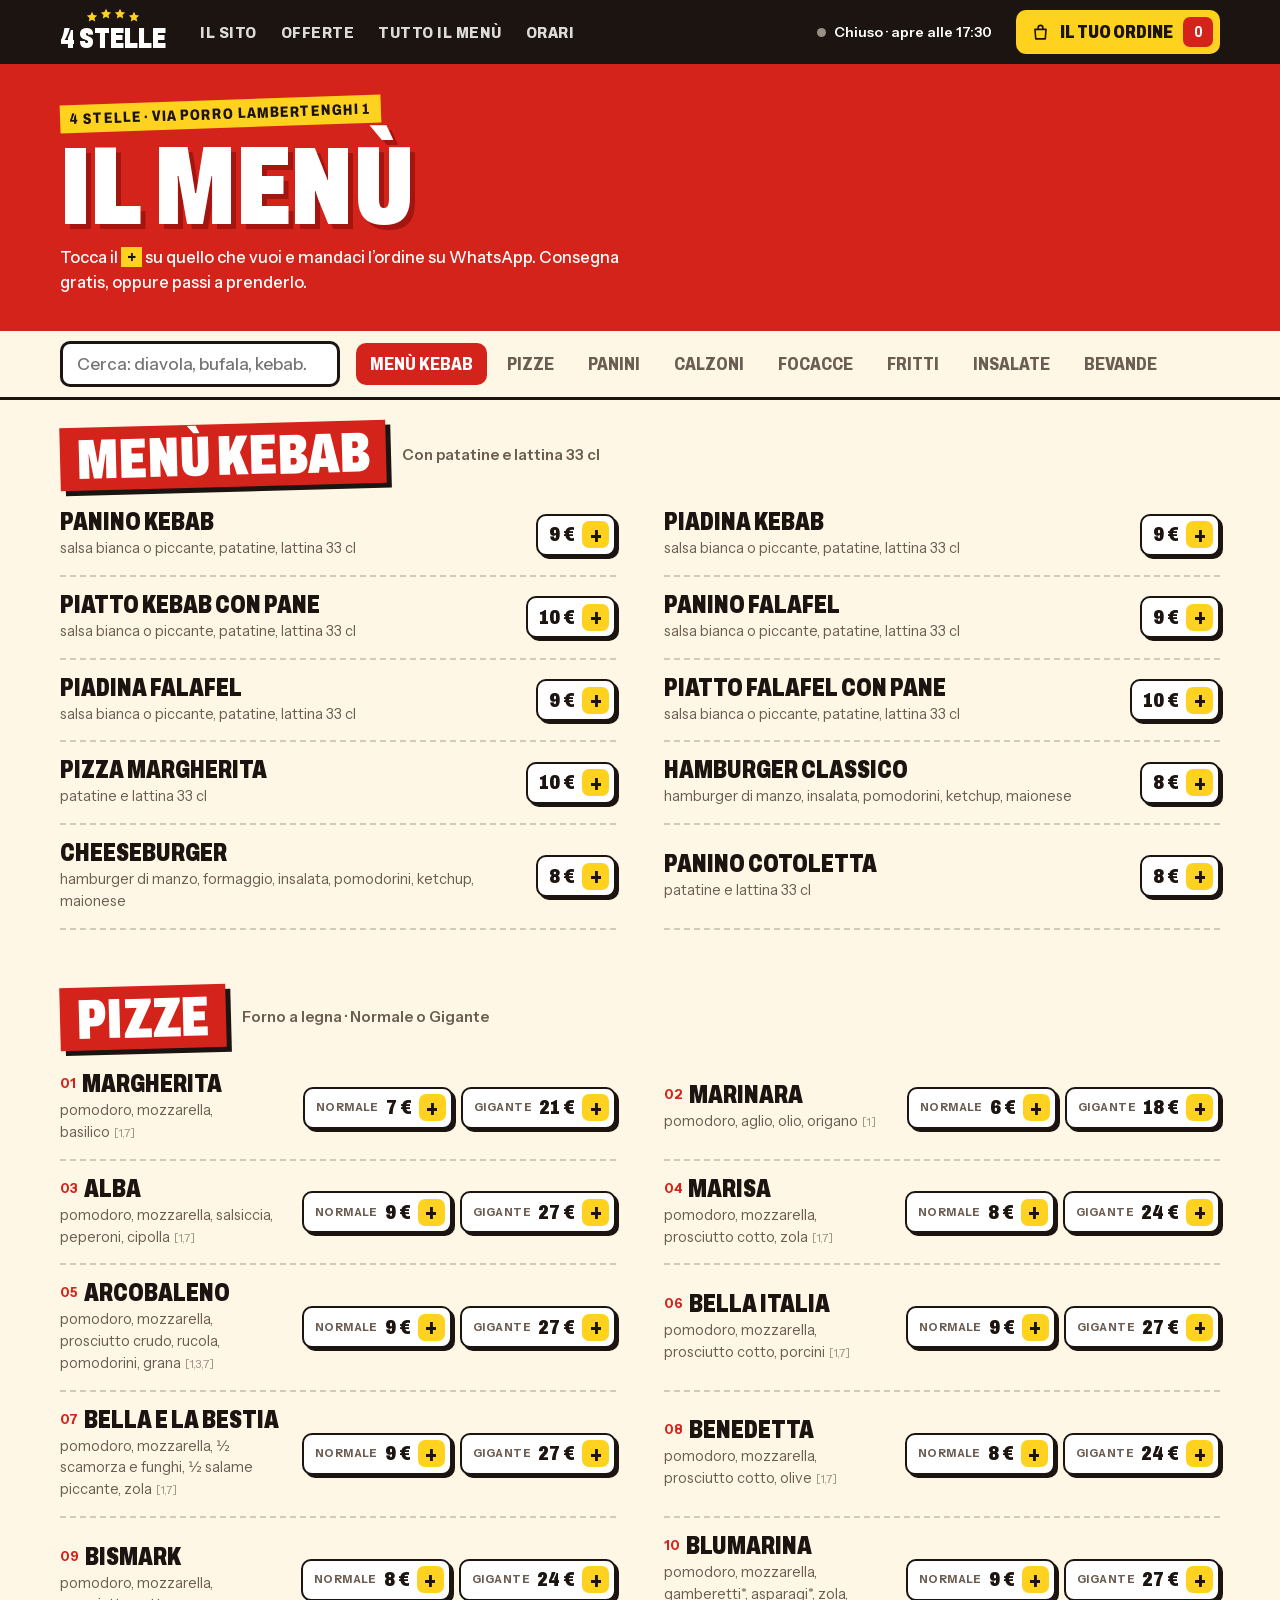
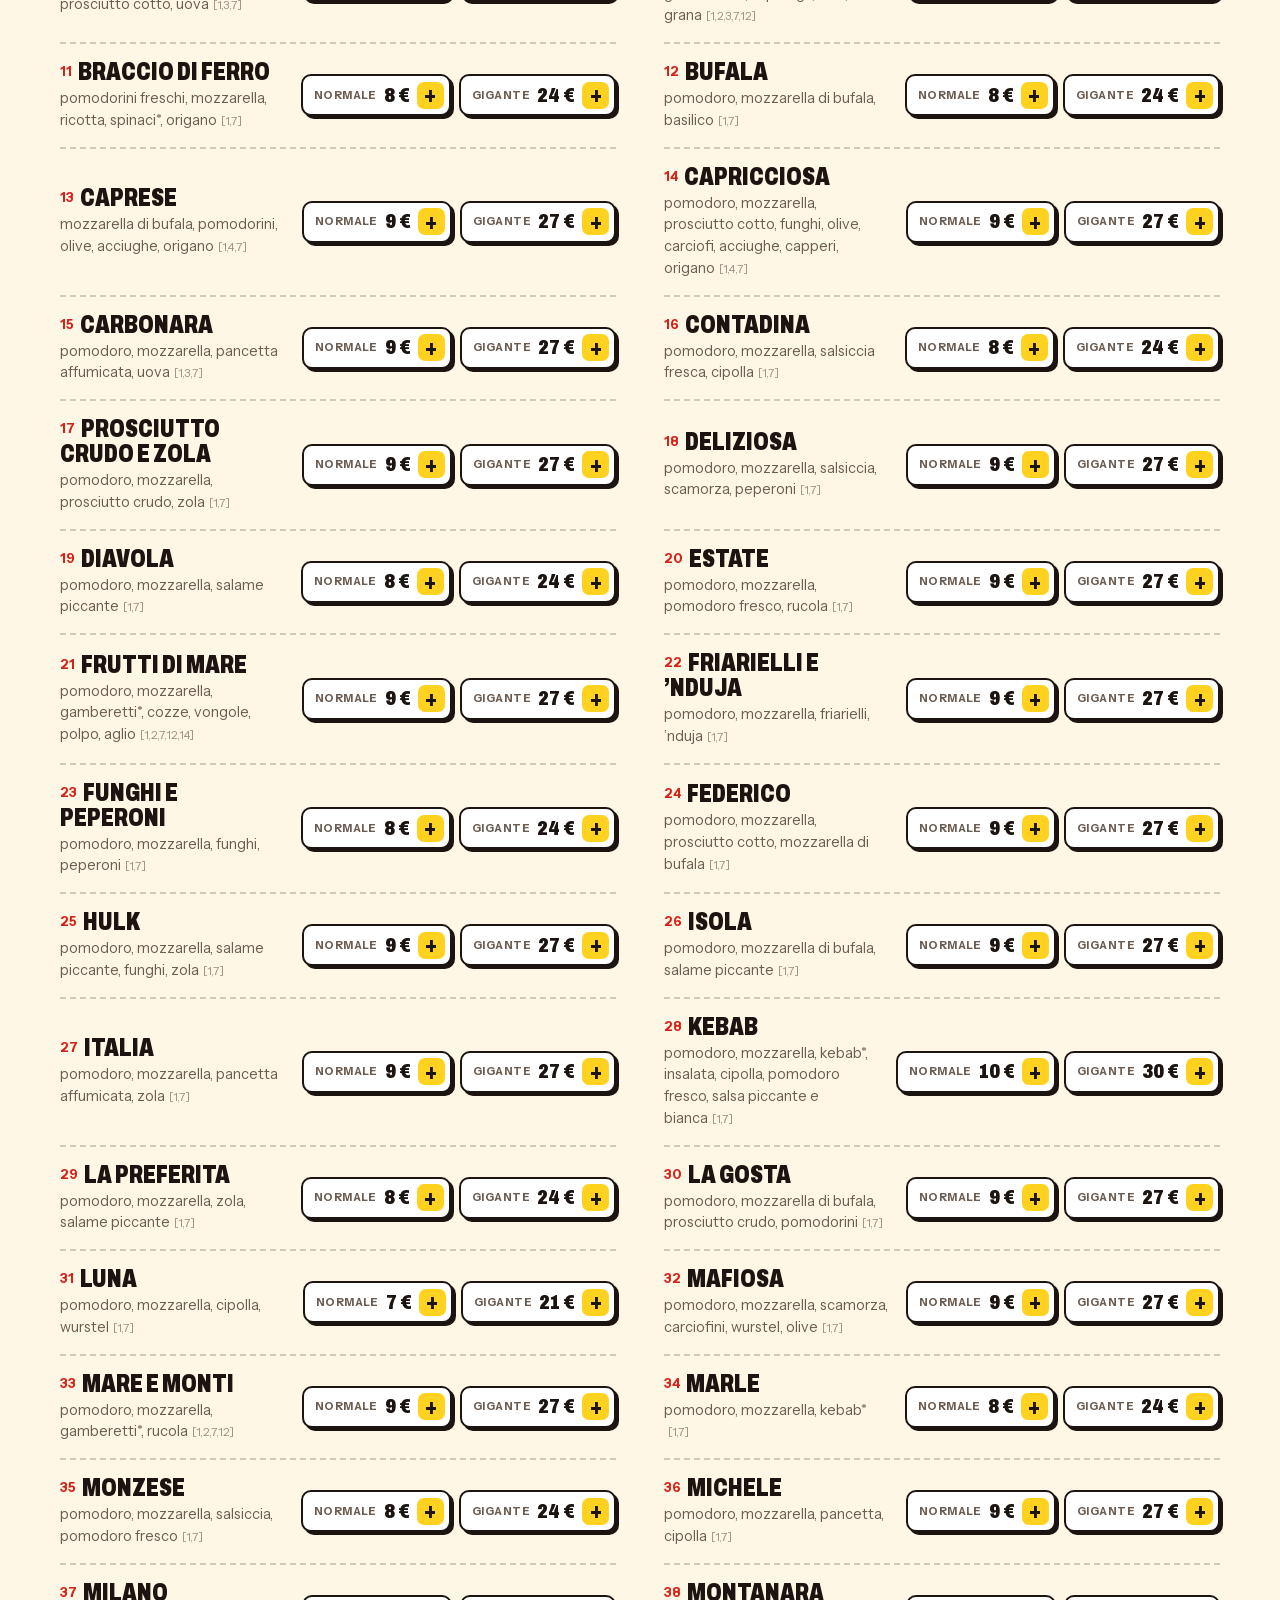
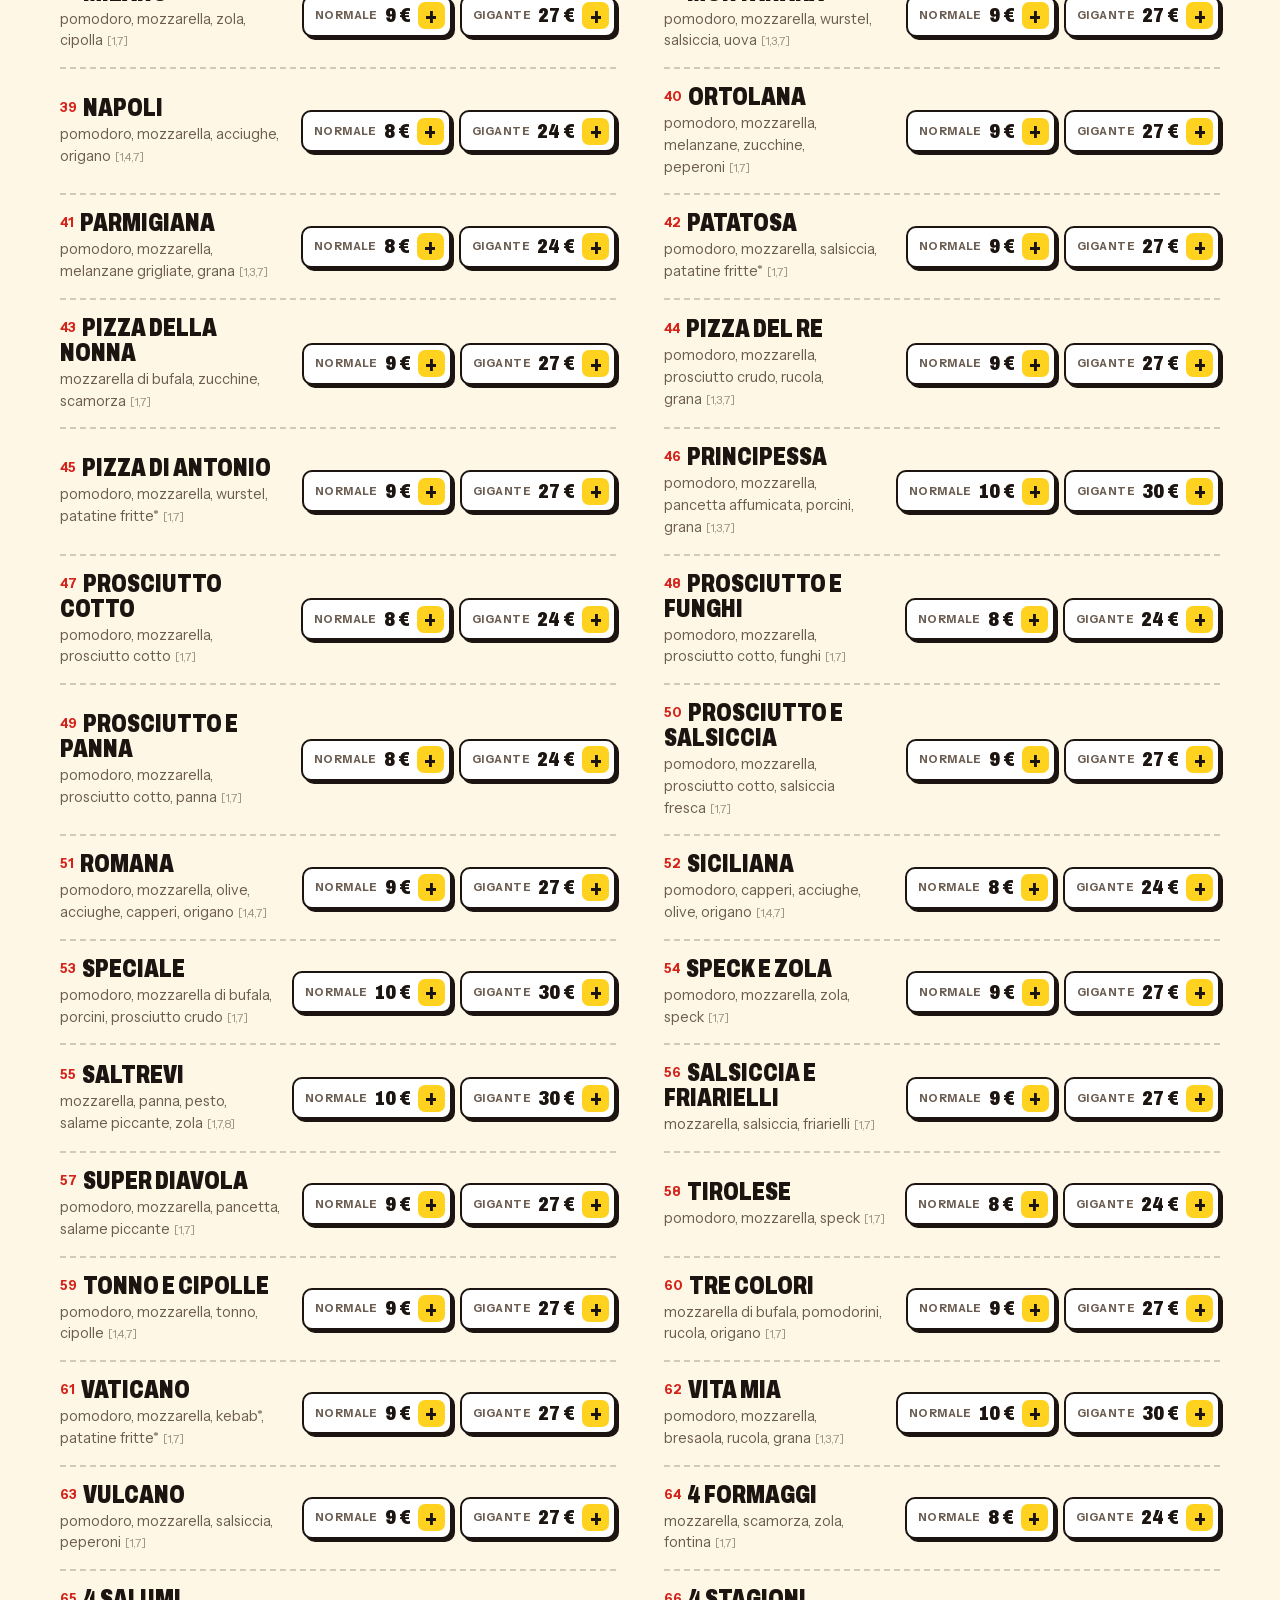
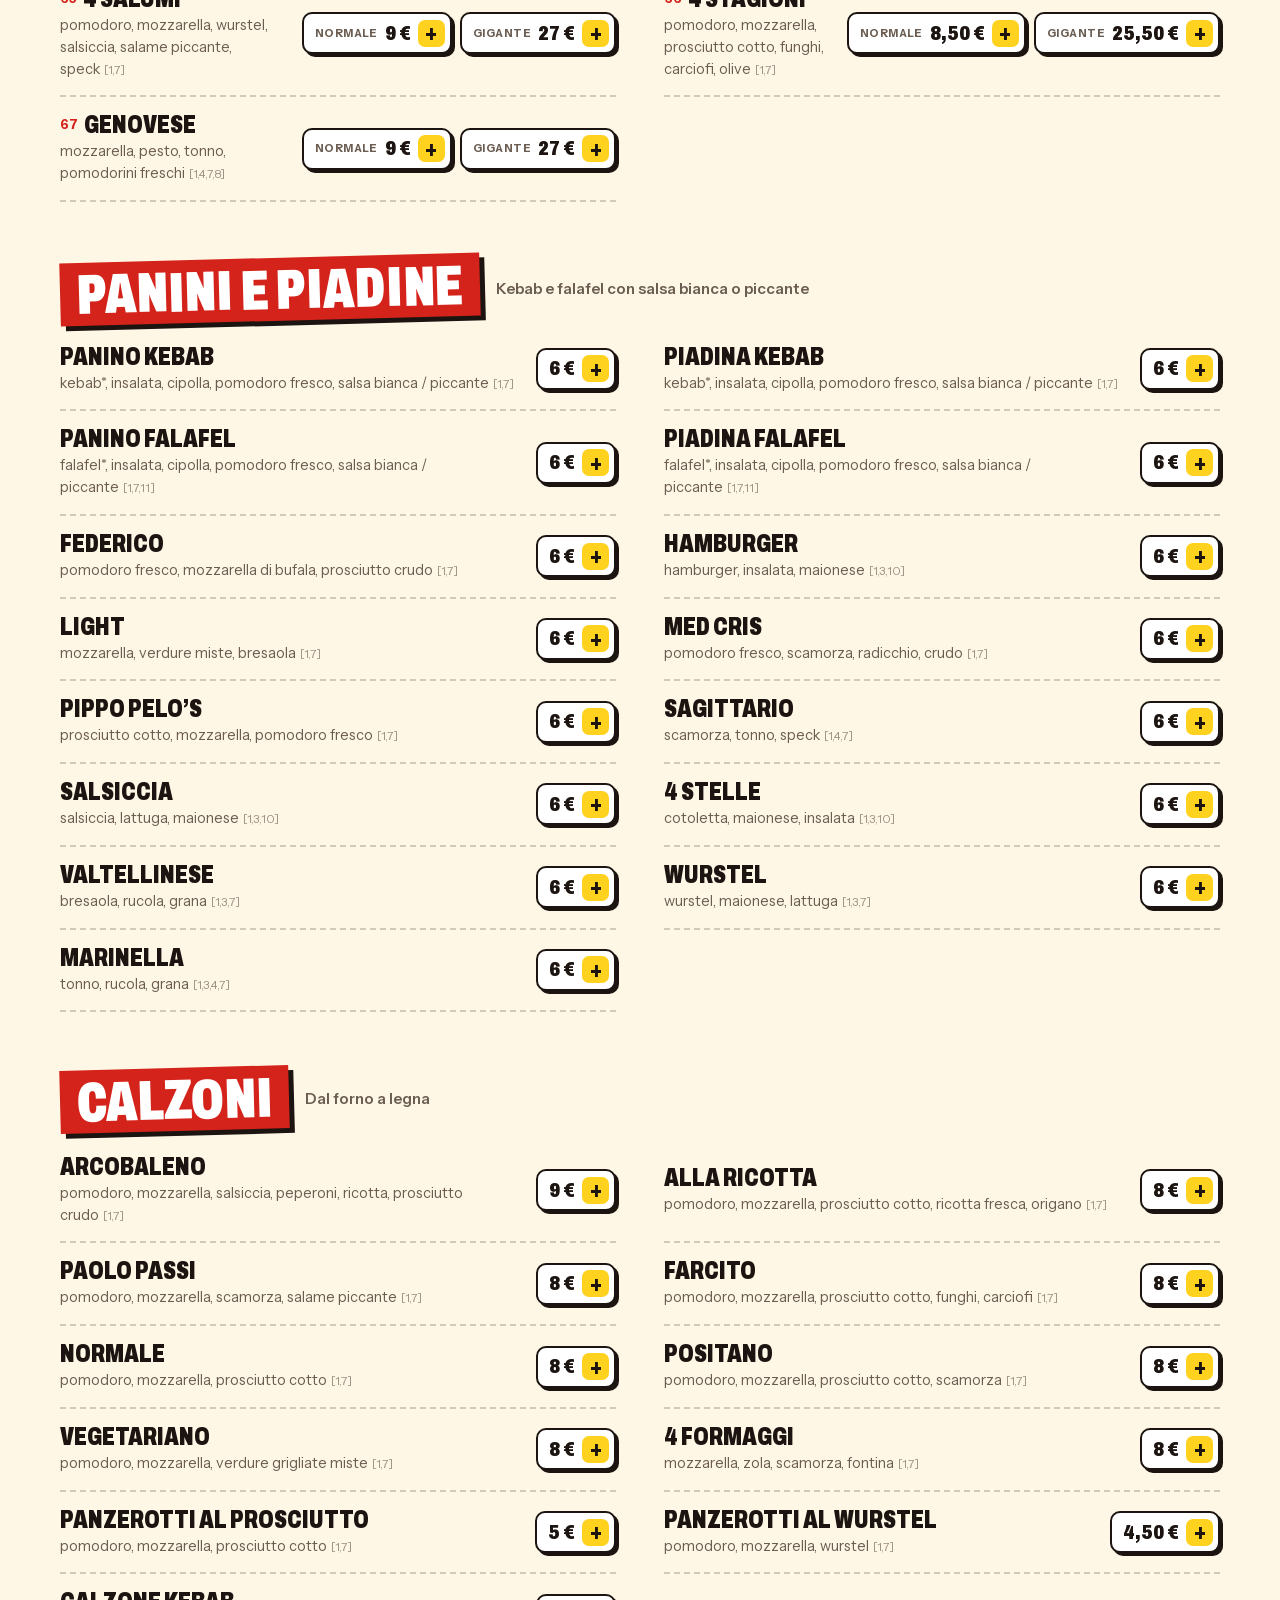
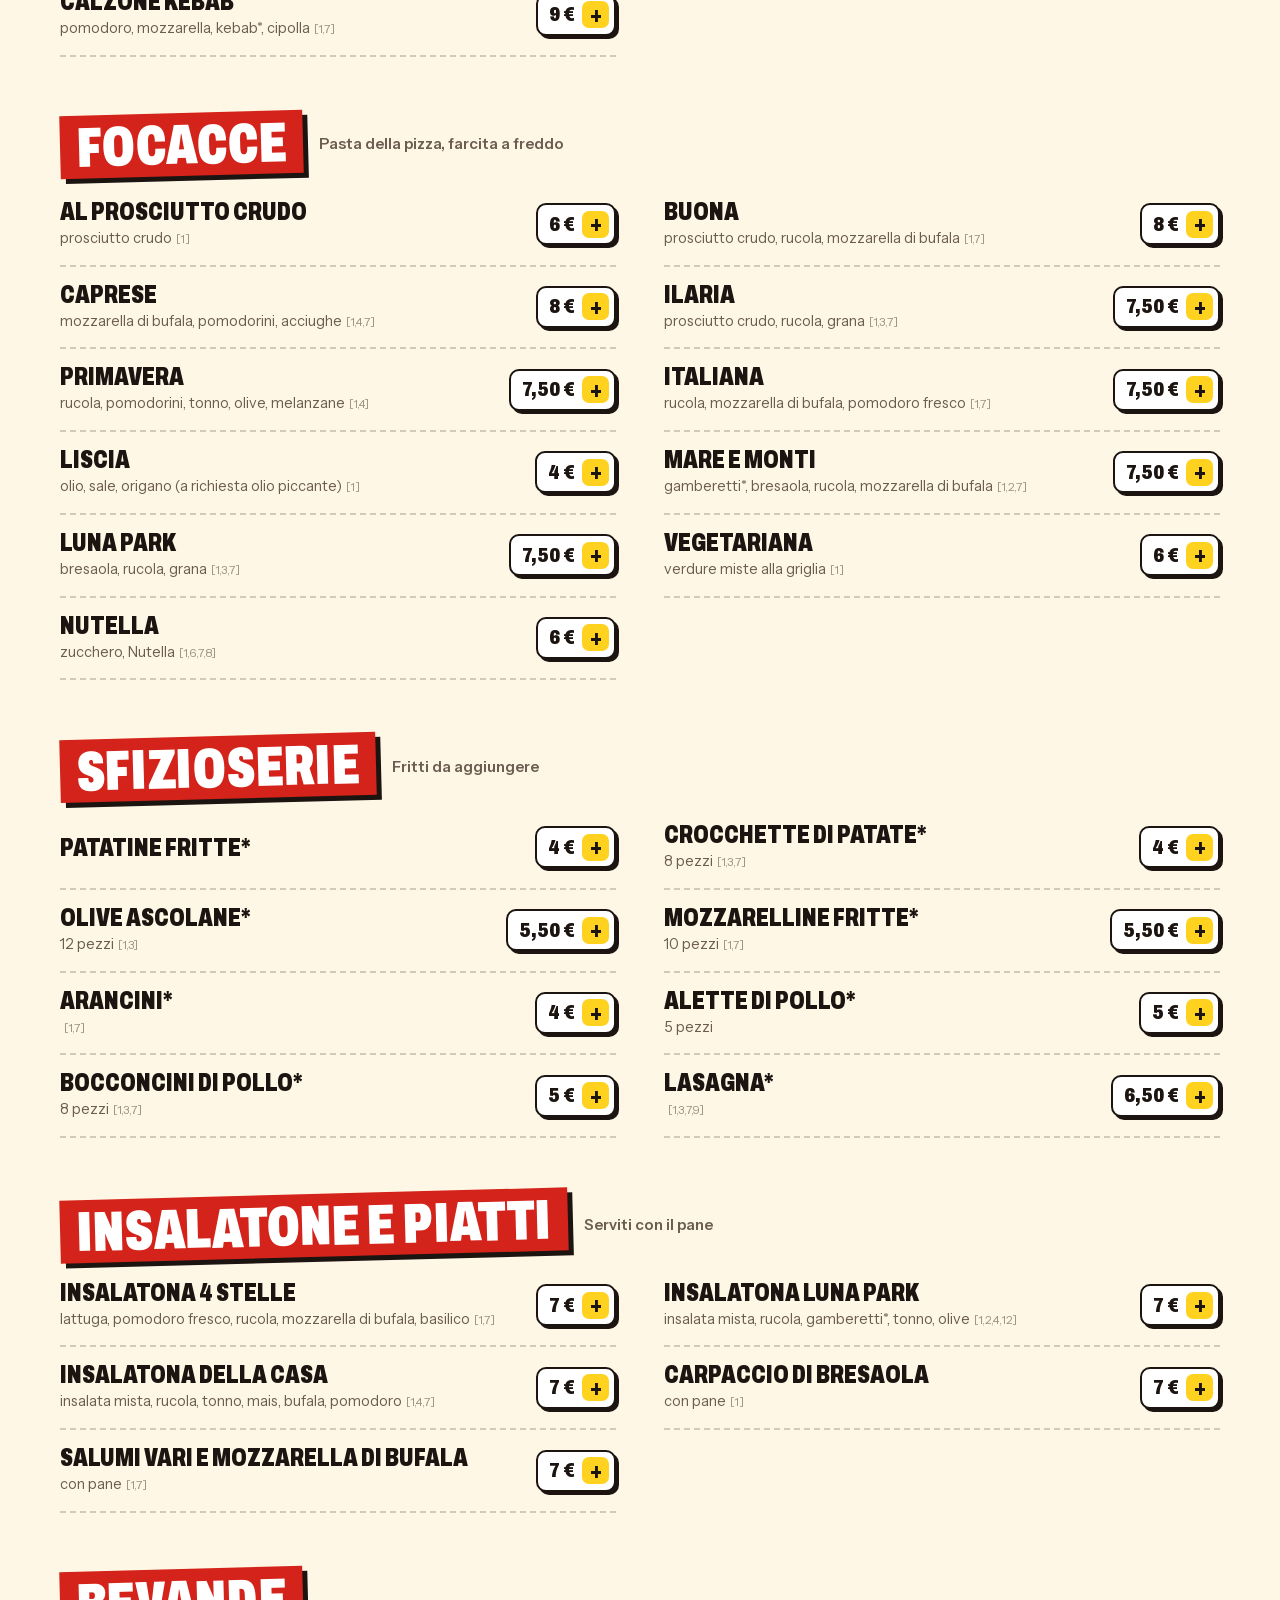
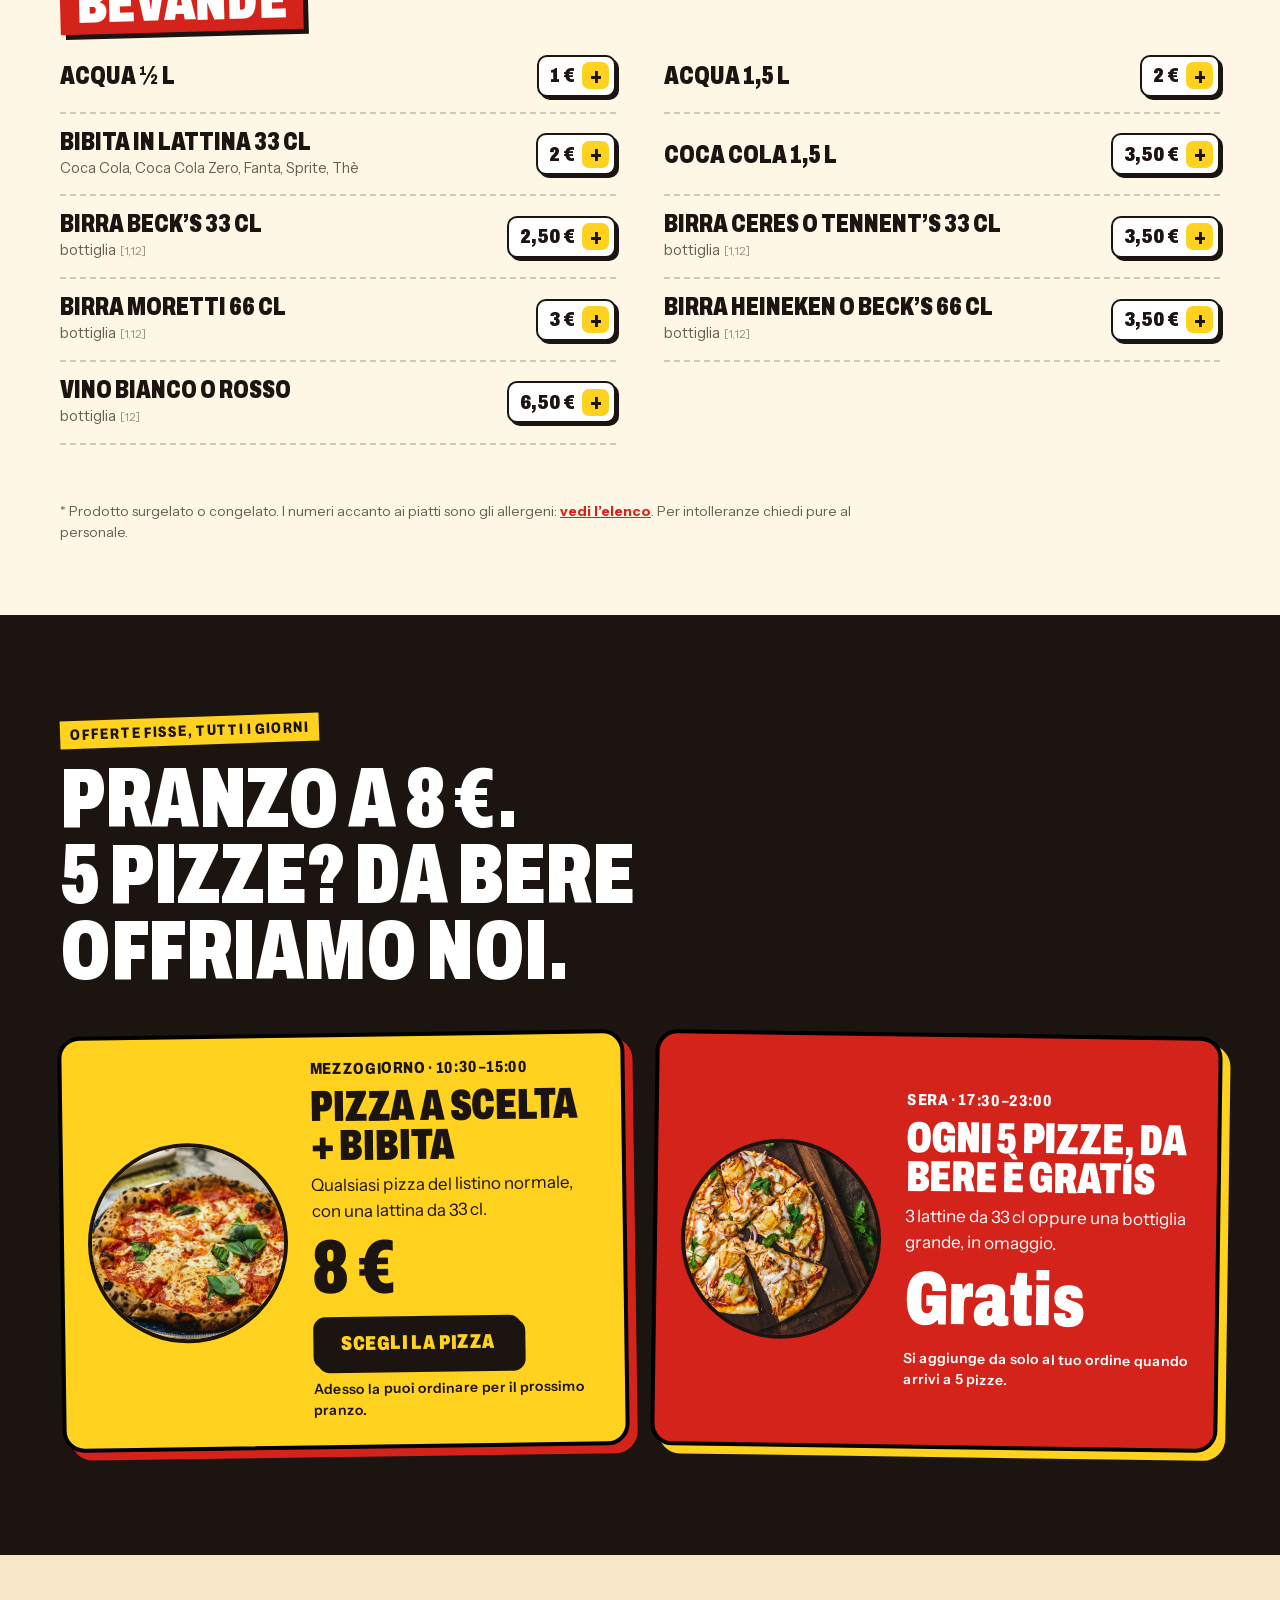
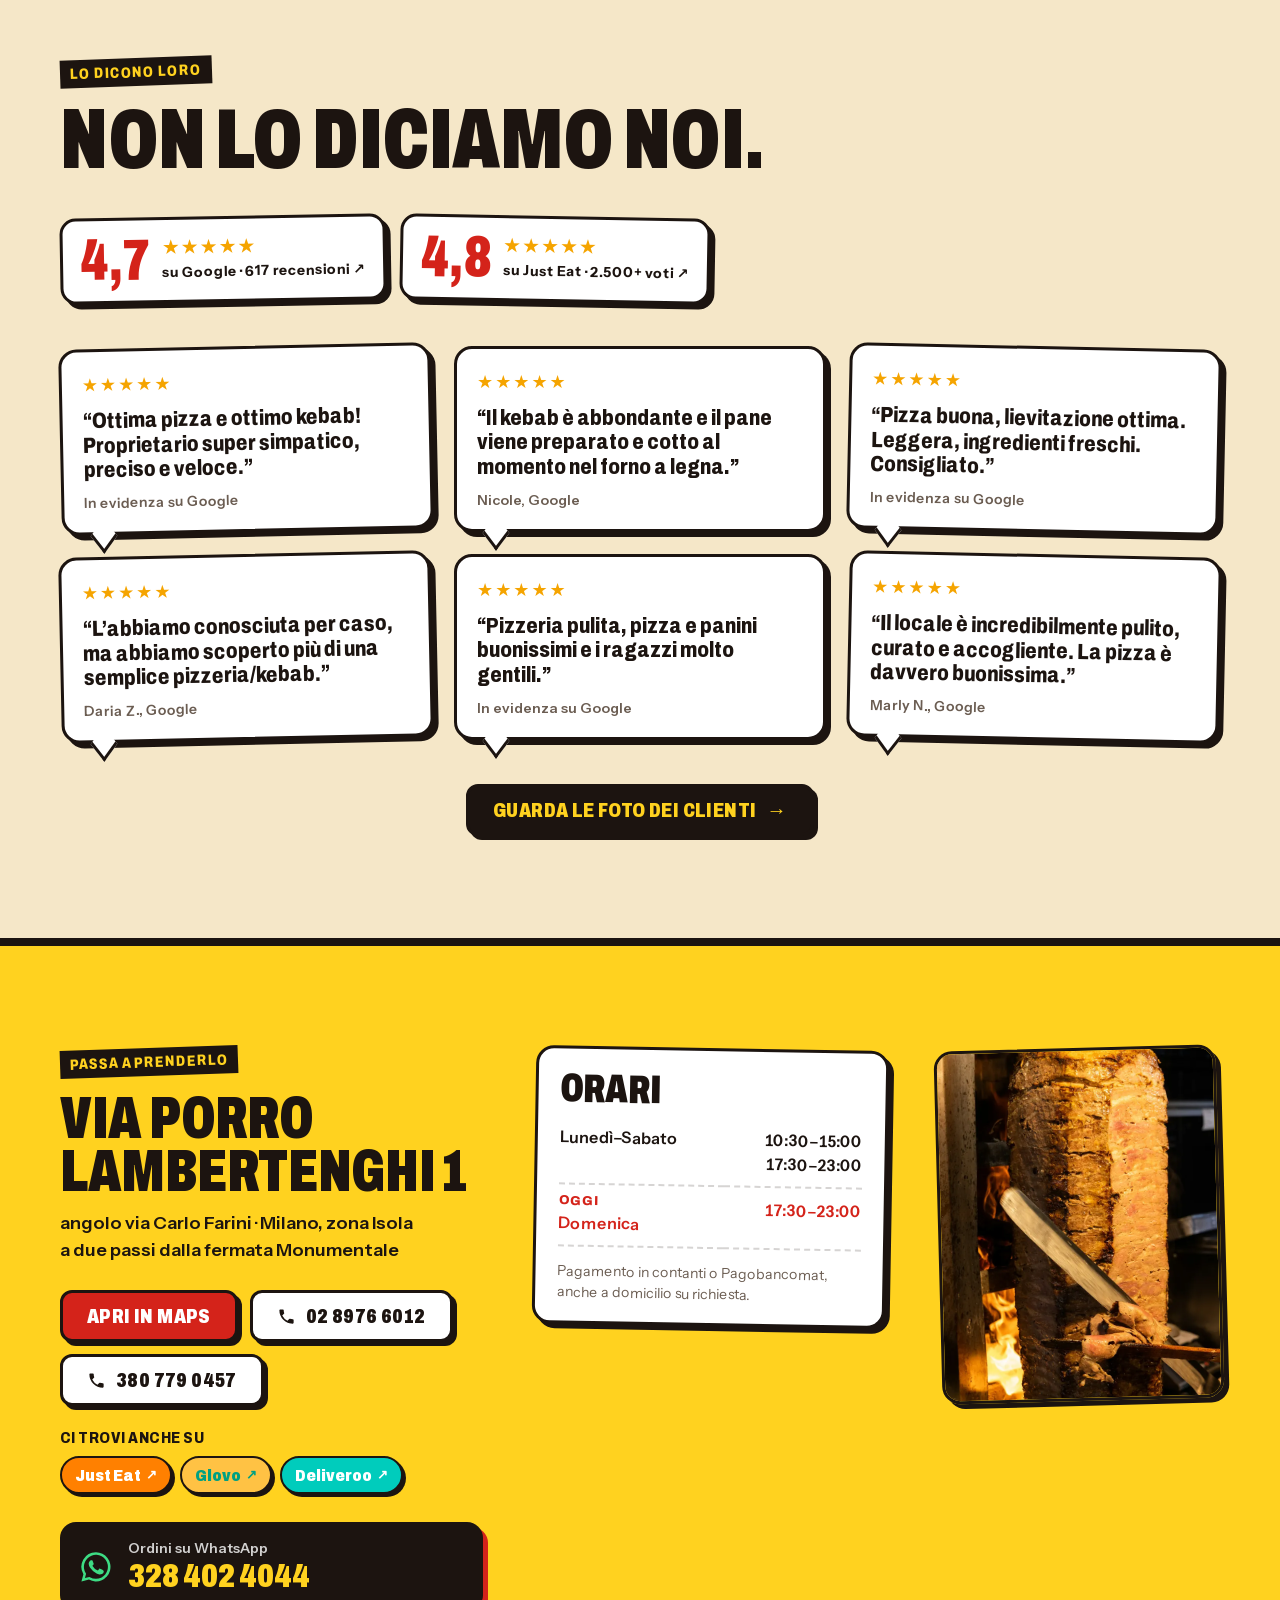
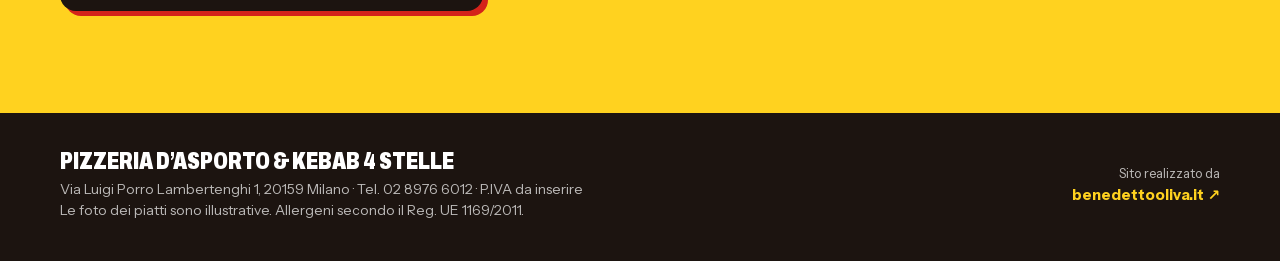
==== menu/index.html @ 099eb0ee "Aggiorna anteprima" ====
<!doctype html> <html lang="it" class="js-off"> <head> <meta charset="utf-8"> <meta name="viewport" content="width=device-width,initial-scale=1,viewport-fit=cover"> <meta name="robots" content="noindex, nofollow"> <title>Menù — 4 Stelle, kebab e pizza a Milano Isola</title> <meta name="description" content="Il menù completo di 4 Stelle: 67 pizze, kebab, falafel, calzoni e focacce con prezzi e allergeni. Ordina su WhatsApp, consegna gratis."> <meta name="theme-color" content="#d4231a"> <link rel="icon" href="../favicon.svg" type="image/svg+xml"> <link rel="apple-touch-icon" href="../apple-touch-icon.png"> <link rel="preload" href="../assets/font/archivo.woff2" as="font" type="font/woff2" crossorigin> <link rel="stylesheet" href="../styles.css"> <script>document.documentElement.classList.replace("js-off","js")</script> <script type="application/ld+json">{"@context":"https://schema.org","@type":"Restaurant","name":"Pizzeria d'asporto & Kebab 4 Stelle","servesCuisine":["Pizza","Kebab"],"telephone":"+39 02 8976 6012","address":{"@type":"PostalAddress","streetAddress":"Via Luigi Porro Lambertenghi 1","postalCode":"20159","addressLocality":"Milano","addressCountry":"IT"},"openingHours":["Mo-Sa 10:30-15:00","Mo-Su 17:30-23:00"],"acceptsReservations":false}</script> </head> <body data-base="../"> <svg width="0" height="0" style="position:absolute" aria-hidden="true"> <symbol id="stella" viewBox="0 0 24 24"><path d="M12 1.6l3.1 6.6 7.2.9-5.3 5 1.4 7.1L12 17.7l-6.4 3.5 1.4-7.1-5.3-5 7.2-.9z"/></symbol> <symbol id="i-wa" viewBox="0 0 24 24"><path d="M12 2.2a9.7 9.7 0 0 0-8.4 14.6L2.3 21.7l5-1.3A9.7 9.7 0 1 0 12 2.2Zm0 17.7a8 8 0 0 1-4.1-1.1l-.3-.2-3 .8.8-2.9-.2-.3A8 8 0 1 1 12 19.9Zm4.4-6c-.2-.1-1.4-.7-1.7-.8-.2-.1-.4-.1-.5.1l-.8.9c-.1.2-.3.2-.5.1a6.5 6.5 0 0 1-3.2-2.8c-.2-.4.2-.4.7-1.3.1-.2 0-.3 0-.4l-.7-1.8c-.2-.5-.4-.4-.5-.4h-.5a.9.9 0 0 0-.7.3 2.8 2.8 0 0 0-.9 2.1 4.9 4.9 0 0 0 1 2.6 11.2 11.2 0 0 0 4.3 3.8c1.6.7 2.2.7 3 .6.5-.1 1.4-.6 1.6-1.2.2-.6.2-1 .1-1.2l-.4-.2Z"/></symbol> <symbol id="i-tel" viewBox="0 0 24 24"><path d="M6.6 10.8a15.1 15.1 0 0 0 6.6 6.6l2.2-2.2a1 1 0 0 1 1-.25 11.4 11.4 0 0 0 3.6.57 1 1 0 0 1 1 1V20a1 1 0 0 1-1 1A17 17 0 0 1 3 4a1 1 0 0 1 1-1h3.5a1 1 0 0 1 1 1c0 1.25.2 2.45.57 3.57a1 1 0 0 1-.25 1z"/></symbol> <symbol id="i-borsa" viewBox="0 0 24 24"><path fill="none" stroke="currentColor" stroke-width="2" stroke-linejoin="round" d="M5 8h14l-1 12H6L5 8Zm4 0V6a3 3 0 0 1 6 0v2"/></symbol> </svg> <header class="testata"> <div class="contenitore testata-riga"> <a class="logo" href="../" aria-label="4 Stelle, vai al sito"> <span class="logo-stelle"><svg><use href="#stella"/></svg><svg><use href="#stella"/></svg><svg><use href="#stella"/></svg><svg><use href="#stella"/></svg></span> <span class="logo-nome">4 Stelle</span> </a> <nav class="nav" aria-label="Sezioni"> <a href="../">Il sito</a> <a href="#offerte">Offerte</a> <a href="#menu">Tutto il menù</a> <a href="#dove">Orari</a> </nav> <span class="stato" data-stato><i></i><span>Orari</span></span> <button class="btn-carrello" type="button" data-apri-carrello aria-label="Apri il tuo ordine"> <svg><use href="#i-borsa"/></svg><span class="btn-carrello-testo">Il tuo ordine</span><b data-conta>0</b> </button> </div> </header> <main id="inizio"> <section class="menu-testa"> <div class="contenitore"> <p class="occhiello">4 Stelle · Via Porro Lambertenghi 1</p> <h1>Il menù</h1> <p>Tocca il <b>+</b> su quello che vuoi e mandaci l’ordine su WhatsApp. Consegna gratis, oppure passi a prenderlo.</p> </div> </section> <section class="sezione listino solo-menu" id="menu"> <div class="contenitore"> <div class="titolo-sezione"> <p class="occhiello">Tutto il menù</p> <h2>67 pizze. Sì, sessantasette.</h2> <p>Più panini, piadine, calzoni, focacce e fritti. Tocca il + e finisce nel tuo ordine.</p> </div> </div> <div class="listino-barra"> <div class="contenitore listino-barra-riga"> <label class="cerca"><span class="vh">Cerca nel menù</span><input type="search" placeholder="Cerca: diavola, bufala, kebab…" data-cerca autocomplete="off"></label> <div class="schede" role="tablist" data-schede></div> </div> </div> <div class="contenitore"> <div class="listino-corpo" data-listino data-tutte></div> <p class="listino-piede">* Prodotto surgelato o congelato. I numeri accanto ai piatti sono gli allergeni: <button type="button" class="link" data-apri-allergeni>vedi l’elenco</button>. Per intolleranze chiedi pure al personale.</p> </div> </section> <section class="sezione offerte" id="offerte"> <div class="contenitore"> <div class="titolo-sezione chiaro"> <p class="occhiello">Offerte fisse, tutti i giorni</p> <h2>Pranzo a 8 €.<br>5 pizze? Da bere offriamo noi.</h2> </div> <div class="offerte-griglia"> <article class="offerta offerta-pranzo" data-offerta="pranzo"> <img src="../assets/foto/pizza-alto-700.webp" srcset="../assets/foto/pizza-alto-700.webp 700w, ../assets/foto/pizza-alto-1200.webp 1200w" sizes="(min-width: 900px) 260px, 40vw" alt="Pizza margherita vista dall’alto" loading="lazy" width="700" height="700"> <div> <p class="offerta-quando">Mezzogiorno · 10:30–15:00</p> <h3>Pizza a scelta + bibita</h3> <p>Qualsiasi pizza del listino normale, con una lattina da 33 cl.</p> <p class="offerta-prezzo">8 €</p> <button class="btn btn-scuro" type="button" data-apri-pranzo>Scegli la pizza</button> <p class="offerta-nota" data-nota-pranzo></p> </div> </article> <article class="offerta offerta-sera"> <img src="../assets/foto/pizze-tavolo-700.webp" srcset="../assets/foto/pizze-tavolo-700.webp 700w, ../assets/foto/pizze-tavolo-1200.webp 1200w" sizes="(min-width: 900px) 260px, 40vw" alt="Pizze sul tagliere" loading="lazy" width="700" height="700"> <div> <p class="offerta-quando">Sera · 17:30–23:00</p> <h3>Ogni 5 pizze, da bere è gratis</h3> <p>3 lattine da 33 cl oppure una bottiglia grande, in omaggio.</p> <p class="offerta-prezzo">Gratis</p> <p class="offerta-nota">Si aggiunge da solo al tuo ordine quando arrivi a 5 pizze.</p> </div> </article> </div> </div> </section> <section class="sezione recensioni" id="recensioni"> <div class="contenitore"> <div class="recensioni-testa"> <div class="titolo-sezione"> <p class="occhiello">Lo dicono loro</p> <h2>Non lo diciamo noi.</h2> </div> <div class="voti" data-voti></div> </div> <div class="recensioni-griglia" data-recensioni></div> <p class="recensioni-altro"><a class="btn btn-scuro" href="../recensioni/">Guarda le foto dei clienti <span aria-hidden="true">→</span></a></p> </div> </section> <section class="sezione dove" id="dove"> <div class="contenitore dove-griglia"> <div> <p class="occhiello">Passa a prenderlo</p> <h2>Via Porro Lambertenghi 1</h2> <p class="dove-angolo">angolo via Carlo Farini · Milano, zona Isola<br>a due passi dalla fermata Monumentale</p> <div class="dove-azioni"> <a class="btn btn-giallo" href="#" data-maps target="_blank" rel="noopener">Apri in Maps</a> <a class="btn btn-linea" href="tel:+390289766012"><svg><use href="#i-tel"/></svg>02 8976 6012</a> <a class="btn btn-linea" href="tel:+393807790457"><svg><use href="#i-tel"/></svg>380 779 0457</a> </div> <div class="dove-app"><span>Ci trovi anche su</span><div data-app></div></div> <div class="dove-wa"> <svg><use href="#i-wa"/></svg> <div><b>Ordini su WhatsApp</b><a href="https://wa.me/393284024044" target="_blank" rel="noopener">328 402 4044</a></div> </div> </div> <div class="orari"> <h3>Orari</h3> <table data-orari></table> <p class="orari-nota">Pagamento in contanti o Pagobancomat, anche a domicilio su richiesta.</p> </div> <figure class="dove-foto"> <img src="../assets/foto/coltello-700.webp" srcset="../assets/foto/coltello-700.webp 700w, ../assets/foto/coltello-1200.webp 1200w" sizes="(min-width: 1000px) 340px, 90vw" alt="Il kebab tagliato dal girarrosto" loading="lazy" width="700" height="875"> </figure> </div> </section> </main> <footer class="piede"> <div class="contenitore piede-riga"> <div> <p class="piede-nome">Pizzeria d’asporto &amp; Kebab 4 Stelle</p> <p>Via Luigi Porro Lambertenghi 1, 20159 Milano · Tel. 02 8976 6012 · P.IVA da inserire</p> <p>Le foto dei piatti sono illustrative. Allergeni secondo il Reg. UE 1169/2011.</p> </div> <a class="firma" href="https://benedettooliva.it" target="_blank" rel="noopener"><span>Sito realizzato da</span><b>benedettooliva.it ↗</b></a> </div> </footer> <div class="barra-tel"> <a href="tel:+390289766012" class="barra-chiama"><svg><use href="#i-tel"/></svg>Chiama</a> <button type="button" class="barra-ordina" data-barra-ordina><svg><use href="#i-borsa"/></svg><span data-barra-testo>Ordina</span></button> </div> <div class="velo" data-velo hidden></div> <aside class="carrello" data-carrello aria-label="Il tuo ordine" aria-hidden="true"> <div class="carrello-testa"> <h2>Il tuo ordine</h2> <button class="chiudi" type="button" data-chiudi aria-label="Chiudi">×</button> </div> <div class="carrello-corpo"> <div class="carrello-vuoto" data-vuoto> <p><b>Ancora vuoto.</b></p> <p>Parti da un kebab? Aggiungi quello che vuoi: alla fine ti apriamo WhatsApp con l’ordine già scritto.</p> <a class="btn btn-scuro" href="#menu" data-chiudi>Guarda il menù</a> </div> <ul class="righe" data-righe></ul> <div class="omaggio" data-omaggio hidden></div> <form class="dati" data-dati hidden> <fieldset class="segmento"> <legend class="vh">Come lo vuoi</legend> <label><input type="radio" name="modo" value="consegna" checked="checked"><span>Consegna gratis</span></label> <label><input type="radio" name="modo" value="ritiro"><span>Ritiro al locale</span></label> </fieldset> <label class="campo"><span>Nome</span><input name="nome" autocomplete="given-name" required></label> <div data-solo-consegna> <label class="campo"><span>Indirizzo</span><input name="indirizzo" autocomplete="street-address" placeholder="Via e numero civico"></label> <label class="campo"><span>Citofono / piano</span><input name="citofono" placeholder="Facoltativo"></label> <p class="campo-nota" data-cap></p> </div> <label class="campo"><span>Quando</span><select name="quando" data-quando></select></label> <fieldset class="segmento piccolo"> <legend>Pagamento</legend> <label><input type="radio" name="paga" value="contanti" checked="checked"><span>Contanti</span></label> <label><input type="radio" name="paga" value="bancomat"><span>Pagobancomat</span></label> </fieldset> <label class="campo"><span>Note</span><textarea name="note" rows="2" placeholder="Allergie, senza cipolla, ben cotta…"></textarea></label> </form> </div> <div class="carrello-piede" data-piede hidden> <p class="totale"><span>Totale</span><b data-totale>0 €</b></p> <p class="avviso" data-avviso></p> <button class="btn btn-wa" type="button" data-invia><svg><use href="#i-wa"/></svg>Invia l’ordine su WhatsApp</button> <p class="carrello-nota">Nessun pagamento online: paghi alla consegna o al ritiro. Ti rispondiamo su WhatsApp per confermare.</p> </div> </aside> <dialog class="scheda" data-scheda aria-label="Scegli e aggiungi"> <button class="chiudi scheda-chiudi" type="button" data-scheda-chiudi aria-label="Chiudi">×</button> <div class="scheda-corpo" data-scheda-corpo></div> <div class="scheda-piede"> <div class="quantita-grande"><button type="button" data-scheda-meno aria-label="Uno in meno">−</button><b data-scheda-q aria-live="polite">1</b><button type="button" data-scheda-piu aria-label="Uno in più">+</button></div> <button class="btn btn-giallo" type="button" data-scheda-ok>Aggiungi</button> </div> </dialog> <dialog class="finestra" data-finestra-allergeni> <form method="dialog" class="finestra-corpo"> <h2>Allergeni</h2> <ol class="allergeni" data-allergeni></ol> <div class="finestra-azioni"><button class="btn btn-scuro" value="ok">Ho capito</button></div> </form> </dialog> <div class="avviso-aggiunto" data-toast role="status" aria-live="polite"></div> <script src="../dati.js"></script> <script src="../app.js"></script> </body> </html>
---- styles.css ----
@keyframes salta{40%{transform:scale(1.12) rotate(-3deg)}}@keyframes raggi{to{transform:rotate(360deg)}}@keyframes brace{0%{opacity:.7;transform:scale(.97)}to{opacity:1;transform:scale(1.03)}}@keyframes coltello{0%,52%{opacity:0;transform:translate(40%,-10%) rotate(14deg)}58%{opacity:1;transform:translate(0,0) rotate(8deg)}80%{opacity:1;transform:translate(-28%,150%) rotate(3deg)}88%,to{opacity:0;transform:translate(-10%,170%) rotate(10deg)}}@keyframes fetta{0%,66%{opacity:0;transform:translate(0,-40%) rotate(-20deg)}68%{opacity:1}84%{opacity:1;transform:translate(-12%,830%) rotate(25deg)}88%,to{opacity:0;transform:translate(-12%,830%) rotate(25deg)}}@keyframes fetta2{0%,72%{opacity:0;transform:translate(0,120%) rotate(30deg)}74%{opacity:1}88%{opacity:1;transform:translate(-30%,860%) rotate(-15deg)}92%,to{opacity:0;transform:translate(-30%,860%) rotate(-15deg)}}@keyframes fetta3{0%,77%{opacity:0;transform:translate(0,300%) rotate(-10deg)}79%{opacity:1}91%{opacity:1;transform:translate(20%,880%) rotate(40deg)}95%,to{opacity:0;transform:translate(20%,880%) rotate(40deg)}}@keyframes entra{to{opacity:1;transform:none}}@keyframes entra-bollino{0%{opacity:0;transform:rotate(-40deg) scale(.2)}to{opacity:1;transform:rotate(12deg) scale(1)}}@keyframes entra-cartellino{0%{opacity:0;scale:.4}to{opacity:1;scale:1}}@keyframes stella{to{opacity:1;transform:none}}@keyframes su{to{transform:none}}@keyframes sipario{to{transform:translateY(-100%);visibility:hidden}}@keyframes scorri{to{transform:translateX(-50%)}}@keyframes scheda-su{0%{opacity:0;transform:translateY(24px) scale(.97)}}@font-face{font-family:"Archivo";src:url(assets/font/archivo.woff2)format("woff2");font-weight:100 900;font-stretch:62% 125%;font-display:swap}@font-face{font-family:"Instrument";src:url(assets/font/instrument.woff2)format("woff2");font-weight:400 700;font-display:swap}:root{--rosso:#d4231a;--rosso-2:#a5150f;--giallo:#ffd21f;--giallo-2:#ffe475;--nero:#1c1410;--carta:#fff7e6;--carta-2:#f5e7c8;--grigio:#6b5d52;--wa:#1fae5b;--titoli:'Archivo', 'Arial Narrow', Impact, sans-serif;--testo:'Instrument', system-ui, -apple-system, 'Segoe UI', sans-serif;--raggio:16px;--ombra:5px 5px 0 var(--nero);--gutter:clamp(16px, 4vw, 40px);--stella:polygon(100% 50%, 90% 59.1%, 95% 71.7%, 82.1% 75.6%, 81.2% 89.1%, 67.8% 86.9%, 61.1% 98.7%, 50% 91%, 38.9% 98.7%, 32.2% 86.9%, 18.8% 89.1%, 17.9% 75.6%, 5% 71.7%, 10% 59.1%, 0% 50%, 10% 40.9%, 5% 28.3%, 17.9% 24.4%, 18.8% 10.9%, 32.2% 13.1%, 38.9% 1.3%, 50% 9%, 61.1% 1.3%, 67.8% 13.1%, 81.2% 10.9%, 82.1% 24.4%, 95% 28.3%, 90% 40.9%);color-scheme:light}*,::after,::before{box-sizing:border-box}[hidden]{display:none!important}body,html{overflow-x:clip}html{scroll-behavior:smooth;scroll-padding-top:76px;-webkit-text-size-adjust:100%}body{background:var(--carta);color:var(--nero);font:400 17px/1.5 var(--testo)}img{display:block;max-width:100%;height:auto}svg{width:1em;height:1em;fill:currentColor;flex:none}a{color:inherit}button,input,select,textarea{font:inherit;color:inherit}h1,h2,h3{font-family:var(--titoli);font-weight:900;font-stretch:68%;line-height:.9;letter-spacing:-.005em;text-transform:uppercase;margin:0}body,p{margin:0}.vh{position:absolute;width:1px;height:1px;overflow:hidden;clip:rect(0 0 0 0);white-space:nowrap}.contenitore{width:100%;max-width:1240px;margin:0 auto;padding:0 var(--gutter)}.occhiello{display:inline-block;font:800 15px/1 var(--titoli);font-stretch:80%;letter-spacing:.06em;text-transform:uppercase;background:var(--nero);color:var(--giallo);padding:7px 10px 6px;transform:rotate(-2deg)}:focus-visible{outline:3px solid var(--giallo);outline-offset:2px}.btn{display:inline-flex;align-items:center;justify-content:center;gap:.5em;min-height:52px;padding:0 24px;border-radius:12px;border:3px solid var(--nero);font:900 20px/1 var(--titoli);font-stretch:75%;text-transform:uppercase;letter-spacing:.02em;text-decoration:none;cursor:pointer;transition:transform .12s ease,box-shadow .12s ease,background-color .12s;white-space:nowrap;box-shadow:4px 4px 0 var(--nero)}.btn:hover{transform:translate(-1px,-1px);box-shadow:5px 5px 0 var(--nero)}.btn:active{transform:translate(3px,3px);box-shadow:1px 1px 0 var(--nero)}.btn svg{font-size:19px}.btn-giallo{background:var(--giallo);color:var(--nero)}.btn-linea{background:#fff;color:var(--nero)}.btn-scuro{background:var(--nero);color:var(--giallo)}.btn-linea-scuro{background:#fff;color:var(--nero)}.btn-wa{background:var(--wa);color:#fff;width:100%;font-size:21px}.btn-wa svg{font-size:24px}.link{background:0 0;border:0;padding:0;text-decoration:underline;cursor:pointer;color:var(--rosso);font-weight:700}.testata{position:sticky;top:0;z-index:30;background:var(--nero);color:#fff}.logo,.testata-riga{display:flex;align-items:center}.testata-riga{gap:24px;height:64px}.logo{flex-direction:column;text-decoration:none;line-height:1;gap:1px}.logo-stelle{display:flex;gap:2px;color:var(--giallo);font-size:12px}.logo-stelle svg:nth-child(2),.logo-stelle svg:nth-child(3){transform:translateY(-3px)}.logo-nome,.nav a{font:900 29px/1 var(--titoli);font-stretch:70%;text-transform:uppercase}.nav{display:flex;gap:24px;margin-left:10px}.nav a{text-decoration:none;font:800 17px/1 var(--titoli);font-stretch:78%;letter-spacing:.03em;opacity:.85}.nav a:hover{opacity:1;color:var(--giallo)}.btn-carrello,.stato{display:inline-flex;align-items:center}.stato{margin-left:auto;gap:8px;font-size:14px;font-weight:600;white-space:nowrap}.stato i{width:9px;height:9px;border-radius:50%;background:#9a8f86}.stato.aperto i{background:#3ddc84;box-shadow:0 0 0 4px rgba(61,220,132,.22)}.btn-carrello{gap:10px;height:44px;padding:0 7px 0 15px;border-radius:10px;border:0;background:var(--giallo);color:var(--nero);font:900 18px/1 var(--titoli);font-stretch:75%;text-transform:uppercase;cursor:pointer}.btn-carrello svg{font-size:19px}.apertura,.btn-carrello b{background:var(--rosso);color:#fff}.btn-carrello b{min-width:30px;height:30px;border-radius:7px;display:grid;place-items:center;font-size:16px;padding:0 6px}.btn-carrello.salta{animation:salta .45s cubic-bezier(.3,1.6,.5,1)}.apertura{padding:clamp(28px,4vw,56px)0 clamp(64px,6vw,88px);position:relative;overflow:hidden}.apertura::before{content:"";position:absolute;width:1600px;height:1600px;right:-520px;top:50%;margin-top:-800px;background:repeating-conic-gradient(rgba(255,210,31,.16)0 7.5deg,transparent 7.5deg 15deg);-webkit-mask:radial-gradient(closest-side,#000 20%,transparent 75%);mask:radial-gradient(closest-side,#000 20%,transparent 75%);animation:raggi 90s linear infinite;pointer-events:none}.apertura-griglia{display:grid;grid-template-columns:1fr auto;gap:clamp(24px,4vw,64px);align-items:center;position:relative}.apertura .occhiello,.apertura-sotto b{background:var(--giallo);color:var(--nero)}.apertura h1{font-size:clamp(70px,10.5vw,158px);margin:22px 0;text-shadow:5px 5px 0 var(--rosso-2)}.apertura h1 em{font-style:normal;color:var(--giallo)}.apertura-sotto{font-size:clamp(17px,1.5vw,20px);max-width:30em;color:#fff;font-weight:500}.apertura-sotto b{padding:0 5px}.apertura-azioni{display:flex;flex-wrap:wrap;gap:14px;margin-top:30px}.apertura-kebab{position:relative;width:clamp(280px,min(34vw,calc((100vh - 150px)/1.55)),470px);margin-right:clamp(0px,3vw,40px);padding-top:4%}.apertura-kebab canvas{position:relative;z-index:2;display:block;width:100%;aspect-ratio:1/1.45;touch-action:pan-y}.apertura-kebab.statico .doner-foto{display:block;position:relative;z-index:2;width:100%;aspect-ratio:4/5;object-fit:cover;border-radius:20px;border:4px solid var(--nero)}.apertura-kebab.statico .bagliore,.apertura-kebab.statico .spiedo,.apertura-kebab.statico .taglio,.apertura-kebab.statico .vaschetta,.apertura-kebab.statico canvas,.doner-foto{display:none}.bagliore{position:absolute;z-index:0;left:-14%;right:-14%;top:4%;bottom:4%;background:radial-gradient(50% 46%at 50% 48%,rgba(255,196,60,.85),rgba(255,110,20,.45) 45%,transparent 72%);animation:brace 2.2s ease-in-out infinite alternate;pointer-events:none}.spiedo,.vaschetta{position:absolute;z-index:1}.spiedo{left:50%;width:2.6%;margin-left:-1.3%;top:-34px;bottom:2%;background:linear-gradient(90deg,#6d6d6d,#f2f2f2 40%,#9a9a9a 60%,#4a4a4a);border-radius:6px}.spiedo::before{content:"";position:absolute;left:50%;top:0;width:34px;height:14px;margin-left:-17px;border-radius:7px;background:linear-gradient(#ddd,#777);border:2px solid var(--nero)}.vaschetta{left:18%;right:18%;bottom:0;height:34px;border-radius:0 0 50% 50%/0 0 100% 100%;background:linear-gradient(#c9c9c9,#6f6f6f);border:3px solid var(--nero)}.taglio{position:absolute;inset:0;z-index:3;pointer-events:none}.coltello,.fetta{position:absolute;opacity:0}.coltello{left:57%;top:9%;width:9%;height:auto;filter:drop-shadow(3px 4px 0 rgba(28,20,16,.35));transform-origin:50% 10%;animation:coltello 7s cubic-bezier(.45,0,.3,1) 2.2s infinite}.fetta{left:52%;top:50%;width:15%;height:4.5%;border-radius:40% 60% 45% 55%/60% 40% 60% 40%;background:url(assets/foto/kebab-texture.webp)30% 40%/900% 900%;box-shadow:inset 0-3px 4px rgba(60,20,0,.45),1px 2px 0 rgba(28,20,16,.3);animation:fetta 7s cubic-bezier(.5,0,.9,.6) 2.2s infinite}.f2{left:58%;width:12%;background-position:60% 20%;animation-name:fetta2}.f3{left:48%;width:10%;background-position:80% 70%;animation-name:fetta3}.bollino{position:absolute;z-index:3;right:-26px;top:14%;width:150px;height:150px;background:var(--giallo);color:var(--nero);clip-path:var(--stella);display:flex;flex-direction:column;align-items:center;justify-content:center;text-decoration:none;text-align:center;transform:rotate(12deg);line-height:1}.bollino span,.cartellino{font:800 13px/1.05 var(--titoli);font-stretch:80%;text-transform:uppercase}.bollino b{font:900 48px/.9 var(--titoli);font-stretch:70%;margin:2px 0}.cartellino{position:absolute;z-index:3;background:#fff;color:var(--nero);border:3px solid var(--nero);box-shadow:4px 4px 0 var(--nero);padding:7px 12px 6px;font:800 17px/1 var(--titoli);font-stretch:78%;white-space:nowrap}.cartellino b{color:var(--rosso);font-size:24px;font-weight:900;margin-left:4px}.cartellino.c1{left:-46px;top:44%;transform:rotate(-7deg)}.cartellino.c2{right:-18px;bottom:15%;transform:rotate(5deg);background:var(--giallo)}.js .entra{opacity:0;transform:translateY(18px);animation:entra .6s cubic-bezier(.2,.8,.2,1) forwards;animation-delay:calc(var(--parti, .1s) + var(--r, 0)*70ms)}.js .entra-kebab{opacity:0;transform:translateY(40px) scale(.9);animation:entra .8s cubic-bezier(.2,.9,.25,1.15) forwards;animation-delay:calc(var(--parti, .1s) + .1s)}.js .bollino{opacity:0;animation:entra-bollino .55s cubic-bezier(.3,1.6,.5,1) forwards;animation-delay:calc(var(--parti, .1s) + .6s)}.js .cartellino{opacity:0;animation:entra-cartellino .45s cubic-bezier(.3,1.6,.5,1) forwards;animation-delay:calc(var(--parti, .1s) + .8s)}.js .cartellino.c2{animation-delay:calc(var(--parti, .1s) + .95s)}.con-intro{--parti:1.45s}.intro{display:none}.con-intro .intro{display:flex;position:fixed;inset:0;z-index:100;background:var(--rosso);color:#fff;flex-direction:column;align-items:center;justify-content:center;gap:8px;animation:sipario .5s cubic-bezier(.7,0,.3,1) 1.2s forwards;cursor:pointer}.intro-stelle{display:flex;gap:10px;color:var(--giallo);font-size:clamp(36px,7vw,60px)}.intro-stelle svg{opacity:0;transform:scale(0) rotate(-90deg);animation:stella .4s cubic-bezier(.3,1.6,.5,1) forwards}.intro-stelle svg:nth-child(1){animation-delay:.08s}.intro-stelle svg:nth-child(2){animation-delay:.18s;margin-top:-14px}.intro-stelle svg:nth-child(3){animation-delay:.28s;margin-top:-14px}.intro-stelle svg:nth-child(4){animation-delay:.38s}.intro-nome,.intro-sotto{overflow:hidden}.intro-nome span,.intro-sotto span{display:block;text-transform:uppercase}.intro-nome span{font:900 clamp(84px,20vw,200px)/.9 var(--titoli);font-stretch:66%;transform:translateY(105%);animation:su .5s cubic-bezier(.2,.8,.2,1) .45s forwards;text-shadow:6px 6px 0 var(--rosso-2)}.intro-sotto span{font:800 clamp(16px,2.6vw,22px)/1.2 var(--titoli);font-stretch:80%;letter-spacing:.12em;color:var(--giallo);transform:translateY(110%);animation:su .45s cubic-bezier(.2,.8,.2,1) .7s forwards}.intro.via{animation:sipario .4s cubic-bezier(.7,0,.3,1) forwards!important}.sezione.solo-menu{padding-top:0}.solo-menu>.contenitore:first-child{display:none}.solo-menu .listino-barra{border-top:0}.solo-menu .listino-corpo{padding-top:24px}.menu-testa{background:var(--rosso);color:#fff;padding:clamp(18px,3vw,36px)0 clamp(20px,3vw,36px)}.menu-testa .occhiello,.titolo-sezione.chiaro .occhiello{background:var(--giallo);color:var(--nero)}.menu-testa h1{font-size:clamp(56px,9vw,110px);margin:10px 0 8px;text-shadow:5px 5px 0 var(--rosso-2)}.menu-testa p:not(.occhiello){font-size:16.5px;max-width:34em;font-weight:500}.menu-testa b,.nastro{background:var(--giallo);color:var(--nero)}.menu-testa b{padding:0 6px}.nastro{overflow:hidden;border-block:4px solid var(--nero);transform:rotate(-1.6deg);margin:-26px -20px 0;position:relative;z-index:5}.nastro-scorre{display:flex;align-items:center;gap:22px;width:max-content;padding:13px 0 11px;animation:scorri 32s linear infinite;font:900 26px/1 var(--titoli);font-stretch:70%;text-transform:uppercase;white-space:nowrap}.nastro-scorre svg{font-size:18px;color:var(--rosso)}.sezione{padding:clamp(64px,8vw,104px)0}.titolo-sezione{max-width:820px;margin-bottom:clamp(28px,4vw,44px)}.titolo-sezione h2{font-size:clamp(48px,6.6vw,92px);margin:16px 0 14px}.titolo-sezione p:not(.occhiello){color:var(--grigio);font-size:18px;max-width:38em;font-weight:500}.aggiungi.fatto small,.titolo-sezione.chiaro h2{color:#fff}.combo-scorre{display:grid;grid-template-columns:repeat(5,1fr);gap:20px;max-width:1240px;margin:0 auto;padding:0 var(--gutter) 8px}.scheda-combo{background:#fff;border:3px solid var(--nero);border-radius:var(--raggio);overflow:hidden;display:flex;flex-direction:column;box-shadow:var(--ombra);transition:transform .15s ease,box-shadow .15s ease}.scheda-combo:hover{transform:translate(-2px,-2px) rotate(-.6deg);box-shadow:7px 7px 0 var(--nero)}.scheda-combo figure{margin:0;aspect-ratio:1;overflow:hidden;background:var(--carta-2);position:relative;border-bottom:3px solid var(--nero)}.scheda-combo img{width:100%;height:100%;object-fit:cover}.scheda-combo .etichetta{position:absolute;left:8px;top:8px;background:var(--rosso);color:#fff;font:800 13px/1 var(--titoli);font-stretch:80%;text-transform:uppercase;padding:6px 8px 5px;transform:rotate(-3deg)}.scheda-combo-testo{padding:12px 14px 14px;display:flex;flex-direction:column;gap:5px;flex:1}.scheda-combo h3{font-size:27px;line-height:.92}.scheda-combo .incluso{font-size:13.5px;color:var(--grigio);line-height:1.35}.scheda-combo-piede{display:flex;align-items:center;justify-content:space-between;margin-top:auto;padding-top:10px;gap:8px}.prezzo{font:900 40px/1 var(--titoli);font-stretch:70%;color:var(--rosso)}.prezzo small{display:block;font:600 12px/1.3 var(--testo);color:var(--grigio)}.piu{width:48px;height:48px;border-radius:12px;border:3px solid var(--nero);background:var(--giallo);color:var(--nero);font:900 30px/1 var(--titoli);display:grid;place-items:center;cursor:pointer;flex:none;box-shadow:3px 3px 0 var(--nero);transition:transform .1s,box-shadow .1s,background-color .1s}.piu:active{transform:translate(2px,2px);box-shadow:1px 1px 0 var(--nero)}.piu.fatto{background:var(--wa);color:#fff}.scheda-combo .solo{font-size:13.5px;border:0;background:0 0;padding:0;color:var(--rosso);text-decoration:underline;cursor:pointer;text-align:left;font-weight:700}.offerte{background:var(--nero);color:#fff}.offerta,.offerte-griglia{display:grid;grid-template-columns:1fr 1fr;gap:26px}.offerta{grid-template-columns:200px 1fr;gap:24px;padding:24px;border-radius:22px;align-items:center;border:4px solid #000}.offerta img{width:100%;aspect-ratio:1;object-fit:cover;border-radius:50%;border:4px solid var(--nero)}.offerta-pranzo{background:var(--giallo);color:var(--nero);box-shadow:8px 8px 0 var(--rosso);transform:rotate(-.8deg)}.offerta-sera{background:var(--rosso);color:#fff;box-shadow:8px 8px 0 var(--giallo);transform:rotate(.8deg)}.offerta-quando{font:800 16px/1 var(--titoli);font-stretch:80%;letter-spacing:.04em;text-transform:uppercase}.offerta h3{font-size:clamp(34px,3.4vw,46px);margin:10px 0 8px}.offerta-prezzo{font:900 76px/.9 var(--titoli);font-stretch:68%;margin:10px 0 14px}.offerta-nota{font-size:14px;margin-top:10px;font-weight:600}.offerta-nota:empty{display:none}.app-consegna{display:flex;flex-wrap:wrap;gap:8px 12px;margin-top:22px}.app-consegna>span,.dove-app>span{font:800 16px/1 var(--titoli);font-stretch:80%;text-transform:uppercase;letter-spacing:.03em}.app-consegna>div,.dove-app>div{display:flex;flex-wrap:wrap;gap:8px}.app,.app-consegna,.dove-app{align-items:center}.app{display:inline-flex;gap:5px;height:38px;padding:0 13px;border-radius:99px;border:2.5px solid var(--nero);font:900 17px/1 var(--titoli);font-stretch:80%;text-decoration:none;box-shadow:3px 3px 0 var(--nero);transition:transform .12s,box-shadow .12s}.app:hover{transform:translate(-1px,-1px);box-shadow:4px 4px 0 var(--nero)}.app:active{transform:translate(2px,2px);box-shadow:1px 1px 0 var(--nero)}.app span{font-size:13px}.app.je{background:#ff8000;color:#fff}.app.gl{background:#ffc244;color:#00a082}.app.de{background:#00ccbc;color:#fff}.dove-app{display:flex;flex-wrap:wrap;gap:10px 12px;margin-top:24px}.campo-nota{font-size:13px;color:var(--grigio);margin-top:-4px}.recensioni{background:var(--carta-2);border-block:4px solid var(--nero)}.recensioni-testa,.voti{display:flex;flex-wrap:wrap}.recensioni-testa{justify-content:space-between;align-items:flex-end;gap:24px;margin-bottom:clamp(28px,4vw,44px)}.recensioni-testa .titolo-sezione{margin-bottom:0}.voti{gap:14px}.voto{display:grid;grid-template-columns:auto 1fr;grid-template-rows:auto auto;column-gap:12px;align-items:center;padding:14px 18px;background:#fff;border:3px solid var(--nero);border-radius:16px;box-shadow:var(--ombra);text-decoration:none;transform:rotate(-1deg)}.voto-je{transform:rotate(1deg)}.voto b{grid-row:1/3;font:900 58px/.9 var(--titoli);font-stretch:68%;color:var(--rosso)}.voto-stelle{color:#f5a400;font-size:20px;letter-spacing:1px;line-height:1}.voto span:last-child{font-size:14px;font-weight:700}.recensioni-griglia{display:grid;grid-template-columns:repeat(3,1fr);gap:22px}.cerca input,.recensione{border:3px solid var(--nero);background:#fff}.recensione{margin:0;border-radius:18px;padding:20px 20px 18px;box-shadow:var(--ombra);transform:rotate(var(--g, 0deg));display:flex;flex-direction:column;gap:10px;position:relative}.recensione::after{content:"";position:absolute;left:28px;bottom:-15px;width:22px;height:22px;background:#fff;border-right:3px solid var(--nero);border-bottom:3px solid var(--nero);transform:rotate(45deg) skew(8deg,8deg)}.recensione-stelle{color:#f5a400;font-size:18px;letter-spacing:2px}.recensione blockquote{margin:0;font:800 22px/1.12 var(--titoli);font-stretch:82%}.recensione figcaption{font-size:14px;font-weight:600;color:var(--grigio);margin-top:auto}.listino{padding-bottom:72px}.listino-barra{position:sticky;top:64px;z-index:20;background:var(--carta);border-block:3px solid var(--nero)}.listino-barra-riga{display:flex;align-items:center;gap:16px;padding-top:10px;padding-bottom:10px}.cerca input{width:280px;height:46px;border-radius:10px;padding:0 14px;outline:0;font-weight:500}.cerca input:focus{background:#fffbe0}.schede{display:flex;flex-wrap:wrap;gap:6px}.aggiungi small,.schede button{text-transform:uppercase;color:var(--grigio)}.schede button{flex:none;height:42px;padding:0 14px;border-radius:10px;border:0;background:0 0;font:800 18px/1 var(--titoli);font-stretch:78%;cursor:pointer;white-space:nowrap}.schede button:hover{color:var(--nero)}.categoria-testa h3,.schede button[aria-selected=true]{background:var(--rosso);color:#fff}.listino-corpo{padding-top:40px}.categoria{margin-bottom:56px;scroll-margin-top:150px}.categoria-testa{display:flex;align-items:center;gap:16px;margin-bottom:8px;flex-wrap:wrap}.categoria-testa h3{font-size:clamp(40px,4.4vw,60px);padding:8px 16px 4px;transform:rotate(-1.5deg);box-shadow:5px 5px 0 var(--nero)}.categoria-testa p{color:var(--grigio);font-size:15px;font-weight:600}.voci{list-style:none;margin:0;padding:0;display:grid;grid-template-columns:1fr 1fr;column-gap:48px}.voce{display:grid;grid-template-columns:1fr auto;gap:6px 16px;padding:15px 0;border-bottom:2px dashed rgba(28,20,16,.2);align-items:center}.voce-nome{font:900 25px/1 var(--titoli);font-stretch:72%;text-transform:uppercase}.voce-nome .n{font:700 13px/1 var(--testo);color:var(--rosso);margin-right:6px;vertical-align:4px}.voce-ingr{font-size:14.5px;color:var(--grigio);margin-top:4px}.voce-all{font-size:11.5px;color:#9c8f84;margin-left:4px;white-space:nowrap}.voce-prezzi{display:flex;flex-wrap:wrap;gap:8px}.voce>div{min-width:0}.aggiungi{display:inline-flex;align-items:center;gap:7px;height:42px;padding:0 5px 0 11px;border-radius:10px;border:2.5px solid var(--nero);background:#fff;cursor:pointer;font:900 21px/1 var(--titoli);font-stretch:75%;color:var(--nero);white-space:nowrap;box-shadow:3px 3px 0 var(--nero);transition:transform .1s,box-shadow .1s,background-color .1s}.aggiungi i{font-style:normal;width:27px;height:27px;border-radius:7px;background:var(--giallo);display:grid;place-items:center;font-size:22px;line-height:1}.aggiungi small{font:700 11px/1 var(--testo);letter-spacing:.04em}.aggiungi:hover{background:var(--giallo-2)}.aggiungi:active{transform:translate(2px,2px);box-shadow:1px 1px 0 var(--nero)}.aggiungi.fatto{background:var(--wa);color:#fff}.altre{display:flex;justify-content:center;padding-top:26px}.altre .btn{min-width:280px}.nessuno{padding:40px 0;color:var(--grigio);font-size:18px}.listino-piede{font-size:14px;color:var(--grigio);max-width:60em}.dove,mark{background:var(--giallo)}mark{color:inherit}.dove{color:var(--nero);border-top:4px solid var(--nero)}.dove-griglia{display:grid;grid-template-columns:1.2fr 1fr .8fr;gap:clamp(28px,4vw,56px);align-items:start}.dove h2{font-size:clamp(46px,4.6vw,66px);margin:16px 0 12px}.dove-angolo,.dove-wa b{font-size:18px;font-weight:600}.dove-azioni{display:flex;flex-wrap:wrap;gap:12px;margin-top:26px}.dove .btn-giallo{background:var(--rosso);color:#fff}.dove-wa{display:flex;gap:14px;align-items:center;margin-top:28px;padding:16px 18px;background:var(--nero);color:#fff;border-radius:var(--raggio);box-shadow:5px 5px 0 var(--rosso)}.dove-wa svg{font-size:36px;color:#3ddc84}.dove-wa b{display:block;font-size:14px;opacity:.8}.dove-wa a{font:900 34px/1 var(--titoli);font-stretch:72%;text-decoration:none;color:var(--giallo)}.orari{background:#fff;border:3px solid var(--nero);box-shadow:var(--ombra);border-radius:18px;padding:22px 22px 18px;transform:rotate(1deg)}.orari h3{font-size:40px;margin-bottom:8px}.orari table{width:100%;border-collapse:collapse;font-size:16px}.orari td{padding:10px 0;border-bottom:2px dashed rgba(28,20,16,.18);vertical-align:top;font-weight:600}.orari td:last-child{text-align:right;font-variant-numeric:tabular-nums}.orari tr.oggi td{color:var(--rosso)}.orari td small{display:block;font:800 13px/1 var(--titoli);text-transform:uppercase;letter-spacing:.06em;margin-bottom:3px}.orari-nota{font-size:14px;color:var(--grigio);margin-top:14px}.dove-foto{margin:0;border-radius:18px;overflow:hidden;aspect-ratio:4/5;border:3px solid var(--nero);box-shadow:var(--ombra);transform:rotate(-1.5deg)}.dove-foto img{width:100%;height:100%;object-fit:cover}.piede{background:var(--nero);color:rgba(255,255,255,.7);padding:36px 0 40px;font-size:14px}.piede-riga{display:flex;justify-content:space-between;align-items:center;gap:24px;flex-wrap:wrap}.piede-nome{color:#fff;font:900 24px/1 var(--titoli);font-stretch:72%;text-transform:uppercase;margin-bottom:6px}.firma{display:flex;flex-direction:column;text-decoration:none;text-align:right;font-size:13px}.firma b{color:var(--giallo);font-size:15px}.barra-tel{display:none}.velo{position:fixed;inset:0;background:rgba(28,20,16,.6);z-index:60;opacity:0;transition:opacity .25s ease}.velo.su{opacity:1}.carrello{position:fixed;top:0;right:0;bottom:0;width:min(440px,100%);background:var(--carta);z-index:70;display:flex;flex-direction:column;transform:translateX(105%);visibility:hidden;transition:transform .35s cubic-bezier(.2,.8,.2,1),visibility 0s .35s;border-left:4px solid var(--nero)}.carrello.su{transform:none;visibility:visible;transition-delay:0s}.carrello-testa{display:flex;align-items:center;justify-content:space-between;padding:16px 20px;background:var(--rosso);color:#fff;border-bottom:4px solid var(--nero)}.carrello-testa h2{font-size:38px}.chiudi{width:44px;height:44px;border-radius:10px;border:3px solid var(--nero);background:#fff;color:var(--nero);font-size:28px;line-height:1;cursor:pointer}.carrello-corpo{flex:1;overflow-y:auto;padding:8px 20px 20px;overscroll-behavior:contain}.carrello-vuoto{padding:36px 0;display:flex;flex-direction:column;gap:12px;align-items:flex-start;color:var(--grigio)}.carrello-vuoto b{color:var(--nero);font:900 34px/1 var(--titoli);font-stretch:72%;text-transform:uppercase}.righe{list-style:none;padding:0;margin:0}.riga{padding:14px 0;border-bottom:2px dashed rgba(28,20,16,.18);display:grid;grid-template-columns:1fr auto;gap:6px 12px}.riga-nome{font-weight:700;line-height:1.25}.riga-nome small{display:block;font-weight:500;color:var(--grigio);font-size:13.5px}.omaggio b,.riga-prezzo{font:900 22px/1 var(--titoli);font-stretch:75%}.riga-prezzo{text-align:right}.quantita,.riga-opzioni{grid-column:1/-1;display:flex}.riga-opzioni{gap:8px;flex-wrap:wrap}.riga-opzioni select{height:38px;padding:0 8px;font-size:14px;font-weight:600}.quantita{align-items:center;gap:4px}.omaggio select,.quantita button,.riga-opzioni select{border-radius:8px;border:2px solid var(--nero);background:#fff}.quantita button{width:36px;height:36px;font-size:20px;font-weight:700;line-height:1;cursor:pointer}.quantita span{min-width:30px;text-align:center;font-weight:800}.omaggio{margin:14px 0 0;padding:14px;border-radius:12px;background:var(--giallo);border:3px solid var(--nero);font-size:15px}.omaggio b{display:block;text-transform:uppercase;margin-bottom:6px}.omaggio select{margin-top:8px;width:100%;height:40px;padding:0 8px;font-weight:600}.campo,.dati{display:flex;flex-direction:column}.dati{margin-top:18px;gap:12px}.campo{gap:5px;font-size:14px;font-weight:700}.campo input,.campo select,.campo textarea{height:48px;border-radius:10px;border:2.5px solid var(--nero);background:#fff;padding:0 12px;font-weight:500;font-size:16px}.campo textarea{height:auto;padding:10px 12px;resize:vertical}.campo input:focus,.campo select:focus,.campo textarea:focus{outline:0;background:#fffbe0}.campo.errore input{border-color:var(--rosso);background:#fff0ee}.segmento{border:0;padding:0;margin:0;display:grid;grid-template-columns:1fr 1fr;gap:8px}.segmento legend{font-size:14px;font-weight:700;padding:0 0 6px;float:left;width:100%}.pillole label,.segmento label,.togli label{position:relative}.segmento input{position:absolute;opacity:0}.segmento span{display:flex;align-items:center;justify-content:center;height:48px;border-radius:10px;border:2.5px solid var(--nero);background:#fff;font:900 19px/1 var(--titoli);font-stretch:75%;text-transform:uppercase;cursor:pointer}.segmento input:checked+span{background:var(--nero);color:var(--giallo)}.segmento input:focus-visible+span{outline:3px solid var(--rosso)}.carrello-piede{padding:14px 20px calc(16px + env(safe-area-inset-bottom));border-top:3px solid var(--nero);background:#fff}.totale{display:flex;justify-content:space-between;align-items:baseline;margin-bottom:10px;font:900 22px/1 var(--titoli);font-stretch:75%;text-transform:uppercase}.avviso,.totale b{font-size:44px;color:var(--rosso)}.avviso{font-size:14px;font-weight:700;margin-bottom:8px}.avviso:empty{display:none}.carrello-nota{font-size:12.5px;color:var(--grigio);margin-top:10px;text-align:center}.finestra{border:4px solid var(--nero);border-radius:18px;padding:0;width:min(440px,calc(100% - 32px));background:var(--carta);color:var(--nero);box-shadow:8px 8px 0 var(--nero)}.finestra::backdrop{background:rgba(28,20,16,.6)}.finestra-corpo,.scheda[open]{display:flex;flex-direction:column}.finestra-corpo{padding:22px;gap:14px}.finestra h2{font-size:40px}.finestra-azioni{display:flex;gap:12px;justify-content:flex-end;margin-top:6px}.allergeni{columns:2;padding-left:22px;margin:0;font-size:15px;line-height:1.6}.scheda{border:4px solid var(--nero);border-radius:20px;padding:0;width:min(500px,calc(100% - 32px));max-height:min(88vh,860px);background:var(--carta);color:var(--nero);box-shadow:8px 8px 0 var(--nero);overflow:hidden}.scheda[open]{animation:scheda-su .28s cubic-bezier(.2,.9,.25,1.1)}.scheda::backdrop{background:rgba(28,20,16,.62)}.scheda-chiudi{position:absolute;top:12px;right:12px;z-index:2;box-shadow:3px 3px 0 var(--nero)}.scheda-corpo{overflow-y:auto;overscroll-behavior:contain;padding:22px 22px 16px;display:flex;flex-direction:column;gap:14px}.scheda-foto{width:calc(100% + 44px);max-width:none;margin:-22px -22px 0;aspect-ratio:16/9;object-fit:cover;border-bottom:4px solid var(--nero)}.scheda h2{font-size:clamp(36px,8vw,48px);padding-right:50px}.scheda-desc{color:var(--grigio);font-size:16px;margin-top:-4px}.scheda-all{font-size:13px;color:#8c7f75;margin-top:-8px}.scheda fieldset{border:0;padding:0;margin:0;min-width:0}.scheda legend{font:900 21px/1 var(--titoli);font-stretch:75%;text-transform:uppercase;padding:0 0 8px}.scheda legend small{font:600 13px/1 var(--testo);text-transform:none;color:var(--grigio);margin-left:6px}.pillole,.togli{display:flex;flex-wrap:wrap;gap:8px}.pillole input,.togli input{position:absolute;opacity:0;pointer-events:none}.pillole span{min-height:42px;font-weight:700;font-size:15px}.pillole span,.togli span{display:inline-flex;align-items:center;gap:6px;padding:0 14px;border-radius:10px;border:2.5px solid var(--nero);background:#fff;cursor:pointer;user-select:none}.pillole input:checked+span{background:var(--nero);color:var(--giallo)}.pillole span b{font:900 19px/1 var(--titoli);font-stretch:75%;color:var(--rosso)}.pillole input:checked+span b{color:#fff}.togli span{min-height:38px;font-weight:600;font-size:14.5px;border-width:2px}.togli input:checked+span{background:#fff0ee;border-color:var(--rosso);color:var(--rosso);text-decoration:line-through}.togli input:checked+span::before{content:"✕";text-decoration:none;font-weight:800}.pillole input:focus-visible+span,.togli input:focus-visible+span{outline:3px solid var(--rosso);outline-offset:2px}.scheda-select{width:100%;height:48px;border-radius:10px;border:2.5px solid var(--nero);background:#fff;padding:0 10px;font-weight:600;font-size:16px}.quantita-grande,.scheda-piede{display:flex;align-items:center;background:#fff}.scheda-piede{gap:12px;padding:14px 22px calc(14px + env(safe-area-inset-bottom));border-top:3px solid var(--nero)}.scheda-piede .btn{flex:1;font-size:22px;min-height:56px}.quantita-grande{border:2.5px solid var(--nero);border-radius:12px;overflow:hidden;flex:none}.quantita-grande button{width:46px;height:52px;border:0;background:#fff;font-size:26px;font-weight:700;cursor:pointer}.quantita-grande button:disabled{opacity:.3;cursor:default}.quantita-grande b{min-width:34px;text-align:center;font:900 26px/1 var(--titoli);font-stretch:75%}.quantita .modifica{margin-left:auto;width:auto;height:auto;border-radius:0;background:0 0;border:0;padding:6px 0;font-weight:700;font-size:14px;color:var(--rosso);text-decoration:underline;cursor:pointer}.avviso-aggiunto{position:fixed;left:50%;bottom:24px;z-index:80;transform:translate(-50%,20px);opacity:0;pointer-events:none;background:var(--nero);color:var(--giallo);padding:12px 18px;border-radius:10px;font-weight:700;font-size:15px;transition:opacity .2s,transform .25s cubic-bezier(.2,.8,.2,1);white-space:nowrap;box-shadow:4px 4px 0 var(--rosso)}.avviso-aggiunto.su{opacity:1;transform:translate(-50%,0)}@media (max-width:1100px){.nav{display:none}.combo-scorre{grid-template-columns:none;grid-auto-flow:column;grid-auto-columns:minmax(230px,30%);overflow-x:auto;scroll-snap-type:x mandatory;scroll-padding:0 var(--gutter);padding-bottom:14px;scrollbar-width:none;max-width:none}.combo-scorre::-webkit-scrollbar{display:none}.scheda-combo{scroll-snap-align:start}.offerte-griglia{grid-template-columns:1fr}.dove-griglia,.recensioni-griglia{grid-template-columns:1fr 1fr}.dove-foto{display:none}.voci{grid-template-columns:1fr}}@media (max-width:760px){body{font-size:16px;padding-bottom:calc(70px + env(safe-area-inset-bottom))}html{scroll-padding-top:60px}.testata-riga{height:56px;gap:12px}.logo-nome{font-size:25px}.btn-carrello{display:none}.stato{font-size:13px}.apertura{padding:18px 0 60px}.apertura::before{right:-1100px;top:30%}.apertura-griglia{grid-template-columns:1fr 47vw;gap:0 4px;align-items:start}.apertura-testo{display:contents}.apertura .occhiello{grid-column:1/-1;justify-self:start}.apertura h1{grid-column:1;grid-row:2;align-self:center;font-size:clamp(48px,15.5vw,96px);margin:10px 0 0;text-shadow:4px 4px 0 var(--rosso-2)}.apertura-kebab{grid-column:2;grid-row:2;width:54vw;justify-self:end;margin:8px -7vw 0 0;padding-top:0}.apertura-sotto{grid-column:1/-1;font-size:16.5px;margin-top:10px}.apertura-azioni,.app-consegna{grid-column:1/-1;margin-top:18px}.recensioni-griglia{grid-template-columns:none;grid-auto-flow:column;grid-auto-columns:82%;overflow-x:auto;scroll-snap-type:x mandatory;margin:0 calc(var(--gutter)*-1);padding:6px var(--gutter) 24px;scrollbar-width:none}.recensione{scroll-snap-align:center}.voto b{font-size:48px}.apertura-azioni .btn{flex:1}.spiedo{top:-14px}.bollino{width:82px;height:82px;right:2vw;top:2%}.bollino b{font-size:27px}.bollino span{font-size:8.5px}.cartellino{display:none}.nastro-scorre{font-size:22px;padding:11px 0 9px}.combo-scorre{grid-auto-columns:64%;gap:14px}.offerta{grid-template-columns:1fr;padding:20px;gap:14px}.offerta img{width:120px;justify-self:start}.offerta-prezzo{font-size:64px}.listino-barra{top:56px}.listino-barra-riga{flex-direction:column;align-items:stretch;gap:8px;padding-top:8px;padding-bottom:8px}.cerca input{width:100%;height:44px}.schede{gap:4px 2px}.schede button{height:34px;padding:0 10px;font-size:17px}.categoria{scroll-margin-top:170px}.voce.doppia,.voci{grid-template-columns:1fr}.voce{padding:13px 0;gap:6px 12px}.dove-griglia{grid-template-columns:1fr}.dove-azioni .btn{flex:1 1 auto}.piede-riga{flex-direction:column;align-items:flex-start}.firma{text-align:left}.barra-tel{display:grid;grid-template-columns:auto 1fr;gap:10px;position:fixed;left:0;right:0;bottom:0;z-index:40;padding:8px 12px calc(8px + env(safe-area-inset-bottom));background:var(--nero)}.barra-tel a,.barra-tel button{height:52px;border-radius:12px;display:flex;align-items:center;justify-content:center;gap:8px;font:900 21px/1 var(--titoli);font-stretch:75%;text-transform:uppercase;text-decoration:none;border:0}.barra-chiama{padding:0 20px;background:#fff;color:var(--nero)}.barra-ordina{background:var(--giallo);color:var(--nero);cursor:pointer}.barra-tel svg{font-size:20px}.avviso-aggiunto{bottom:calc(82px + env(safe-area-inset-bottom))}.carrello{top:auto;width:100%;max-height:92vh;max-height:92dvh;border-radius:20px 20px 0 0;transform:translateY(105%);border-left:0;border-top:4px solid var(--nero)}.carrello-testa{border-radius:16px 16px 0 0;padding:12px 18px}.carrello-corpo{padding:4px 18px 18px}.carrello-piede{padding:12px 18px calc(12px + env(safe-area-inset-bottom))}.scheda{width:100%;max-width:none;max-height:92dvh;margin:auto 0 0;border-radius:20px 20px 0 0;border-width:4px 0 0;box-shadow:none}.scheda[open]{animation:scheda-telefono .3s cubic-bezier(.2,.9,.25,1)}@keyframes scheda-telefono{0%{transform:translateY(100%)}}.scheda-corpo{padding:18px 18px 14px}.scheda-foto{width:calc(100% + 36px);margin:-18px -18px 0;aspect-ratio:2/1}.scheda-piede{padding:12px 18px calc(12px + env(safe-area-inset-bottom))}}@media (min-width:1800px){.combo-scorre,.contenitore{max-width:1560px}.apertura h1{font-size:clamp(150px,9vw,200px)}.apertura-sotto{font-size:23px}.apertura-kebab{width:clamp(470px,min(30vw,calc((100vh - 150px)/1.55)),620px)}.bollino{width:180px;height:180px}.bollino b{font-size:60px}}@media (prefers-reduced-motion:reduce){*,::after,::before{animation-duration:.01ms!important;animation-delay:0s!important;transition-duration:.01ms!important}.con-intro .intro{display:none}.apertura::before,.bagliore,.coltello,.fetta,.nastro-scorre,.scheda[open]{animation:none}}.foto-clienti{margin-top:clamp(48px,6vw,72px)}.foto-clienti-titolo{font:900 clamp(34px,4.4vw,54px)/.95 var(--titoli);font-stretch:68%;text-transform:uppercase;margin:0 0 clamp(20px,3vw,30px)}.foto-clienti-griglia{display:grid;grid-template-columns:repeat(4,minmax(0,1fr));gap:clamp(18px,2.4vw,30px)}.foto-cliente{margin:0;background:#fff;border:3px solid var(--nero);border-radius:6px;padding:10px 10px 12px;box-shadow:var(--ombra);transform:rotate(var(--g, 0deg));position:relative;transition:transform .2s cubic-bezier(.3,1.4,.5,1)}.foto-cliente::before{content:"";position:absolute;top:-12px;left:50%;width:74px;height:24px;margin-left:-37px;background:rgb(255 210 31/.85);border:2px solid rgb(28 20 16/.25);transform:rotate(calc(var(--g, 0deg)*-2))}.foto-cliente img{display:block;width:100%;height:auto;aspect-ratio:4/5;object-fit:cover;border-radius:2px;background:var(--carta-2)}.foto-cliente figcaption{display:grid;gap:2px;padding-top:10px;line-height:1.15}.foto-cliente figcaption b{font:800 19px/1.05 var(--titoli);font-stretch:82%}.foto-cliente figcaption span{font-size:13px;font-weight:600;color:var(--grigio)}@media (hover:hover){.foto-cliente:hover{transform:rotate(0deg) scale(1.04);z-index:1}}@media (max-width:1100px){.foto-clienti-griglia{gap:16px}.foto-cliente{padding:7px 7px 9px}.foto-cliente figcaption b{font-size:16px}}@media (max-width:760px){.foto-clienti-griglia{grid-template-columns:none;grid-auto-flow:column;grid-auto-columns:min(62%,280px);overflow-x:auto;scroll-snap-type:x mandatory;margin:0 calc(var(--gutter)*-1);padding:18px var(--gutter) 24px;scrollbar-width:none}.foto-clienti-griglia::-webkit-scrollbar{display:none}.foto-cliente{scroll-snap-align:center}}.recensioni-altro{margin:clamp(30px,4vw,44px)0 0;text-align:center}@media (max-width:760px){.recensioni-altro{margin-top:8px}.recensioni-altro .btn{width:100%}}.menu-testa+.recensioni{padding-top:clamp(30px,4vw,52px)}.menu-testa+.recensioni .foto-clienti{margin-top:clamp(30px,4vw,48px)}.foto-clienti+.foto-clienti-titolo{margin-top:clamp(48px,6vw,72px)}
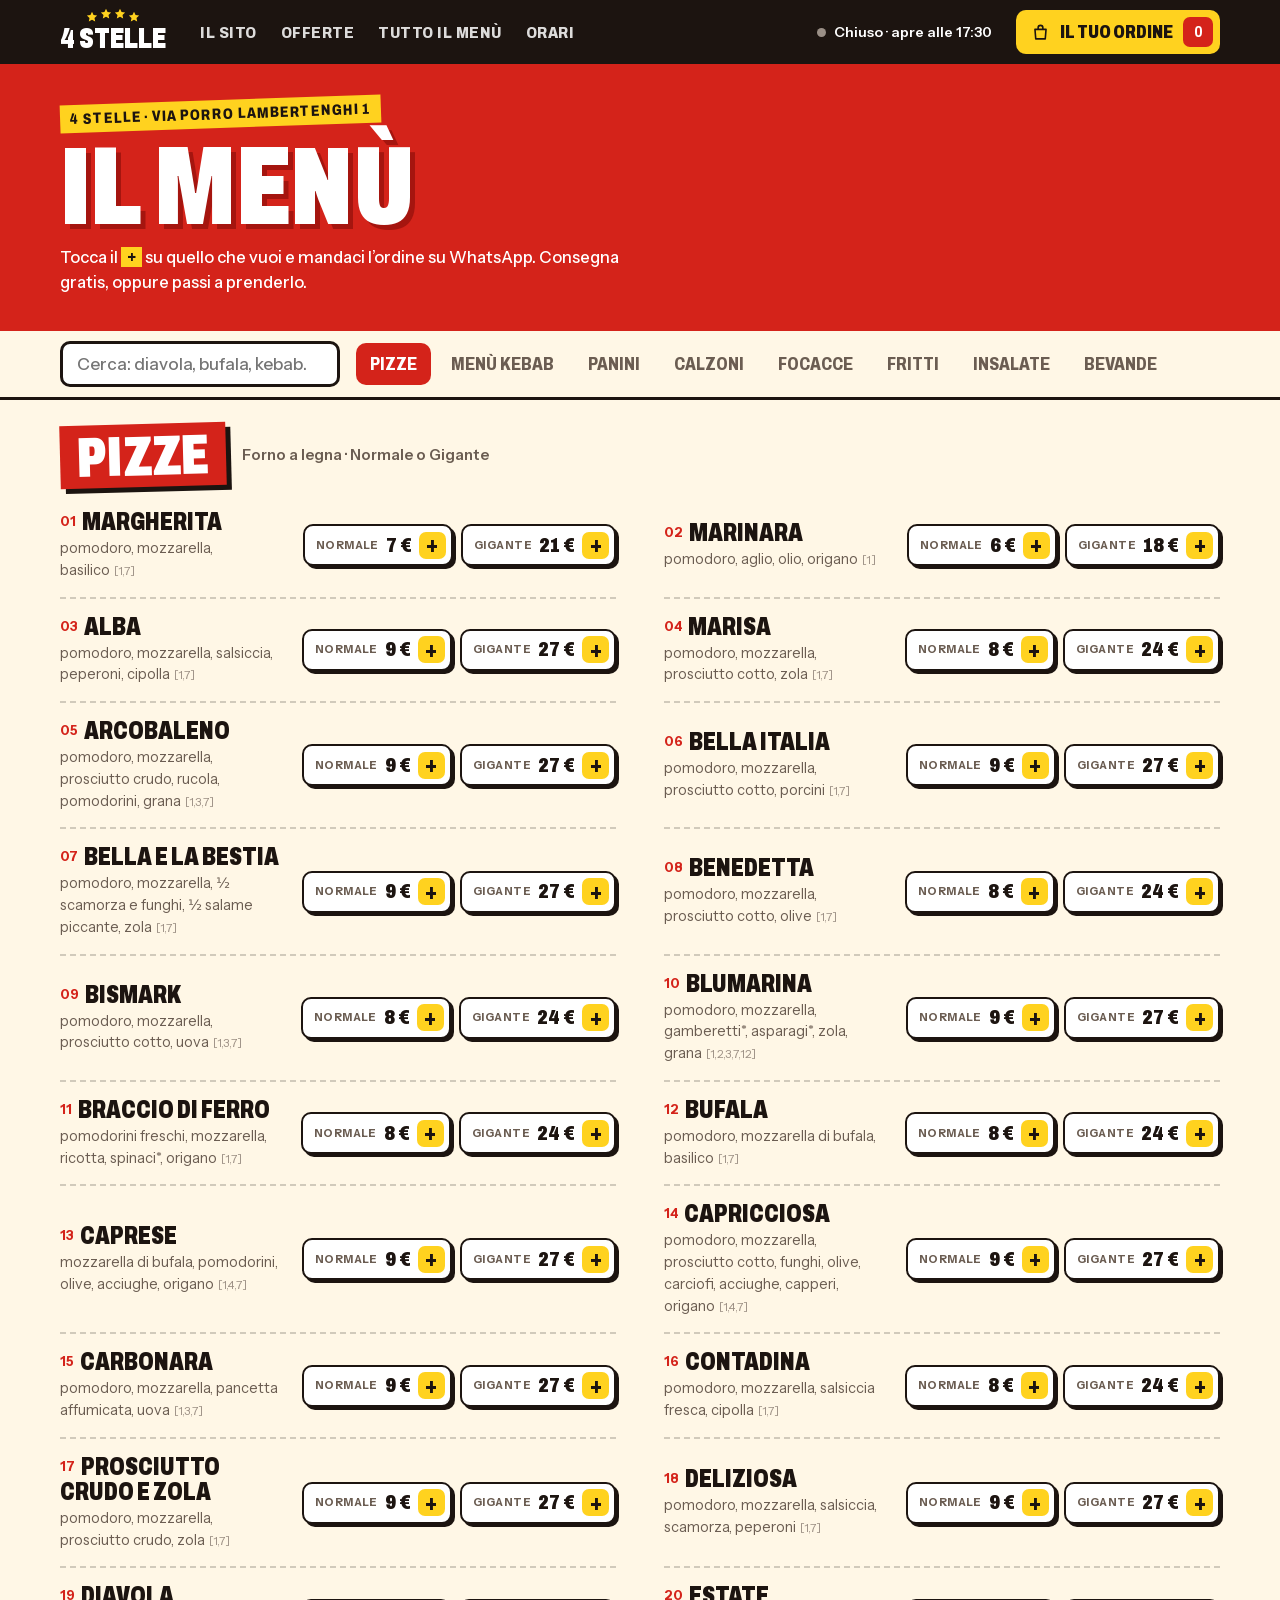
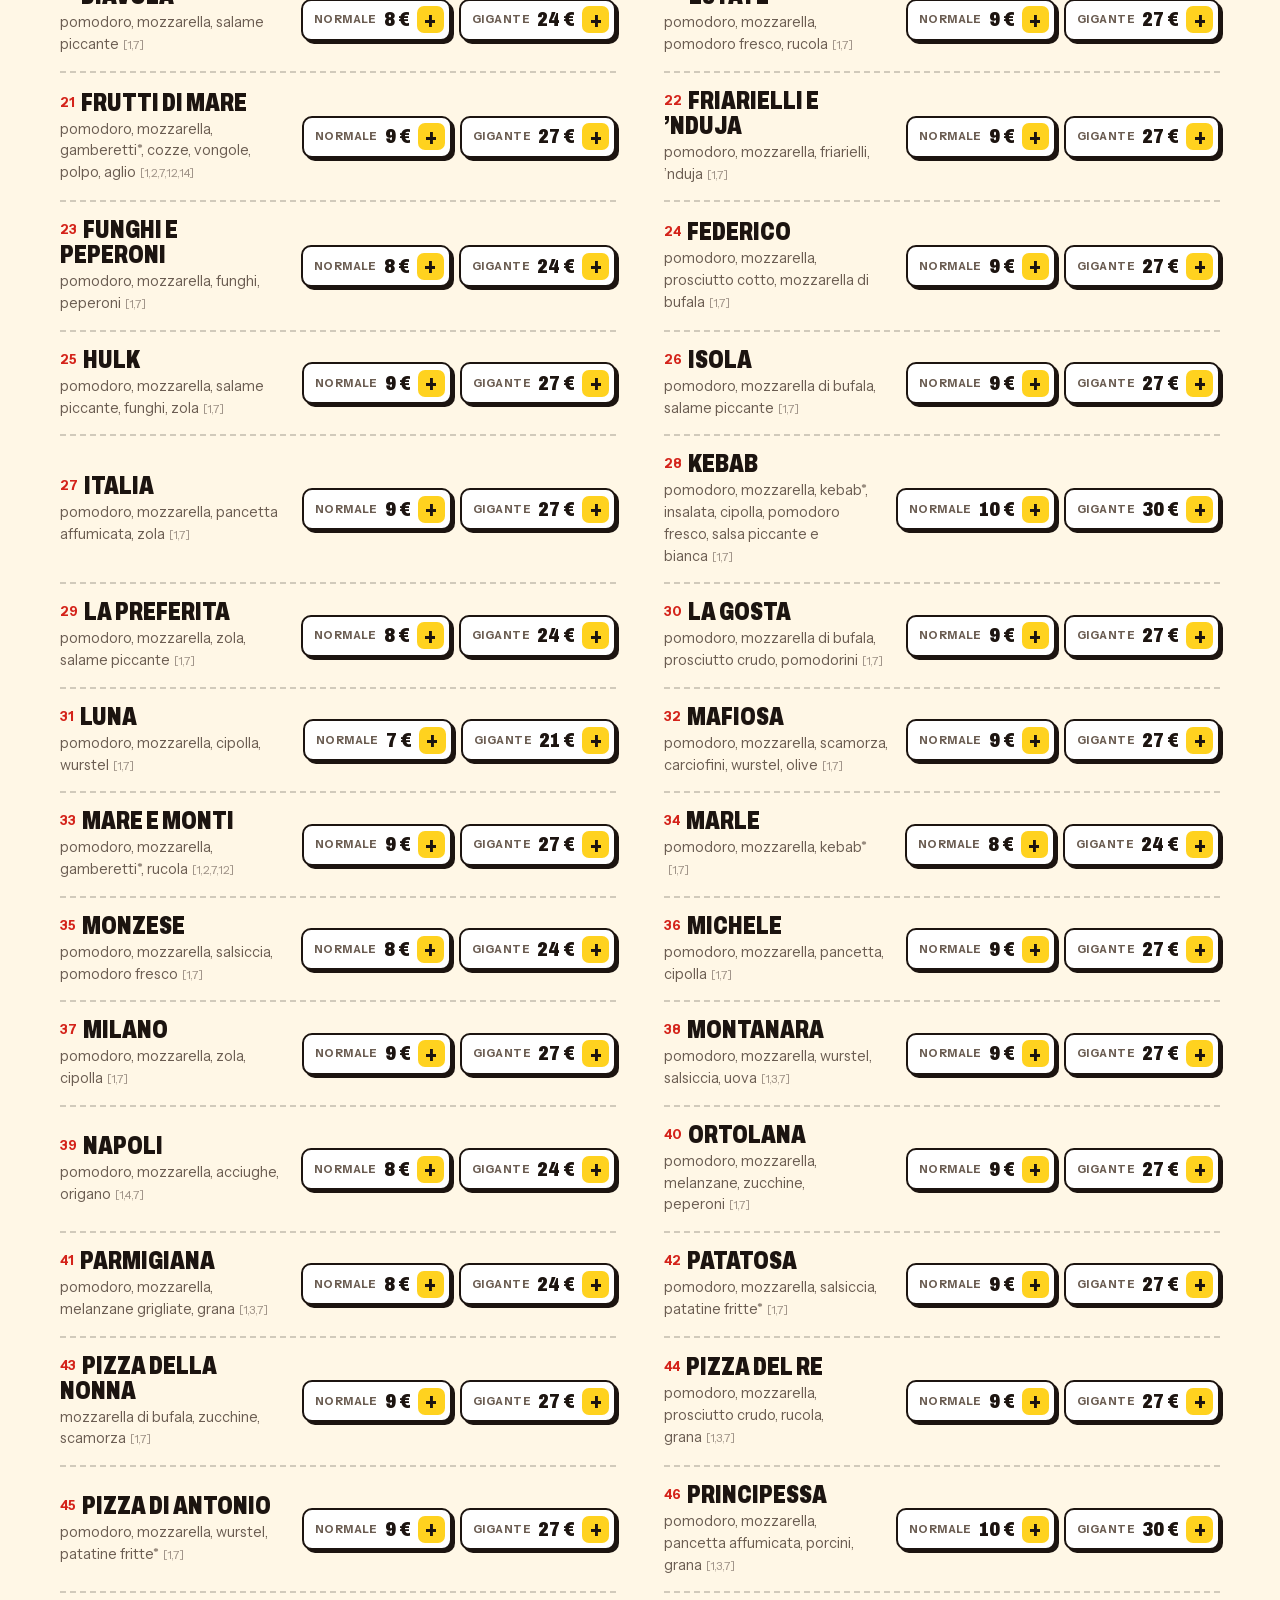
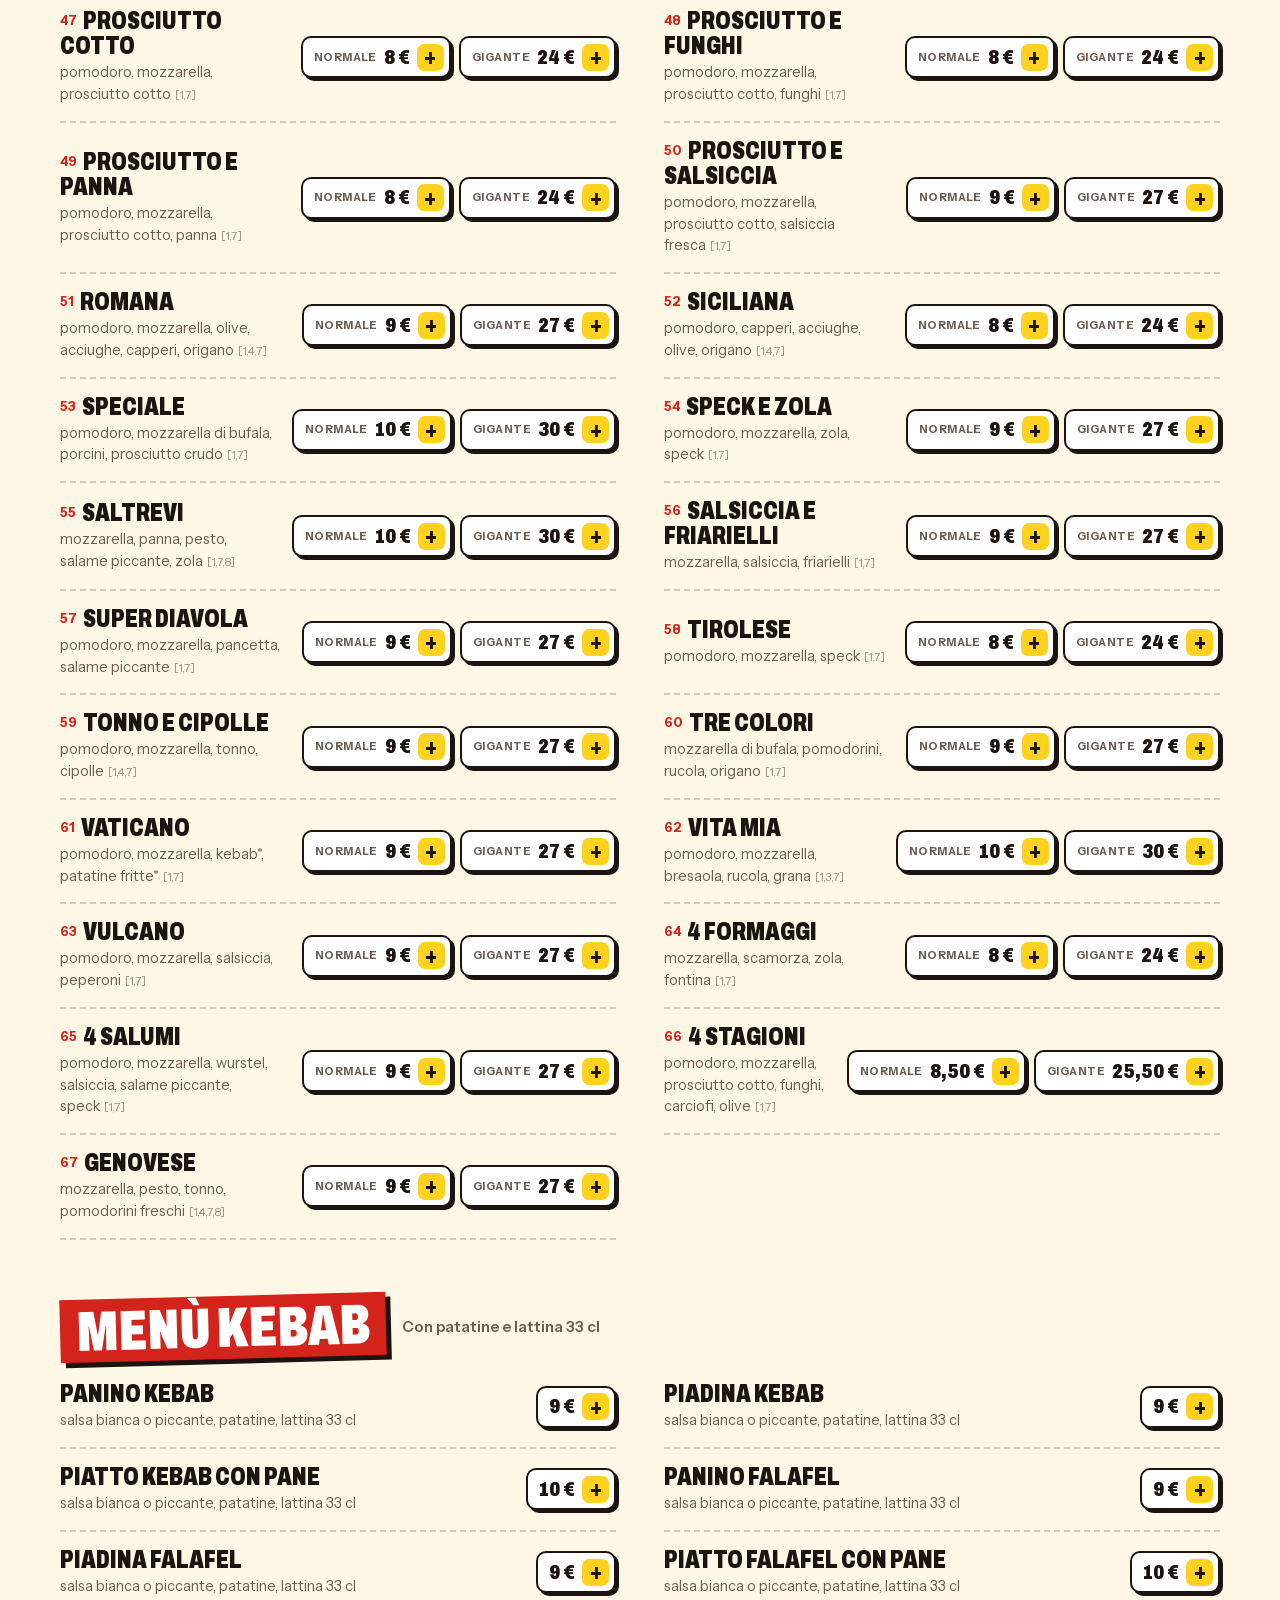
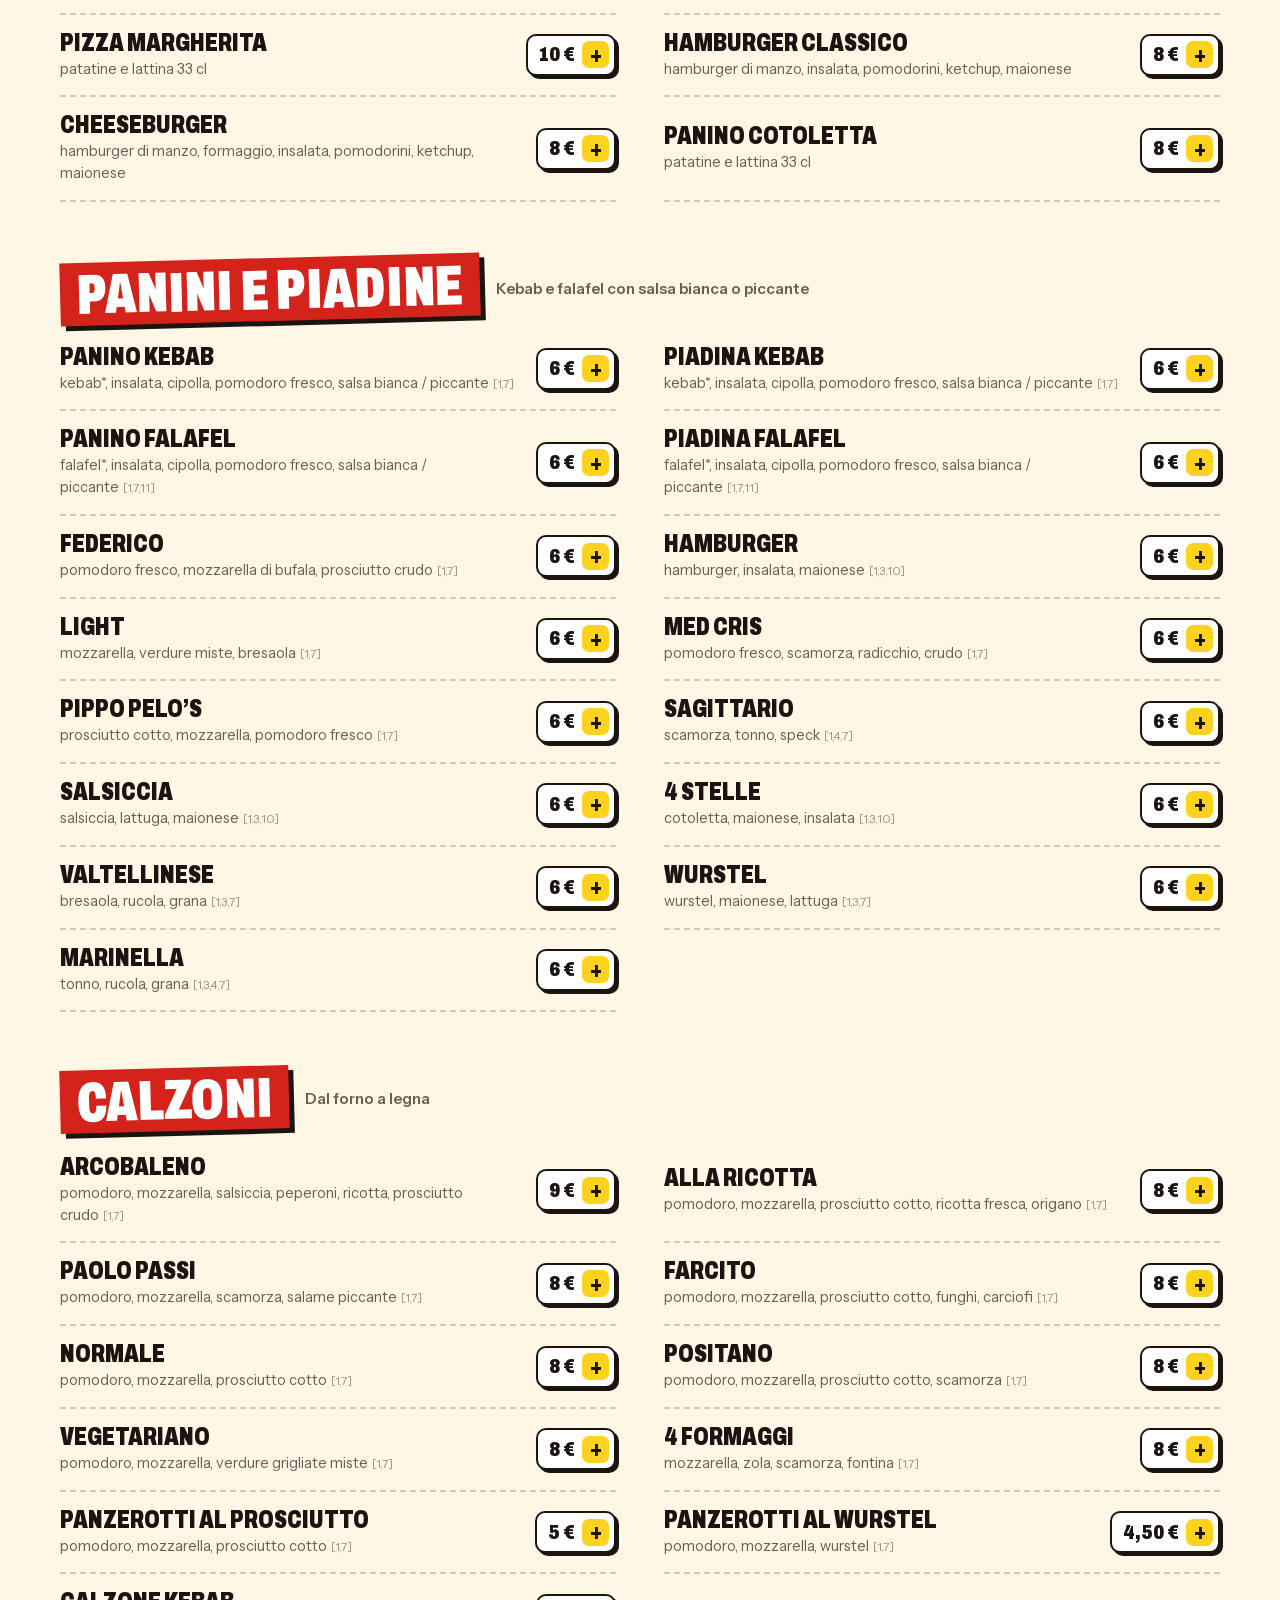
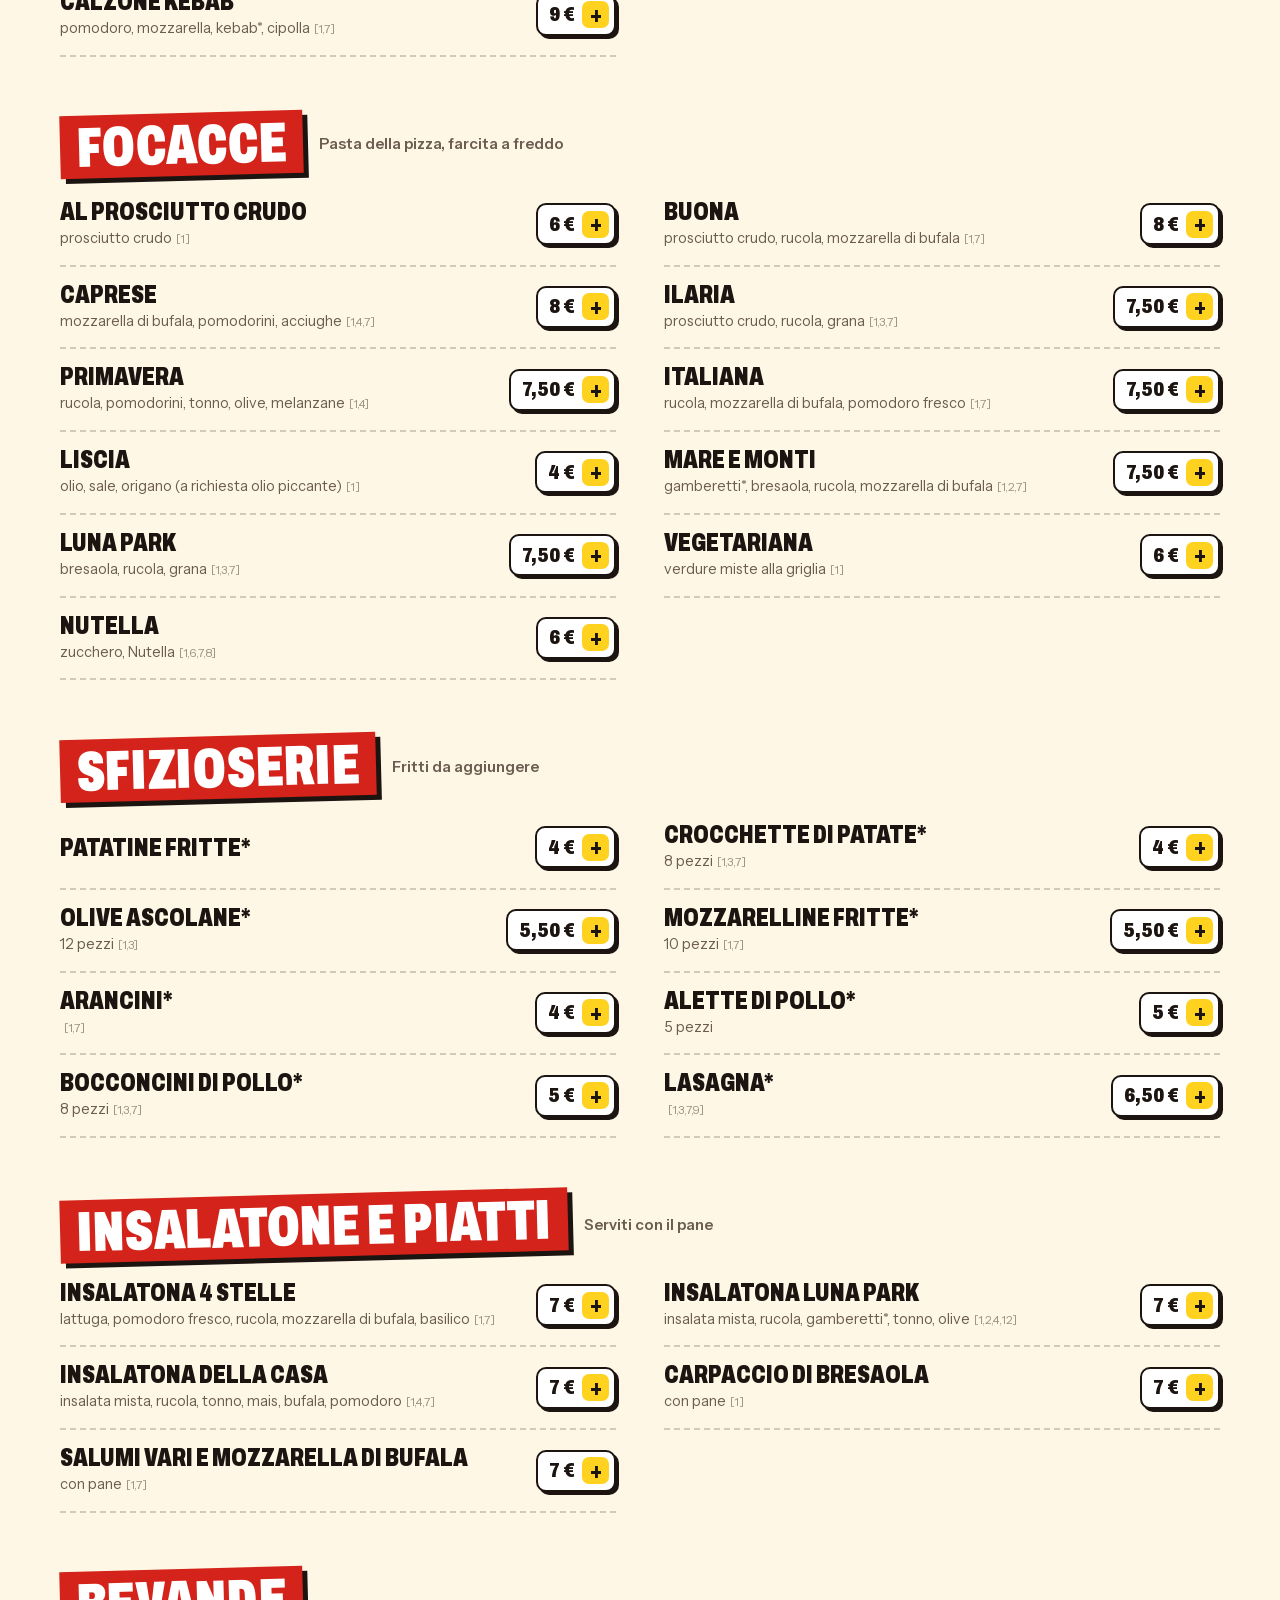
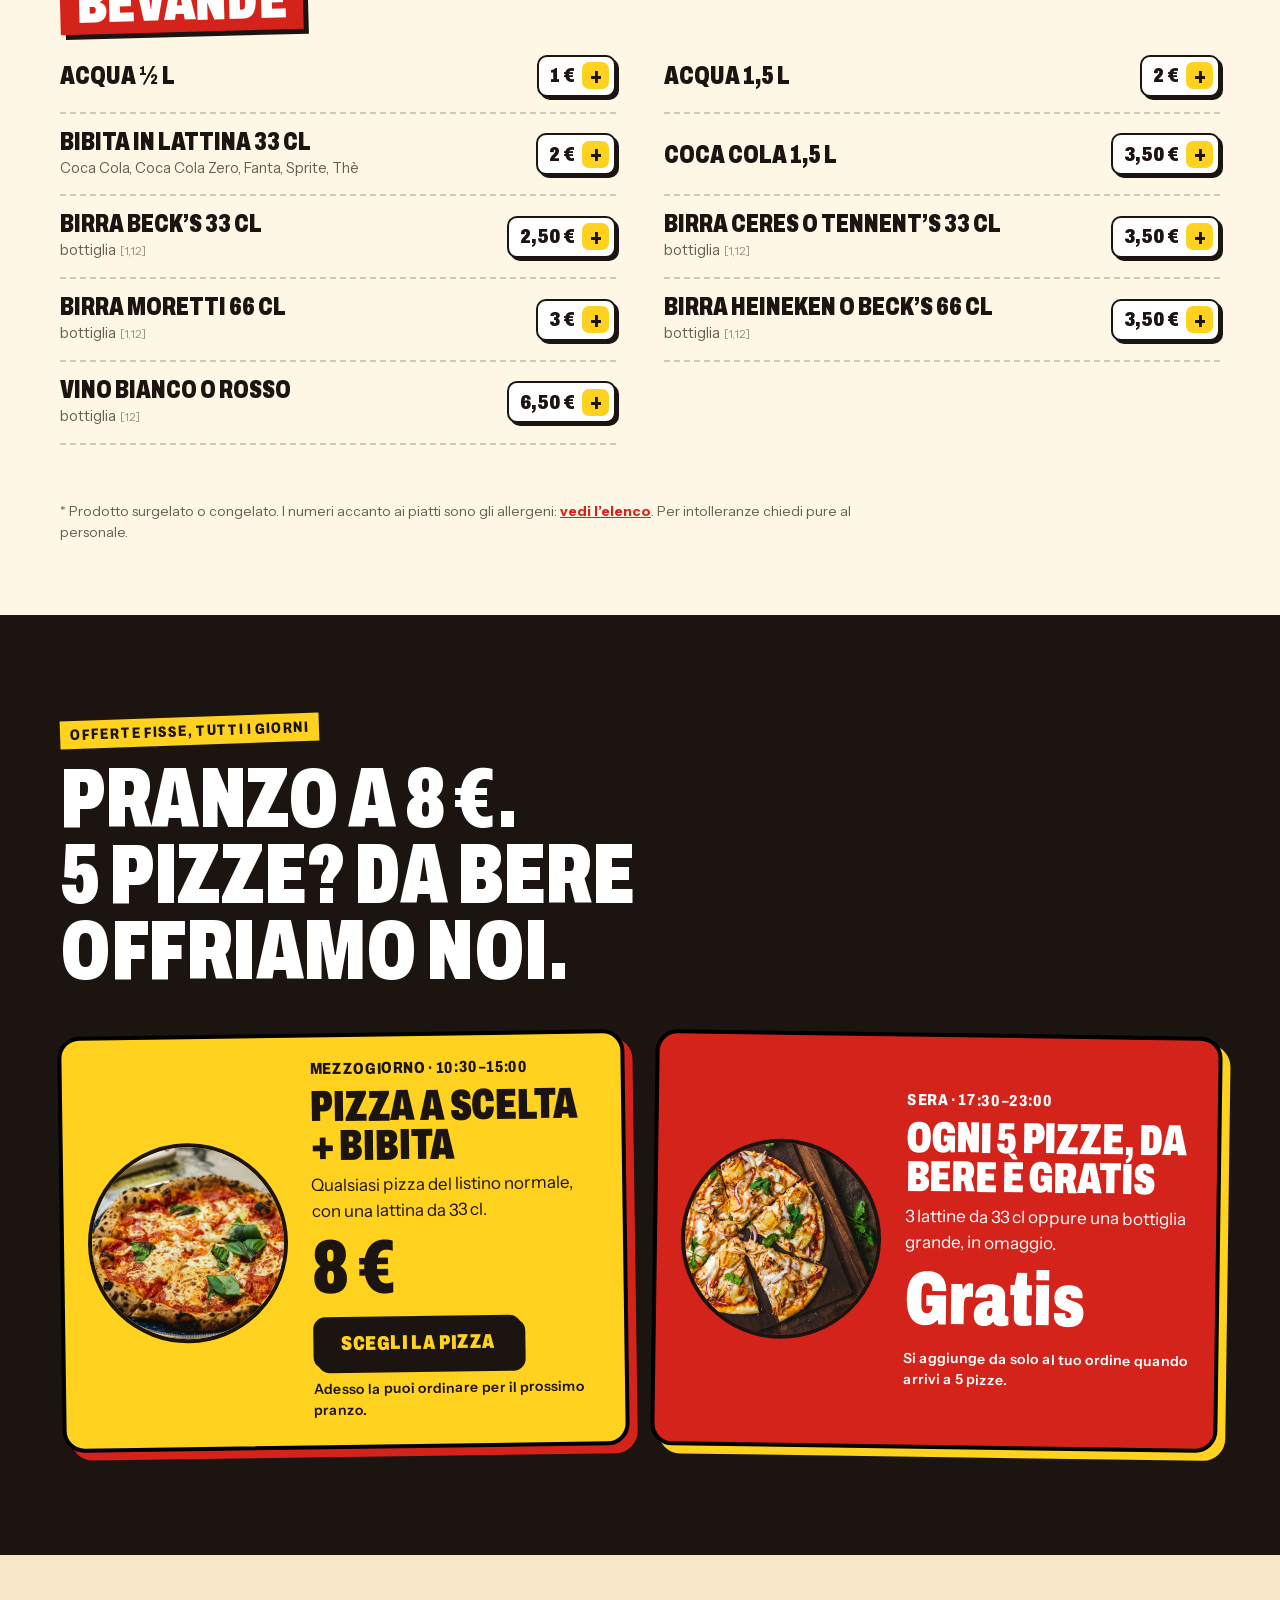
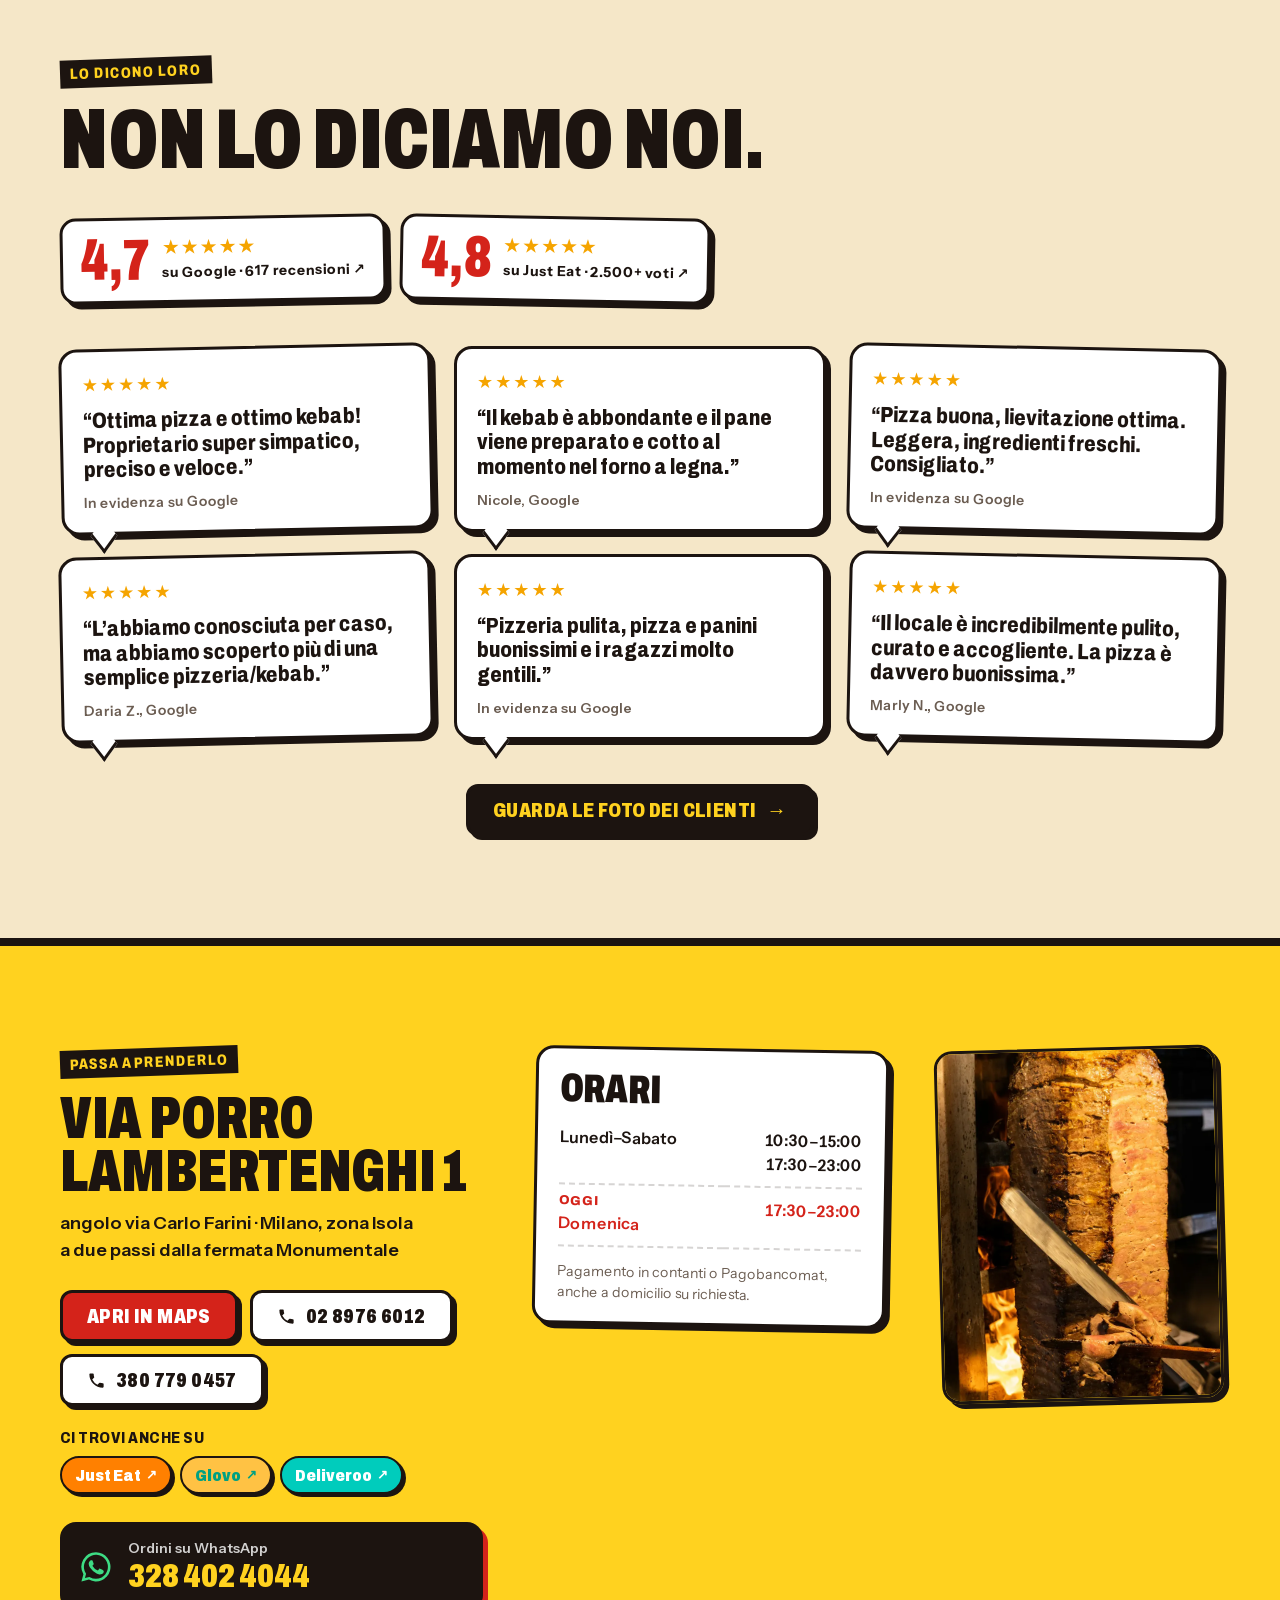
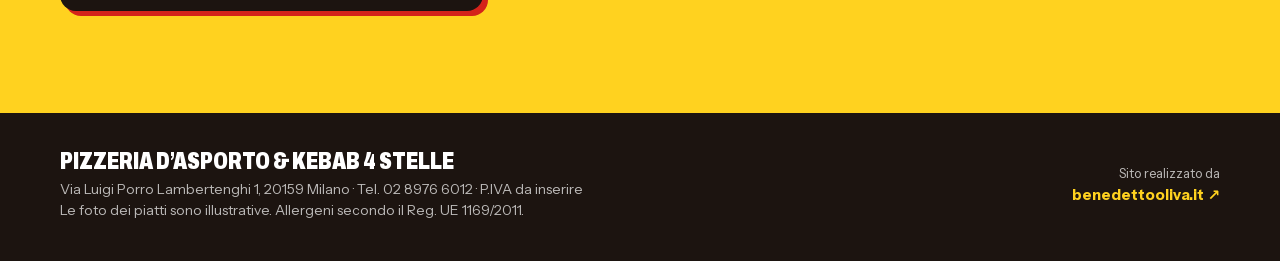
==== commit 4f200c1f: "Aggiorna anteprima" ====
--- a/menu/index.html
+++ b/menu/index.html
@@ -1 +1 @@
-<!doctype html> <html lang="it" class="js-off"> <head> <meta charset="utf-8"> <meta name="viewport" content="width=device-width,initial-scale=1,viewport-fit=cover"> <meta name="robots" content="noindex, nofollow"> <title>Menù — 4 Stelle, kebab e pizza a Milano Isola</title> <meta name="description" content="Il menù completo di 4 Stelle: 67 pizze, kebab, falafel, calzoni e focacce con prezzi e allergeni. Ordina su WhatsApp, consegna gratis."> <meta name="theme-color" content="#d4231a"> <link rel="icon" href="../favicon.svg" type="image/svg+xml"> <link rel="apple-touch-icon" href="../apple-touch-icon.png"> <link rel="preload" href="../assets/font/archivo.woff2" as="font" type="font/woff2" crossorigin> <link rel="stylesheet" href="../styles.css"> <script>document.documentElement.classList.replace("js-off","js")</script> <script type="application/ld+json">{"@context":"https://schema.org","@type":"Restaurant","name":"Pizzeria d'asporto & Kebab 4 Stelle","servesCuisine":["Pizza","Kebab"],"telephone":"+39 02 8976 6012","address":{"@type":"PostalAddress","streetAddress":"Via Luigi Porro Lambertenghi 1","postalCode":"20159","addressLocality":"Milano","addressCountry":"IT"},"openingHours":["Mo-Sa 10:30-15:00","Mo-Su 17:30-23:00"],"acceptsReservations":false}</script> </head> <body data-base="../"> <svg width="0" height="0" style="position:absolute" aria-hidden="true"> <symbol id="stella" viewBox="0 0 24 24"><path d="M12 1.6l3.1 6.6 7.2.9-5.3 5 1.4 7.1L12 17.7l-6.4 3.5 1.4-7.1-5.3-5 7.2-.9z"/></symbol> <symbol id="i-wa" viewBox="0 0 24 24"><path d="M12 2.2a9.7 9.7 0 0 0-8.4 14.6L2.3 21.7l5-1.3A9.7 9.7 0 1 0 12 2.2Zm0 17.7a8 8 0 0 1-4.1-1.1l-.3-.2-3 .8.8-2.9-.2-.3A8 8 0 1 1 12 19.9Zm4.4-6c-.2-.1-1.4-.7-1.7-.8-.2-.1-.4-.1-.5.1l-.8.9c-.1.2-.3.2-.5.1a6.5 6.5 0 0 1-3.2-2.8c-.2-.4.2-.4.7-1.3.1-.2 0-.3 0-.4l-.7-1.8c-.2-.5-.4-.4-.5-.4h-.5a.9.9 0 0 0-.7.3 2.8 2.8 0 0 0-.9 2.1 4.9 4.9 0 0 0 1 2.6 11.2 11.2 0 0 0 4.3 3.8c1.6.7 2.2.7 3 .6.5-.1 1.4-.6 1.6-1.2.2-.6.2-1 .1-1.2l-.4-.2Z"/></symbol> <symbol id="i-tel" viewBox="0 0 24 24"><path d="M6.6 10.8a15.1 15.1 0 0 0 6.6 6.6l2.2-2.2a1 1 0 0 1 1-.25 11.4 11.4 0 0 0 3.6.57 1 1 0 0 1 1 1V20a1 1 0 0 1-1 1A17 17 0 0 1 3 4a1 1 0 0 1 1-1h3.5a1 1 0 0 1 1 1c0 1.25.2 2.45.57 3.57a1 1 0 0 1-.25 1z"/></symbol> <symbol id="i-borsa" viewBox="0 0 24 24"><path fill="none" stroke="currentColor" stroke-width="2" stroke-linejoin="round" d="M5 8h14l-1 12H6L5 8Zm4 0V6a3 3 0 0 1 6 0v2"/></symbol> </svg> <header class="testata"> <div class="contenitore testata-riga"> <a class="logo" href="../" aria-label="4 Stelle, vai al sito"> <span class="logo-stelle"><svg><use href="#stella"/></svg><svg><use href="#stella"/></svg><svg><use href="#stella"/></svg><svg><use href="#stella"/></svg></span> <span class="logo-nome">4 Stelle</span> </a> <nav class="nav" aria-label="Sezioni"> <a href="../">Il sito</a> <a href="#offerte">Offerte</a> <a href="#menu">Tutto il menù</a> <a href="#dove">Orari</a> </nav> <span class="stato" data-stato><i></i><span>Orari</span></span> <button class="btn-carrello" type="button" data-apri-carrello aria-label="Apri il tuo ordine"> <svg><use href="#i-borsa"/></svg><span class="btn-carrello-testo">Il tuo ordine</span><b data-conta>0</b> </button> </div> </header> <main id="inizio"> <section class="menu-testa"> <div class="contenitore"> <p class="occhiello">4 Stelle · Via Porro Lambertenghi 1</p> <h1>Il menù</h1> <p>Tocca il <b>+</b> su quello che vuoi e mandaci l’ordine su WhatsApp. Consegna gratis, oppure passi a prenderlo.</p> </div> </section> <section class="sezione listino solo-menu" id="menu"> <div class="contenitore"> <div class="titolo-sezione"> <p class="occhiello">Tutto il menù</p> <h2>67 pizze. Sì, sessantasette.</h2> <p>Più panini, piadine, calzoni, focacce e fritti. Tocca il + e finisce nel tuo ordine.</p> </div> </div> <div class="listino-barra"> <div class="contenitore listino-barra-riga"> <label class="cerca"><span class="vh">Cerca nel menù</span><input type="search" placeholder="Cerca: diavola, bufala, kebab…" data-cerca autocomplete="off"></label> <div class="schede" role="tablist" data-schede></div> </div> </div> <div class="contenitore"> <div class="listino-corpo" data-listino data-tutte></div> <p class="listino-piede">* Prodotto surgelato o congelato. I numeri accanto ai piatti sono gli allergeni: <button type="button" class="link" data-apri-allergeni>vedi l’elenco</button>. Per intolleranze chiedi pure al personale.</p> </div> </section> <section class="sezione offerte" id="offerte"> <div class="contenitore"> <div class="titolo-sezione chiaro"> <p class="occhiello">Offerte fisse, tutti i giorni</p> <h2>Pranzo a 8 €.<br>5 pizze? Da bere offriamo noi.</h2> </div> <div class="offerte-griglia"> <article class="offerta offerta-pranzo" data-offerta="pranzo"> <img src="../assets/foto/pizza-alto-700.webp" srcset="../assets/foto/pizza-alto-700.webp 700w, ../assets/foto/pizza-alto-1200.webp 1200w" sizes="(min-width: 900px) 260px, 40vw" alt="Pizza margherita vista dall’alto" loading="lazy" width="700" height="700"> <div> <p class="offerta-quando">Mezzogiorno · 10:30–15:00</p> <h3>Pizza a scelta + bibita</h3> <p>Qualsiasi pizza del listino normale, con una lattina da 33 cl.</p> <p class="offerta-prezzo">8 €</p> <button class="btn btn-scuro" type="button" data-apri-pranzo>Scegli la pizza</button> <p class="offerta-nota" data-nota-pranzo></p> </div> </article> <article class="offerta offerta-sera"> <img src="../assets/foto/pizze-tavolo-700.webp" srcset="../assets/foto/pizze-tavolo-700.webp 700w, ../assets/foto/pizze-tavolo-1200.webp 1200w" sizes="(min-width: 900px) 260px, 40vw" alt="Pizze sul tagliere" loading="lazy" width="700" height="700"> <div> <p class="offerta-quando">Sera · 17:30–23:00</p> <h3>Ogni 5 pizze, da bere è gratis</h3> <p>3 lattine da 33 cl oppure una bottiglia grande, in omaggio.</p> <p class="offerta-prezzo">Gratis</p> <p class="offerta-nota">Si aggiunge da solo al tuo ordine quando arrivi a 5 pizze.</p> </div> </article> </div> </div> </section> <section class="sezione recensioni" id="recensioni"> <div class="contenitore"> <div class="recensioni-testa"> <div class="titolo-sezione"> <p class="occhiello">Lo dicono loro</p> <h2>Non lo diciamo noi.</h2> </div> <div class="voti" data-voti></div> </div> <div class="recensioni-griglia" data-recensioni></div> <p class="recensioni-altro"><a class="btn btn-scuro" href="../recensioni/">Guarda le foto dei clienti <span aria-hidden="true">→</span></a></p> </div> </section> <section class="sezione dove" id="dove"> <div class="contenitore dove-griglia"> <div> <p class="occhiello">Passa a prenderlo</p> <h2>Via Porro Lambertenghi 1</h2> <p class="dove-angolo">angolo via Carlo Farini · Milano, zona Isola<br>a due passi dalla fermata Monumentale</p> <div class="dove-azioni"> <a class="btn btn-giallo" href="#" data-maps target="_blank" rel="noopener">Apri in Maps</a> <a class="btn btn-linea" href="tel:+390289766012"><svg><use href="#i-tel"/></svg>02 8976 6012</a> <a class="btn btn-linea" href="tel:+393807790457"><svg><use href="#i-tel"/></svg>380 779 0457</a> </div> <div class="dove-app"><span>Ci trovi anche su</span><div data-app></div></div> <div class="dove-wa"> <svg><use href="#i-wa"/></svg> <div><b>Ordini su WhatsApp</b><a href="https://wa.me/393284024044" target="_blank" rel="noopener">328 402 4044</a></div> </div> </div> <div class="orari"> <h3>Orari</h3> <table data-orari></table> <p class="orari-nota">Pagamento in contanti o Pagobancomat, anche a domicilio su richiesta.</p> </div> <figure class="dove-foto"> <img src="../assets/foto/coltello-700.webp" srcset="../assets/foto/coltello-700.webp 700w, ../assets/foto/coltello-1200.webp 1200w" sizes="(min-width: 1000px) 340px, 90vw" alt="Il kebab tagliato dal girarrosto" loading="lazy" width="700" height="875"> </figure> </div> </section> </main> <footer class="piede"> <div class="contenitore piede-riga"> <div> <p class="piede-nome">Pizzeria d’asporto &amp; Kebab 4 Stelle</p> <p>Via Luigi Porro Lambertenghi 1, 20159 Milano · Tel. 02 8976 6012 · P.IVA da inserire</p> <p>Le foto dei piatti sono illustrative. Allergeni secondo il Reg. UE 1169/2011.</p> </div> <a class="firma" href="https://benedettooliva.it" target="_blank" rel="noopener"><span>Sito realizzato da</span><b>benedettooliva.it ↗</b></a> </div> </footer> <div class="barra-tel"> <a href="tel:+390289766012" class="barra-chiama"><svg><use href="#i-tel"/></svg>Chiama</a> <button type="button" class="barra-ordina" data-barra-ordina><svg><use href="#i-borsa"/></svg><span data-barra-testo>Ordina</span></button> </div> <div class="velo" data-velo hidden></div> <aside class="carrello" data-carrello aria-label="Il tuo ordine" aria-hidden="true"> <div class="carrello-testa"> <h2>Il tuo ordine</h2> <button class="chiudi" type="button" data-chiudi aria-label="Chiudi">×</button> </div> <div class="carrello-corpo"> <div class="carrello-vuoto" data-vuoto> <p><b>Ancora vuoto.</b></p> <p>Parti da un kebab? Aggiungi quello che vuoi: alla fine ti apriamo WhatsApp con l’ordine già scritto.</p> <a class="btn btn-scuro" href="#menu" data-chiudi>Guarda il menù</a> </div> <ul class="righe" data-righe></ul> <div class="omaggio" data-omaggio hidden></div> <form class="dati" data-dati hidden> <fieldset class="segmento"> <legend class="vh">Come lo vuoi</legend> <label><input type="radio" name="modo" value="consegna" checked="checked"><span>Consegna gratis</span></label> <label><input type="radio" name="modo" value="ritiro"><span>Ritiro al locale</span></label> </fieldset> <label class="campo"><span>Nome</span><input name="nome" autocomplete="given-name" required></label> <div data-solo-consegna> <label class="campo"><span>Indirizzo</span><input name="indirizzo" autocomplete="street-address" placeholder="Via e numero civico"></label> <label class="campo"><span>Citofono / piano</span><input name="citofono" placeholder="Facoltativo"></label> <p class="campo-nota" data-cap></p> </div> <label class="campo"><span>Quando</span><select name="quando" data-quando></select></label> <fieldset class="segmento piccolo"> <legend>Pagamento</legend> <label><input type="radio" name="paga" value="contanti" checked="checked"><span>Contanti</span></label> <label><input type="radio" name="paga" value="bancomat"><span>Pagobancomat</span></label> </fieldset> <label class="campo"><span>Note</span><textarea name="note" rows="2" placeholder="Allergie, senza cipolla, ben cotta…"></textarea></label> </form> </div> <div class="carrello-piede" data-piede hidden> <p class="totale"><span>Totale</span><b data-totale>0 €</b></p> <p class="avviso" data-avviso></p> <button class="btn btn-wa" type="button" data-invia><svg><use href="#i-wa"/></svg>Invia l’ordine su WhatsApp</button> <p class="carrello-nota">Nessun pagamento online: paghi alla consegna o al ritiro. Ti rispondiamo su WhatsApp per confermare.</p> </div> </aside> <dialog class="scheda" data-scheda aria-label="Scegli e aggiungi"> <button class="chiudi scheda-chiudi" type="button" data-scheda-chiudi aria-label="Chiudi">×</button> <div class="scheda-corpo" data-scheda-corpo></div> <div class="scheda-piede"> <div class="quantita-grande"><button type="button" data-scheda-meno aria-label="Uno in meno">−</button><b data-scheda-q aria-live="polite">1</b><button type="button" data-scheda-piu aria-label="Uno in più">+</button></div> <button class="btn btn-giallo" type="button" data-scheda-ok>Aggiungi</button> </div> </dialog> <dialog class="finestra" data-finestra-allergeni> <form method="dialog" class="finestra-corpo"> <h2>Allergeni</h2> <ol class="allergeni" data-allergeni></ol> <div class="finestra-azioni"><button class="btn btn-scuro" value="ok">Ho capito</button></div> </form> </dialog> <div class="avviso-aggiunto" data-toast role="status" aria-live="polite"></div> <script src="../dati.js"></script> <script src="../app.js"></script> </body> </html> +<!doctype html> <html lang="it" class="js-off"> <head> <meta charset="utf-8"> <meta name="viewport" content="width=device-width,initial-scale=1,viewport-fit=cover"> <meta name="robots" content="noindex, nofollow"> <title>Menù — 4 Stelle, kebab e pizza a Milano Isola</title> <meta name="description" content="Il menù completo di 4 Stelle: 67 pizze, kebab, falafel, calzoni e focacce con prezzi e allergeni. Ordina su WhatsApp, consegna gratis."> <meta name="theme-color" content="#d4231a"> <link rel="icon" href="../favicon.svg" type="image/svg+xml"> <link rel="apple-touch-icon" href="../apple-touch-icon.png"> <link rel="preload" href="../assets/font/archivo.woff2" as="font" type="font/woff2" crossorigin> <link rel="stylesheet" href="../styles.css"> <script>document.documentElement.classList.replace("js-off","js")</script> <script type="application/ld+json">{"@context":"https://schema.org","@type":"Restaurant","name":"Pizzeria d'asporto & Kebab 4 Stelle","servesCuisine":["Pizza","Kebab"],"telephone":"+39 02 8976 6012","address":{"@type":"PostalAddress","streetAddress":"Via Luigi Porro Lambertenghi 1","postalCode":"20159","addressLocality":"Milano","addressCountry":"IT"},"openingHours":["Mo-Sa 10:30-15:00","Mo-Su 17:30-23:00"],"acceptsReservations":false}</script> </head> <body data-base="../"> <svg width="0" height="0" style="position:absolute" aria-hidden="true"> <symbol id="stella" viewBox="0 0 24 24"><path d="M12 1.6l3.1 6.6 7.2.9-5.3 5 1.4 7.1L12 17.7l-6.4 3.5 1.4-7.1-5.3-5 7.2-.9z"/></symbol> <symbol id="i-wa" viewBox="0 0 24 24"><path d="M12 2.2a9.7 9.7 0 0 0-8.4 14.6L2.3 21.7l5-1.3A9.7 9.7 0 1 0 12 2.2Zm0 17.7a8 8 0 0 1-4.1-1.1l-.3-.2-3 .8.8-2.9-.2-.3A8 8 0 1 1 12 19.9Zm4.4-6c-.2-.1-1.4-.7-1.7-.8-.2-.1-.4-.1-.5.1l-.8.9c-.1.2-.3.2-.5.1a6.5 6.5 0 0 1-3.2-2.8c-.2-.4.2-.4.7-1.3.1-.2 0-.3 0-.4l-.7-1.8c-.2-.5-.4-.4-.5-.4h-.5a.9.9 0 0 0-.7.3 2.8 2.8 0 0 0-.9 2.1 4.9 4.9 0 0 0 1 2.6 11.2 11.2 0 0 0 4.3 3.8c1.6.7 2.2.7 3 .6.5-.1 1.4-.6 1.6-1.2.2-.6.2-1 .1-1.2l-.4-.2Z"/></symbol> <symbol id="i-tel" viewBox="0 0 24 24"><path d="M6.6 10.8a15.1 15.1 0 0 0 6.6 6.6l2.2-2.2a1 1 0 0 1 1-.25 11.4 11.4 0 0 0 3.6.57 1 1 0 0 1 1 1V20a1 1 0 0 1-1 1A17 17 0 0 1 3 4a1 1 0 0 1 1-1h3.5a1 1 0 0 1 1 1c0 1.25.2 2.45.57 3.57a1 1 0 0 1-.25 1z"/></symbol> <symbol id="i-borsa" viewBox="0 0 24 24"><path fill="none" stroke="currentColor" stroke-width="2" stroke-linejoin="round" d="M5 8h14l-1 12H6L5 8Zm4 0V6a3 3 0 0 1 6 0v2"/></symbol> </svg> <header class="testata"> <div class="contenitore testata-riga"> <a class="logo" href="../" aria-label="4 Stelle, vai al sito"> <span class="logo-stelle"><svg><use href="#stella"/></svg><svg><use href="#stella"/></svg><svg><use href="#stella"/></svg><svg><use href="#stella"/></svg></span> <span class="logo-nome">4 Stelle</span> </a> <nav class="nav" aria-label="Sezioni"> <a href="../">Il sito</a> <a href="#offerte">Offerte</a> <a href="#menu">Tutto il menù</a> <a href="#dove">Orari</a> </nav> <span class="stato" data-stato><i></i><span>Orari</span></span> <button class="btn-carrello" type="button" data-apri-carrello aria-label="Apri il tuo ordine"> <svg><use href="#i-borsa"/></svg><span class="btn-carrello-testo">Il tuo ordine</span><b data-conta>0</b> </button> </div> </header> <main id="inizio"> <section class="menu-testa"> <div class="contenitore"> <p class="occhiello">4 Stelle · Via Porro Lambertenghi 1</p> <h1>Il menù</h1> <p>Tocca il <b>+</b> su quello che vuoi e mandaci l’ordine su WhatsApp. Consegna gratis, oppure passi a prenderlo.</p> </div> </section> <section class="sezione listino solo-menu" id="menu"> <div class="contenitore"> <div class="titolo-sezione"> <p class="occhiello">Tutto il menù</p> <h2>67 pizze. Sì, sessantasette.</h2> <p>Più panini, piadine, calzoni, focacce e fritti. Tocca il + e finisce nel tuo ordine.</p> </div> </div> <div class="listino-barra"> <div class="contenitore listino-barra-riga"> <label class="cerca"><span class="vh">Cerca nel menù</span><input type="search" placeholder="Cerca: diavola, bufala, kebab…" data-cerca autocomplete="off"></label> <div class="schede" role="tablist" data-schede></div> </div> </div> <div class="contenitore"> <div class="listino-corpo" data-listino data-tutte></div> <p class="listino-piede">* Prodotto surgelato o congelato. I numeri accanto ai piatti sono gli allergeni: <button type="button" class="link" data-apri-allergeni>vedi l’elenco</button>. Per intolleranze chiedi pure al personale.</p> </div> </section> <section class="sezione offerte" id="offerte"> <div class="contenitore"> <div class="titolo-sezione chiaro"> <p class="occhiello">Offerte fisse, tutti i giorni</p> <h2>Pranzo a 8 €.<br>5 pizze? Da bere offriamo noi.</h2> </div> <div class="offerte-griglia"> <article class="offerta offerta-pranzo" data-offerta="pranzo"> <img src="../assets/foto/pizza-alto-700.webp" srcset="../assets/foto/pizza-alto-700.webp 700w, ../assets/foto/pizza-alto-1200.webp 1200w" sizes="(min-width: 900px) 260px, 40vw" alt="Pizza margherita vista dall’alto" loading="lazy" width="700" height="700"> <div> <p class="offerta-quando">Mezzogiorno · 10:30–15:00</p> <h3>Pizza a scelta + bibita</h3> <p>Qualsiasi pizza del listino normale, con una lattina da 33 cl.</p> <p class="offerta-prezzo">8 €</p> <button class="btn btn-scuro" type="button" data-apri-pranzo>Scegli la pizza</button> <p class="offerta-nota" data-nota-pranzo></p> </div> </article> <article class="offerta offerta-sera"> <img src="../assets/foto/pizze-tavolo-700.webp" srcset="../assets/foto/pizze-tavolo-700.webp 700w, ../assets/foto/pizze-tavolo-1200.webp 1200w" sizes="(min-width: 900px) 260px, 40vw" alt="Pizze sul tagliere" loading="lazy" width="700" height="700"> <div> <p class="offerta-quando">Sera · 17:30–23:00</p> <h3>Ogni 5 pizze, da bere è gratis</h3> <p>3 lattine da 33 cl oppure una bottiglia grande, in omaggio.</p> <p class="offerta-prezzo">Gratis</p> <p class="offerta-nota">Si aggiunge da solo al tuo ordine quando arrivi a 5 pizze.</p> </div> </article> </div> </div> </section> <section class="sezione recensioni" id="recensioni"> <div class="contenitore"> <div class="recensioni-testa"> <div class="titolo-sezione"> <p class="occhiello">Lo dicono loro</p> <h2>Non lo diciamo noi.</h2> </div> <div class="voti" data-voti></div> </div> <div class="recensioni-griglia" data-recensioni></div> <p class="recensioni-altro"><a class="btn btn-scuro" href="../recensioni/">Guarda le foto dei clienti <span aria-hidden="true">→</span></a></p> </div> </section> <section class="sezione dove" id="dove"> <div class="contenitore dove-griglia"> <div> <p class="occhiello">Passa a prenderlo</p> <h2>Via Porro Lambertenghi 1</h2> <p class="dove-angolo">angolo via Carlo Farini · Milano, zona Isola<br>a due passi dalla fermata Monumentale</p> <div class="dove-azioni"> <a class="btn btn-giallo" href="#" data-maps target="_blank" rel="noopener">Apri in Maps</a> <a class="btn btn-linea" href="tel:+390289766012"><svg><use href="#i-tel"/></svg>02 8976 6012</a> <a class="btn btn-linea" href="tel:+393807790457"><svg><use href="#i-tel"/></svg>380 779 0457</a> </div> <div class="dove-app"><span>Ci trovi anche su</span><div data-app></div></div> <div class="dove-wa"> <svg><use href="#i-wa"/></svg> <div><b>Ordini su WhatsApp</b><a href="https://wa.me/393284024044" target="_blank" rel="noopener">328 402 4044</a></div> </div> </div> <div class="orari"> <h3>Orari</h3> <table data-orari></table> <p class="orari-nota">Pagamento in contanti o Pagobancomat, anche a domicilio su richiesta.</p> </div> <figure class="dove-foto"> <img src="../assets/foto/coltello-700.webp" srcset="../assets/foto/coltello-700.webp 700w, ../assets/foto/coltello-1200.webp 1200w" sizes="(min-width: 1000px) 340px, 90vw" alt="Il kebab tagliato dal girarrosto" loading="lazy" width="700" height="875"> </figure> </div> </section> </main> <footer class="piede"> <div class="contenitore piede-riga"> <div> <p class="piede-nome">Pizzeria d’asporto &amp; Kebab 4 Stelle</p> <p>Via Luigi Porro Lambertenghi 1, 20159 Milano · Tel. 02 8976 6012 · P.IVA da inserire</p> <p>Le foto dei piatti sono illustrative. Allergeni secondo il Reg. UE 1169/2011.</p> </div> <a class="firma" href="https://benedettooliva.it/siti-web-tutta-italia/" target="_blank" rel="noopener"><span>Sito realizzato da</span><b>benedettooliva.it ↗</b></a> </div> </footer> <div class="barra-tel"> <a href="tel:+390289766012" class="barra-chiama"><svg><use href="#i-tel"/></svg>Chiama</a> <button type="button" class="barra-ordina" data-barra-ordina><svg><use href="#i-borsa"/></svg><span data-barra-testo>Ordina</span></button> </div> <div class="velo" data-velo hidden></div> <aside class="carrello" data-carrello aria-label="Il tuo ordine" aria-hidden="true"> <div class="carrello-testa"> <h2>Il tuo ordine</h2> <button class="chiudi" type="button" data-chiudi aria-label="Chiudi">×</button> </div> <div class="carrello-corpo"> <div class="carrello-vuoto" data-vuoto> <p><b>Ancora vuoto.</b></p> <p>Parti da un kebab? Aggiungi quello che vuoi: alla fine ti apriamo WhatsApp con l’ordine già scritto.</p> <a class="btn btn-scuro" href="#menu" data-chiudi>Guarda il menù</a> </div> <ul class="righe" data-righe></ul> <div class="omaggio" data-omaggio hidden></div> <form class="dati" data-dati hidden> <fieldset class="segmento"> <legend class="vh">Come lo vuoi</legend> <label><input type="radio" name="modo" value="consegna" checked="checked"><span>Consegna gratis</span></label> <label><input type="radio" name="modo" value="ritiro"><span>Ritiro al locale</span></label> </fieldset> <label class="campo"><span>Nome</span><input name="nome" autocomplete="given-name" required></label> <div data-solo-consegna> <label class="campo"><span>Indirizzo</span><input name="indirizzo" autocomplete="street-address" placeholder="Via e numero civico"></label> <label class="campo"><span>Citofono / piano</span><input name="citofono" placeholder="Facoltativo"></label> <p class="campo-nota" data-cap></p> </div> <label class="campo"><span>Quando</span><select name="quando" data-quando></select></label> <fieldset class="segmento piccolo"> <legend>Pagamento</legend> <label><input type="radio" name="paga" value="contanti" checked="checked"><span>Contanti</span></label> <label><input type="radio" name="paga" value="bancomat"><span>Pagobancomat</span></label> </fieldset> <label class="campo"><span>Note</span><textarea name="note" rows="2" placeholder="Allergie, senza cipolla, ben cotta…"></textarea></label> </form> </div> <div class="carrello-piede" data-piede hidden> <p class="totale"><span>Totale</span><b data-totale>0 €</b></p> <p class="avviso" data-avviso></p> <button class="btn btn-wa" type="button" data-invia><svg><use href="#i-wa"/></svg>Invia l’ordine su WhatsApp</button> <p class="carrello-nota">Nessun pagamento online: paghi alla consegna o al ritiro. Ti rispondiamo su WhatsApp per confermare.</p> </div> </aside> <dialog class="scheda" data-scheda aria-label="Scegli e aggiungi"> <button class="chiudi scheda-chiudi" type="button" data-scheda-chiudi aria-label="Chiudi">×</button> <div class="scheda-corpo" data-scheda-corpo></div> <div class="scheda-piede"> <div class="quantita-grande"><button type="button" data-scheda-meno aria-label="Uno in meno">−</button><b data-scheda-q aria-live="polite">1</b><button type="button" data-scheda-piu aria-label="Uno in più">+</button></div> <button class="btn btn-giallo" type="button" data-scheda-ok>Aggiungi</button> </div> </dialog> <dialog class="finestra" data-finestra-allergeni> <form method="dialog" class="finestra-corpo"> <h2>Allergeni</h2> <ol class="allergeni" data-allergeni></ol> <div class="finestra-azioni"><button class="btn btn-scuro" value="ok">Ho capito</button></div> </form> </dialog> <div class="avviso-aggiunto" data-toast role="status" aria-live="polite"></div> <script src="../dati.js"></script> <script src="../app.js"></script> </body> </html> 
--- a/styles.css
+++ b/styles.css
@@ -1 +1 @@
-@keyframes salta{40%{transform:scale(1.12) rotate(-3deg)}}@keyframes raggi{to{transform:rotate(360deg)}}@keyframes brace{0%{opacity:.7;transform:scale(.97)}to{opacity:1;transform:scale(1.03)}}@keyframes coltello{0%,52%{opacity:0;transform:translate(40%,-10%) rotate(14deg)}58%{opacity:1;transform:translate(0,0) rotate(8deg)}80%{opacity:1;transform:translate(-28%,150%) rotate(3deg)}88%,to{opacity:0;transform:translate(-10%,170%) rotate(10deg)}}@keyframes fetta{0%,66%{opacity:0;transform:translate(0,-40%) rotate(-20deg)}68%{opacity:1}84%{opacity:1;transform:translate(-12%,830%) rotate(25deg)}88%,to{opacity:0;transform:translate(-12%,830%) rotate(25deg)}}@keyframes fetta2{0%,72%{opacity:0;transform:translate(0,120%) rotate(30deg)}74%{opacity:1}88%{opacity:1;transform:translate(-30%,860%) rotate(-15deg)}92%,to{opacity:0;transform:translate(-30%,860%) rotate(-15deg)}}@keyframes fetta3{0%,77%{opacity:0;transform:translate(0,300%) rotate(-10deg)}79%{opacity:1}91%{opacity:1;transform:translate(20%,880%) rotate(40deg)}95%,to{opacity:0;transform:translate(20%,880%) rotate(40deg)}}@keyframes entra{to{opacity:1;transform:none}}@keyframes entra-bollino{0%{opacity:0;transform:rotate(-40deg) scale(.2)}to{opacity:1;transform:rotate(12deg) scale(1)}}@keyframes entra-cartellino{0%{opacity:0;scale:.4}to{opacity:1;scale:1}}@keyframes stella{to{opacity:1;transform:none}}@keyframes su{to{transform:none}}@keyframes sipario{to{transform:translateY(-100%);visibility:hidden}}@keyframes scorri{to{transform:translateX(-50%)}}@keyframes scheda-su{0%{opacity:0;transform:translateY(24px) scale(.97)}}@font-face{font-family:"Archivo";src:url(assets/font/archivo.woff2)format("woff2");font-weight:100 900;font-stretch:62% 125%;font-display:swap}@font-face{font-family:"Instrument";src:url(assets/font/instrument.woff2)format("woff2");font-weight:400 700;font-display:swap}:root{--rosso:#d4231a;--rosso-2:#a5150f;--giallo:#ffd21f;--giallo-2:#ffe475;--nero:#1c1410;--carta:#fff7e6;--carta-2:#f5e7c8;--grigio:#6b5d52;--wa:#1fae5b;--titoli:'Archivo', 'Arial Narrow', Impact, sans-serif;--testo:'Instrument', system-ui, -apple-system, 'Segoe UI', sans-serif;--raggio:16px;--ombra:5px 5px 0 var(--nero);--gutter:clamp(16px, 4vw, 40px);--stella:polygon(100% 50%, 90% 59.1%, 95% 71.7%, 82.1% 75.6%, 81.2% 89.1%, 67.8% 86.9%, 61.1% 98.7%, 50% 91%, 38.9% 98.7%, 32.2% 86.9%, 18.8% 89.1%, 17.9% 75.6%, 5% 71.7%, 10% 59.1%, 0% 50%, 10% 40.9%, 5% 28.3%, 17.9% 24.4%, 18.8% 10.9%, 32.2% 13.1%, 38.9% 1.3%, 50% 9%, 61.1% 1.3%, 67.8% 13.1%, 81.2% 10.9%, 82.1% 24.4%, 95% 28.3%, 90% 40.9%);color-scheme:light}*,::after,::before{box-sizing:border-box}[hidden]{display:none!important}body,html{overflow-x:clip}html{scroll-behavior:smooth;scroll-padding-top:76px;-webkit-text-size-adjust:100%}body{background:var(--carta);color:var(--nero);font:400 17px/1.5 var(--testo)}img{display:block;max-width:100%;height:auto}svg{width:1em;height:1em;fill:currentColor;flex:none}a{color:inherit}button,input,select,textarea{font:inherit;color:inherit}h1,h2,h3{font-family:var(--titoli);font-weight:900;font-stretch:68%;line-height:.9;letter-spacing:-.005em;text-transform:uppercase;margin:0}body,p{margin:0}.vh{position:absolute;width:1px;height:1px;overflow:hidden;clip:rect(0 0 0 0);white-space:nowrap}.contenitore{width:100%;max-width:1240px;margin:0 auto;padding:0 var(--gutter)}.occhiello{display:inline-block;font:800 15px/1 var(--titoli);font-stretch:80%;letter-spacing:.06em;text-transform:uppercase;background:var(--nero);color:var(--giallo);padding:7px 10px 6px;transform:rotate(-2deg)}:focus-visible{outline:3px solid var(--giallo);outline-offset:2px}.btn{display:inline-flex;align-items:center;justify-content:center;gap:.5em;min-height:52px;padding:0 24px;border-radius:12px;border:3px solid var(--nero);font:900 20px/1 var(--titoli);font-stretch:75%;text-transform:uppercase;letter-spacing:.02em;text-decoration:none;cursor:pointer;transition:transform .12s ease,box-shadow .12s ease,background-color .12s;white-space:nowrap;box-shadow:4px 4px 0 var(--nero)}.btn:hover{transform:translate(-1px,-1px);box-shadow:5px 5px 0 var(--nero)}.btn:active{transform:translate(3px,3px);box-shadow:1px 1px 0 var(--nero)}.btn svg{font-size:19px}.btn-giallo{background:var(--giallo);color:var(--nero)}.btn-linea{background:#fff;color:var(--nero)}.btn-scuro{background:var(--nero);color:var(--giallo)}.btn-linea-scuro{background:#fff;color:var(--nero)}.btn-wa{background:var(--wa);color:#fff;width:100%;font-size:21px}.btn-wa svg{font-size:24px}.link{background:0 0;border:0;padding:0;text-decoration:underline;cursor:pointer;color:var(--rosso);font-weight:700}.testata{position:sticky;top:0;z-index:30;background:var(--nero);color:#fff}.logo,.testata-riga{display:flex;align-items:center}.testata-riga{gap:24px;height:64px}.logo{flex-direction:column;text-decoration:none;line-height:1;gap:1px}.logo-stelle{display:flex;gap:2px;color:var(--giallo);font-size:12px}.logo-stelle svg:nth-child(2),.logo-stelle svg:nth-child(3){transform:translateY(-3px)}.logo-nome,.nav a{font:900 29px/1 var(--titoli);font-stretch:70%;text-transform:uppercase}.nav{display:flex;gap:24px;margin-left:10px}.nav a{text-decoration:none;font:800 17px/1 var(--titoli);font-stretch:78%;letter-spacing:.03em;opacity:.85}.nav a:hover{opacity:1;color:var(--giallo)}.btn-carrello,.stato{display:inline-flex;align-items:center}.stato{margin-left:auto;gap:8px;font-size:14px;font-weight:600;white-space:nowrap}.stato i{width:9px;height:9px;border-radius:50%;background:#9a8f86}.stato.aperto i{background:#3ddc84;box-shadow:0 0 0 4px rgba(61,220,132,.22)}.btn-carrello{gap:10px;height:44px;padding:0 7px 0 15px;border-radius:10px;border:0;background:var(--giallo);color:var(--nero);font:900 18px/1 var(--titoli);font-stretch:75%;text-transform:uppercase;cursor:pointer}.btn-carrello svg{font-size:19px}.apertura,.btn-carrello b{background:var(--rosso);color:#fff}.btn-carrello b{min-width:30px;height:30px;border-radius:7px;display:grid;place-items:center;font-size:16px;padding:0 6px}.btn-carrello.salta{animation:salta .45s cubic-bezier(.3,1.6,.5,1)}.apertura{padding:clamp(28px,4vw,56px)0 clamp(64px,6vw,88px);position:relative;overflow:hidden}.apertura::before{content:"";position:absolute;width:1600px;height:1600px;right:-520px;top:50%;margin-top:-800px;background:repeating-conic-gradient(rgba(255,210,31,.16)0 7.5deg,transparent 7.5deg 15deg);-webkit-mask:radial-gradient(closest-side,#000 20%,transparent 75%);mask:radial-gradient(closest-side,#000 20%,transparent 75%);animation:raggi 90s linear infinite;pointer-events:none}.apertura-griglia{display:grid;grid-template-columns:1fr auto;gap:clamp(24px,4vw,64px);align-items:center;position:relative}.apertura .occhiello,.apertura-sotto b{background:var(--giallo);color:var(--nero)}.apertura h1{font-size:clamp(70px,10.5vw,158px);margin:22px 0;text-shadow:5px 5px 0 var(--rosso-2)}.apertura h1 em{font-style:normal;color:var(--giallo)}.apertura-sotto{font-size:clamp(17px,1.5vw,20px);max-width:30em;color:#fff;font-weight:500}.apertura-sotto b{padding:0 5px}.apertura-azioni{display:flex;flex-wrap:wrap;gap:14px;margin-top:30px}.apertura-kebab{position:relative;width:clamp(280px,min(34vw,calc((100vh - 150px)/1.55)),470px);margin-right:clamp(0px,3vw,40px);padding-top:4%}.apertura-kebab canvas{position:relative;z-index:2;display:block;width:100%;aspect-ratio:1/1.45;touch-action:pan-y}.apertura-kebab.statico .doner-foto{display:block;position:relative;z-index:2;width:100%;aspect-ratio:4/5;object-fit:cover;border-radius:20px;border:4px solid var(--nero)}.apertura-kebab.statico .bagliore,.apertura-kebab.statico .spiedo,.apertura-kebab.statico .taglio,.apertura-kebab.statico .vaschetta,.apertura-kebab.statico canvas,.doner-foto{display:none}.bagliore{position:absolute;z-index:0;left:-14%;right:-14%;top:4%;bottom:4%;background:radial-gradient(50% 46%at 50% 48%,rgba(255,196,60,.85),rgba(255,110,20,.45) 45%,transparent 72%);animation:brace 2.2s ease-in-out infinite alternate;pointer-events:none}.spiedo,.vaschetta{position:absolute;z-index:1}.spiedo{left:50%;width:2.6%;margin-left:-1.3%;top:-34px;bottom:2%;background:linear-gradient(90deg,#6d6d6d,#f2f2f2 40%,#9a9a9a 60%,#4a4a4a);border-radius:6px}.spiedo::before{content:"";position:absolute;left:50%;top:0;width:34px;height:14px;margin-left:-17px;border-radius:7px;background:linear-gradient(#ddd,#777);border:2px solid var(--nero)}.vaschetta{left:18%;right:18%;bottom:0;height:34px;border-radius:0 0 50% 50%/0 0 100% 100%;background:linear-gradient(#c9c9c9,#6f6f6f);border:3px solid var(--nero)}.taglio{position:absolute;inset:0;z-index:3;pointer-events:none}.coltello,.fetta{position:absolute;opacity:0}.coltello{left:57%;top:9%;width:9%;height:auto;filter:drop-shadow(3px 4px 0 rgba(28,20,16,.35));transform-origin:50% 10%;animation:coltello 7s cubic-bezier(.45,0,.3,1) 2.2s infinite}.fetta{left:52%;top:50%;width:15%;height:4.5%;border-radius:40% 60% 45% 55%/60% 40% 60% 40%;background:url(assets/foto/kebab-texture.webp)30% 40%/900% 900%;box-shadow:inset 0-3px 4px rgba(60,20,0,.45),1px 2px 0 rgba(28,20,16,.3);animation:fetta 7s cubic-bezier(.5,0,.9,.6) 2.2s infinite}.f2{left:58%;width:12%;background-position:60% 20%;animation-name:fetta2}.f3{left:48%;width:10%;background-position:80% 70%;animation-name:fetta3}.bollino{position:absolute;z-index:3;right:-26px;top:14%;width:150px;height:150px;background:var(--giallo);color:var(--nero);clip-path:var(--stella);display:flex;flex-direction:column;align-items:center;justify-content:center;text-decoration:none;text-align:center;transform:rotate(12deg);line-height:1}.bollino span,.cartellino{font:800 13px/1.05 var(--titoli);font-stretch:80%;text-transform:uppercase}.bollino b{font:900 48px/.9 var(--titoli);font-stretch:70%;margin:2px 0}.cartellino{position:absolute;z-index:3;background:#fff;color:var(--nero);border:3px solid var(--nero);box-shadow:4px 4px 0 var(--nero);padding:7px 12px 6px;font:800 17px/1 var(--titoli);font-stretch:78%;white-space:nowrap}.cartellino b{color:var(--rosso);font-size:24px;font-weight:900;margin-left:4px}.cartellino.c1{left:-46px;top:44%;transform:rotate(-7deg)}.cartellino.c2{right:-18px;bottom:15%;transform:rotate(5deg);background:var(--giallo)}.js .entra{opacity:0;transform:translateY(18px);animation:entra .6s cubic-bezier(.2,.8,.2,1) forwards;animation-delay:calc(var(--parti, .1s) + var(--r, 0)*70ms)}.js .entra-kebab{opacity:0;transform:translateY(40px) scale(.9);animation:entra .8s cubic-bezier(.2,.9,.25,1.15) forwards;animation-delay:calc(var(--parti, .1s) + .1s)}.js .bollino{opacity:0;animation:entra-bollino .55s cubic-bezier(.3,1.6,.5,1) forwards;animation-delay:calc(var(--parti, .1s) + .6s)}.js .cartellino{opacity:0;animation:entra-cartellino .45s cubic-bezier(.3,1.6,.5,1) forwards;animation-delay:calc(var(--parti, .1s) + .8s)}.js .cartellino.c2{animation-delay:calc(var(--parti, .1s) + .95s)}.con-intro{--parti:1.45s}.intro{display:none}.con-intro .intro{display:flex;position:fixed;inset:0;z-index:100;background:var(--rosso);color:#fff;flex-direction:column;align-items:center;justify-content:center;gap:8px;animation:sipario .5s cubic-bezier(.7,0,.3,1) 1.2s forwards;cursor:pointer}.intro-stelle{display:flex;gap:10px;color:var(--giallo);font-size:clamp(36px,7vw,60px)}.intro-stelle svg{opacity:0;transform:scale(0) rotate(-90deg);animation:stella .4s cubic-bezier(.3,1.6,.5,1) forwards}.intro-stelle svg:nth-child(1){animation-delay:.08s}.intro-stelle svg:nth-child(2){animation-delay:.18s;margin-top:-14px}.intro-stelle svg:nth-child(3){animation-delay:.28s;margin-top:-14px}.intro-stelle svg:nth-child(4){animation-delay:.38s}.intro-nome,.intro-sotto{overflow:hidden}.intro-nome span,.intro-sotto span{display:block;text-transform:uppercase}.intro-nome span{font:900 clamp(84px,20vw,200px)/.9 var(--titoli);font-stretch:66%;transform:translateY(105%);animation:su .5s cubic-bezier(.2,.8,.2,1) .45s forwards;text-shadow:6px 6px 0 var(--rosso-2)}.intro-sotto span{font:800 clamp(16px,2.6vw,22px)/1.2 var(--titoli);font-stretch:80%;letter-spacing:.12em;color:var(--giallo);transform:translateY(110%);animation:su .45s cubic-bezier(.2,.8,.2,1) .7s forwards}.intro.via{animation:sipario .4s cubic-bezier(.7,0,.3,1) forwards!important}.sezione.solo-menu{padding-top:0}.solo-menu>.contenitore:first-child{display:none}.solo-menu .listino-barra{border-top:0}.solo-menu .listino-corpo{padding-top:24px}.menu-testa{background:var(--rosso);color:#fff;padding:clamp(18px,3vw,36px)0 clamp(20px,3vw,36px)}.menu-testa .occhiello,.titolo-sezione.chiaro .occhiello{background:var(--giallo);color:var(--nero)}.menu-testa h1{font-size:clamp(56px,9vw,110px);margin:10px 0 8px;text-shadow:5px 5px 0 var(--rosso-2)}.menu-testa p:not(.occhiello){font-size:16.5px;max-width:34em;font-weight:500}.menu-testa b,.nastro{background:var(--giallo);color:var(--nero)}.menu-testa b{padding:0 6px}.nastro{overflow:hidden;border-block:4px solid var(--nero);transform:rotate(-1.6deg);margin:-26px -20px 0;position:relative;z-index:5}.nastro-scorre{display:flex;align-items:center;gap:22px;width:max-content;padding:13px 0 11px;animation:scorri 32s linear infinite;font:900 26px/1 var(--titoli);font-stretch:70%;text-transform:uppercase;white-space:nowrap}.nastro-scorre svg{font-size:18px;color:var(--rosso)}.sezione{padding:clamp(64px,8vw,104px)0}.titolo-sezione{max-width:820px;margin-bottom:clamp(28px,4vw,44px)}.titolo-sezione h2{font-size:clamp(48px,6.6vw,92px);margin:16px 0 14px}.titolo-sezione p:not(.occhiello){color:var(--grigio);font-size:18px;max-width:38em;font-weight:500}.aggiungi.fatto small,.titolo-sezione.chiaro h2{color:#fff}.combo-scorre{display:grid;grid-template-columns:repeat(5,1fr);gap:20px;max-width:1240px;margin:0 auto;padding:0 var(--gutter) 8px}.scheda-combo{background:#fff;border:3px solid var(--nero);border-radius:var(--raggio);overflow:hidden;display:flex;flex-direction:column;box-shadow:var(--ombra);transition:transform .15s ease,box-shadow .15s ease}.scheda-combo:hover{transform:translate(-2px,-2px) rotate(-.6deg);box-shadow:7px 7px 0 var(--nero)}.scheda-combo figure{margin:0;aspect-ratio:1;overflow:hidden;background:var(--carta-2);position:relative;border-bottom:3px solid var(--nero)}.scheda-combo img{width:100%;height:100%;object-fit:cover}.scheda-combo .etichetta{position:absolute;left:8px;top:8px;background:var(--rosso);color:#fff;font:800 13px/1 var(--titoli);font-stretch:80%;text-transform:uppercase;padding:6px 8px 5px;transform:rotate(-3deg)}.scheda-combo-testo{padding:12px 14px 14px;display:flex;flex-direction:column;gap:5px;flex:1}.scheda-combo h3{font-size:27px;line-height:.92}.scheda-combo .incluso{font-size:13.5px;color:var(--grigio);line-height:1.35}.scheda-combo-piede{display:flex;align-items:center;justify-content:space-between;margin-top:auto;padding-top:10px;gap:8px}.prezzo{font:900 40px/1 var(--titoli);font-stretch:70%;color:var(--rosso)}.prezzo small{display:block;font:600 12px/1.3 var(--testo);color:var(--grigio)}.piu{width:48px;height:48px;border-radius:12px;border:3px solid var(--nero);background:var(--giallo);color:var(--nero);font:900 30px/1 var(--titoli);display:grid;place-items:center;cursor:pointer;flex:none;box-shadow:3px 3px 0 var(--nero);transition:transform .1s,box-shadow .1s,background-color .1s}.piu:active{transform:translate(2px,2px);box-shadow:1px 1px 0 var(--nero)}.piu.fatto{background:var(--wa);color:#fff}.scheda-combo .solo{font-size:13.5px;border:0;background:0 0;padding:0;color:var(--rosso);text-decoration:underline;cursor:pointer;text-align:left;font-weight:700}.offerte{background:var(--nero);color:#fff}.offerta,.offerte-griglia{display:grid;grid-template-columns:1fr 1fr;gap:26px}.offerta{grid-template-columns:200px 1fr;gap:24px;padding:24px;border-radius:22px;align-items:center;border:4px solid #000}.offerta img{width:100%;aspect-ratio:1;object-fit:cover;border-radius:50%;border:4px solid var(--nero)}.offerta-pranzo{background:var(--giallo);color:var(--nero);box-shadow:8px 8px 0 var(--rosso);transform:rotate(-.8deg)}.offerta-sera{background:var(--rosso);color:#fff;box-shadow:8px 8px 0 var(--giallo);transform:rotate(.8deg)}.offerta-quando{font:800 16px/1 var(--titoli);font-stretch:80%;letter-spacing:.04em;text-transform:uppercase}.offerta h3{font-size:clamp(34px,3.4vw,46px);margin:10px 0 8px}.offerta-prezzo{font:900 76px/.9 var(--titoli);font-stretch:68%;margin:10px 0 14px}.offerta-nota{font-size:14px;margin-top:10px;font-weight:600}.offerta-nota:empty{display:none}.app-consegna{display:flex;flex-wrap:wrap;gap:8px 12px;margin-top:22px}.app-consegna>span,.dove-app>span{font:800 16px/1 var(--titoli);font-stretch:80%;text-transform:uppercase;letter-spacing:.03em}.app-consegna>div,.dove-app>div{display:flex;flex-wrap:wrap;gap:8px}.app,.app-consegna,.dove-app{align-items:center}.app{display:inline-flex;gap:5px;height:38px;padding:0 13px;border-radius:99px;border:2.5px solid var(--nero);font:900 17px/1 var(--titoli);font-stretch:80%;text-decoration:none;box-shadow:3px 3px 0 var(--nero);transition:transform .12s,box-shadow .12s}.app:hover{transform:translate(-1px,-1px);box-shadow:4px 4px 0 var(--nero)}.app:active{transform:translate(2px,2px);box-shadow:1px 1px 0 var(--nero)}.app span{font-size:13px}.app.je{background:#ff8000;color:#fff}.app.gl{background:#ffc244;color:#00a082}.app.de{background:#00ccbc;color:#fff}.dove-app{display:flex;flex-wrap:wrap;gap:10px 12px;margin-top:24px}.campo-nota{font-size:13px;color:var(--grigio);margin-top:-4px}.recensioni{background:var(--carta-2);border-block:4px solid var(--nero)}.recensioni-testa,.voti{display:flex;flex-wrap:wrap}.recensioni-testa{justify-content:space-between;align-items:flex-end;gap:24px;margin-bottom:clamp(28px,4vw,44px)}.recensioni-testa .titolo-sezione{margin-bottom:0}.voti{gap:14px}.voto{display:grid;grid-template-columns:auto 1fr;grid-template-rows:auto auto;column-gap:12px;align-items:center;padding:14px 18px;background:#fff;border:3px solid var(--nero);border-radius:16px;box-shadow:var(--ombra);text-decoration:none;transform:rotate(-1deg)}.voto-je{transform:rotate(1deg)}.voto b{grid-row:1/3;font:900 58px/.9 var(--titoli);font-stretch:68%;color:var(--rosso)}.voto-stelle{color:#f5a400;font-size:20px;letter-spacing:1px;line-height:1}.voto span:last-child{font-size:14px;font-weight:700}.recensioni-griglia{display:grid;grid-template-columns:repeat(3,1fr);gap:22px}.cerca input,.recensione{border:3px solid var(--nero);background:#fff}.recensione{margin:0;border-radius:18px;padding:20px 20px 18px;box-shadow:var(--ombra);transform:rotate(var(--g, 0deg));display:flex;flex-direction:column;gap:10px;position:relative}.recensione::after{content:"";position:absolute;left:28px;bottom:-15px;width:22px;height:22px;background:#fff;border-right:3px solid var(--nero);border-bottom:3px solid var(--nero);transform:rotate(45deg) skew(8deg,8deg)}.recensione-stelle{color:#f5a400;font-size:18px;letter-spacing:2px}.recensione blockquote{margin:0;font:800 22px/1.12 var(--titoli);font-stretch:82%}.recensione figcaption{font-size:14px;font-weight:600;color:var(--grigio);margin-top:auto}.listino{padding-bottom:72px}.listino-barra{position:sticky;top:64px;z-index:20;background:var(--carta);border-block:3px solid var(--nero)}.listino-barra-riga{display:flex;align-items:center;gap:16px;padding-top:10px;padding-bottom:10px}.cerca input{width:280px;height:46px;border-radius:10px;padding:0 14px;outline:0;font-weight:500}.cerca input:focus{background:#fffbe0}.schede{display:flex;flex-wrap:wrap;gap:6px}.aggiungi small,.schede button{text-transform:uppercase;color:var(--grigio)}.schede button{flex:none;height:42px;padding:0 14px;border-radius:10px;border:0;background:0 0;font:800 18px/1 var(--titoli);font-stretch:78%;cursor:pointer;white-space:nowrap}.schede button:hover{color:var(--nero)}.categoria-testa h3,.schede button[aria-selected=true]{background:var(--rosso);color:#fff}.listino-corpo{padding-top:40px}.categoria{margin-bottom:56px;scroll-margin-top:150px}.categoria-testa{display:flex;align-items:center;gap:16px;margin-bottom:8px;flex-wrap:wrap}.categoria-testa h3{font-size:clamp(40px,4.4vw,60px);padding:8px 16px 4px;transform:rotate(-1.5deg);box-shadow:5px 5px 0 var(--nero)}.categoria-testa p{color:var(--grigio);font-size:15px;font-weight:600}.voci{list-style:none;margin:0;padding:0;display:grid;grid-template-columns:1fr 1fr;column-gap:48px}.voce{display:grid;grid-template-columns:1fr auto;gap:6px 16px;padding:15px 0;border-bottom:2px dashed rgba(28,20,16,.2);align-items:center}.voce-nome{font:900 25px/1 var(--titoli);font-stretch:72%;text-transform:uppercase}.voce-nome .n{font:700 13px/1 var(--testo);color:var(--rosso);margin-right:6px;vertical-align:4px}.voce-ingr{font-size:14.5px;color:var(--grigio);margin-top:4px}.voce-all{font-size:11.5px;color:#9c8f84;margin-left:4px;white-space:nowrap}.voce-prezzi{display:flex;flex-wrap:wrap;gap:8px}.voce>div{min-width:0}.aggiungi{display:inline-flex;align-items:center;gap:7px;height:42px;padding:0 5px 0 11px;border-radius:10px;border:2.5px solid var(--nero);background:#fff;cursor:pointer;font:900 21px/1 var(--titoli);font-stretch:75%;color:var(--nero);white-space:nowrap;box-shadow:3px 3px 0 var(--nero);transition:transform .1s,box-shadow .1s,background-color .1s}.aggiungi i{font-style:normal;width:27px;height:27px;border-radius:7px;background:var(--giallo);display:grid;place-items:center;font-size:22px;line-height:1}.aggiungi small{font:700 11px/1 var(--testo);letter-spacing:.04em}.aggiungi:hover{background:var(--giallo-2)}.aggiungi:active{transform:translate(2px,2px);box-shadow:1px 1px 0 var(--nero)}.aggiungi.fatto{background:var(--wa);color:#fff}.altre{display:flex;justify-content:center;padding-top:26px}.altre .btn{min-width:280px}.nessuno{padding:40px 0;color:var(--grigio);font-size:18px}.listino-piede{font-size:14px;color:var(--grigio);max-width:60em}.dove,mark{background:var(--giallo)}mark{color:inherit}.dove{color:var(--nero);border-top:4px solid var(--nero)}.dove-griglia{display:grid;grid-template-columns:1.2fr 1fr .8fr;gap:clamp(28px,4vw,56px);align-items:start}.dove h2{font-size:clamp(46px,4.6vw,66px);margin:16px 0 12px}.dove-angolo,.dove-wa b{font-size:18px;font-weight:600}.dove-azioni{display:flex;flex-wrap:wrap;gap:12px;margin-top:26px}.dove .btn-giallo{background:var(--rosso);color:#fff}.dove-wa{display:flex;gap:14px;align-items:center;margin-top:28px;padding:16px 18px;background:var(--nero);color:#fff;border-radius:var(--raggio);box-shadow:5px 5px 0 var(--rosso)}.dove-wa svg{font-size:36px;color:#3ddc84}.dove-wa b{display:block;font-size:14px;opacity:.8}.dove-wa a{font:900 34px/1 var(--titoli);font-stretch:72%;text-decoration:none;color:var(--giallo)}.orari{background:#fff;border:3px solid var(--nero);box-shadow:var(--ombra);border-radius:18px;padding:22px 22px 18px;transform:rotate(1deg)}.orari h3{font-size:40px;margin-bottom:8px}.orari table{width:100%;border-collapse:collapse;font-size:16px}.orari td{padding:10px 0;border-bottom:2px dashed rgba(28,20,16,.18);vertical-align:top;font-weight:600}.orari td:last-child{text-align:right;font-variant-numeric:tabular-nums}.orari tr.oggi td{color:var(--rosso)}.orari td small{display:block;font:800 13px/1 var(--titoli);text-transform:uppercase;letter-spacing:.06em;margin-bottom:3px}.orari-nota{font-size:14px;color:var(--grigio);margin-top:14px}.dove-foto{margin:0;border-radius:18px;overflow:hidden;aspect-ratio:4/5;border:3px solid var(--nero);box-shadow:var(--ombra);transform:rotate(-1.5deg)}.dove-foto img{width:100%;height:100%;object-fit:cover}.piede{background:var(--nero);color:rgba(255,255,255,.7);padding:36px 0 40px;font-size:14px}.piede-riga{display:flex;justify-content:space-between;align-items:center;gap:24px;flex-wrap:wrap}.piede-nome{color:#fff;font:900 24px/1 var(--titoli);font-stretch:72%;text-transform:uppercase;margin-bottom:6px}.firma{display:flex;flex-direction:column;text-decoration:none;text-align:right;font-size:13px}.firma b{color:var(--giallo);font-size:15px}.barra-tel{display:none}.velo{position:fixed;inset:0;background:rgba(28,20,16,.6);z-index:60;opacity:0;transition:opacity .25s ease}.velo.su{opacity:1}.carrello{position:fixed;top:0;right:0;bottom:0;width:min(440px,100%);background:var(--carta);z-index:70;display:flex;flex-direction:column;transform:translateX(105%);visibility:hidden;transition:transform .35s cubic-bezier(.2,.8,.2,1),visibility 0s .35s;border-left:4px solid var(--nero)}.carrello.su{transform:none;visibility:visible;transition-delay:0s}.carrello-testa{display:flex;align-items:center;justify-content:space-between;padding:16px 20px;background:var(--rosso);color:#fff;border-bottom:4px solid var(--nero)}.carrello-testa h2{font-size:38px}.chiudi{width:44px;height:44px;border-radius:10px;border:3px solid var(--nero);background:#fff;color:var(--nero);font-size:28px;line-height:1;cursor:pointer}.carrello-corpo{flex:1;overflow-y:auto;padding:8px 20px 20px;overscroll-behavior:contain}.carrello-vuoto{padding:36px 0;display:flex;flex-direction:column;gap:12px;align-items:flex-start;color:var(--grigio)}.carrello-vuoto b{color:var(--nero);font:900 34px/1 var(--titoli);font-stretch:72%;text-transform:uppercase}.righe{list-style:none;padding:0;margin:0}.riga{padding:14px 0;border-bottom:2px dashed rgba(28,20,16,.18);display:grid;grid-template-columns:1fr auto;gap:6px 12px}.riga-nome{font-weight:700;line-height:1.25}.riga-nome small{display:block;font-weight:500;color:var(--grigio);font-size:13.5px}.omaggio b,.riga-prezzo{font:900 22px/1 var(--titoli);font-stretch:75%}.riga-prezzo{text-align:right}.quantita,.riga-opzioni{grid-column:1/-1;display:flex}.riga-opzioni{gap:8px;flex-wrap:wrap}.riga-opzioni select{height:38px;padding:0 8px;font-size:14px;font-weight:600}.quantita{align-items:center;gap:4px}.omaggio select,.quantita button,.riga-opzioni select{border-radius:8px;border:2px solid var(--nero);background:#fff}.quantita button{width:36px;height:36px;font-size:20px;font-weight:700;line-height:1;cursor:pointer}.quantita span{min-width:30px;text-align:center;font-weight:800}.omaggio{margin:14px 0 0;padding:14px;border-radius:12px;background:var(--giallo);border:3px solid var(--nero);font-size:15px}.omaggio b{display:block;text-transform:uppercase;margin-bottom:6px}.omaggio select{margin-top:8px;width:100%;height:40px;padding:0 8px;font-weight:600}.campo,.dati{display:flex;flex-direction:column}.dati{margin-top:18px;gap:12px}.campo{gap:5px;font-size:14px;font-weight:700}.campo input,.campo select,.campo textarea{height:48px;border-radius:10px;border:2.5px solid var(--nero);background:#fff;padding:0 12px;font-weight:500;font-size:16px}.campo textarea{height:auto;padding:10px 12px;resize:vertical}.campo input:focus,.campo select:focus,.campo textarea:focus{outline:0;background:#fffbe0}.campo.errore input{border-color:var(--rosso);background:#fff0ee}.segmento{border:0;padding:0;margin:0;display:grid;grid-template-columns:1fr 1fr;gap:8px}.segmento legend{font-size:14px;font-weight:700;padding:0 0 6px;float:left;width:100%}.pillole label,.segmento label,.togli label{position:relative}.segmento input{position:absolute;opacity:0}.segmento span{display:flex;align-items:center;justify-content:center;height:48px;border-radius:10px;border:2.5px solid var(--nero);background:#fff;font:900 19px/1 var(--titoli);font-stretch:75%;text-transform:uppercase;cursor:pointer}.segmento input:checked+span{background:var(--nero);color:var(--giallo)}.segmento input:focus-visible+span{outline:3px solid var(--rosso)}.carrello-piede{padding:14px 20px calc(16px + env(safe-area-inset-bottom));border-top:3px solid var(--nero);background:#fff}.totale{display:flex;justify-content:space-between;align-items:baseline;margin-bottom:10px;font:900 22px/1 var(--titoli);font-stretch:75%;text-transform:uppercase}.avviso,.totale b{font-size:44px;color:var(--rosso)}.avviso{font-size:14px;font-weight:700;margin-bottom:8px}.avviso:empty{display:none}.carrello-nota{font-size:12.5px;color:var(--grigio);margin-top:10px;text-align:center}.finestra{border:4px solid var(--nero);border-radius:18px;padding:0;width:min(440px,calc(100% - 32px));background:var(--carta);color:var(--nero);box-shadow:8px 8px 0 var(--nero)}.finestra::backdrop{background:rgba(28,20,16,.6)}.finestra-corpo,.scheda[open]{display:flex;flex-direction:column}.finestra-corpo{padding:22px;gap:14px}.finestra h2{font-size:40px}.finestra-azioni{display:flex;gap:12px;justify-content:flex-end;margin-top:6px}.allergeni{columns:2;padding-left:22px;margin:0;font-size:15px;line-height:1.6}.scheda{border:4px solid var(--nero);border-radius:20px;padding:0;width:min(500px,calc(100% - 32px));max-height:min(88vh,860px);background:var(--carta);color:var(--nero);box-shadow:8px 8px 0 var(--nero);overflow:hidden}.scheda[open]{animation:scheda-su .28s cubic-bezier(.2,.9,.25,1.1)}.scheda::backdrop{background:rgba(28,20,16,.62)}.scheda-chiudi{position:absolute;top:12px;right:12px;z-index:2;box-shadow:3px 3px 0 var(--nero)}.scheda-corpo{overflow-y:auto;overscroll-behavior:contain;padding:22px 22px 16px;display:flex;flex-direction:column;gap:14px}.scheda-foto{width:calc(100% + 44px);max-width:none;margin:-22px -22px 0;aspect-ratio:16/9;object-fit:cover;border-bottom:4px solid var(--nero)}.scheda h2{font-size:clamp(36px,8vw,48px);padding-right:50px}.scheda-desc{color:var(--grigio);font-size:16px;margin-top:-4px}.scheda-all{font-size:13px;color:#8c7f75;margin-top:-8px}.scheda fieldset{border:0;padding:0;margin:0;min-width:0}.scheda legend{font:900 21px/1 var(--titoli);font-stretch:75%;text-transform:uppercase;padding:0 0 8px}.scheda legend small{font:600 13px/1 var(--testo);text-transform:none;color:var(--grigio);margin-left:6px}.pillole,.togli{display:flex;flex-wrap:wrap;gap:8px}.pillole input,.togli input{position:absolute;opacity:0;pointer-events:none}.pillole span{min-height:42px;font-weight:700;font-size:15px}.pillole span,.togli span{display:inline-flex;align-items:center;gap:6px;padding:0 14px;border-radius:10px;border:2.5px solid var(--nero);background:#fff;cursor:pointer;user-select:none}.pillole input:checked+span{background:var(--nero);color:var(--giallo)}.pillole span b{font:900 19px/1 var(--titoli);font-stretch:75%;color:var(--rosso)}.pillole input:checked+span b{color:#fff}.togli span{min-height:38px;font-weight:600;font-size:14.5px;border-width:2px}.togli input:checked+span{background:#fff0ee;border-color:var(--rosso);color:var(--rosso);text-decoration:line-through}.togli input:checked+span::before{content:"✕";text-decoration:none;font-weight:800}.pillole input:focus-visible+span,.togli input:focus-visible+span{outline:3px solid var(--rosso);outline-offset:2px}.scheda-select{width:100%;height:48px;border-radius:10px;border:2.5px solid var(--nero);background:#fff;padding:0 10px;font-weight:600;font-size:16px}.quantita-grande,.scheda-piede{display:flex;align-items:center;background:#fff}.scheda-piede{gap:12px;padding:14px 22px calc(14px + env(safe-area-inset-bottom));border-top:3px solid var(--nero)}.scheda-piede .btn{flex:1;font-size:22px;min-height:56px}.quantita-grande{border:2.5px solid var(--nero);border-radius:12px;overflow:hidden;flex:none}.quantita-grande button{width:46px;height:52px;border:0;background:#fff;font-size:26px;font-weight:700;cursor:pointer}.quantita-grande button:disabled{opacity:.3;cursor:default}.quantita-grande b{min-width:34px;text-align:center;font:900 26px/1 var(--titoli);font-stretch:75%}.quantita .modifica{margin-left:auto;width:auto;height:auto;border-radius:0;background:0 0;border:0;padding:6px 0;font-weight:700;font-size:14px;color:var(--rosso);text-decoration:underline;cursor:pointer}.avviso-aggiunto{position:fixed;left:50%;bottom:24px;z-index:80;transform:translate(-50%,20px);opacity:0;pointer-events:none;background:var(--nero);color:var(--giallo);padding:12px 18px;border-radius:10px;font-weight:700;font-size:15px;transition:opacity .2s,transform .25s cubic-bezier(.2,.8,.2,1);white-space:nowrap;box-shadow:4px 4px 0 var(--rosso)}.avviso-aggiunto.su{opacity:1;transform:translate(-50%,0)}@media (max-width:1100px){.nav{display:none}.combo-scorre{grid-template-columns:none;grid-auto-flow:column;grid-auto-columns:minmax(230px,30%);overflow-x:auto;scroll-snap-type:x mandatory;scroll-padding:0 var(--gutter);padding-bottom:14px;scrollbar-width:none;max-width:none}.combo-scorre::-webkit-scrollbar{display:none}.scheda-combo{scroll-snap-align:start}.offerte-griglia{grid-template-columns:1fr}.dove-griglia,.recensioni-griglia{grid-template-columns:1fr 1fr}.dove-foto{display:none}.voci{grid-template-columns:1fr}}@media (max-width:760px){body{font-size:16px;padding-bottom:calc(70px + env(safe-area-inset-bottom))}html{scroll-padding-top:60px}.testata-riga{height:56px;gap:12px}.logo-nome{font-size:25px}.btn-carrello{display:none}.stato{font-size:13px}.apertura{padding:18px 0 60px}.apertura::before{right:-1100px;top:30%}.apertura-griglia{grid-template-columns:1fr 47vw;gap:0 4px;align-items:start}.apertura-testo{display:contents}.apertura .occhiello{grid-column:1/-1;justify-self:start}.apertura h1{grid-column:1;grid-row:2;align-self:center;font-size:clamp(48px,15.5vw,96px);margin:10px 0 0;text-shadow:4px 4px 0 var(--rosso-2)}.apertura-kebab{grid-column:2;grid-row:2;width:54vw;justify-self:end;margin:8px -7vw 0 0;padding-top:0}.apertura-sotto{grid-column:1/-1;font-size:16.5px;margin-top:10px}.apertura-azioni,.app-consegna{grid-column:1/-1;margin-top:18px}.recensioni-griglia{grid-template-columns:none;grid-auto-flow:column;grid-auto-columns:82%;overflow-x:auto;scroll-snap-type:x mandatory;margin:0 calc(var(--gutter)*-1);padding:6px var(--gutter) 24px;scrollbar-width:none}.recensione{scroll-snap-align:center}.voto b{font-size:48px}.apertura-azioni .btn{flex:1}.spiedo{top:-14px}.bollino{width:82px;height:82px;right:2vw;top:2%}.bollino b{font-size:27px}.bollino span{font-size:8.5px}.cartellino{display:none}.nastro-scorre{font-size:22px;padding:11px 0 9px}.combo-scorre{grid-auto-columns:64%;gap:14px}.offerta{grid-template-columns:1fr;padding:20px;gap:14px}.offerta img{width:120px;justify-self:start}.offerta-prezzo{font-size:64px}.listino-barra{top:56px}.listino-barra-riga{flex-direction:column;align-items:stretch;gap:8px;padding-top:8px;padding-bottom:8px}.cerca input{width:100%;height:44px}.schede{gap:4px 2px}.schede button{height:34px;padding:0 10px;font-size:17px}.categoria{scroll-margin-top:170px}.voce.doppia,.voci{grid-template-columns:1fr}.voce{padding:13px 0;gap:6px 12px}.dove-griglia{grid-template-columns:1fr}.dove-azioni .btn{flex:1 1 auto}.piede-riga{flex-direction:column;align-items:flex-start}.firma{text-align:left}.barra-tel{display:grid;grid-template-columns:auto 1fr;gap:10px;position:fixed;left:0;right:0;bottom:0;z-index:40;padding:8px 12px calc(8px + env(safe-area-inset-bottom));background:var(--nero)}.barra-tel a,.barra-tel button{height:52px;border-radius:12px;display:flex;align-items:center;justify-content:center;gap:8px;font:900 21px/1 var(--titoli);font-stretch:75%;text-transform:uppercase;text-decoration:none;border:0}.barra-chiama{padding:0 20px;background:#fff;color:var(--nero)}.barra-ordina{background:var(--giallo);color:var(--nero);cursor:pointer}.barra-tel svg{font-size:20px}.avviso-aggiunto{bottom:calc(82px + env(safe-area-inset-bottom))}.carrello{top:auto;width:100%;max-height:92vh;max-height:92dvh;border-radius:20px 20px 0 0;transform:translateY(105%);border-left:0;border-top:4px solid var(--nero)}.carrello-testa{border-radius:16px 16px 0 0;padding:12px 18px}.carrello-corpo{padding:4px 18px 18px}.carrello-piede{padding:12px 18px calc(12px + env(safe-area-inset-bottom))}.scheda{width:100%;max-width:none;max-height:92dvh;margin:auto 0 0;border-radius:20px 20px 0 0;border-width:4px 0 0;box-shadow:none}.scheda[open]{animation:scheda-telefono .3s cubic-bezier(.2,.9,.25,1)}@keyframes scheda-telefono{0%{transform:translateY(100%)}}.scheda-corpo{padding:18px 18px 14px}.scheda-foto{width:calc(100% + 36px);margin:-18px -18px 0;aspect-ratio:2/1}.scheda-piede{padding:12px 18px calc(12px + env(safe-area-inset-bottom))}}@media (min-width:1800px){.combo-scorre,.contenitore{max-width:1560px}.apertura h1{font-size:clamp(150px,9vw,200px)}.apertura-sotto{font-size:23px}.apertura-kebab{width:clamp(470px,min(30vw,calc((100vh - 150px)/1.55)),620px)}.bollino{width:180px;height:180px}.bollino b{font-size:60px}}@media (prefers-reduced-motion:reduce){*,::after,::before{animation-duration:.01ms!important;animation-delay:0s!important;transition-duration:.01ms!important}.con-intro .intro{display:none}.apertura::before,.bagliore,.coltello,.fetta,.nastro-scorre,.scheda[open]{animation:none}}.foto-clienti{margin-top:clamp(48px,6vw,72px)}.foto-clienti-titolo{font:900 clamp(34px,4.4vw,54px)/.95 var(--titoli);font-stretch:68%;text-transform:uppercase;margin:0 0 clamp(20px,3vw,30px)}.foto-clienti-griglia{display:grid;grid-template-columns:repeat(4,minmax(0,1fr));gap:clamp(18px,2.4vw,30px)}.foto-cliente{margin:0;background:#fff;border:3px solid var(--nero);border-radius:6px;padding:10px 10px 12px;box-shadow:var(--ombra);transform:rotate(var(--g, 0deg));position:relative;transition:transform .2s cubic-bezier(.3,1.4,.5,1)}.foto-cliente::before{content:"";position:absolute;top:-12px;left:50%;width:74px;height:24px;margin-left:-37px;background:rgb(255 210 31/.85);border:2px solid rgb(28 20 16/.25);transform:rotate(calc(var(--g, 0deg)*-2))}.foto-cliente img{display:block;width:100%;height:auto;aspect-ratio:4/5;object-fit:cover;border-radius:2px;background:var(--carta-2)}.foto-cliente figcaption{display:grid;gap:2px;padding-top:10px;line-height:1.15}.foto-cliente figcaption b{font:800 19px/1.05 var(--titoli);font-stretch:82%}.foto-cliente figcaption span{font-size:13px;font-weight:600;color:var(--grigio)}@media (hover:hover){.foto-cliente:hover{transform:rotate(0deg) scale(1.04);z-index:1}}@media (max-width:1100px){.foto-clienti-griglia{gap:16px}.foto-cliente{padding:7px 7px 9px}.foto-cliente figcaption b{font-size:16px}}@media (max-width:760px){.foto-clienti-griglia{grid-template-columns:none;grid-auto-flow:column;grid-auto-columns:min(62%,280px);overflow-x:auto;scroll-snap-type:x mandatory;margin:0 calc(var(--gutter)*-1);padding:18px var(--gutter) 24px;scrollbar-width:none}.foto-clienti-griglia::-webkit-scrollbar{display:none}.foto-cliente{scroll-snap-align:center}}.recensioni-altro{margin:clamp(30px,4vw,44px)0 0;text-align:center}@media (max-width:760px){.recensioni-altro{margin-top:8px}.recensioni-altro .btn{width:100%}}.menu-testa+.recensioni{padding-top:clamp(30px,4vw,52px)}.menu-testa+.recensioni .foto-clienti{margin-top:clamp(30px,4vw,48px)}.foto-clienti+.foto-clienti-titolo{margin-top:clamp(48px,6vw,72px)}+@keyframes salta{40%{transform:scale(1.12) rotate(-3deg)}}@keyframes raggi{to{transform:rotate(360deg)}}@keyframes brace{0%{opacity:.7;transform:scale(.97)}to{opacity:1;transform:scale(1.03)}}@keyframes gira{to{transform:rotate(1turn)}}@keyframes buco{0%,40%,90%,to{opacity:0}46%,82%{opacity:.92}}@keyframes fetta{0%,40%,90%,to{opacity:0;transform:none}40.5%,89.5%{opacity:1;transform:none}56%,74%{opacity:1;transform:translate(-7.4%,10.6%) scale(1.03)}}@keyframes filo{0%,40%{opacity:0;transform:rotate(var(--a)) scaleY(0)}44%{opacity:1}56%{opacity:1;transform:rotate(var(--a)) scaleY(1) scaleX(.7)}66%{opacity:1;transform:rotate(var(--a)) scaleY(1.05) scaleX(.3)}70%,to{opacity:0;transform:rotate(var(--a)) scaleY(1.05) scaleX(.2)}}@keyframes vapore{0%{opacity:0;transform:translateY(20%) scale(.6)}35%{opacity:.55}to{opacity:0;transform:translateY(-70%) scale(1.3,1.5)}}@keyframes entra{to{opacity:1;transform:none}}@keyframes entra-bollino{0%{opacity:0;transform:rotate(-40deg) scale(.2)}to{opacity:1;transform:rotate(12deg) scale(1)}}@keyframes entra-cartellino{0%{opacity:0;scale:.4}to{opacity:1;scale:1}}@keyframes stella{to{opacity:1;transform:none}}@keyframes su{to{transform:none}}@keyframes sipario{to{transform:translateY(-100%);visibility:hidden}}@keyframes scorri{to{transform:translateX(-50%)}}@keyframes scheda-su{0%{opacity:0;transform:translateY(24px) scale(.97)}}@font-face{font-family:"Archivo";src:url(assets/font/archivo.woff2)format("woff2");font-weight:100 900;font-stretch:62% 125%;font-display:swap}@font-face{font-family:"Instrument";src:url(assets/font/instrument.woff2)format("woff2");font-weight:400 700;font-display:swap}:root{--rosso:#d4231a;--rosso-2:#a5150f;--giallo:#ffd21f;--giallo-2:#ffe475;--nero:#1c1410;--carta:#fff7e6;--carta-2:#f5e7c8;--grigio:#6b5d52;--wa:#1fae5b;--titoli:'Archivo', 'Arial Narrow', Impact, sans-serif;--testo:'Instrument', system-ui, -apple-system, 'Segoe UI', sans-serif;--raggio:16px;--ombra:5px 5px 0 var(--nero);--gutter:clamp(16px, 4vw, 40px);--stella:polygon(100% 50%, 90% 59.1%, 95% 71.7%, 82.1% 75.6%, 81.2% 89.1%, 67.8% 86.9%, 61.1% 98.7%, 50% 91%, 38.9% 98.7%, 32.2% 86.9%, 18.8% 89.1%, 17.9% 75.6%, 5% 71.7%, 10% 59.1%, 0% 50%, 10% 40.9%, 5% 28.3%, 17.9% 24.4%, 18.8% 10.9%, 32.2% 13.1%, 38.9% 1.3%, 50% 9%, 61.1% 1.3%, 67.8% 13.1%, 81.2% 10.9%, 82.1% 24.4%, 95% 28.3%, 90% 40.9%);color-scheme:light}*,::after,::before{box-sizing:border-box}[hidden]{display:none!important}body,html{overflow-x:clip}html{scroll-behavior:smooth;scroll-padding-top:76px;-webkit-text-size-adjust:100%}body{background:var(--carta);color:var(--nero);font:400 17px/1.5 var(--testo)}img{display:block;max-width:100%;height:auto}svg{width:1em;height:1em;fill:currentColor;flex:none}a{color:inherit}button,input,select,textarea{font:inherit;color:inherit}h1,h2,h3{font-family:var(--titoli);font-weight:900;font-stretch:68%;line-height:.9;letter-spacing:-.005em;text-transform:uppercase;margin:0}body,p{margin:0}.vh{position:absolute;width:1px;height:1px;overflow:hidden;clip:rect(0 0 0 0);white-space:nowrap}.contenitore{width:100%;max-width:1240px;margin:0 auto;padding:0 var(--gutter)}.occhiello{display:inline-block;font:800 15px/1 var(--titoli);font-stretch:80%;letter-spacing:.06em;text-transform:uppercase;background:var(--nero);color:var(--giallo);padding:7px 10px 6px;transform:rotate(-2deg)}:focus-visible{outline:3px solid var(--giallo);outline-offset:2px}.btn{display:inline-flex;align-items:center;justify-content:center;gap:.5em;min-height:52px;padding:0 24px;border-radius:12px;border:3px solid var(--nero);font:900 20px/1 var(--titoli);font-stretch:75%;text-transform:uppercase;letter-spacing:.02em;text-decoration:none;cursor:pointer;transition:transform .12s ease,box-shadow .12s ease,background-color .12s;white-space:nowrap;box-shadow:4px 4px 0 var(--nero)}.btn:hover{transform:translate(-1px,-1px);box-shadow:5px 5px 0 var(--nero)}.btn:active{transform:translate(3px,3px);box-shadow:1px 1px 0 var(--nero)}.btn svg{font-size:19px}.btn-giallo{background:var(--giallo);color:var(--nero)}.btn-linea{background:#fff;color:var(--nero)}.btn-scuro{background:var(--nero);color:var(--giallo)}.btn-linea-scuro{background:#fff;color:var(--nero)}.btn-wa{background:var(--wa);color:#fff;width:100%;font-size:21px}.btn-wa svg{font-size:24px}.link{background:0 0;border:0;padding:0;text-decoration:underline;cursor:pointer;color:var(--rosso);font-weight:700}.testata{position:sticky;top:0;z-index:30;background:var(--nero);color:#fff}.logo,.testata-riga{display:flex;align-items:center}.testata-riga{gap:24px;height:64px}.logo{flex-direction:column;text-decoration:none;line-height:1;gap:1px}.logo-stelle{display:flex;gap:2px;color:var(--giallo);font-size:12px}.logo-stelle svg:nth-child(2),.logo-stelle svg:nth-child(3){transform:translateY(-3px)}.logo-nome,.nav a{font:900 29px/1 var(--titoli);font-stretch:70%;text-transform:uppercase}.nav{display:flex;gap:24px;margin-left:10px}.nav a{text-decoration:none;font:800 17px/1 var(--titoli);font-stretch:78%;letter-spacing:.03em;opacity:.85}.nav a:hover{opacity:1;color:var(--giallo)}.btn-carrello,.stato{display:inline-flex;align-items:center}.stato{margin-left:auto;gap:8px;font-size:14px;font-weight:600;white-space:nowrap}.stato i{width:9px;height:9px;border-radius:50%;background:#9a8f86}.stato.aperto i{background:#3ddc84;box-shadow:0 0 0 4px rgba(61,220,132,.22)}.btn-carrello{gap:10px;height:44px;padding:0 7px 0 15px;border-radius:10px;border:0;background:var(--giallo);color:var(--nero);font:900 18px/1 var(--titoli);font-stretch:75%;text-transform:uppercase;cursor:pointer}.btn-carrello svg{font-size:19px}.apertura,.btn-carrello b{background:var(--rosso);color:#fff}.btn-carrello b{min-width:30px;height:30px;border-radius:7px;display:grid;place-items:center;font-size:16px;padding:0 6px}.btn-carrello.salta{animation:salta .45s cubic-bezier(.3,1.6,.5,1)}.apertura{padding:clamp(28px,4vw,56px)0 clamp(64px,6vw,88px);position:relative;overflow:hidden}.apertura::before{content:"";position:absolute;width:1600px;height:1600px;right:-520px;top:50%;margin-top:-800px;background:repeating-conic-gradient(rgba(255,210,31,.16)0 7.5deg,transparent 7.5deg 15deg);-webkit-mask:radial-gradient(closest-side,#000 20%,transparent 75%);mask:radial-gradient(closest-side,#000 20%,transparent 75%);animation:raggi 90s linear infinite;pointer-events:none}.apertura-griglia{display:grid;grid-template-columns:1fr auto;gap:clamp(24px,4vw,64px);align-items:center;position:relative}.apertura .occhiello,.apertura-sotto b{background:var(--giallo);color:var(--nero)}.apertura h1{font-size:clamp(70px,10.5vw,158px);margin:22px 0;text-shadow:5px 5px 0 var(--rosso-2)}.apertura h1 em{font-style:normal;color:var(--giallo)}.apertura-sotto{font-size:clamp(17px,1.5vw,20px);max-width:30em;color:#fff;font-weight:500}.apertura-sotto b{padding:0 5px}.apertura-azioni{display:flex;flex-wrap:wrap;gap:14px;margin-top:30px}.apertura-pizza{position:relative;width:clamp(300px,min(40vw,calc(100vh - 200px)),560px);aspect-ratio:1;margin-right:clamp(0px,2vw,30px)}.bagliore{position:absolute;z-index:0;inset:-16%;background:radial-gradient(closest-side,rgba(255,196,60,.85),rgba(255,110,20,.45) 50%,transparent);animation:brace 2.2s ease-in-out infinite alternate;pointer-events:none}.pizza-ombra{position:absolute;z-index:1;inset:4%;border-radius:50%;background:rgb(28 20 16/.4);transform:translate(3%,4%)}.pizza-buco,.pizza-gira,.pizza-gira img{position:absolute;inset:0}.pizza-gira{z-index:2;animation:gira 26s linear infinite}.pizza-gira img{display:block;width:100%;height:100%}.pizza-buco{background:#3a1d10;clip-path:polygon(50% 50%,32.69% 128.1%,-17.47% 92.98%);-webkit-mask:url(assets/foto/pizza-gira-700.webp)center/100% 100%;mask:url(assets/foto/pizza-gira-700.webp)center/100% 100%;opacity:0;animation:buco 6s cubic-bezier(.3,.7,.3,1) 1.8s infinite}.pizza-fetta{z-index:2;inset:0;filter:drop-shadow(0 0 8px rgb(28 20 16/.45));animation:fetta 6s cubic-bezier(.3,.7,.3,1) 1.8s infinite}.pizza-fetta img{clip-path:polygon(50% 50%,32.69% 128.1%,-17.47% 92.98%)}.filo,.pizza-fetta,.vapore i{position:absolute;opacity:0}.filo{z-index:3;left:50%;top:50%;width:1.4%;height:13.5%;margin-left:-.7%;border-radius:50%/8%;background:linear-gradient(90deg,#e8d29a,#fff8e2 50%,#e8d29a);transform-origin:50%0;--a:35deg;animation:filo 6s cubic-bezier(.3,.7,.3,1) 1.8s infinite}.filo.l2{left:51.9%;top:51.2%;--a:31deg;width:1%}.filo.l3{left:48.3%;top:48.8%;--a:39deg;width:.9%}.vapore{position:absolute;z-index:3;inset:0;pointer-events:none}.vapore i{left:34%;top:14%;width:16%;height:34%;border-radius:50%;background:radial-gradient(closest-side,rgb(255 255 255/.7),transparent);filter:blur(10px);animation:vapore 4.5s ease-out infinite}.vapore i:nth-child(2){left:50%;top:20%;animation-delay:1.5s}.vapore i:nth-child(3){left:62%;top:10%;animation-delay:3s}.bollino{position:absolute;z-index:4;right:-26px;top:2%;width:150px;height:150px;background:var(--giallo);color:var(--nero);clip-path:var(--stella);display:flex;flex-direction:column;align-items:center;justify-content:center;text-decoration:none;text-align:center;transform:rotate(12deg);line-height:1}.bollino span,.cartellino{font:800 13px/1.05 var(--titoli);font-stretch:80%;text-transform:uppercase}.bollino b{font:900 48px/.9 var(--titoli);font-stretch:70%;margin:2px 0}.cartellino{position:absolute;z-index:4;background:#fff;color:var(--nero);border:3px solid var(--nero);box-shadow:4px 4px 0 var(--nero);padding:7px 12px 6px;font:800 17px/1 var(--titoli);font-stretch:78%;white-space:nowrap}.cartellino b{color:var(--rosso);font-size:24px;font-weight:900;margin-left:4px}.cartellino.c1{left:-40px;top:60%;transform:rotate(-7deg)}.cartellino.c2{right:-10px;bottom:4%;transform:rotate(5deg);background:var(--giallo)}.js .entra{opacity:0;transform:translateY(18px);animation:entra .6s cubic-bezier(.2,.8,.2,1) forwards;animation-delay:calc(var(--parti, .1s) + var(--r, 0)*70ms)}.js .entra-pizza{opacity:0;transform:scale(.5) rotate(-120deg);animation:entra 1s cubic-bezier(.2,.9,.25,1.1) forwards;animation-delay:calc(var(--parti, .1s) + .1s)}.js .bollino{opacity:0;animation:entra-bollino .55s cubic-bezier(.3,1.6,.5,1) forwards;animation-delay:calc(var(--parti, .1s) + .6s)}.js .cartellino{opacity:0;animation:entra-cartellino .45s cubic-bezier(.3,1.6,.5,1) forwards;animation-delay:calc(var(--parti, .1s) + .8s)}.js .cartellino.c2{animation-delay:calc(var(--parti, .1s) + .95s)}.con-intro{--parti:1.45s}.intro{display:none}.con-intro .intro{display:flex;position:fixed;inset:0;z-index:100;background:var(--rosso);color:#fff;flex-direction:column;align-items:center;justify-content:center;gap:8px;animation:sipario .5s cubic-bezier(.7,0,.3,1) 1.2s forwards;cursor:pointer}.intro-stelle{display:flex;gap:10px;color:var(--giallo);font-size:clamp(36px,7vw,60px)}.intro-stelle svg{opacity:0;transform:scale(0) rotate(-90deg);animation:stella .4s cubic-bezier(.3,1.6,.5,1) forwards}.intro-stelle svg:nth-child(1){animation-delay:.08s}.intro-stelle svg:nth-child(2){animation-delay:.18s;margin-top:-14px}.intro-stelle svg:nth-child(3){animation-delay:.28s;margin-top:-14px}.intro-stelle svg:nth-child(4){animation-delay:.38s}.intro-nome,.intro-sotto{overflow:hidden}.intro-nome span,.intro-sotto span{display:block;text-transform:uppercase}.intro-nome span{font:900 clamp(84px,20vw,200px)/.9 var(--titoli);font-stretch:66%;transform:translateY(105%);animation:su .5s cubic-bezier(.2,.8,.2,1) .45s forwards;text-shadow:6px 6px 0 var(--rosso-2)}.intro-sotto span{font:800 clamp(16px,2.6vw,22px)/1.2 var(--titoli);font-stretch:80%;letter-spacing:.12em;color:var(--giallo);transform:translateY(110%);animation:su .45s cubic-bezier(.2,.8,.2,1) .7s forwards}.intro.via{animation:sipario .4s cubic-bezier(.7,0,.3,1) forwards!important}.sezione.solo-menu{padding-top:0}.solo-menu>.contenitore:first-child{display:none}.solo-menu .listino-barra{border-top:0}.solo-menu .listino-corpo{padding-top:24px}.menu-testa{background:var(--rosso);color:#fff;padding:clamp(18px,3vw,36px)0 clamp(20px,3vw,36px)}.menu-testa .occhiello,.titolo-sezione.chiaro .occhiello{background:var(--giallo);color:var(--nero)}.menu-testa h1{font-size:clamp(56px,9vw,110px);margin:10px 0 8px;text-shadow:5px 5px 0 var(--rosso-2)}.menu-testa p:not(.occhiello){font-size:16.5px;max-width:34em;font-weight:500}.menu-testa b,.nastro{background:var(--giallo);color:var(--nero)}.menu-testa b{padding:0 6px}.nastro{overflow:hidden;border-block:4px solid var(--nero);transform:rotate(-1.6deg);margin:-26px -20px 0;position:relative;z-index:5}.nastro-scorre{display:flex;align-items:center;gap:22px;width:max-content;padding:13px 0 11px;animation:scorri 32s linear infinite;font:900 26px/1 var(--titoli);font-stretch:70%;text-transform:uppercase;white-space:nowrap}.nastro-scorre svg{font-size:18px;color:var(--rosso)}.sezione{padding:clamp(64px,8vw,104px)0}.titolo-sezione{max-width:820px;margin-bottom:clamp(28px,4vw,44px)}.titolo-sezione h2{font-size:clamp(48px,6.6vw,92px);margin:16px 0 14px}.titolo-sezione p:not(.occhiello){color:var(--grigio);font-size:18px;max-width:38em;font-weight:500}.aggiungi.fatto small,.titolo-sezione.chiaro h2{color:#fff}.combo-scorre{display:grid;grid-template-columns:repeat(5,1fr);gap:20px;max-width:1240px;margin:0 auto;padding:0 var(--gutter) 8px}.scheda-combo{background:#fff;border:3px solid var(--nero);border-radius:var(--raggio);overflow:hidden;display:flex;flex-direction:column;box-shadow:var(--ombra);transition:transform .15s ease,box-shadow .15s ease}.scheda-combo:hover{transform:translate(-2px,-2px) rotate(-.6deg);box-shadow:7px 7px 0 var(--nero)}.scheda-combo figure{margin:0;aspect-ratio:1;overflow:hidden;background:var(--carta-2);position:relative;border-bottom:3px solid var(--nero)}.scheda-combo img{width:100%;height:100%;object-fit:cover}.scheda-combo .etichetta{position:absolute;left:8px;top:8px;background:var(--rosso);color:#fff;font:800 13px/1 var(--titoli);font-stretch:80%;text-transform:uppercase;padding:6px 8px 5px;transform:rotate(-3deg)}.scheda-combo-testo{padding:12px 14px 14px;display:flex;flex-direction:column;gap:5px;flex:1}.scheda-combo h3{font-size:27px;line-height:.92}.scheda-combo .incluso{font-size:13.5px;color:var(--grigio);line-height:1.35}.scheda-combo-piede{display:flex;align-items:center;justify-content:space-between;margin-top:auto;padding-top:10px;gap:8px}.prezzo{font:900 40px/1 var(--titoli);font-stretch:70%;color:var(--rosso)}.prezzo small{display:block;font:600 12px/1.3 var(--testo);color:var(--grigio)}.piu{width:48px;height:48px;border-radius:12px;border:3px solid var(--nero);background:var(--giallo);color:var(--nero);font:900 30px/1 var(--titoli);display:grid;place-items:center;cursor:pointer;flex:none;box-shadow:3px 3px 0 var(--nero);transition:transform .1s,box-shadow .1s,background-color .1s}.piu:active{transform:translate(2px,2px);box-shadow:1px 1px 0 var(--nero)}.piu.fatto{background:var(--wa);color:#fff}.scheda-combo .solo{font-size:13.5px;border:0;background:0 0;padding:0;color:var(--rosso);text-decoration:underline;cursor:pointer;text-align:left;font-weight:700}.offerte{background:var(--nero);color:#fff}.offerta,.offerte-griglia{display:grid;grid-template-columns:1fr 1fr;gap:26px}.offerta{grid-template-columns:200px 1fr;gap:24px;padding:24px;border-radius:22px;align-items:center;border:4px solid #000}.offerta img{width:100%;aspect-ratio:1;object-fit:cover;border-radius:50%;border:4px solid var(--nero)}.offerta-pranzo{background:var(--giallo);color:var(--nero);box-shadow:8px 8px 0 var(--rosso);transform:rotate(-.8deg)}.offerta-sera{background:var(--rosso);color:#fff;box-shadow:8px 8px 0 var(--giallo);transform:rotate(.8deg)}.offerta-quando{font:800 16px/1 var(--titoli);font-stretch:80%;letter-spacing:.04em;text-transform:uppercase}.offerta h3{font-size:clamp(34px,3.4vw,46px);margin:10px 0 8px}.offerta-prezzo{font:900 76px/.9 var(--titoli);font-stretch:68%;margin:10px 0 14px}.offerta-nota{font-size:14px;margin-top:10px;font-weight:600}.offerta-nota:empty{display:none}.app-consegna{display:flex;flex-wrap:wrap;gap:8px 12px;margin-top:22px}.app-consegna>span,.dove-app>span{font:800 16px/1 var(--titoli);font-stretch:80%;text-transform:uppercase;letter-spacing:.03em}.app-consegna>div,.dove-app>div{display:flex;flex-wrap:wrap;gap:8px}.app,.app-consegna,.dove-app{align-items:center}.app{display:inline-flex;gap:5px;height:38px;padding:0 13px;border-radius:99px;border:2.5px solid var(--nero);font:900 17px/1 var(--titoli);font-stretch:80%;text-decoration:none;box-shadow:3px 3px 0 var(--nero);transition:transform .12s,box-shadow .12s}.app:hover{transform:translate(-1px,-1px);box-shadow:4px 4px 0 var(--nero)}.app:active{transform:translate(2px,2px);box-shadow:1px 1px 0 var(--nero)}.app span{font-size:13px}.app.je{background:#ff8000;color:#fff}.app.gl{background:#ffc244;color:#00a082}.app.de{background:#00ccbc;color:#fff}.dove-app{display:flex;flex-wrap:wrap;gap:10px 12px;margin-top:24px}.campo-nota{font-size:13px;color:var(--grigio);margin-top:-4px}.recensioni{background:var(--carta-2);border-block:4px solid var(--nero)}.recensioni-testa,.voti{display:flex;flex-wrap:wrap}.recensioni-testa{justify-content:space-between;align-items:flex-end;gap:24px;margin-bottom:clamp(28px,4vw,44px)}.recensioni-testa .titolo-sezione{margin-bottom:0}.voti{gap:14px}.voto{display:grid;grid-template-columns:auto 1fr;grid-template-rows:auto auto;column-gap:12px;align-items:center;padding:14px 18px;background:#fff;border:3px solid var(--nero);border-radius:16px;box-shadow:var(--ombra);text-decoration:none;transform:rotate(-1deg)}.voto-je{transform:rotate(1deg)}.voto b{grid-row:1/3;font:900 58px/.9 var(--titoli);font-stretch:68%;color:var(--rosso)}.voto-stelle{color:#f5a400;font-size:20px;letter-spacing:1px;line-height:1}.voto span:last-child{font-size:14px;font-weight:700}.recensioni-griglia{display:grid;grid-template-columns:repeat(3,1fr);gap:22px}.cerca input,.recensione{border:3px solid var(--nero);background:#fff}.recensione{margin:0;border-radius:18px;padding:20px 20px 18px;box-shadow:var(--ombra);transform:rotate(var(--g, 0deg));display:flex;flex-direction:column;gap:10px;position:relative}.recensione::after{content:"";position:absolute;left:28px;bottom:-15px;width:22px;height:22px;background:#fff;border-right:3px solid var(--nero);border-bottom:3px solid var(--nero);transform:rotate(45deg) skew(8deg,8deg)}.recensione-stelle{color:#f5a400;font-size:18px;letter-spacing:2px}.recensione blockquote{margin:0;font:800 22px/1.12 var(--titoli);font-stretch:82%}.recensione figcaption{font-size:14px;font-weight:600;color:var(--grigio);margin-top:auto}.listino{padding-bottom:72px}.listino-barra{position:sticky;top:64px;z-index:20;background:var(--carta);border-block:3px solid var(--nero)}.listino-barra-riga{display:flex;align-items:center;gap:16px;padding-top:10px;padding-bottom:10px}.cerca input{width:280px;height:46px;border-radius:10px;padding:0 14px;outline:0;font-weight:500}.cerca input:focus{background:#fffbe0}.schede{display:flex;flex-wrap:wrap;gap:6px}.aggiungi small,.schede button{text-transform:uppercase;color:var(--grigio)}.schede button{flex:none;height:42px;padding:0 14px;border-radius:10px;border:0;background:0 0;font:800 18px/1 var(--titoli);font-stretch:78%;cursor:pointer;white-space:nowrap}.schede button:hover{color:var(--nero)}.categoria-testa h3,.schede button[aria-selected=true]{background:var(--rosso);color:#fff}.listino-corpo{padding-top:40px}.categoria{margin-bottom:56px;scroll-margin-top:150px}.categoria-testa{display:flex;align-items:center;gap:16px;margin-bottom:8px;flex-wrap:wrap}.categoria-testa h3{font-size:clamp(40px,4.4vw,60px);padding:8px 16px 4px;transform:rotate(-1.5deg);box-shadow:5px 5px 0 var(--nero)}.categoria-testa p{color:var(--grigio);font-size:15px;font-weight:600}.voci{list-style:none;margin:0;padding:0;display:grid;grid-template-columns:1fr 1fr;column-gap:48px}.voce{display:grid;grid-template-columns:1fr auto;gap:6px 16px;padding:15px 0;border-bottom:2px dashed rgba(28,20,16,.2);align-items:center}.voce-nome{font:900 25px/1 var(--titoli);font-stretch:72%;text-transform:uppercase}.voce-nome .n{font:700 13px/1 var(--testo);color:var(--rosso);margin-right:6px;vertical-align:4px}.voce-ingr{font-size:14.5px;color:var(--grigio);margin-top:4px}.voce-all{font-size:11.5px;color:#9c8f84;margin-left:4px;white-space:nowrap}.voce-prezzi{display:flex;flex-wrap:wrap;gap:8px}.voce>div{min-width:0}.aggiungi{display:inline-flex;align-items:center;gap:7px;height:42px;padding:0 5px 0 11px;border-radius:10px;border:2.5px solid var(--nero);background:#fff;cursor:pointer;font:900 21px/1 var(--titoli);font-stretch:75%;color:var(--nero);white-space:nowrap;box-shadow:3px 3px 0 var(--nero);transition:transform .1s,box-shadow .1s,background-color .1s}.aggiungi i{font-style:normal;width:27px;height:27px;border-radius:7px;background:var(--giallo);display:grid;place-items:center;font-size:22px;line-height:1}.aggiungi small{font:700 11px/1 var(--testo);letter-spacing:.04em}.aggiungi:hover{background:var(--giallo-2)}.aggiungi:active{transform:translate(2px,2px);box-shadow:1px 1px 0 var(--nero)}.aggiungi.fatto{background:var(--wa);color:#fff}.altre{display:flex;justify-content:center;padding-top:26px}.altre .btn{min-width:280px}.nessuno{padding:40px 0;color:var(--grigio);font-size:18px}.listino-piede{font-size:14px;color:var(--grigio);max-width:60em}.dove,mark{background:var(--giallo)}mark{color:inherit}.dove{color:var(--nero);border-top:4px solid var(--nero)}.dove-griglia{display:grid;grid-template-columns:1.2fr 1fr .8fr;gap:clamp(28px,4vw,56px);align-items:start}.dove h2{font-size:clamp(46px,4.6vw,66px);margin:16px 0 12px}.dove-angolo,.dove-wa b{font-size:18px;font-weight:600}.dove-azioni{display:flex;flex-wrap:wrap;gap:12px;margin-top:26px}.dove .btn-giallo{background:var(--rosso);color:#fff}.dove-wa{display:flex;gap:14px;align-items:center;margin-top:28px;padding:16px 18px;background:var(--nero);color:#fff;border-radius:var(--raggio);box-shadow:5px 5px 0 var(--rosso)}.dove-wa svg{font-size:36px;color:#3ddc84}.dove-wa b{display:block;font-size:14px;opacity:.8}.dove-wa a{font:900 34px/1 var(--titoli);font-stretch:72%;text-decoration:none;color:var(--giallo)}.orari{background:#fff;border:3px solid var(--nero);box-shadow:var(--ombra);border-radius:18px;padding:22px 22px 18px;transform:rotate(1deg)}.orari h3{font-size:40px;margin-bottom:8px}.orari table{width:100%;border-collapse:collapse;font-size:16px}.orari td{padding:10px 0;border-bottom:2px dashed rgba(28,20,16,.18);vertical-align:top;font-weight:600}.orari td:last-child{text-align:right;font-variant-numeric:tabular-nums}.orari tr.oggi td{color:var(--rosso)}.orari td small{display:block;font:800 13px/1 var(--titoli);text-transform:uppercase;letter-spacing:.06em;margin-bottom:3px}.orari-nota{font-size:14px;color:var(--grigio);margin-top:14px}.dove-foto{margin:0;border-radius:18px;overflow:hidden;aspect-ratio:4/5;border:3px solid var(--nero);box-shadow:var(--ombra);transform:rotate(-1.5deg)}.dove-foto img{width:100%;height:100%;object-fit:cover}.piede{background:var(--nero);color:rgba(255,255,255,.7);padding:36px 0 40px;font-size:14px}.piede-riga{display:flex;justify-content:space-between;align-items:center;gap:24px;flex-wrap:wrap}.piede-nome{color:#fff;font:900 24px/1 var(--titoli);font-stretch:72%;text-transform:uppercase;margin-bottom:6px}.firma{display:flex;flex-direction:column;text-decoration:none;text-align:right;font-size:13px}.firma b{color:var(--giallo);font-size:15px}.barra-tel{display:none}.velo{position:fixed;inset:0;background:rgba(28,20,16,.6);z-index:60;opacity:0;transition:opacity .25s ease}.velo.su{opacity:1}.carrello{position:fixed;top:0;right:0;bottom:0;width:min(440px,100%);background:var(--carta);z-index:70;display:flex;flex-direction:column;transform:translateX(105%);visibility:hidden;transition:transform .35s cubic-bezier(.2,.8,.2,1),visibility 0s .35s;border-left:4px solid var(--nero)}.carrello.su{transform:none;visibility:visible;transition-delay:0s}.carrello-testa{display:flex;align-items:center;justify-content:space-between;padding:16px 20px;background:var(--rosso);color:#fff;border-bottom:4px solid var(--nero)}.carrello-testa h2{font-size:38px}.chiudi{width:44px;height:44px;border-radius:10px;border:3px solid var(--nero);background:#fff;color:var(--nero);font-size:28px;line-height:1;cursor:pointer}.carrello-corpo{flex:1;overflow-y:auto;padding:8px 20px 20px;overscroll-behavior:contain}.carrello-vuoto{padding:36px 0;display:flex;flex-direction:column;gap:12px;align-items:flex-start;color:var(--grigio)}.carrello-vuoto b{color:var(--nero);font:900 34px/1 var(--titoli);font-stretch:72%;text-transform:uppercase}.righe{list-style:none;padding:0;margin:0}.riga{padding:14px 0;border-bottom:2px dashed rgba(28,20,16,.18);display:grid;grid-template-columns:1fr auto;gap:6px 12px}.riga-nome{font-weight:700;line-height:1.25}.riga-nome small{display:block;font-weight:500;color:var(--grigio);font-size:13.5px}.omaggio b,.riga-prezzo{font:900 22px/1 var(--titoli);font-stretch:75%}.riga-prezzo{text-align:right}.quantita,.riga-opzioni{grid-column:1/-1;display:flex}.riga-opzioni{gap:8px;flex-wrap:wrap}.riga-opzioni select{height:38px;padding:0 8px;font-size:14px;font-weight:600}.quantita{align-items:center;gap:4px}.omaggio select,.quantita button,.riga-opzioni select{border-radius:8px;border:2px solid var(--nero);background:#fff}.quantita button{width:36px;height:36px;font-size:20px;font-weight:700;line-height:1;cursor:pointer}.quantita span{min-width:30px;text-align:center;font-weight:800}.omaggio{margin:14px 0 0;padding:14px;border-radius:12px;background:var(--giallo);border:3px solid var(--nero);font-size:15px}.omaggio b{display:block;text-transform:uppercase;margin-bottom:6px}.omaggio select{margin-top:8px;width:100%;height:40px;padding:0 8px;font-weight:600}.campo,.dati{display:flex;flex-direction:column}.dati{margin-top:18px;gap:12px}.campo{gap:5px;font-size:14px;font-weight:700}.campo input,.campo select,.campo textarea{height:48px;border-radius:10px;border:2.5px solid var(--nero);background:#fff;padding:0 12px;font-weight:500;font-size:16px}.campo textarea{height:auto;padding:10px 12px;resize:vertical}.campo input:focus,.campo select:focus,.campo textarea:focus{outline:0;background:#fffbe0}.campo.errore input{border-color:var(--rosso);background:#fff0ee}.segmento{border:0;padding:0;margin:0;display:grid;grid-template-columns:1fr 1fr;gap:8px}.segmento legend{font-size:14px;font-weight:700;padding:0 0 6px;float:left;width:100%}.pillole label,.segmento label,.togli label{position:relative}.segmento input{position:absolute;opacity:0}.segmento span{display:flex;align-items:center;justify-content:center;height:48px;border-radius:10px;border:2.5px solid var(--nero);background:#fff;font:900 19px/1 var(--titoli);font-stretch:75%;text-transform:uppercase;cursor:pointer}.segmento input:checked+span{background:var(--nero);color:var(--giallo)}.segmento input:focus-visible+span{outline:3px solid var(--rosso)}.carrello-piede{padding:14px 20px calc(16px + env(safe-area-inset-bottom));border-top:3px solid var(--nero);background:#fff}.totale{display:flex;justify-content:space-between;align-items:baseline;margin-bottom:10px;font:900 22px/1 var(--titoli);font-stretch:75%;text-transform:uppercase}.avviso,.totale b{font-size:44px;color:var(--rosso)}.avviso{font-size:14px;font-weight:700;margin-bottom:8px}.avviso:empty{display:none}.carrello-nota{font-size:12.5px;color:var(--grigio);margin-top:10px;text-align:center}.finestra{border:4px solid var(--nero);border-radius:18px;padding:0;width:min(440px,calc(100% - 32px));background:var(--carta);color:var(--nero);box-shadow:8px 8px 0 var(--nero)}.finestra::backdrop{background:rgba(28,20,16,.6)}.finestra-corpo,.scheda[open]{display:flex;flex-direction:column}.finestra-corpo{padding:22px;gap:14px}.finestra h2{font-size:40px}.finestra-azioni{display:flex;gap:12px;justify-content:flex-end;margin-top:6px}.allergeni{columns:2;padding-left:22px;margin:0;font-size:15px;line-height:1.6}.scheda{border:4px solid var(--nero);border-radius:20px;padding:0;width:min(500px,calc(100% - 32px));max-height:min(88vh,860px);background:var(--carta);color:var(--nero);box-shadow:8px 8px 0 var(--nero);overflow:hidden}.scheda[open]{animation:scheda-su .28s cubic-bezier(.2,.9,.25,1.1)}.scheda::backdrop{background:rgba(28,20,16,.62)}.scheda-chiudi{position:absolute;top:12px;right:12px;z-index:2;box-shadow:3px 3px 0 var(--nero)}.scheda-corpo{overflow-y:auto;overscroll-behavior:contain;padding:22px 22px 16px;display:flex;flex-direction:column;gap:14px}.scheda-foto{width:calc(100% + 44px);max-width:none;margin:-22px -22px 0;aspect-ratio:16/9;object-fit:cover;border-bottom:4px solid var(--nero)}.scheda h2{font-size:clamp(36px,8vw,48px);padding-right:50px}.scheda-desc{color:var(--grigio);font-size:16px;margin-top:-4px}.scheda-all{font-size:13px;color:#8c7f75;margin-top:-8px}.scheda fieldset{border:0;padding:0;margin:0;min-width:0}.scheda legend{font:900 21px/1 var(--titoli);font-stretch:75%;text-transform:uppercase;padding:0 0 8px}.scheda legend small{font:600 13px/1 var(--testo);text-transform:none;color:var(--grigio);margin-left:6px}.pillole,.togli{display:flex;flex-wrap:wrap;gap:8px}.pillole input,.togli input{position:absolute;opacity:0;pointer-events:none}.pillole span{min-height:42px;font-weight:700;font-size:15px}.pillole span,.togli span{display:inline-flex;align-items:center;gap:6px;padding:0 14px;border-radius:10px;border:2.5px solid var(--nero);background:#fff;cursor:pointer;user-select:none}.pillole input:checked+span{background:var(--nero);color:var(--giallo)}.pillole span b{font:900 19px/1 var(--titoli);font-stretch:75%;color:var(--rosso)}.pillole input:checked+span b{color:#fff}.togli span{min-height:38px;font-weight:600;font-size:14.5px;border-width:2px}.togli input:checked+span{background:#fff0ee;border-color:var(--rosso);color:var(--rosso);text-decoration:line-through}.togli input:checked+span::before{content:"✕";text-decoration:none;font-weight:800}.pillole input:focus-visible+span,.togli input:focus-visible+span{outline:3px solid var(--rosso);outline-offset:2px}.scheda-select{width:100%;height:48px;border-radius:10px;border:2.5px solid var(--nero);background:#fff;padding:0 10px;font-weight:600;font-size:16px}.quantita-grande,.scheda-piede{display:flex;align-items:center;background:#fff}.scheda-piede{gap:12px;padding:14px 22px calc(14px + env(safe-area-inset-bottom));border-top:3px solid var(--nero)}.scheda-piede .btn{flex:1;font-size:22px;min-height:56px}.quantita-grande{border:2.5px solid var(--nero);border-radius:12px;overflow:hidden;flex:none}.quantita-grande button{width:46px;height:52px;border:0;background:#fff;font-size:26px;font-weight:700;cursor:pointer}.quantita-grande button:disabled{opacity:.3;cursor:default}.quantita-grande b{min-width:34px;text-align:center;font:900 26px/1 var(--titoli);font-stretch:75%}.quantita .modifica{margin-left:auto;width:auto;height:auto;border-radius:0;background:0 0;border:0;padding:6px 0;font-weight:700;font-size:14px;color:var(--rosso);text-decoration:underline;cursor:pointer}.avviso-aggiunto{position:fixed;left:50%;bottom:24px;z-index:80;transform:translate(-50%,20px);opacity:0;pointer-events:none;background:var(--nero);color:var(--giallo);padding:12px 18px;border-radius:10px;font-weight:700;font-size:15px;transition:opacity .2s,transform .25s cubic-bezier(.2,.8,.2,1);white-space:nowrap;box-shadow:4px 4px 0 var(--rosso)}.avviso-aggiunto.su{opacity:1;transform:translate(-50%,0)}@media (max-width:1100px){.apertura-pizza{width:min(46vw,480px)}.nav{display:none}.combo-scorre{grid-template-columns:none;grid-auto-flow:column;grid-auto-columns:minmax(230px,30%);overflow-x:auto;scroll-snap-type:x mandatory;scroll-padding:0 var(--gutter);padding-bottom:14px;scrollbar-width:none;max-width:none}.combo-scorre::-webkit-scrollbar{display:none}.scheda-combo{scroll-snap-align:start}.offerte-griglia{grid-template-columns:1fr}.dove-griglia,.recensioni-griglia{grid-template-columns:1fr 1fr}.dove-foto{display:none}.voci{grid-template-columns:1fr}}@media (max-width:760px){body{font-size:16px;padding-bottom:calc(70px + env(safe-area-inset-bottom))}html{scroll-padding-top:60px}.testata-riga{height:56px;gap:12px}.logo-nome{font-size:25px}.btn-carrello{display:none}.stato{font-size:13px}.apertura{padding:18px 0 60px}.apertura::before{right:-1100px;top:30%}.apertura-griglia{grid-template-columns:1fr 47vw;gap:0 4px;align-items:start}.apertura-testo{display:contents}.apertura .occhiello{grid-column:1/-1;justify-self:start}.apertura h1{grid-column:1;grid-row:2;align-self:center;font-size:clamp(48px,15.5vw,96px);margin:10px 0 0;text-shadow:4px 4px 0 var(--rosso-2)}.apertura-pizza{grid-column:2;grid-row:2;width:60vw;justify-self:end;align-self:center;margin:6px -14vw 0 0}.apertura-sotto{grid-column:1/-1;font-size:16.5px;margin-top:10px}.apertura-azioni,.app-consegna{grid-column:1/-1;margin-top:18px}.recensioni-griglia{grid-template-columns:none;grid-auto-flow:column;grid-auto-columns:82%;overflow-x:auto;scroll-snap-type:x mandatory;margin:0 calc(var(--gutter)*-1);padding:6px var(--gutter) 24px;scrollbar-width:none}.recensione{scroll-snap-align:center}.voto b{font-size:48px}.apertura-azioni .btn{flex:1}.bollino{width:82px;height:82px;right:13vw;top:-4%}.bollino b{font-size:27px}.bollino span{font-size:8.5px}.cartellino{display:none}.nastro-scorre{font-size:22px;padding:11px 0 9px}.combo-scorre{grid-auto-columns:64%;gap:14px}.offerta{grid-template-columns:1fr;padding:20px;gap:14px}.offerta img{width:120px;justify-self:start}.offerta-prezzo{font-size:64px}.listino-barra{top:56px}.listino-barra-riga{flex-direction:column;align-items:stretch;gap:8px;padding-top:8px;padding-bottom:8px}.cerca input{width:100%;height:44px}.schede{gap:4px 2px}.schede button{height:34px;padding:0 10px;font-size:17px}.categoria{scroll-margin-top:170px}.voce.doppia,.voci{grid-template-columns:1fr}.voce{padding:13px 0;gap:6px 12px}.dove-griglia{grid-template-columns:1fr}.dove-azioni .btn{flex:1 1 auto}.piede-riga{flex-direction:column;align-items:flex-start}.firma{text-align:left}.barra-tel{display:grid;grid-template-columns:auto 1fr;gap:10px;position:fixed;left:0;right:0;bottom:0;z-index:40;padding:8px 12px calc(8px + env(safe-area-inset-bottom));background:var(--nero)}.barra-tel a,.barra-tel button{height:52px;border-radius:12px;display:flex;align-items:center;justify-content:center;gap:8px;font:900 21px/1 var(--titoli);font-stretch:75%;text-transform:uppercase;text-decoration:none;border:0}.barra-chiama{padding:0 20px;background:#fff;color:var(--nero)}.barra-ordina{background:var(--giallo);color:var(--nero);cursor:pointer}.barra-tel svg{font-size:20px}.avviso-aggiunto{bottom:calc(82px + env(safe-area-inset-bottom))}.carrello{top:auto;width:100%;max-height:92vh;max-height:92dvh;border-radius:20px 20px 0 0;transform:translateY(105%);border-left:0;border-top:4px solid var(--nero)}.carrello-testa{border-radius:16px 16px 0 0;padding:12px 18px}.carrello-corpo{padding:4px 18px 18px}.carrello-piede{padding:12px 18px calc(12px + env(safe-area-inset-bottom))}.scheda{width:100%;max-width:none;max-height:92dvh;margin:auto 0 0;border-radius:20px 20px 0 0;border-width:4px 0 0;box-shadow:none}.scheda[open]{animation:scheda-telefono .3s cubic-bezier(.2,.9,.25,1)}@keyframes scheda-telefono{0%{transform:translateY(100%)}}.scheda-corpo{padding:18px 18px 14px}.scheda-foto{width:calc(100% + 36px);margin:-18px -18px 0;aspect-ratio:2/1}.scheda-piede{padding:12px 18px calc(12px + env(safe-area-inset-bottom))}}@media (min-width:1800px){.combo-scorre,.contenitore{max-width:1560px}.apertura h1{font-size:clamp(150px,9vw,200px)}.apertura-sotto{font-size:23px}.apertura-pizza{width:clamp(560px,min(32vw,calc(100vh - 200px)),700px)}.bollino{width:180px;height:180px}.bollino b{font-size:60px}}@media (prefers-reduced-motion:reduce){*,::after,::before{animation-duration:.01ms!important;animation-delay:0s!important;transition-duration:.01ms!important}.con-intro .intro{display:none}.apertura::before,.bagliore,.filo,.nastro-scorre,.pizza-buco,.pizza-fetta,.pizza-gira,.scheda[open],.vapore i{animation:none}}.foto-clienti{margin-top:clamp(48px,6vw,72px)}.foto-clienti-titolo{font:900 clamp(34px,4.4vw,54px)/.95 var(--titoli);font-stretch:68%;text-transform:uppercase;margin:0 0 clamp(20px,3vw,30px)}.foto-clienti-griglia{display:grid;grid-template-columns:repeat(4,minmax(0,1fr));gap:clamp(18px,2.4vw,30px)}.foto-cliente{margin:0;background:#fff;border:3px solid var(--nero);border-radius:6px;padding:10px 10px 12px;box-shadow:var(--ombra);transform:rotate(var(--g, 0deg));position:relative;transition:transform .2s cubic-bezier(.3,1.4,.5,1)}.foto-cliente::before{content:"";position:absolute;top:-12px;left:50%;width:74px;height:24px;margin-left:-37px;background:rgb(255 210 31/.85);border:2px solid rgb(28 20 16/.25);transform:rotate(calc(var(--g, 0deg)*-2))}.foto-cliente img{display:block;width:100%;height:auto;aspect-ratio:4/5;object-fit:cover;border-radius:2px;background:var(--carta-2)}.foto-cliente figcaption{display:grid;gap:2px;padding-top:10px;line-height:1.15}.foto-cliente figcaption b{font:800 19px/1.05 var(--titoli);font-stretch:82%}.foto-cliente figcaption span{font-size:13px;font-weight:600;color:var(--grigio)}@media (hover:hover){.foto-cliente:hover{transform:rotate(0deg) scale(1.04);z-index:1}}@media (max-width:1100px){.foto-clienti-griglia{gap:16px}.foto-cliente{padding:7px 7px 9px}.foto-cliente figcaption b{font-size:16px}}@media (max-width:760px){.foto-clienti-griglia{grid-template-columns:none;grid-auto-flow:column;grid-auto-columns:min(62%,280px);overflow-x:auto;scroll-snap-type:x mandatory;margin:0 calc(var(--gutter)*-1);padding:18px var(--gutter) 24px;scrollbar-width:none}.foto-clienti-griglia::-webkit-scrollbar{display:none}.foto-cliente{scroll-snap-align:center}}.recensioni-altro{margin:clamp(30px,4vw,44px)0 0;text-align:center}@media (max-width:760px){.recensioni-altro{margin-top:8px}.recensioni-altro .btn{width:100%}}.menu-testa+.recensioni{padding-top:clamp(30px,4vw,52px)}.menu-testa+.recensioni .foto-clienti{margin-top:clamp(30px,4vw,48px)}.foto-clienti+.foto-clienti-titolo{margin-top:clamp(48px,6vw,72px)}
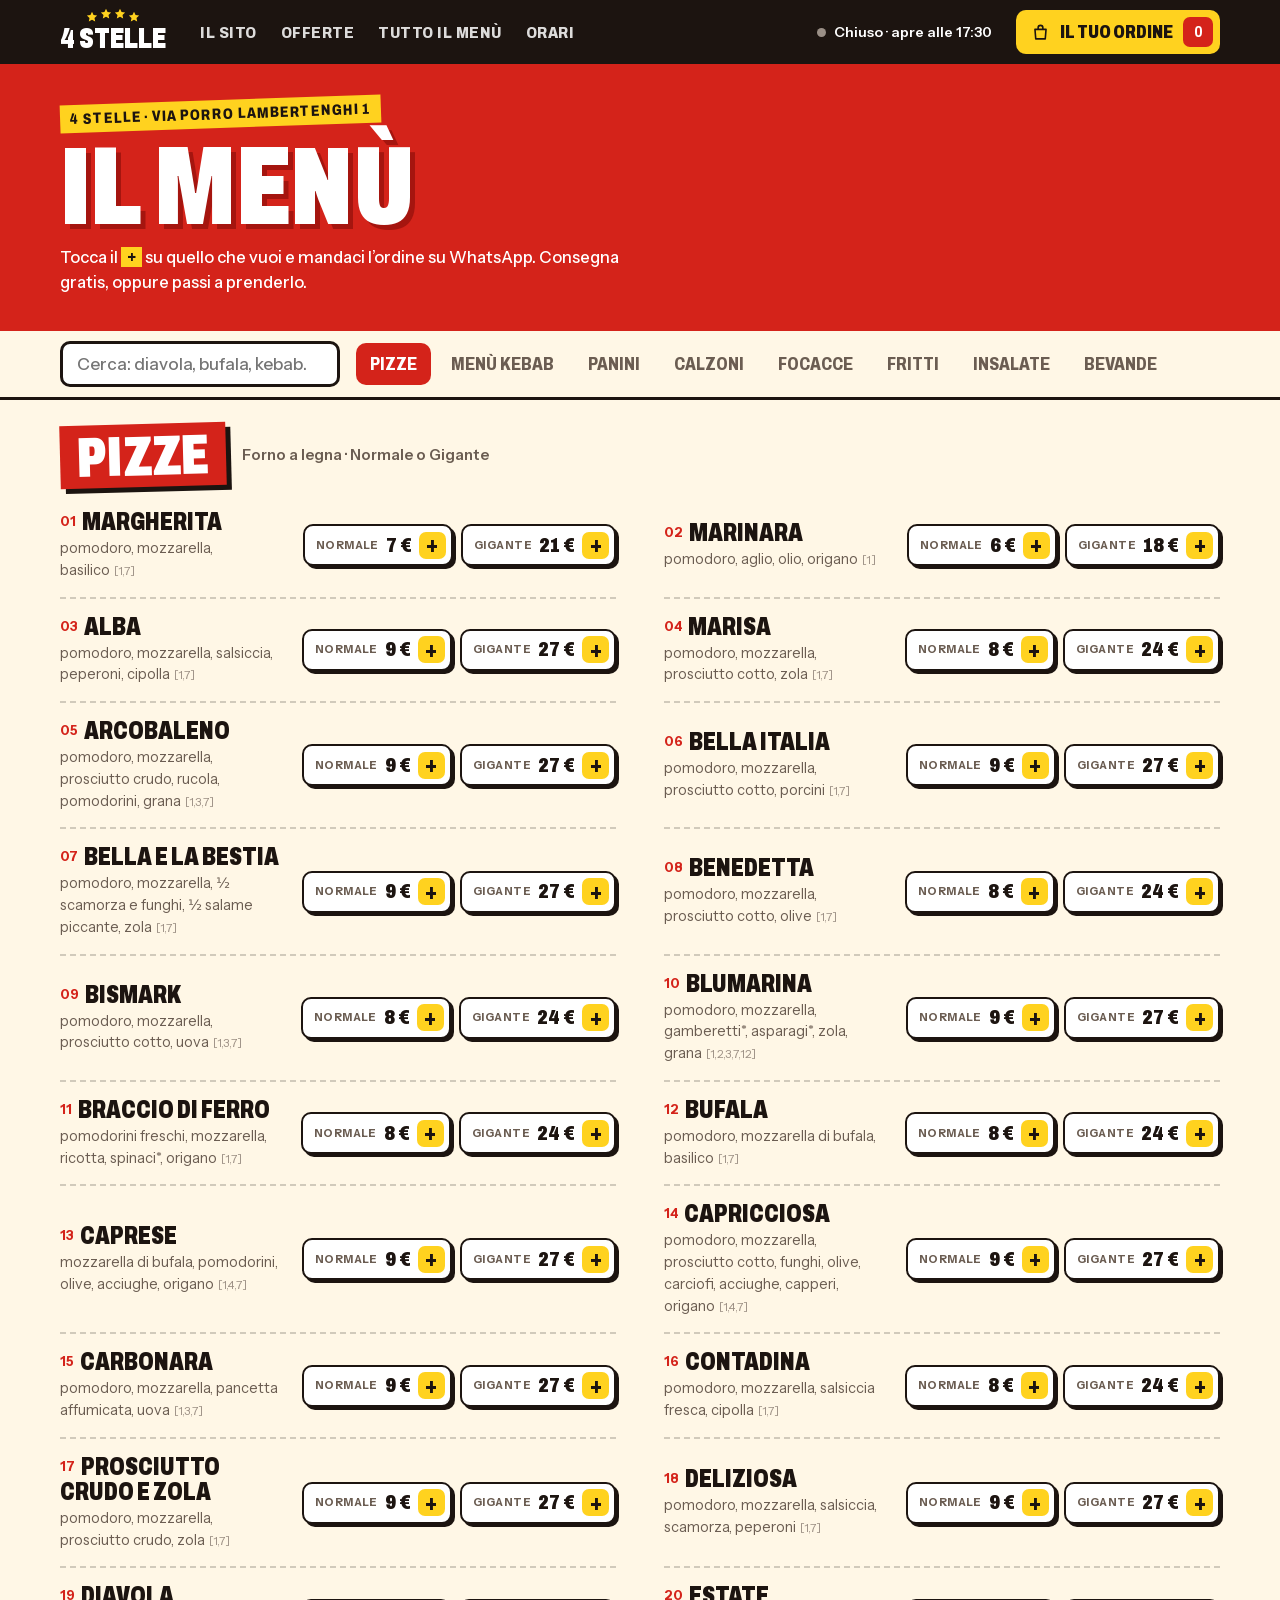
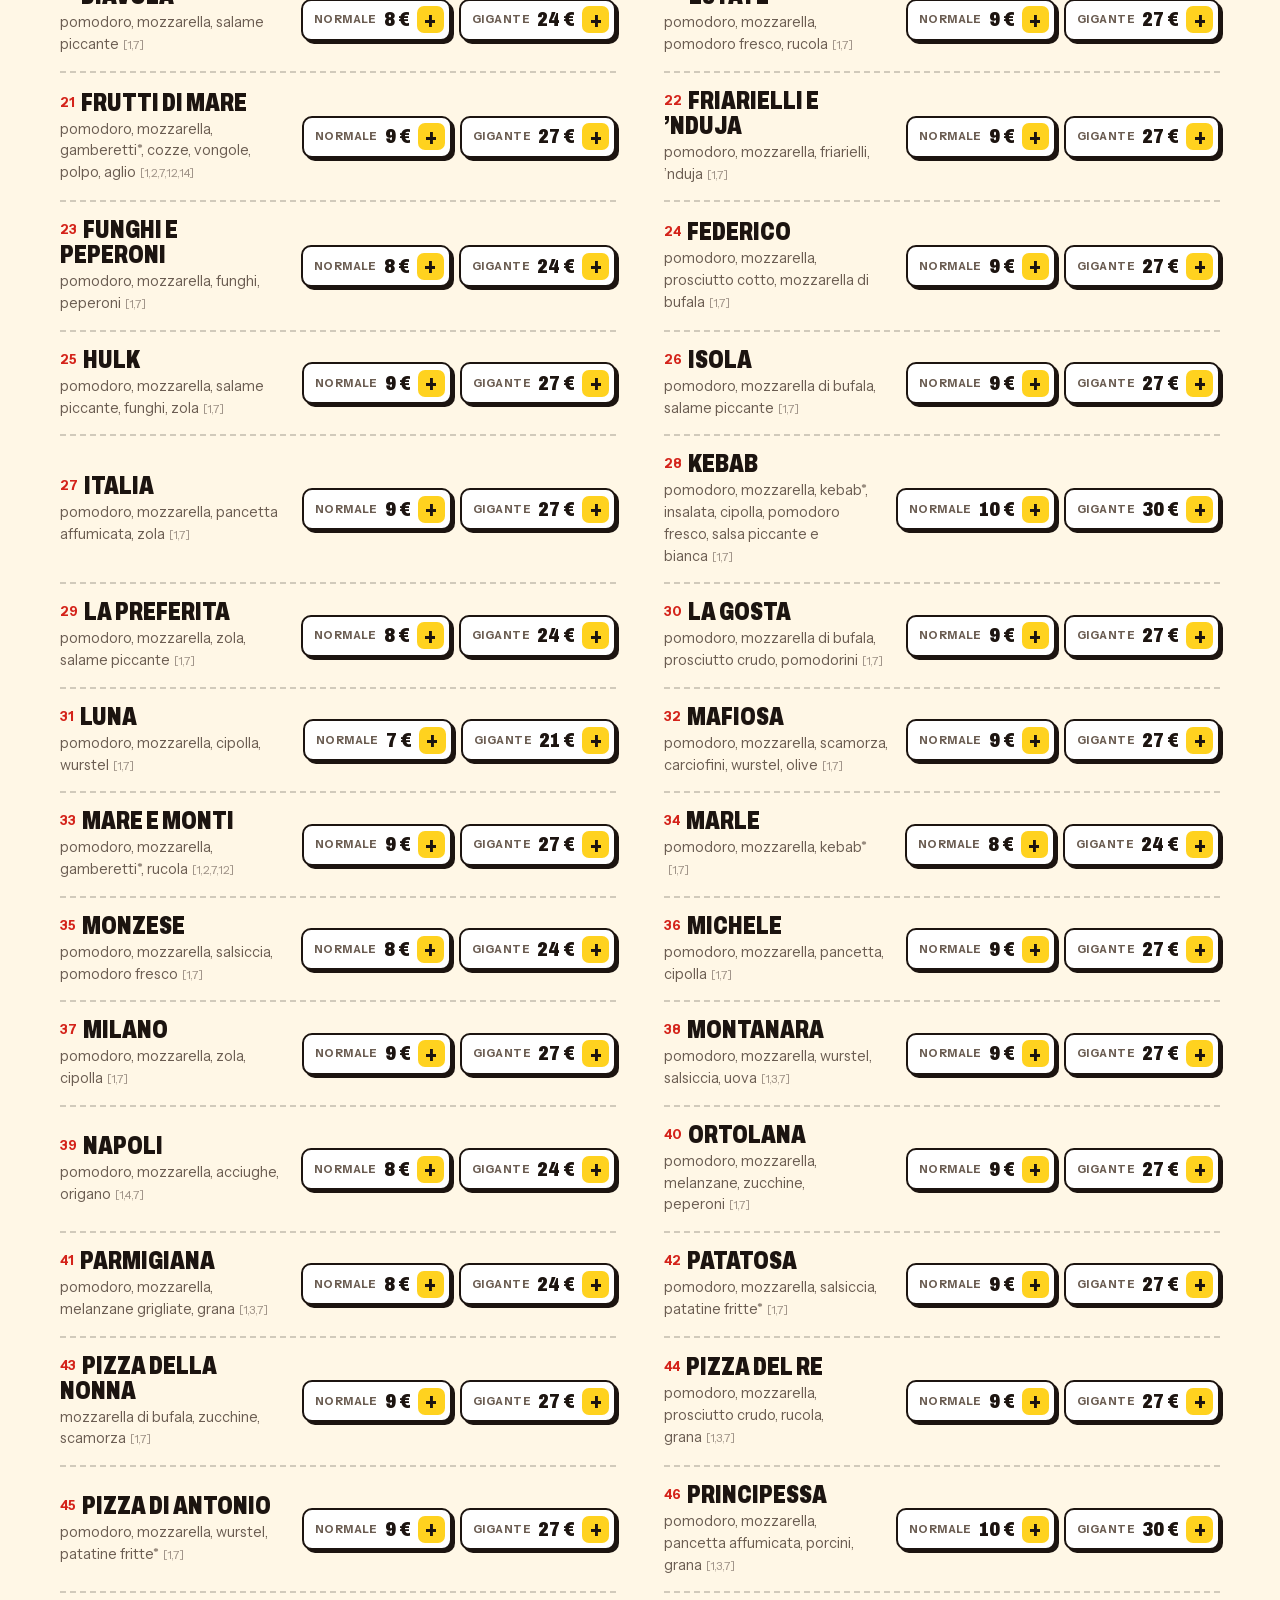
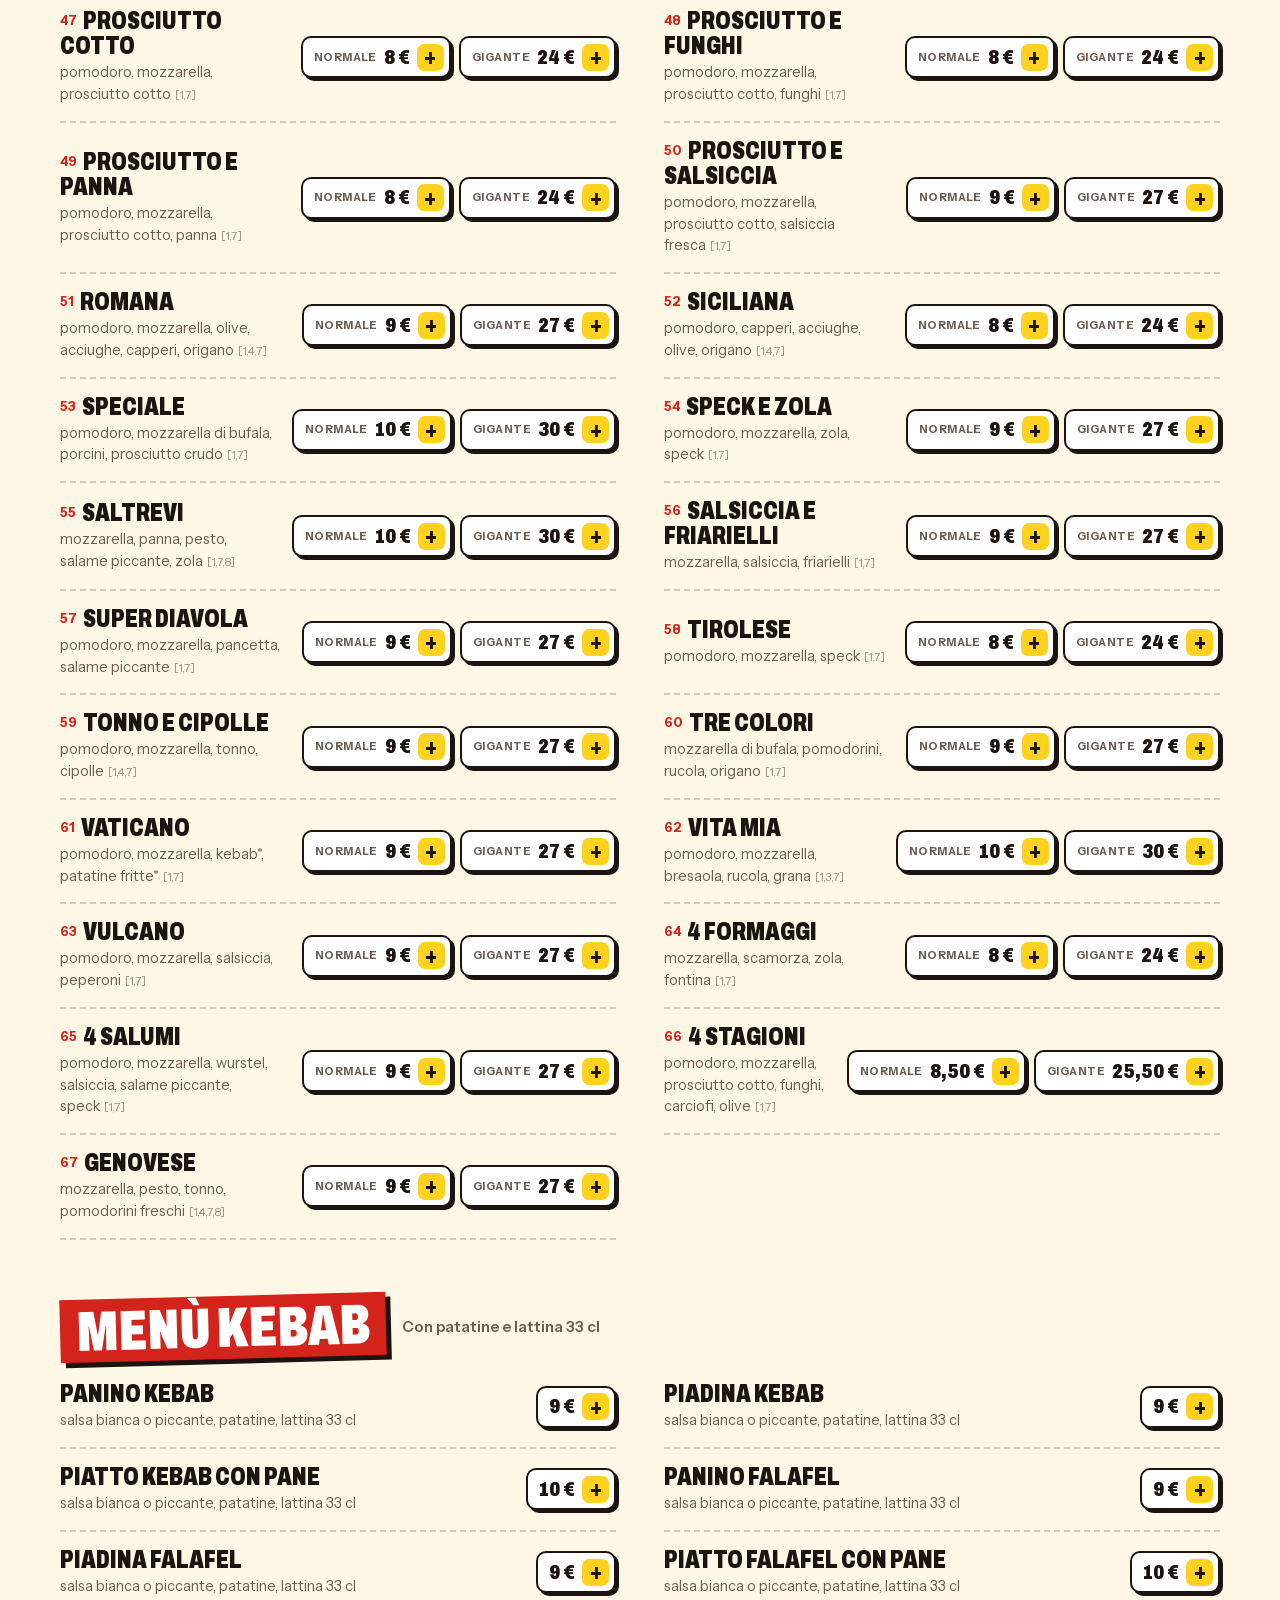
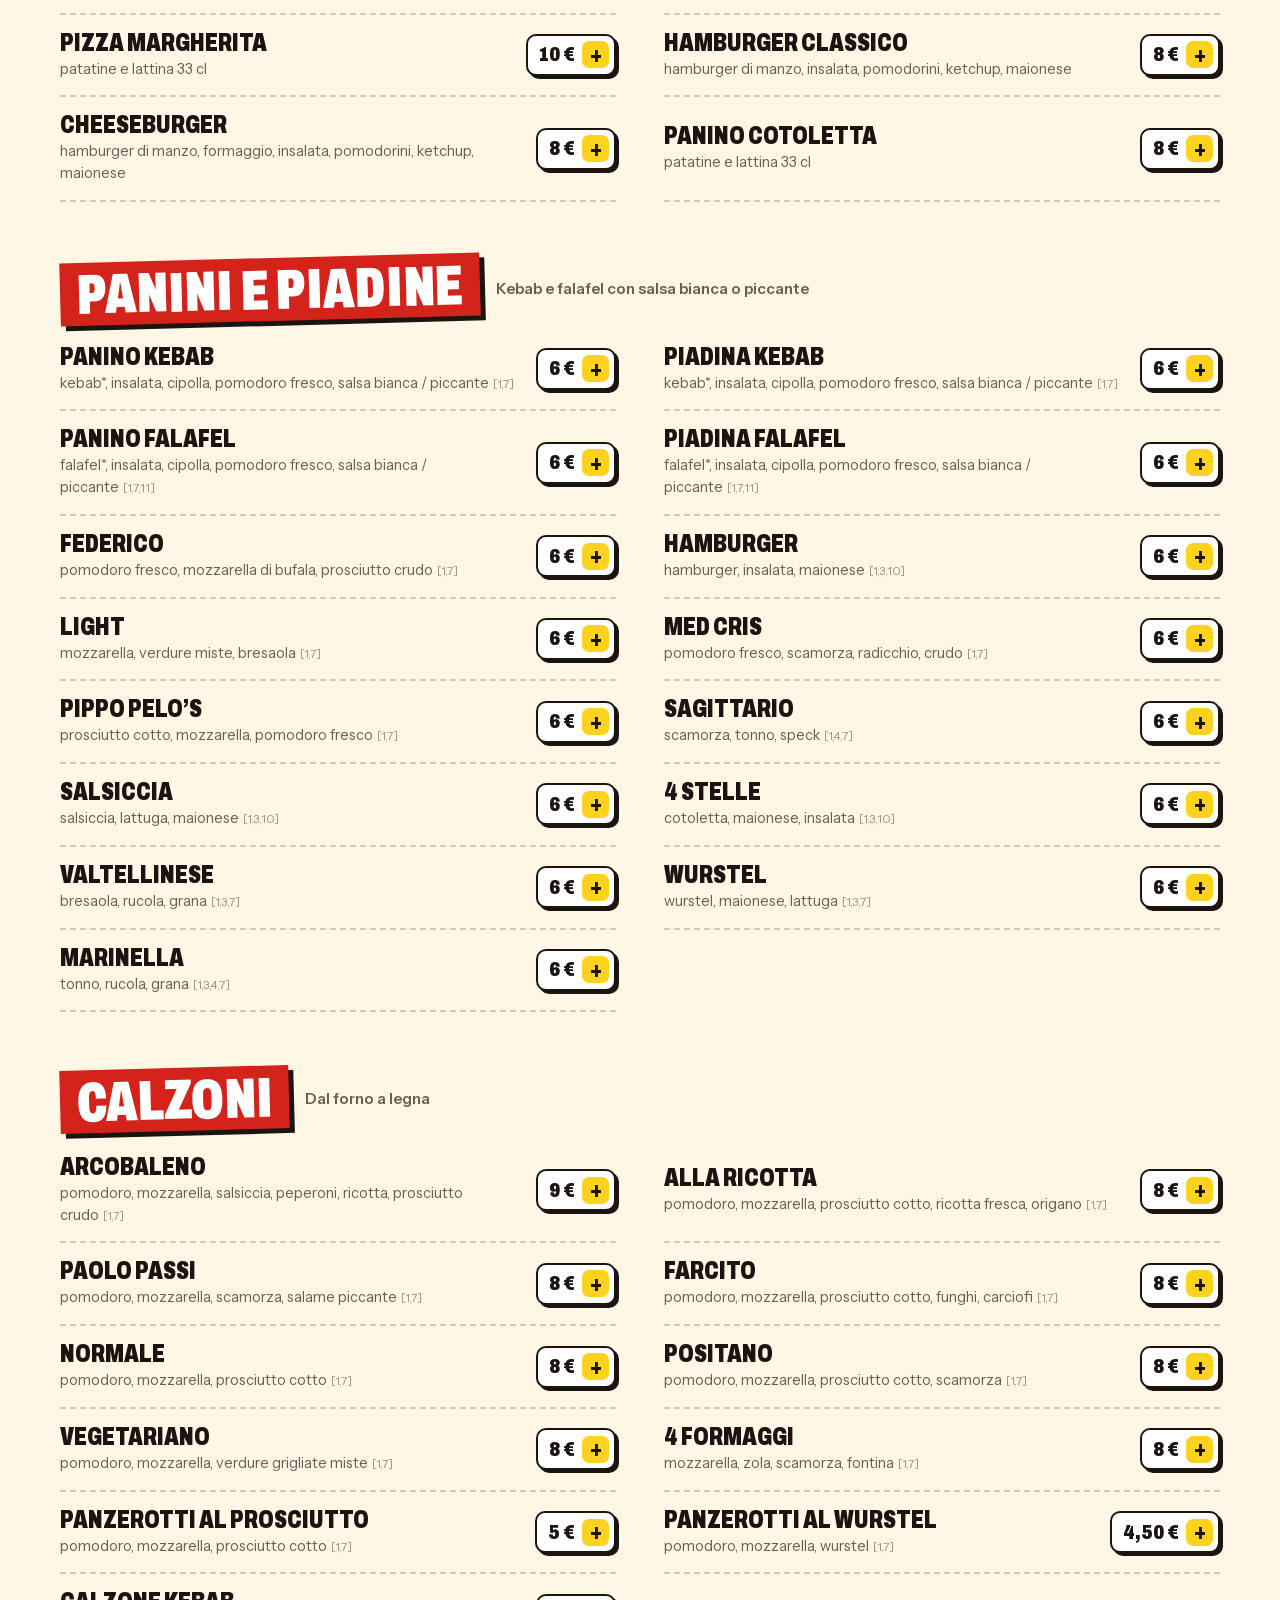
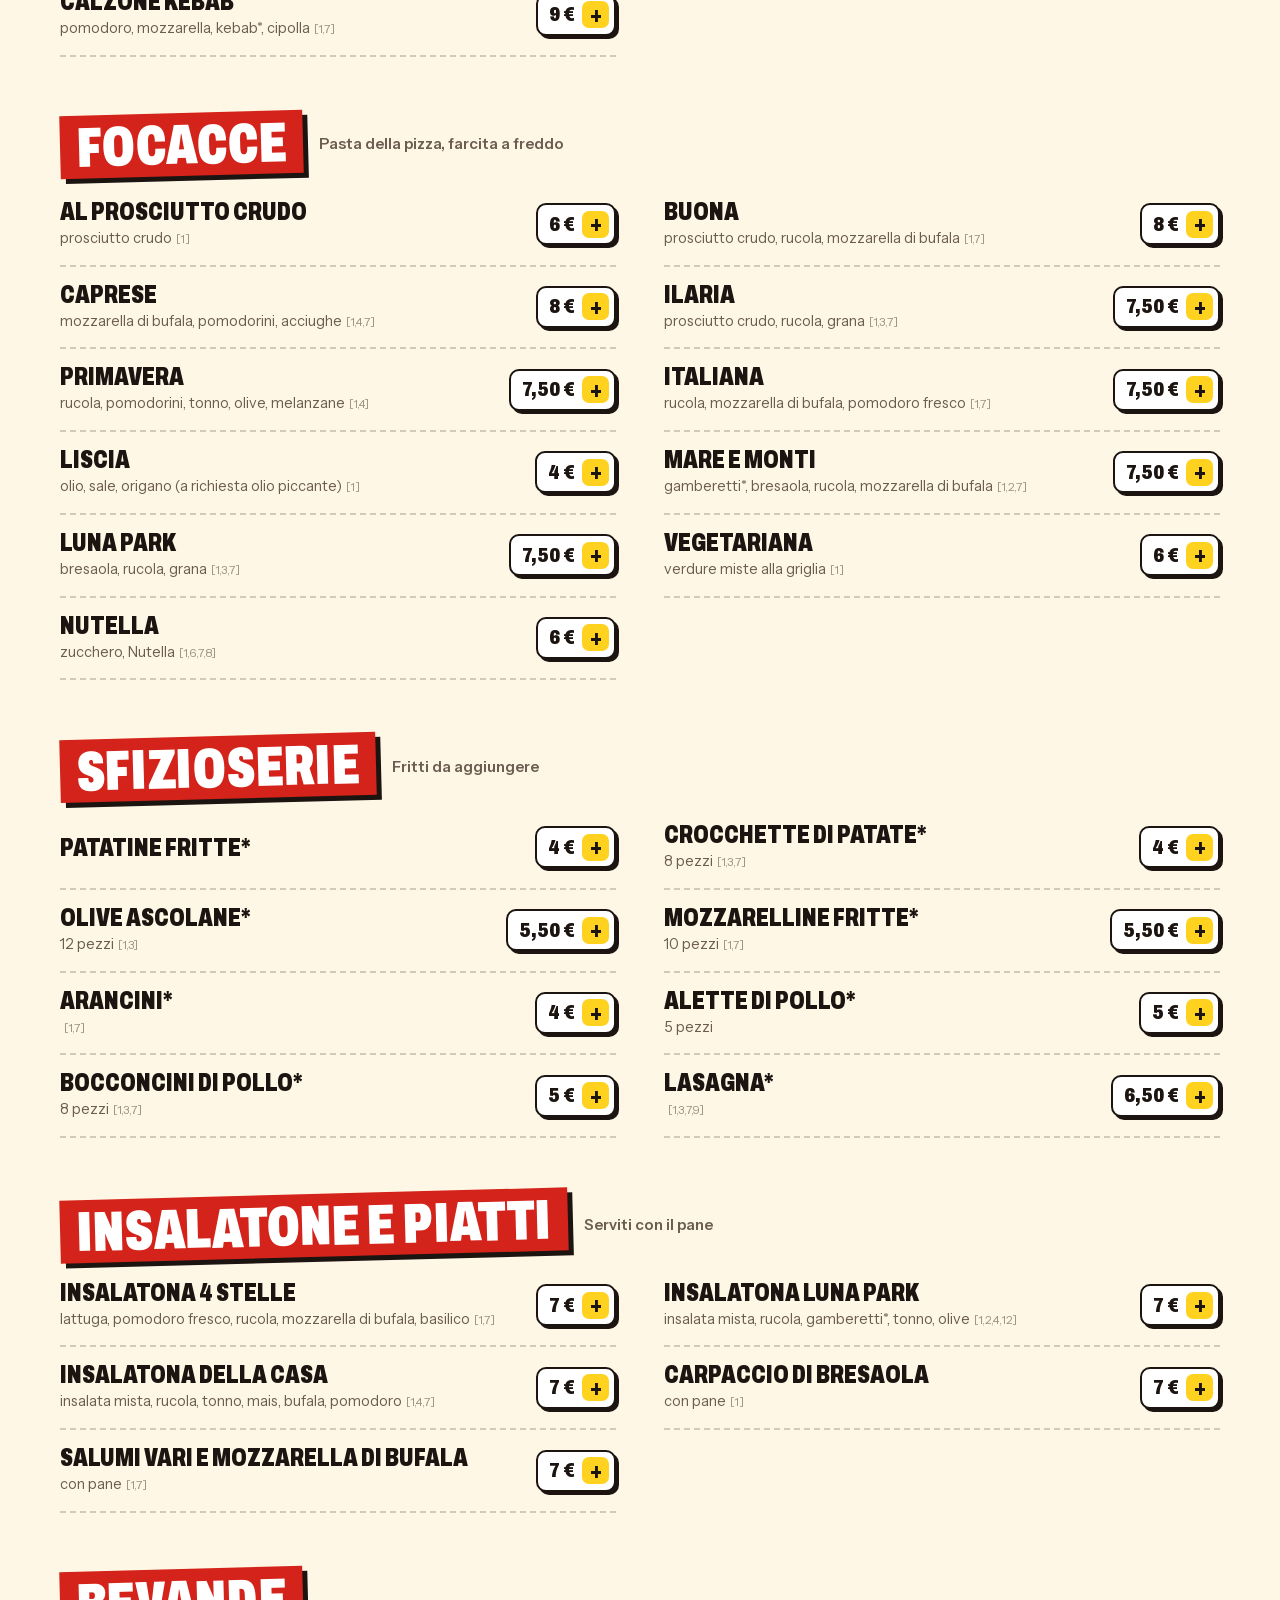
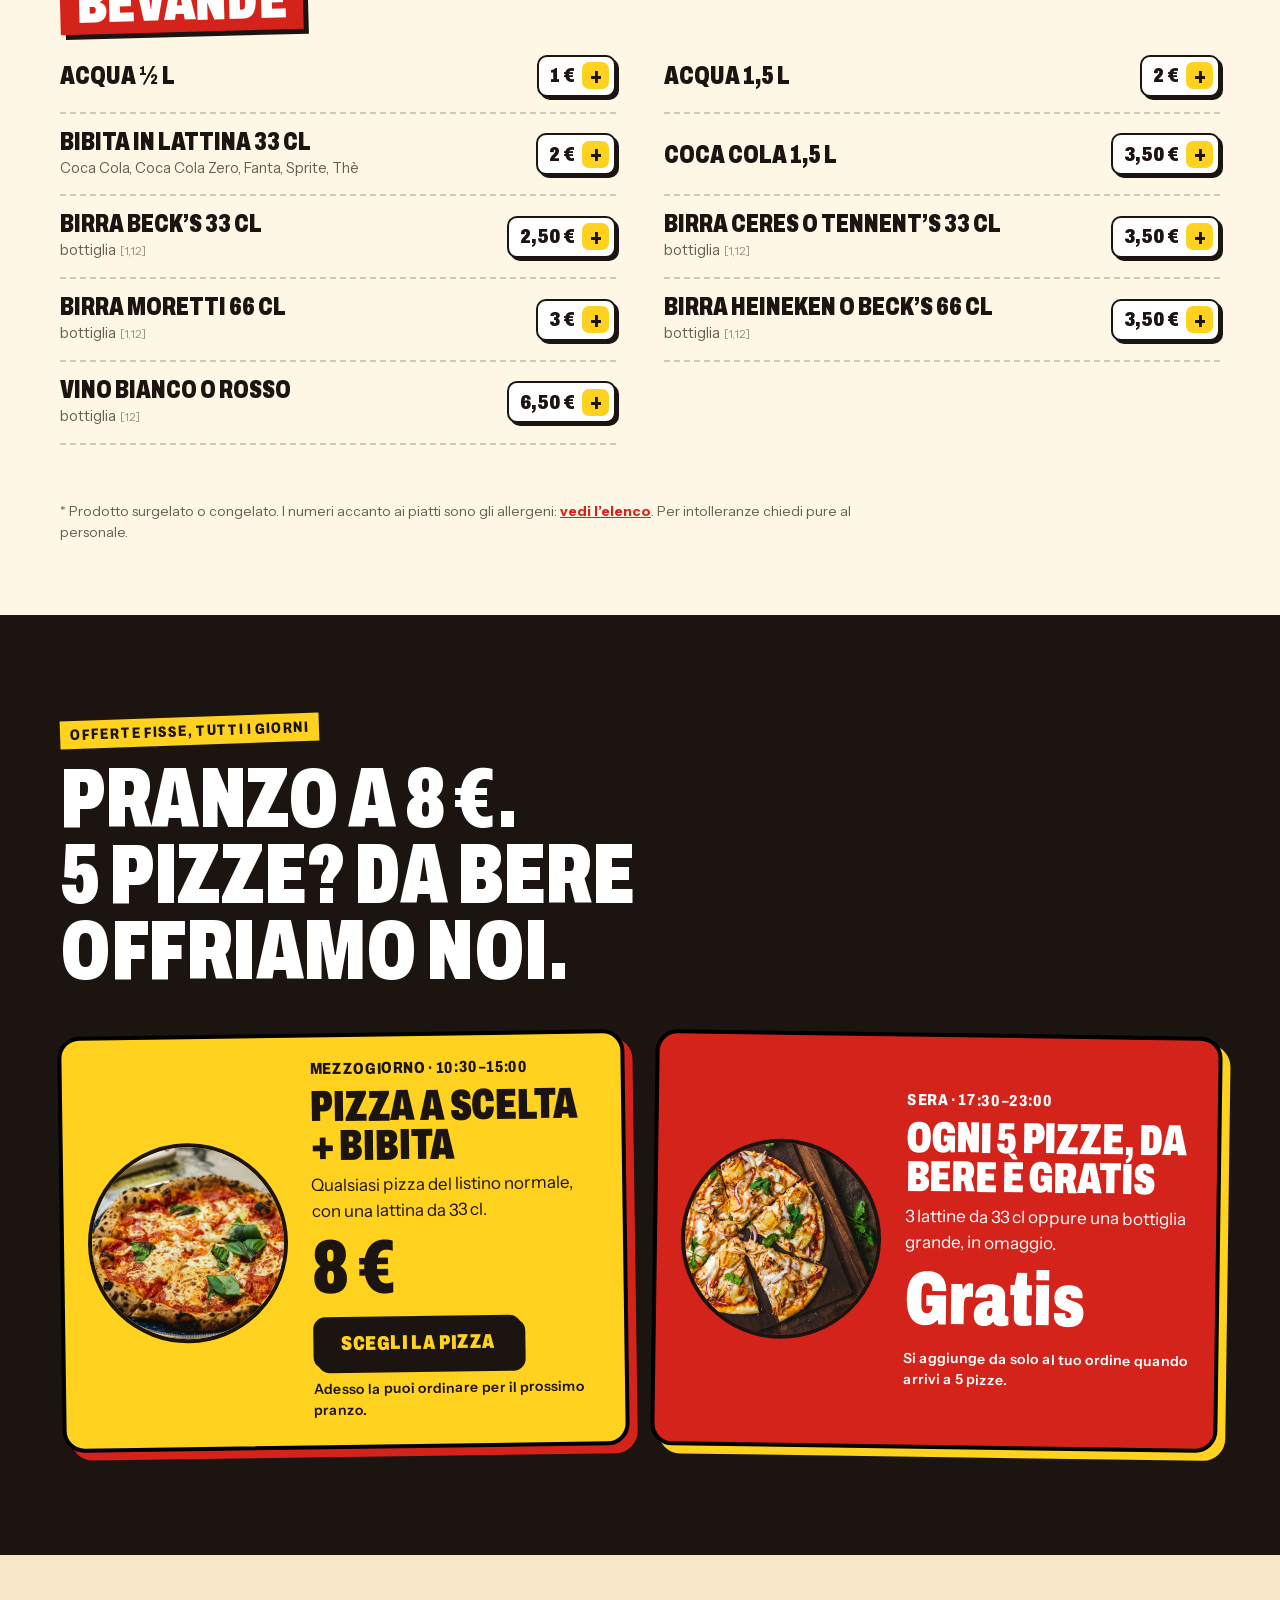
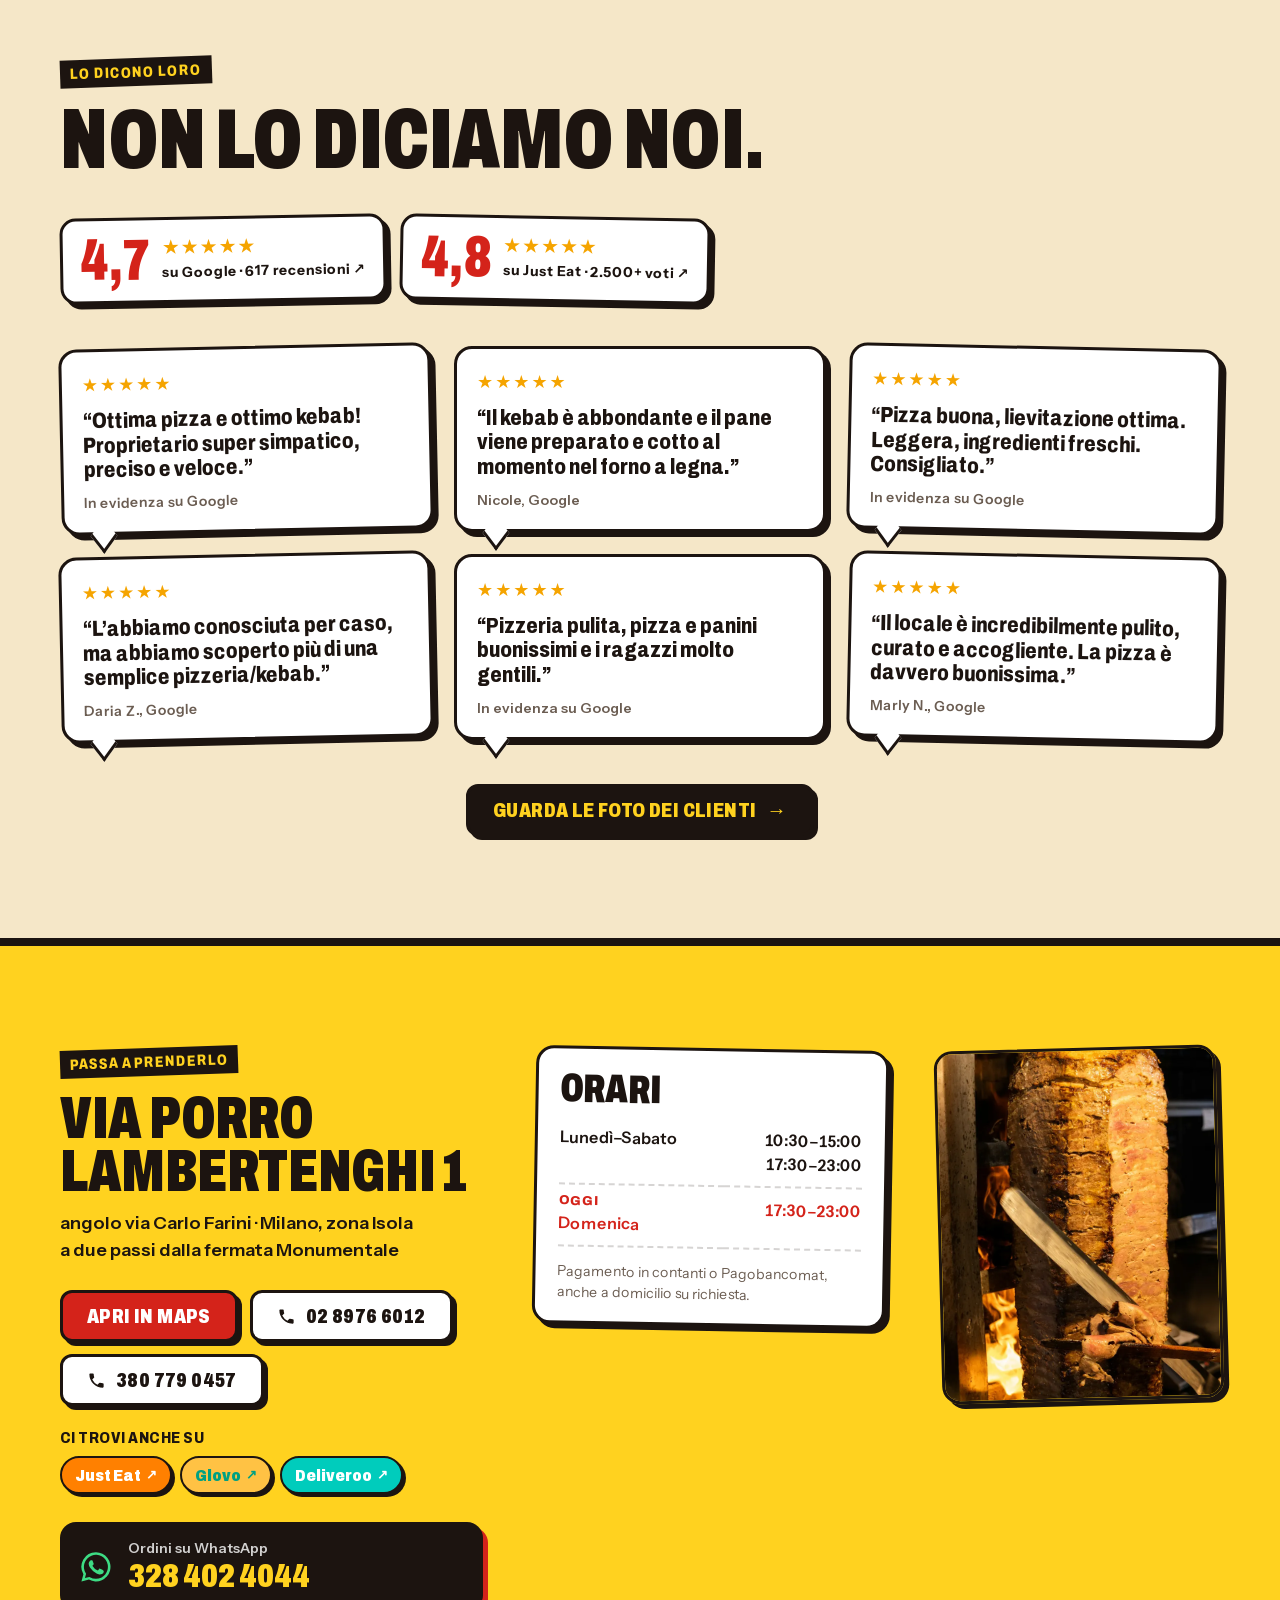
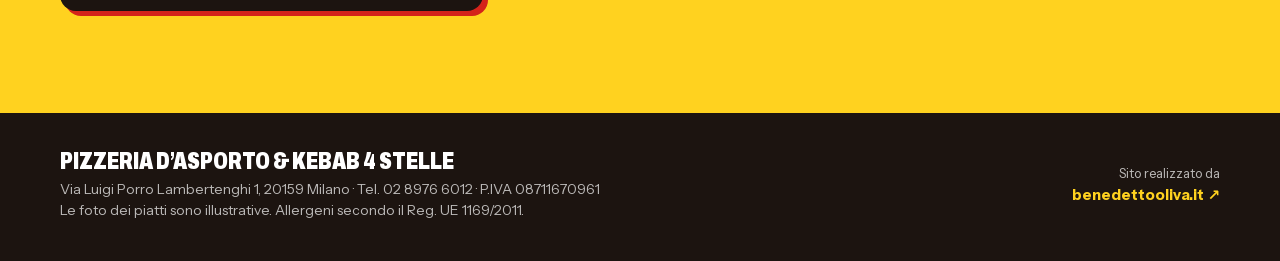
==== commit bfba1407: "Aggiorna anteprima" ====
--- a/menu/index.html
+++ b/menu/index.html
@@ -1 +1 @@
-<!doctype html> <html lang="it" class="js-off"> <head> <meta charset="utf-8"> <meta name="viewport" content="width=device-width,initial-scale=1,viewport-fit=cover"> <meta name="robots" content="noindex, nofollow"> <title>Menù — 4 Stelle, kebab e pizza a Milano Isola</title> <meta name="description" content="Il menù completo di 4 Stelle: 67 pizze, kebab, falafel, calzoni e focacce con prezzi e allergeni. Ordina su WhatsApp, consegna gratis."> <meta name="theme-color" content="#d4231a"> <link rel="icon" href="../favicon.svg" type="image/svg+xml"> <link rel="apple-touch-icon" href="../apple-touch-icon.png"> <link rel="preload" href="../assets/font/archivo.woff2" as="font" type="font/woff2" crossorigin> <link rel="stylesheet" href="../styles.css"> <script>document.documentElement.classList.replace("js-off","js")</script> <script type="application/ld+json">{"@context":"https://schema.org","@type":"Restaurant","name":"Pizzeria d'asporto & Kebab 4 Stelle","servesCuisine":["Pizza","Kebab"],"telephone":"+39 02 8976 6012","address":{"@type":"PostalAddress","streetAddress":"Via Luigi Porro Lambertenghi 1","postalCode":"20159","addressLocality":"Milano","addressCountry":"IT"},"openingHours":["Mo-Sa 10:30-15:00","Mo-Su 17:30-23:00"],"acceptsReservations":false}</script> </head> <body data-base="../"> <svg width="0" height="0" style="position:absolute" aria-hidden="true"> <symbol id="stella" viewBox="0 0 24 24"><path d="M12 1.6l3.1 6.6 7.2.9-5.3 5 1.4 7.1L12 17.7l-6.4 3.5 1.4-7.1-5.3-5 7.2-.9z"/></symbol> <symbol id="i-wa" viewBox="0 0 24 24"><path d="M12 2.2a9.7 9.7 0 0 0-8.4 14.6L2.3 21.7l5-1.3A9.7 9.7 0 1 0 12 2.2Zm0 17.7a8 8 0 0 1-4.1-1.1l-.3-.2-3 .8.8-2.9-.2-.3A8 8 0 1 1 12 19.9Zm4.4-6c-.2-.1-1.4-.7-1.7-.8-.2-.1-.4-.1-.5.1l-.8.9c-.1.2-.3.2-.5.1a6.5 6.5 0 0 1-3.2-2.8c-.2-.4.2-.4.7-1.3.1-.2 0-.3 0-.4l-.7-1.8c-.2-.5-.4-.4-.5-.4h-.5a.9.9 0 0 0-.7.3 2.8 2.8 0 0 0-.9 2.1 4.9 4.9 0 0 0 1 2.6 11.2 11.2 0 0 0 4.3 3.8c1.6.7 2.2.7 3 .6.5-.1 1.4-.6 1.6-1.2.2-.6.2-1 .1-1.2l-.4-.2Z"/></symbol> <symbol id="i-tel" viewBox="0 0 24 24"><path d="M6.6 10.8a15.1 15.1 0 0 0 6.6 6.6l2.2-2.2a1 1 0 0 1 1-.25 11.4 11.4 0 0 0 3.6.57 1 1 0 0 1 1 1V20a1 1 0 0 1-1 1A17 17 0 0 1 3 4a1 1 0 0 1 1-1h3.5a1 1 0 0 1 1 1c0 1.25.2 2.45.57 3.57a1 1 0 0 1-.25 1z"/></symbol> <symbol id="i-borsa" viewBox="0 0 24 24"><path fill="none" stroke="currentColor" stroke-width="2" stroke-linejoin="round" d="M5 8h14l-1 12H6L5 8Zm4 0V6a3 3 0 0 1 6 0v2"/></symbol> </svg> <header class="testata"> <div class="contenitore testata-riga"> <a class="logo" href="../" aria-label="4 Stelle, vai al sito"> <span class="logo-stelle"><svg><use href="#stella"/></svg><svg><use href="#stella"/></svg><svg><use href="#stella"/></svg><svg><use href="#stella"/></svg></span> <span class="logo-nome">4 Stelle</span> </a> <nav class="nav" aria-label="Sezioni"> <a href="../">Il sito</a> <a href="#offerte">Offerte</a> <a href="#menu">Tutto il menù</a> <a href="#dove">Orari</a> </nav> <span class="stato" data-stato><i></i><span>Orari</span></span> <button class="btn-carrello" type="button" data-apri-carrello aria-label="Apri il tuo ordine"> <svg><use href="#i-borsa"/></svg><span class="btn-carrello-testo">Il tuo ordine</span><b data-conta>0</b> </button> </div> </header> <main id="inizio"> <section class="menu-testa"> <div class="contenitore"> <p class="occhiello">4 Stelle · Via Porro Lambertenghi 1</p> <h1>Il menù</h1> <p>Tocca il <b>+</b> su quello che vuoi e mandaci l’ordine su WhatsApp. Consegna gratis, oppure passi a prenderlo.</p> </div> </section> <section class="sezione listino solo-menu" id="menu"> <div class="contenitore"> <div class="titolo-sezione"> <p class="occhiello">Tutto il menù</p> <h2>67 pizze. Sì, sessantasette.</h2> <p>Più panini, piadine, calzoni, focacce e fritti. Tocca il + e finisce nel tuo ordine.</p> </div> </div> <div class="listino-barra"> <div class="contenitore listino-barra-riga"> <label class="cerca"><span class="vh">Cerca nel menù</span><input type="search" placeholder="Cerca: diavola, bufala, kebab…" data-cerca autocomplete="off"></label> <div class="schede" role="tablist" data-schede></div> </div> </div> <div class="contenitore"> <div class="listino-corpo" data-listino data-tutte></div> <p class="listino-piede">* Prodotto surgelato o congelato. I numeri accanto ai piatti sono gli allergeni: <button type="button" class="link" data-apri-allergeni>vedi l’elenco</button>. Per intolleranze chiedi pure al personale.</p> </div> </section> <section class="sezione offerte" id="offerte"> <div class="contenitore"> <div class="titolo-sezione chiaro"> <p class="occhiello">Offerte fisse, tutti i giorni</p> <h2>Pranzo a 8 €.<br>5 pizze? Da bere offriamo noi.</h2> </div> <div class="offerte-griglia"> <article class="offerta offerta-pranzo" data-offerta="pranzo"> <img src="../assets/foto/pizza-alto-700.webp" srcset="../assets/foto/pizza-alto-700.webp 700w, ../assets/foto/pizza-alto-1200.webp 1200w" sizes="(min-width: 900px) 260px, 40vw" alt="Pizza margherita vista dall’alto" loading="lazy" width="700" height="700"> <div> <p class="offerta-quando">Mezzogiorno · 10:30–15:00</p> <h3>Pizza a scelta + bibita</h3> <p>Qualsiasi pizza del listino normale, con una lattina da 33 cl.</p> <p class="offerta-prezzo">8 €</p> <button class="btn btn-scuro" type="button" data-apri-pranzo>Scegli la pizza</button> <p class="offerta-nota" data-nota-pranzo></p> </div> </article> <article class="offerta offerta-sera"> <img src="../assets/foto/pizze-tavolo-700.webp" srcset="../assets/foto/pizze-tavolo-700.webp 700w, ../assets/foto/pizze-tavolo-1200.webp 1200w" sizes="(min-width: 900px) 260px, 40vw" alt="Pizze sul tagliere" loading="lazy" width="700" height="700"> <div> <p class="offerta-quando">Sera · 17:30–23:00</p> <h3>Ogni 5 pizze, da bere è gratis</h3> <p>3 lattine da 33 cl oppure una bottiglia grande, in omaggio.</p> <p class="offerta-prezzo">Gratis</p> <p class="offerta-nota">Si aggiunge da solo al tuo ordine quando arrivi a 5 pizze.</p> </div> </article> </div> </div> </section> <section class="sezione recensioni" id="recensioni"> <div class="contenitore"> <div class="recensioni-testa"> <div class="titolo-sezione"> <p class="occhiello">Lo dicono loro</p> <h2>Non lo diciamo noi.</h2> </div> <div class="voti" data-voti></div> </div> <div class="recensioni-griglia" data-recensioni></div> <p class="recensioni-altro"><a class="btn btn-scuro" href="../recensioni/">Guarda le foto dei clienti <span aria-hidden="true">→</span></a></p> </div> </section> <section class="sezione dove" id="dove"> <div class="contenitore dove-griglia"> <div> <p class="occhiello">Passa a prenderlo</p> <h2>Via Porro Lambertenghi 1</h2> <p class="dove-angolo">angolo via Carlo Farini · Milano, zona Isola<br>a due passi dalla fermata Monumentale</p> <div class="dove-azioni"> <a class="btn btn-giallo" href="#" data-maps target="_blank" rel="noopener">Apri in Maps</a> <a class="btn btn-linea" href="tel:+390289766012"><svg><use href="#i-tel"/></svg>02 8976 6012</a> <a class="btn btn-linea" href="tel:+393807790457"><svg><use href="#i-tel"/></svg>380 779 0457</a> </div> <div class="dove-app"><span>Ci trovi anche su</span><div data-app></div></div> <div class="dove-wa"> <svg><use href="#i-wa"/></svg> <div><b>Ordini su WhatsApp</b><a href="https://wa.me/393284024044" target="_blank" rel="noopener">328 402 4044</a></div> </div> </div> <div class="orari"> <h3>Orari</h3> <table data-orari></table> <p class="orari-nota">Pagamento in contanti o Pagobancomat, anche a domicilio su richiesta.</p> </div> <figure class="dove-foto"> <img src="../assets/foto/coltello-700.webp" srcset="../assets/foto/coltello-700.webp 700w, ../assets/foto/coltello-1200.webp 1200w" sizes="(min-width: 1000px) 340px, 90vw" alt="Il kebab tagliato dal girarrosto" loading="lazy" width="700" height="875"> </figure> </div> </section> </main> <footer class="piede"> <div class="contenitore piede-riga"> <div> <p class="piede-nome">Pizzeria d’asporto &amp; Kebab 4 Stelle</p> <p>Via Luigi Porro Lambertenghi 1, 20159 Milano · Tel. 02 8976 6012 · P.IVA da inserire</p> <p>Le foto dei piatti sono illustrative. Allergeni secondo il Reg. UE 1169/2011.</p> </div> <a class="firma" href="https://benedettooliva.it/siti-web-tutta-italia/" target="_blank" rel="noopener"><span>Sito realizzato da</span><b>benedettooliva.it ↗</b></a> </div> </footer> <div class="barra-tel"> <a href="tel:+390289766012" class="barra-chiama"><svg><use href="#i-tel"/></svg>Chiama</a> <button type="button" class="barra-ordina" data-barra-ordina><svg><use href="#i-borsa"/></svg><span data-barra-testo>Ordina</span></button> </div> <div class="velo" data-velo hidden></div> <aside class="carrello" data-carrello aria-label="Il tuo ordine" aria-hidden="true"> <div class="carrello-testa"> <h2>Il tuo ordine</h2> <button class="chiudi" type="button" data-chiudi aria-label="Chiudi">×</button> </div> <div class="carrello-corpo"> <div class="carrello-vuoto" data-vuoto> <p><b>Ancora vuoto.</b></p> <p>Parti da un kebab? Aggiungi quello che vuoi: alla fine ti apriamo WhatsApp con l’ordine già scritto.</p> <a class="btn btn-scuro" href="#menu" data-chiudi>Guarda il menù</a> </div> <ul class="righe" data-righe></ul> <div class="omaggio" data-omaggio hidden></div> <form class="dati" data-dati hidden> <fieldset class="segmento"> <legend class="vh">Come lo vuoi</legend> <label><input type="radio" name="modo" value="consegna" checked="checked"><span>Consegna gratis</span></label> <label><input type="radio" name="modo" value="ritiro"><span>Ritiro al locale</span></label> </fieldset> <label class="campo"><span>Nome</span><input name="nome" autocomplete="given-name" required></label> <div data-solo-consegna> <label class="campo"><span>Indirizzo</span><input name="indirizzo" autocomplete="street-address" placeholder="Via e numero civico"></label> <label class="campo"><span>Citofono / piano</span><input name="citofono" placeholder="Facoltativo"></label> <p class="campo-nota" data-cap></p> </div> <label class="campo"><span>Quando</span><select name="quando" data-quando></select></label> <fieldset class="segmento piccolo"> <legend>Pagamento</legend> <label><input type="radio" name="paga" value="contanti" checked="checked"><span>Contanti</span></label> <label><input type="radio" name="paga" value="bancomat"><span>Pagobancomat</span></label> </fieldset> <label class="campo"><span>Note</span><textarea name="note" rows="2" placeholder="Allergie, senza cipolla, ben cotta…"></textarea></label> </form> </div> <div class="carrello-piede" data-piede hidden> <p class="totale"><span>Totale</span><b data-totale>0 €</b></p> <p class="avviso" data-avviso></p> <button class="btn btn-wa" type="button" data-invia><svg><use href="#i-wa"/></svg>Invia l’ordine su WhatsApp</button> <p class="carrello-nota">Nessun pagamento online: paghi alla consegna o al ritiro. Ti rispondiamo su WhatsApp per confermare.</p> </div> </aside> <dialog class="scheda" data-scheda aria-label="Scegli e aggiungi"> <button class="chiudi scheda-chiudi" type="button" data-scheda-chiudi aria-label="Chiudi">×</button> <div class="scheda-corpo" data-scheda-corpo></div> <div class="scheda-piede"> <div class="quantita-grande"><button type="button" data-scheda-meno aria-label="Uno in meno">−</button><b data-scheda-q aria-live="polite">1</b><button type="button" data-scheda-piu aria-label="Uno in più">+</button></div> <button class="btn btn-giallo" type="button" data-scheda-ok>Aggiungi</button> </div> </dialog> <dialog class="finestra" data-finestra-allergeni> <form method="dialog" class="finestra-corpo"> <h2>Allergeni</h2> <ol class="allergeni" data-allergeni></ol> <div class="finestra-azioni"><button class="btn btn-scuro" value="ok">Ho capito</button></div> </form> </dialog> <div class="avviso-aggiunto" data-toast role="status" aria-live="polite"></div> <script src="../dati.js"></script> <script src="../app.js"></script> </body> </html> +<!doctype html> <html lang="it" class="js-off"> <head> <meta charset="utf-8"> <meta name="viewport" content="width=device-width,initial-scale=1,viewport-fit=cover"> <meta name="robots" content="noindex, nofollow"> <title>Menù — 4 Stelle, kebab e pizza a Milano Isola</title> <meta name="description" content="Il menù completo di 4 Stelle: 67 pizze, kebab, falafel, calzoni e focacce con prezzi e allergeni. Ordina su WhatsApp, consegna gratis."> <meta name="theme-color" content="#d4231a"> <link rel="icon" href="../favicon.svg" type="image/svg+xml"> <link rel="apple-touch-icon" href="../apple-touch-icon.png"> <link rel="preload" href="../assets/font/archivo.woff2" as="font" type="font/woff2" crossorigin> <link rel="stylesheet" href="../styles.css?v=6fc31e82"> <script>document.documentElement.classList.replace("js-off","js")</script> <script type="application/ld+json">{"@context":"https://schema.org","@type":"Restaurant","name":"Pizzeria d'asporto & Kebab 4 Stelle","servesCuisine":["Pizza","Kebab"],"telephone":"+39 02 8976 6012","address":{"@type":"PostalAddress","streetAddress":"Via Luigi Porro Lambertenghi 1","postalCode":"20159","addressLocality":"Milano","addressCountry":"IT"},"openingHours":["Mo-Sa 10:30-15:00","Mo-Su 17:30-23:00"],"acceptsReservations":false}</script> </head> <body data-base="../"> <svg width="0" height="0" style="position:absolute" aria-hidden="true"> <symbol id="stella" viewBox="0 0 24 24"><path d="M12 1.6l3.1 6.6 7.2.9-5.3 5 1.4 7.1L12 17.7l-6.4 3.5 1.4-7.1-5.3-5 7.2-.9z"/></symbol> <symbol id="i-wa" viewBox="0 0 24 24"><path d="M12 2.2a9.7 9.7 0 0 0-8.4 14.6L2.3 21.7l5-1.3A9.7 9.7 0 1 0 12 2.2Zm0 17.7a8 8 0 0 1-4.1-1.1l-.3-.2-3 .8.8-2.9-.2-.3A8 8 0 1 1 12 19.9Zm4.4-6c-.2-.1-1.4-.7-1.7-.8-.2-.1-.4-.1-.5.1l-.8.9c-.1.2-.3.2-.5.1a6.5 6.5 0 0 1-3.2-2.8c-.2-.4.2-.4.7-1.3.1-.2 0-.3 0-.4l-.7-1.8c-.2-.5-.4-.4-.5-.4h-.5a.9.9 0 0 0-.7.3 2.8 2.8 0 0 0-.9 2.1 4.9 4.9 0 0 0 1 2.6 11.2 11.2 0 0 0 4.3 3.8c1.6.7 2.2.7 3 .6.5-.1 1.4-.6 1.6-1.2.2-.6.2-1 .1-1.2l-.4-.2Z"/></symbol> <symbol id="i-tel" viewBox="0 0 24 24"><path d="M6.6 10.8a15.1 15.1 0 0 0 6.6 6.6l2.2-2.2a1 1 0 0 1 1-.25 11.4 11.4 0 0 0 3.6.57 1 1 0 0 1 1 1V20a1 1 0 0 1-1 1A17 17 0 0 1 3 4a1 1 0 0 1 1-1h3.5a1 1 0 0 1 1 1c0 1.25.2 2.45.57 3.57a1 1 0 0 1-.25 1z"/></symbol> <symbol id="i-borsa" viewBox="0 0 24 24"><path fill="none" stroke="currentColor" stroke-width="2" stroke-linejoin="round" d="M5 8h14l-1 12H6L5 8Zm4 0V6a3 3 0 0 1 6 0v2"/></symbol> </svg> <header class="testata"> <div class="contenitore testata-riga"> <a class="logo" href="../" aria-label="4 Stelle, vai al sito"> <span class="logo-stelle"><svg><use href="#stella"/></svg><svg><use href="#stella"/></svg><svg><use href="#stella"/></svg><svg><use href="#stella"/></svg></span> <span class="logo-nome">4 Stelle</span> </a> <nav class="nav" aria-label="Sezioni"> <a href="../">Il sito</a> <a href="#offerte">Offerte</a> <a href="#menu">Tutto il menù</a> <a href="#dove">Orari</a> </nav> <span class="stato" data-stato><i></i><span>Orari</span></span> <button class="btn-carrello" type="button" data-apri-carrello aria-label="Apri il tuo ordine"> <svg><use href="#i-borsa"/></svg><span class="btn-carrello-testo">Il tuo ordine</span><b data-conta>0</b> </button> </div> </header> <main id="inizio"> <section class="menu-testa"> <div class="contenitore"> <p class="occhiello">4 Stelle · Via Porro Lambertenghi 1</p> <h1>Il menù</h1> <p>Tocca il <b>+</b> su quello che vuoi e mandaci l’ordine su WhatsApp. Consegna gratis, oppure passi a prenderlo.</p> </div> </section> <section class="sezione listino solo-menu" id="menu"> <div class="contenitore"> <div class="titolo-sezione"> <p class="occhiello">Tutto il menù</p> <h2>67 pizze. Sì, sessantasette.</h2> <p>Più panini, piadine, calzoni, focacce e fritti. Tocca il + e finisce nel tuo ordine.</p> </div> </div> <div class="listino-barra"> <div class="contenitore listino-barra-riga"> <label class="cerca"><span class="vh">Cerca nel menù</span><input type="search" placeholder="Cerca: diavola, bufala, kebab…" data-cerca autocomplete="off"></label> <div class="schede" role="tablist" data-schede></div> </div> </div> <div class="contenitore"> <div class="listino-corpo" data-listino data-tutte></div> <p class="listino-piede">* Prodotto surgelato o congelato. I numeri accanto ai piatti sono gli allergeni: <button type="button" class="link" data-apri-allergeni>vedi l’elenco</button>. Per intolleranze chiedi pure al personale.</p> </div> </section> <section class="sezione offerte" id="offerte"> <div class="contenitore"> <div class="titolo-sezione chiaro"> <p class="occhiello">Offerte fisse, tutti i giorni</p> <h2>Pranzo a 8 €.<br>5 pizze? Da bere offriamo noi.</h2> </div> <div class="offerte-griglia"> <article class="offerta offerta-pranzo" data-offerta="pranzo"> <img src="../assets/foto/pizza-alto-700.webp" srcset="../assets/foto/pizza-alto-700.webp 700w, ../assets/foto/pizza-alto-1200.webp 1200w" sizes="(min-width: 900px) 260px, 40vw" alt="Pizza margherita vista dall’alto" loading="lazy" width="700" height="700"> <div> <p class="offerta-quando">Mezzogiorno · 10:30–15:00</p> <h3>Pizza a scelta + bibita</h3> <p>Qualsiasi pizza del listino normale, con una lattina da 33 cl.</p> <p class="offerta-prezzo">8 €</p> <button class="btn btn-scuro" type="button" data-apri-pranzo>Scegli la pizza</button> <p class="offerta-nota" data-nota-pranzo></p> </div> </article> <article class="offerta offerta-sera"> <img src="../assets/foto/pizze-tavolo-700.webp" srcset="../assets/foto/pizze-tavolo-700.webp 700w, ../assets/foto/pizze-tavolo-1200.webp 1200w" sizes="(min-width: 900px) 260px, 40vw" alt="Pizze sul tagliere" loading="lazy" width="700" height="700"> <div> <p class="offerta-quando">Sera · 17:30–23:00</p> <h3>Ogni 5 pizze, da bere è gratis</h3> <p>3 lattine da 33 cl oppure una bottiglia grande, in omaggio.</p> <p class="offerta-prezzo">Gratis</p> <p class="offerta-nota">Si aggiunge da solo al tuo ordine quando arrivi a 5 pizze.</p> </div> </article> </div> </div> </section> <section class="sezione recensioni" id="recensioni"> <div class="contenitore"> <div class="recensioni-testa"> <div class="titolo-sezione"> <p class="occhiello">Lo dicono loro</p> <h2>Non lo diciamo noi.</h2> </div> <div class="voti" data-voti></div> </div> <div class="recensioni-griglia" data-recensioni></div> <p class="recensioni-altro"><a class="btn btn-scuro" href="../recensioni/">Guarda le foto dei clienti <span aria-hidden="true">→</span></a></p> </div> </section> <section class="sezione dove" id="dove"> <div class="contenitore dove-griglia"> <div> <p class="occhiello">Passa a prenderlo</p> <h2>Via Porro Lambertenghi 1</h2> <p class="dove-angolo">angolo via Carlo Farini · Milano, zona Isola<br>a due passi dalla fermata Monumentale</p> <div class="dove-azioni"> <a class="btn btn-giallo" href="#" data-maps target="_blank" rel="noopener">Apri in Maps</a> <a class="btn btn-linea" href="tel:+390289766012"><svg><use href="#i-tel"/></svg>02 8976 6012</a> <a class="btn btn-linea" href="tel:+393807790457"><svg><use href="#i-tel"/></svg>380 779 0457</a> </div> <div class="dove-app"><span>Ci trovi anche su</span><div data-app></div></div> <div class="dove-wa"> <svg><use href="#i-wa"/></svg> <div><b>Ordini su WhatsApp</b><a href="https://wa.me/393284024044" target="_blank" rel="noopener">328 402 4044</a></div> </div> </div> <div class="orari"> <h3>Orari</h3> <table data-orari></table> <p class="orari-nota">Pagamento in contanti o Pagobancomat, anche a domicilio su richiesta.</p> </div> <figure class="dove-foto"> <img src="../assets/foto/coltello-700.webp" srcset="../assets/foto/coltello-700.webp 700w, ../assets/foto/coltello-1200.webp 1200w" sizes="(min-width: 1000px) 340px, 90vw" alt="Il kebab tagliato dal girarrosto" loading="lazy" width="700" height="875"> </figure> </div> </section> </main> <footer class="piede"> <div class="contenitore piede-riga"> <div> <p class="piede-nome">Pizzeria d’asporto &amp; Kebab 4 Stelle</p> <p>Via Luigi Porro Lambertenghi 1, 20159 Milano · Tel. 02 8976 6012 · P.IVA 08711670961</p> <p>Le foto dei piatti sono illustrative. Allergeni secondo il Reg. UE 1169/2011.</p> </div> <a class="firma" href="https://benedettooliva.it/siti-web-tutta-italia/" target="_blank" rel="noopener"><span>Sito realizzato da</span><b>benedettooliva.it ↗</b></a> </div> </footer> <div class="barra-tel"> <a href="tel:+390289766012" class="barra-chiama"><svg><use href="#i-tel"/></svg>Chiama</a> <button type="button" class="barra-ordina" data-barra-ordina><svg><use href="#i-borsa"/></svg><span data-barra-testo>Ordina</span></button> </div> <div class="velo" data-velo hidden></div> <aside class="carrello" data-carrello aria-label="Il tuo ordine" aria-hidden="true"> <div class="carrello-testa"> <h2>Il tuo ordine</h2> <button class="chiudi" type="button" data-chiudi aria-label="Chiudi">×</button> </div> <div class="carrello-corpo"> <div class="carrello-vuoto" data-vuoto> <p><b>Ancora vuoto.</b></p> <p>Parti da un kebab? Aggiungi quello che vuoi: alla fine ti apriamo WhatsApp con l’ordine già scritto.</p> <a class="btn btn-scuro" href="#menu" data-chiudi>Guarda il menù</a> </div> <ul class="righe" data-righe></ul> <div class="omaggio" data-omaggio hidden></div> <form class="dati" data-dati hidden> <fieldset class="segmento"> <legend class="vh">Come lo vuoi</legend> <label><input type="radio" name="modo" value="consegna" checked="checked"><span>Consegna gratis</span></label> <label><input type="radio" name="modo" value="ritiro"><span>Ritiro al locale</span></label> </fieldset> <label class="campo"><span>Nome</span><input name="nome" autocomplete="given-name" required></label> <div data-solo-consegna> <label class="campo"><span>Indirizzo</span><input name="indirizzo" autocomplete="street-address" placeholder="Via e numero civico"></label> <label class="campo"><span>Citofono / piano</span><input name="citofono" placeholder="Facoltativo"></label> <p class="campo-nota" data-cap></p> </div> <label class="campo"><span>Quando</span><select name="quando" data-quando></select></label> <fieldset class="segmento piccolo"> <legend>Pagamento</legend> <label><input type="radio" name="paga" value="contanti" checked="checked"><span>Contanti</span></label> <label><input type="radio" name="paga" value="bancomat"><span>Pagobancomat</span></label> </fieldset> <label class="campo"><span>Note</span><textarea name="note" rows="2" placeholder="Allergie, senza cipolla, ben cotta…"></textarea></label> </form> </div> <div class="carrello-piede" data-piede hidden> <p class="totale"><span>Totale</span><b data-totale>0 €</b></p> <p class="avviso" data-avviso></p> <button class="btn btn-wa" type="button" data-invia><svg><use href="#i-wa"/></svg>Invia l’ordine su WhatsApp</button> <p class="carrello-nota">Nessun pagamento online: paghi alla consegna o al ritiro. Ti rispondiamo su WhatsApp per confermare.</p> </div> </aside> <dialog class="scheda" data-scheda aria-label="Scegli e aggiungi"> <button class="chiudi scheda-chiudi" type="button" data-scheda-chiudi aria-label="Chiudi">×</button> <div class="scheda-corpo" data-scheda-corpo></div> <div class="scheda-piede"> <div class="quantita-grande"><button type="button" data-scheda-meno aria-label="Uno in meno">−</button><b data-scheda-q aria-live="polite">1</b><button type="button" data-scheda-piu aria-label="Uno in più">+</button></div> <button class="btn btn-giallo" type="button" data-scheda-ok>Aggiungi</button> </div> </dialog> <dialog class="finestra" data-finestra-allergeni> <form method="dialog" class="finestra-corpo"> <h2>Allergeni</h2> <ol class="allergeni" data-allergeni></ol> <div class="finestra-azioni"><button class="btn btn-scuro" value="ok">Ho capito</button></div> </form> </dialog> <div class="avviso-aggiunto" data-toast role="status" aria-live="polite"></div> <script src="../dati.js?v=34f1d667"></script> <script src="../app.js?v=7b9d02af"></script> </body> </html> 
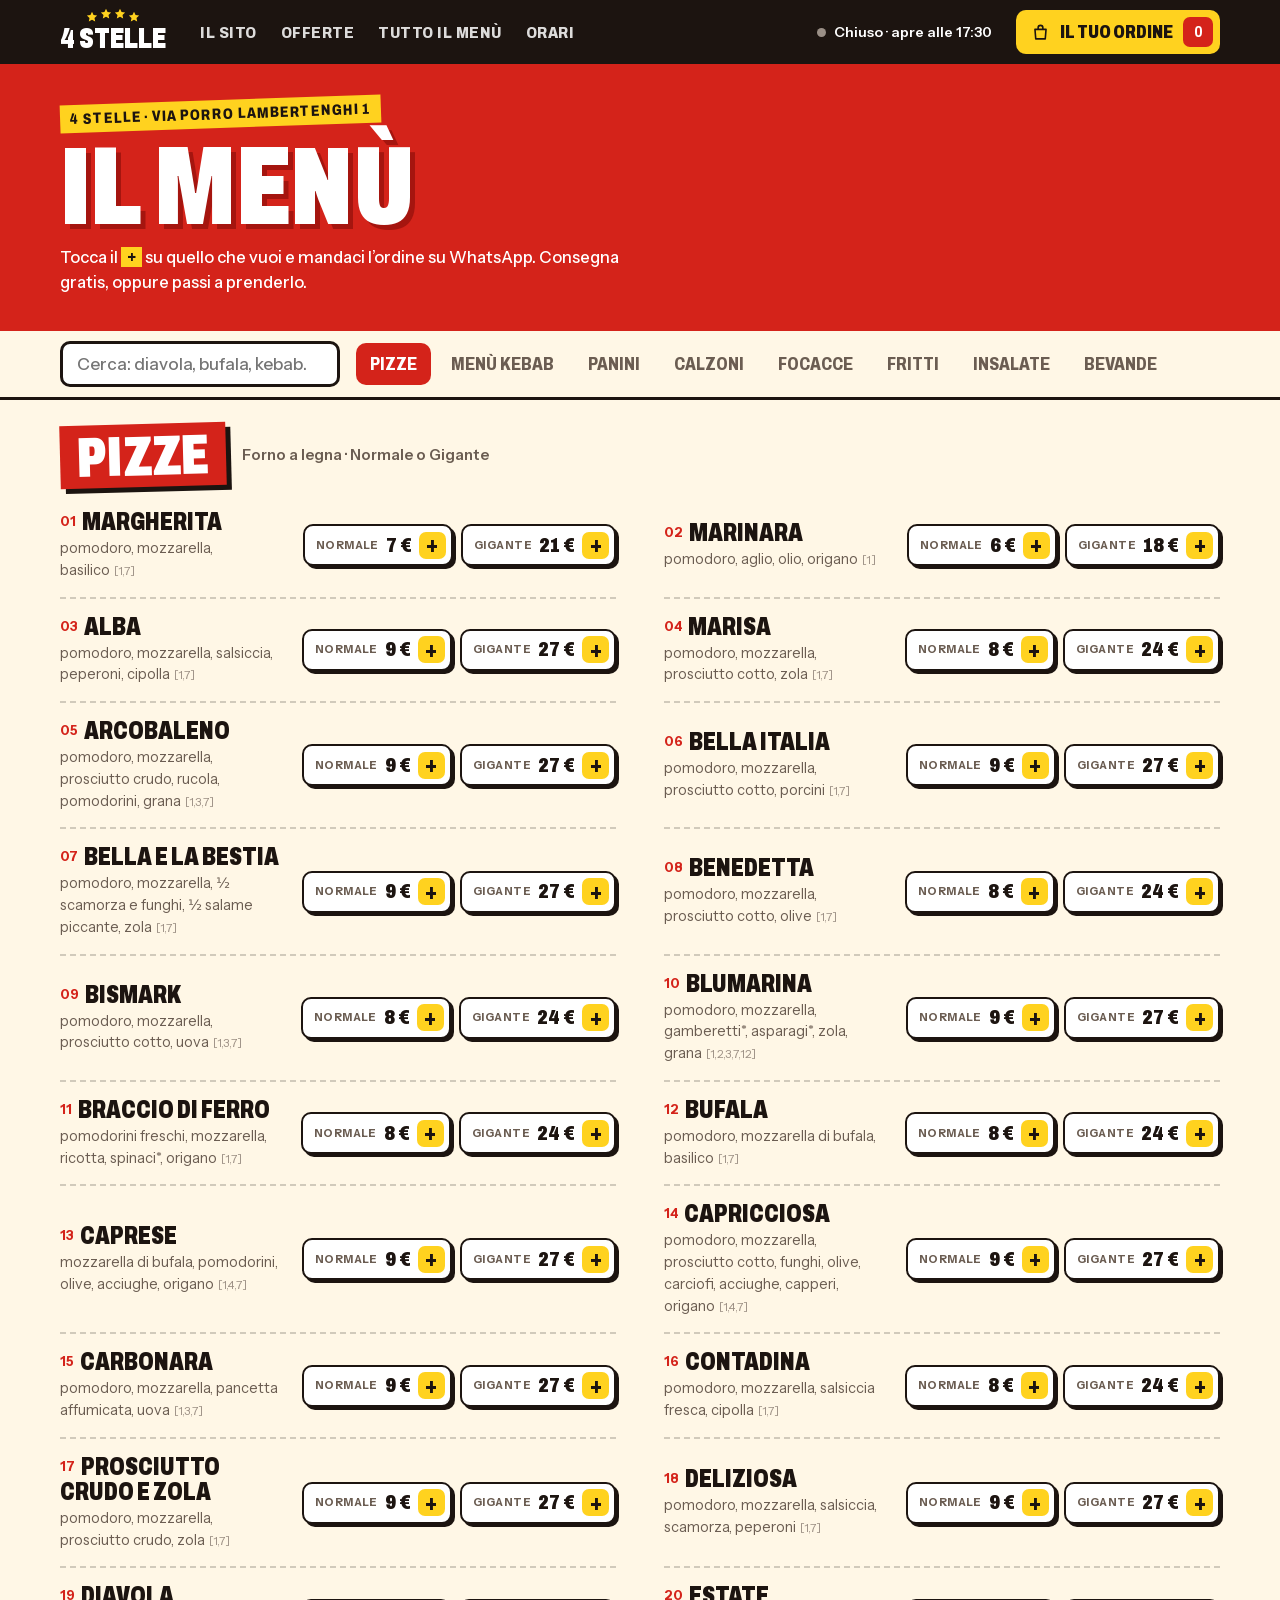
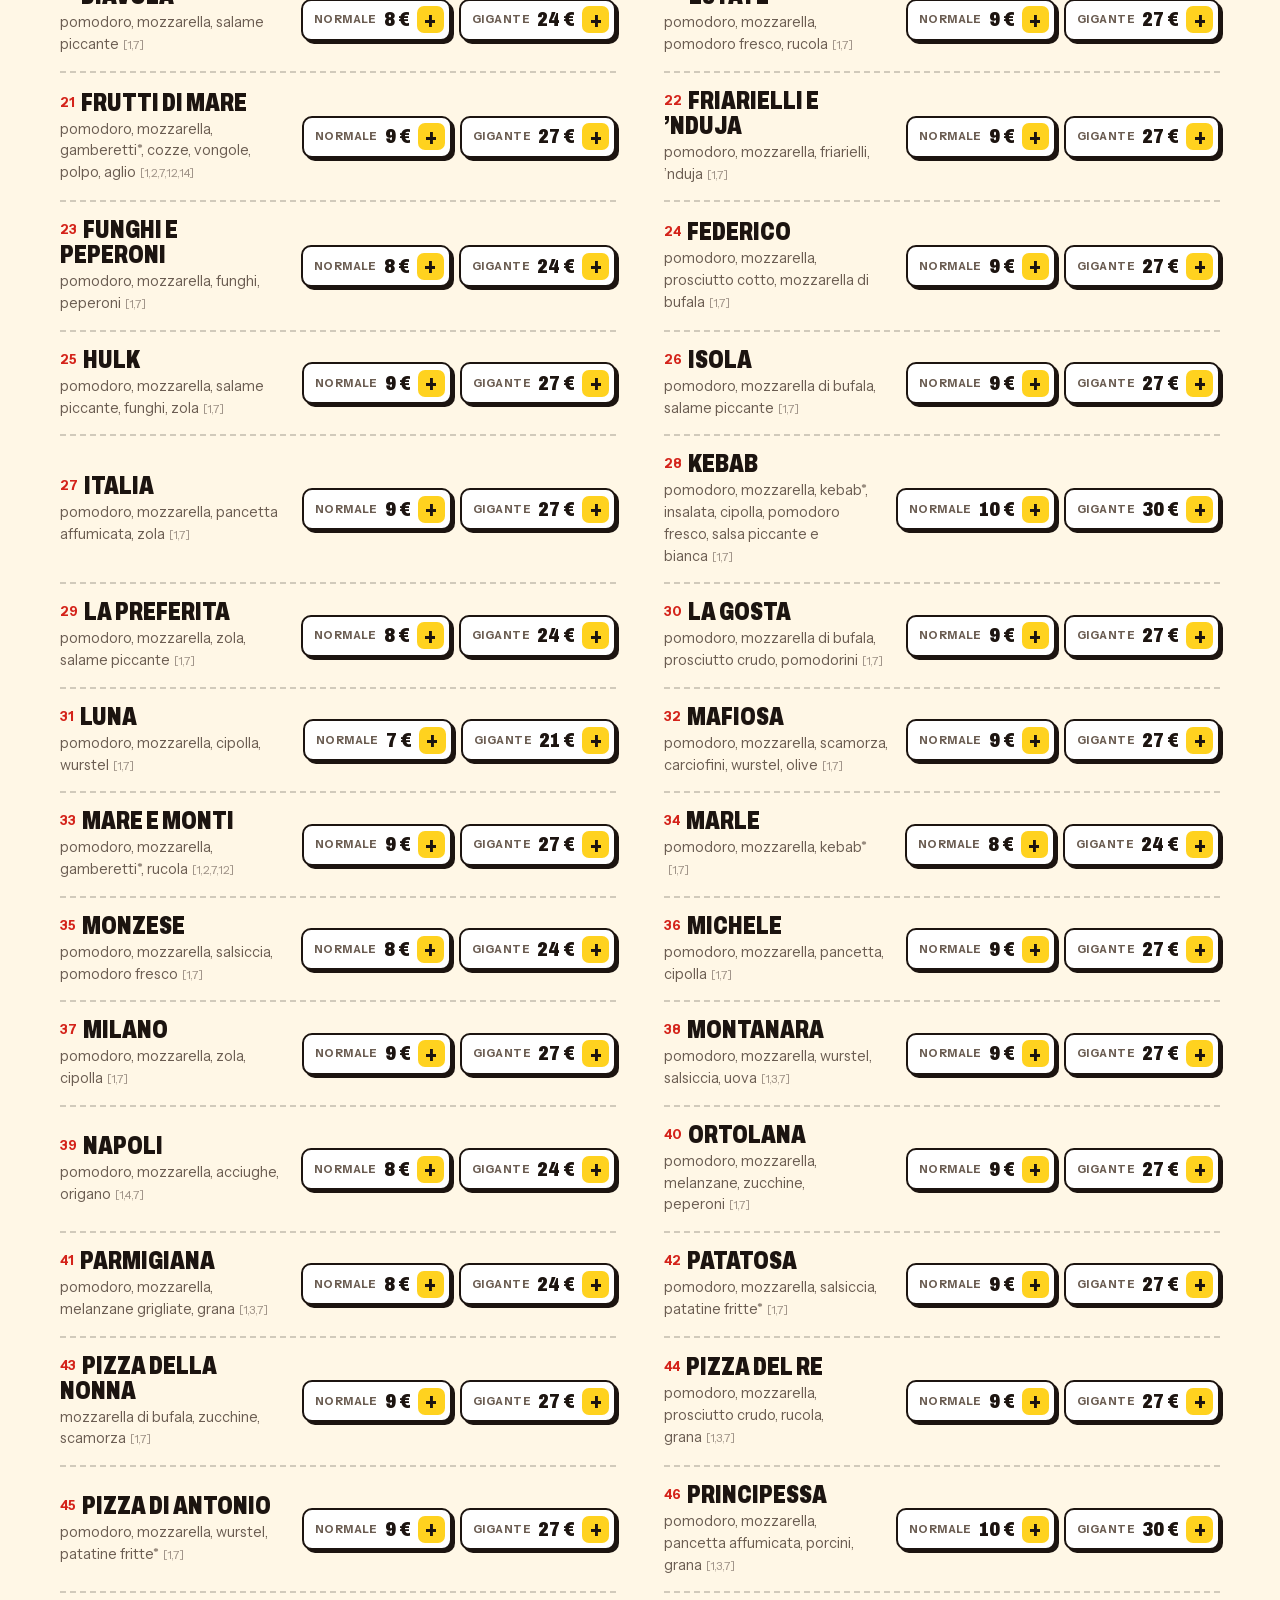
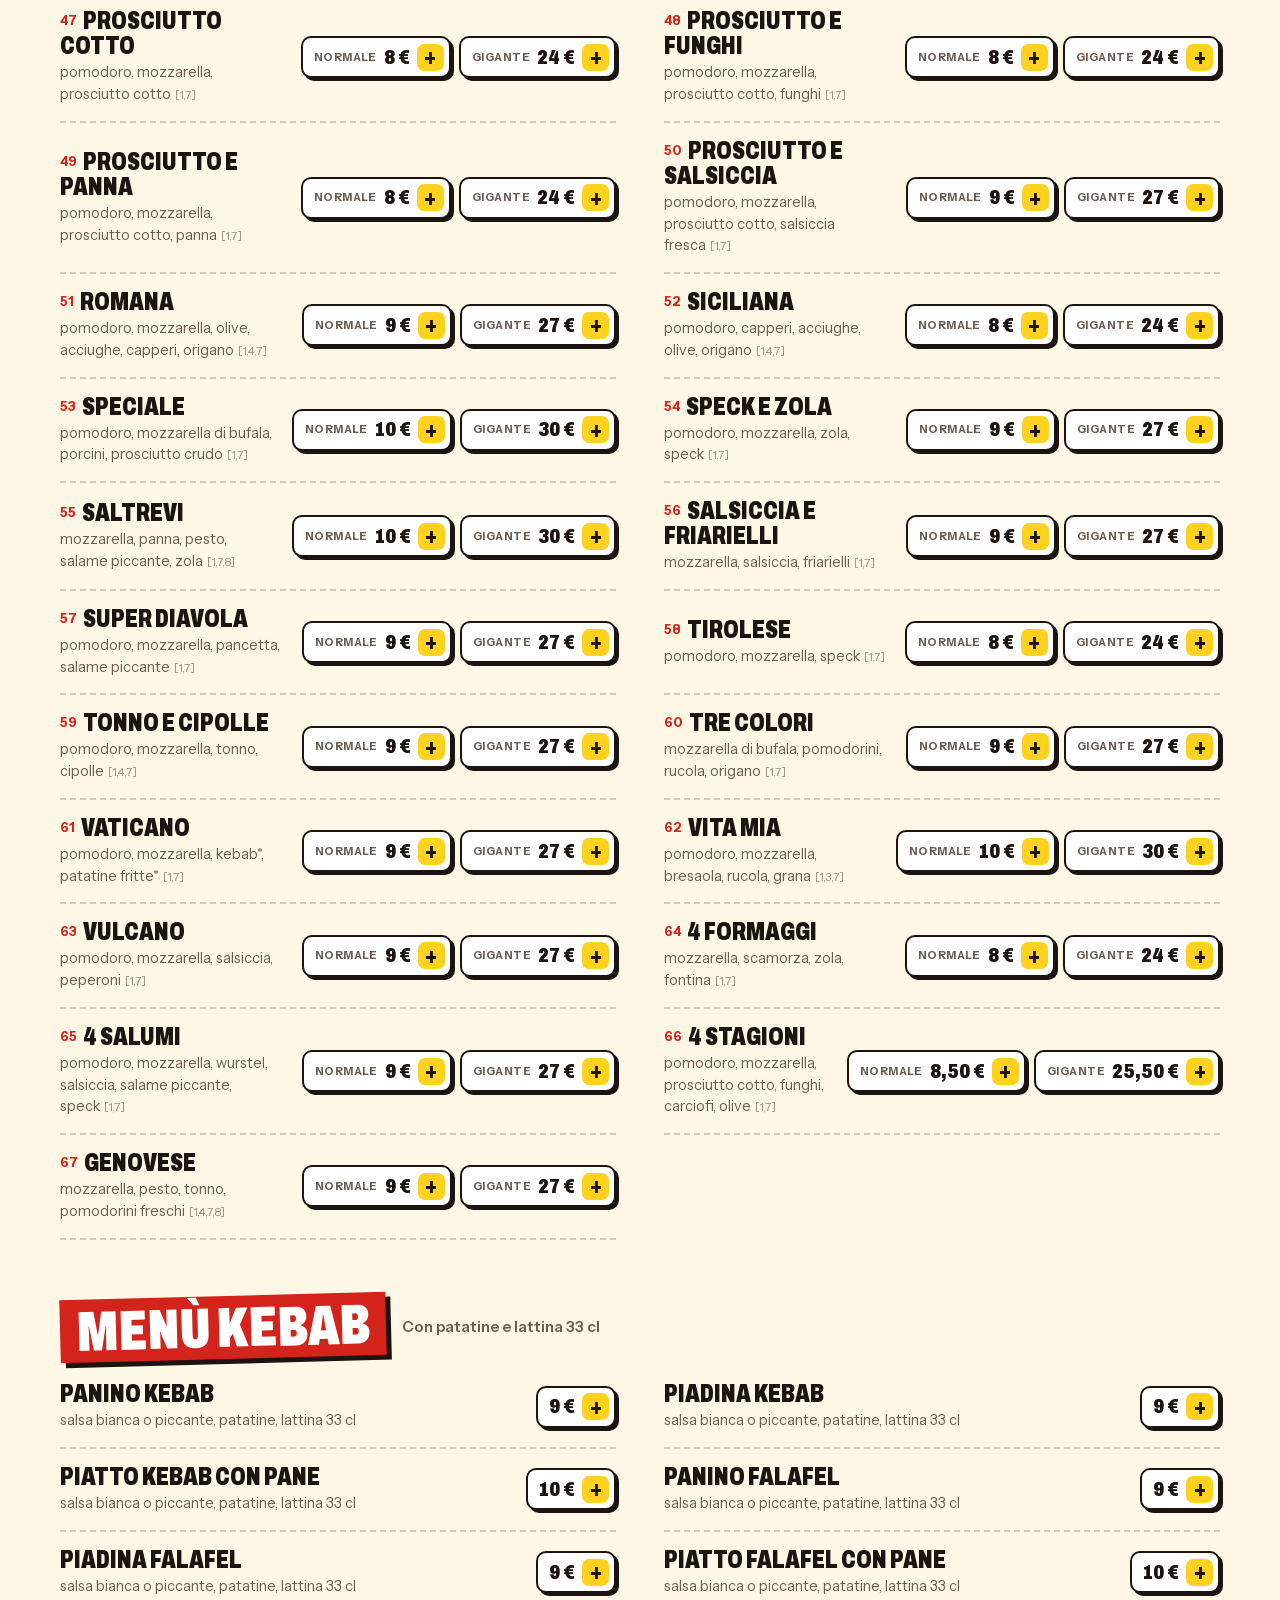
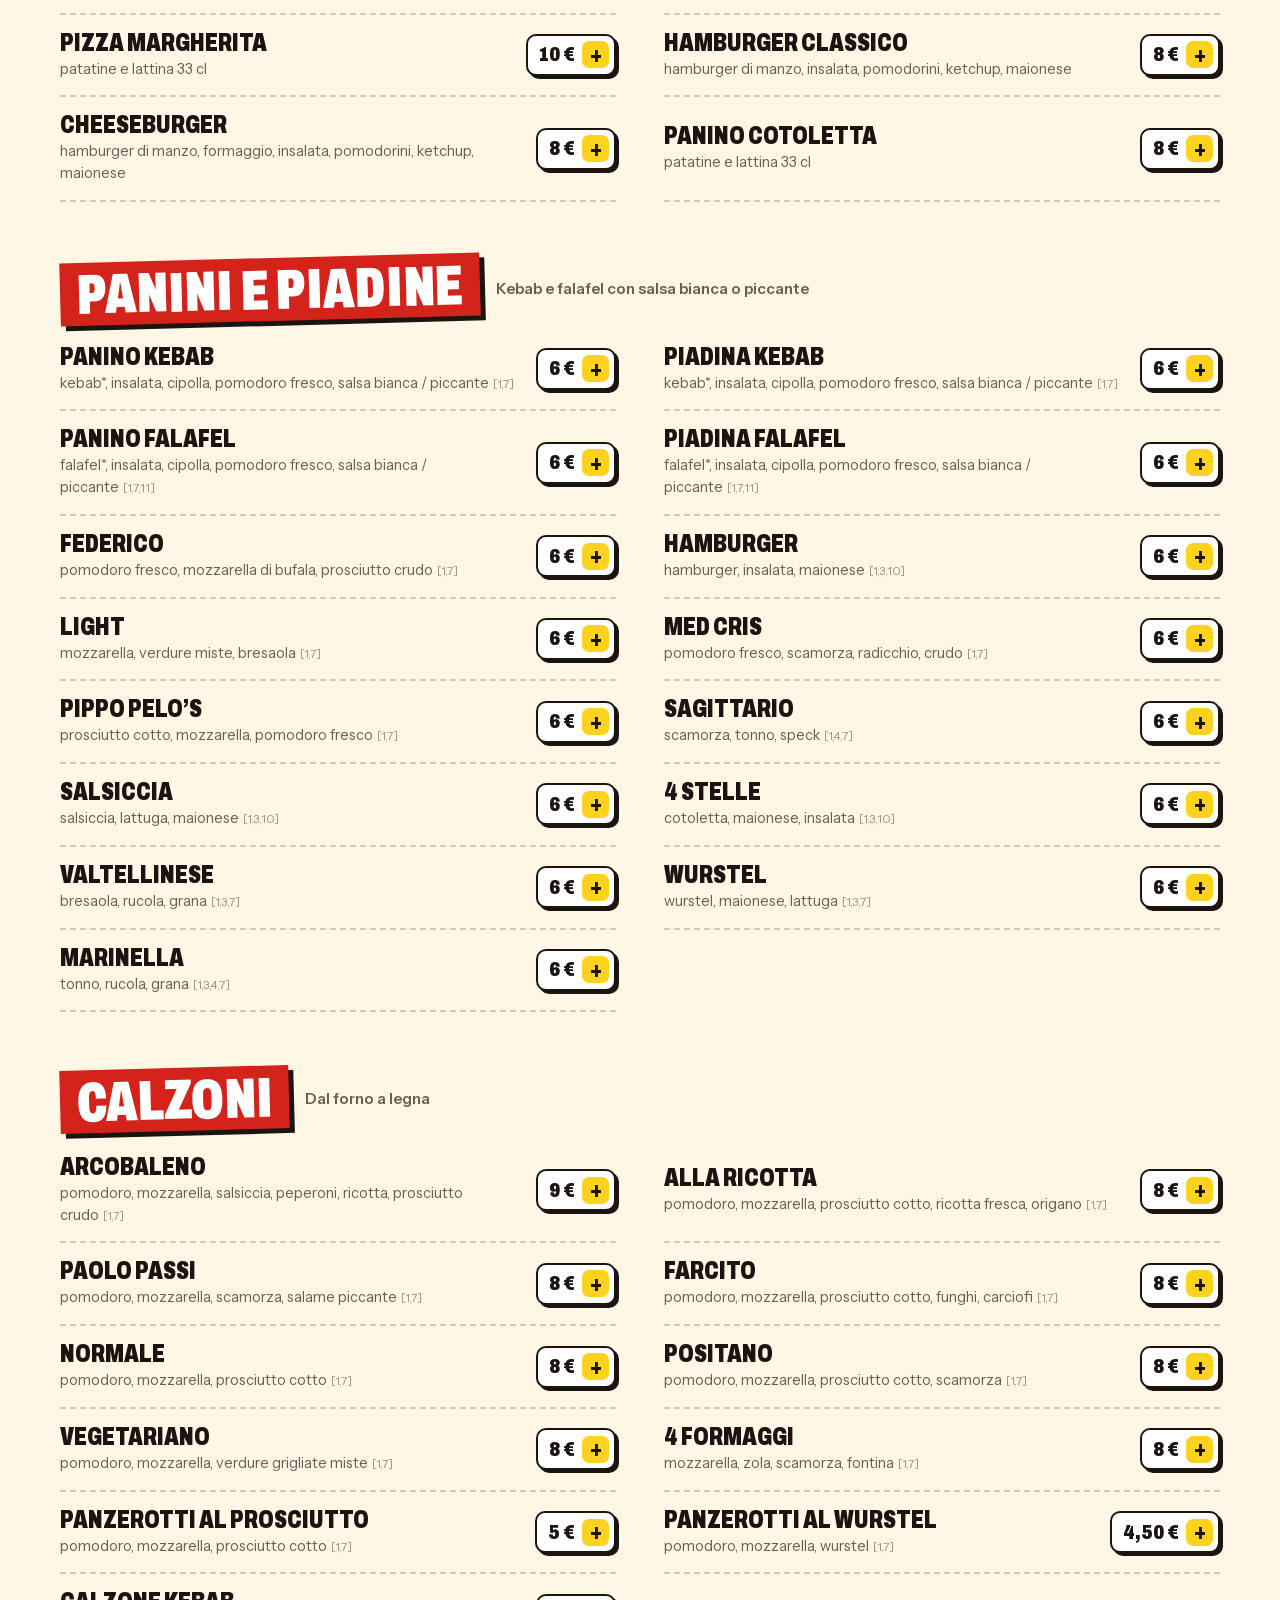
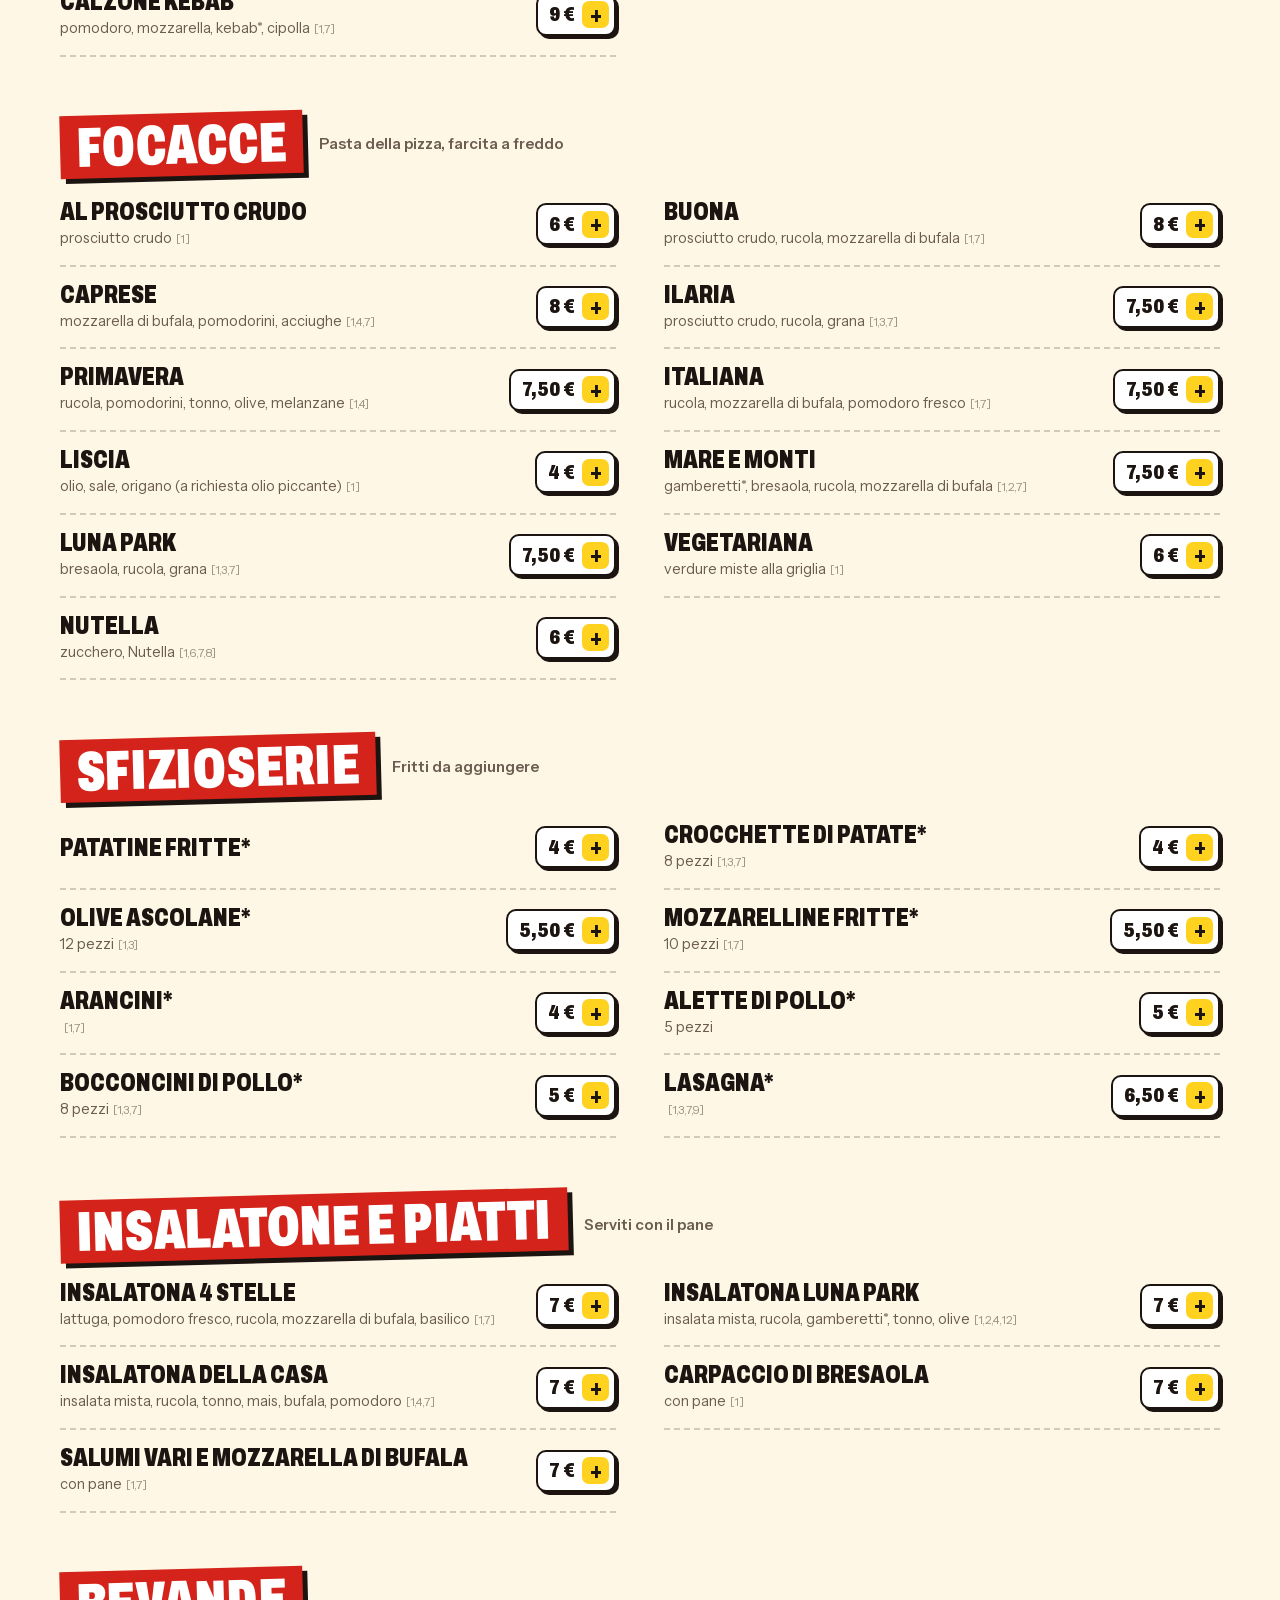
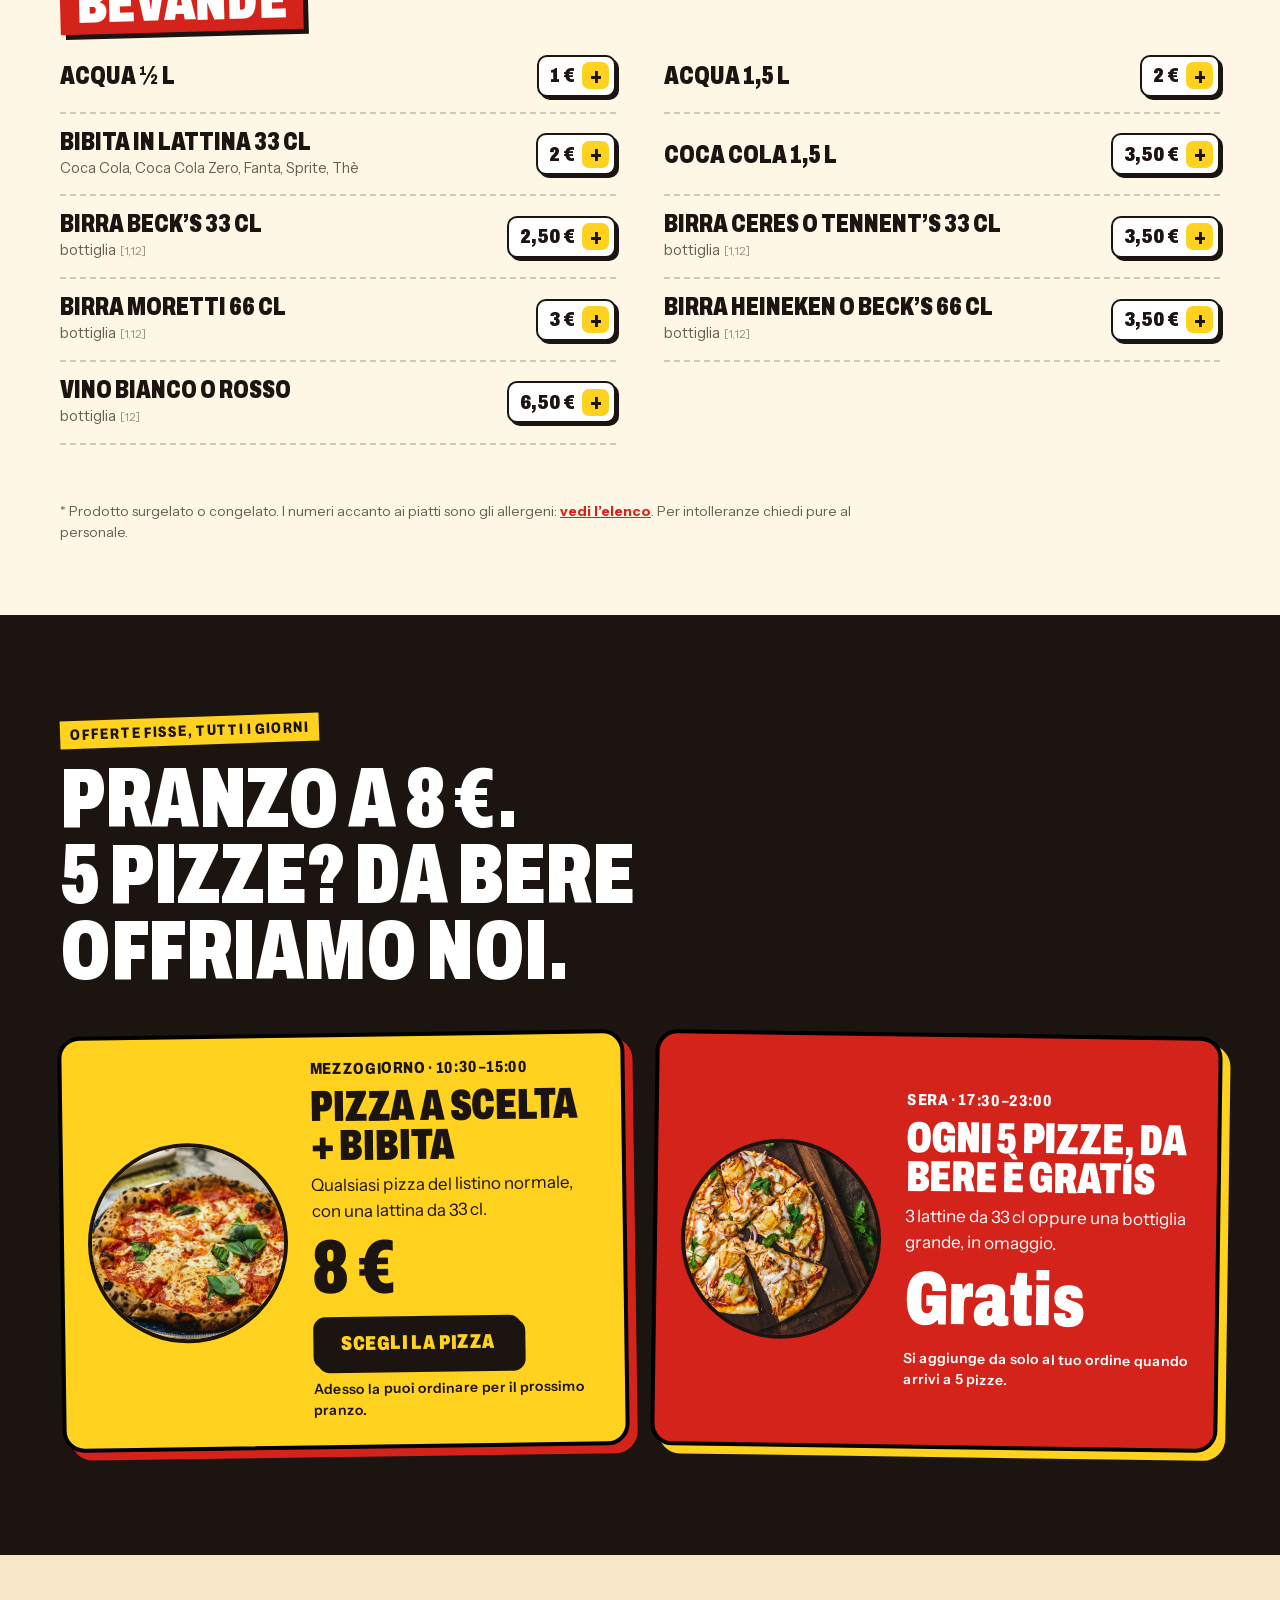
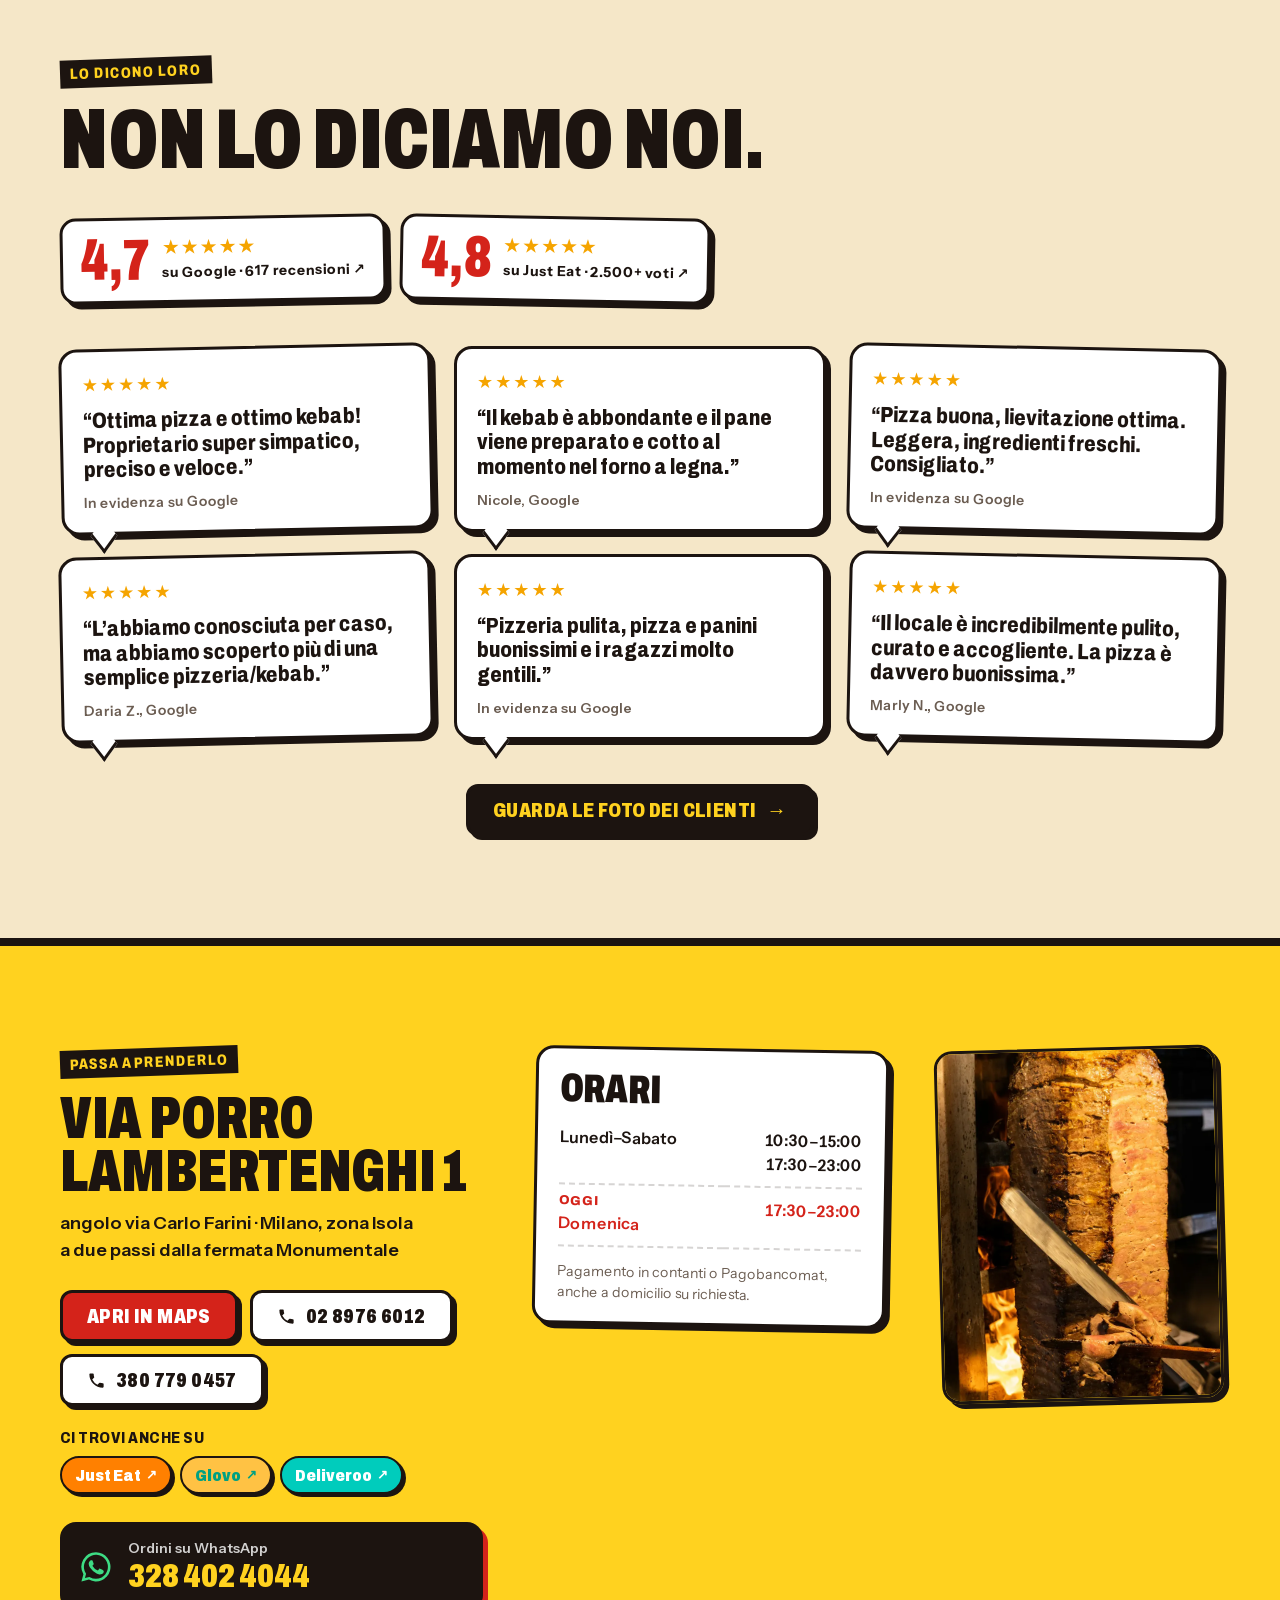
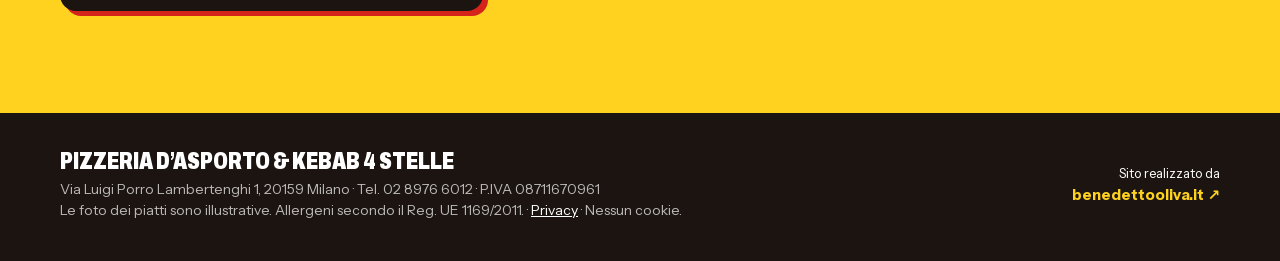
==== commit 849c9bd1: "Aggiorna anteprima" ====
--- a/menu/index.html
+++ b/menu/index.html
@@ -1 +1 @@
-<!doctype html> <html lang="it" class="js-off"> <head> <meta charset="utf-8"> <meta name="viewport" content="width=device-width,initial-scale=1,viewport-fit=cover"> <meta name="robots" content="noindex, nofollow"> <title>Menù — 4 Stelle, kebab e pizza a Milano Isola</title> <meta name="description" content="Il menù completo di 4 Stelle: 67 pizze, kebab, falafel, calzoni e focacce con prezzi e allergeni. Ordina su WhatsApp, consegna gratis."> <meta name="theme-color" content="#d4231a"> <link rel="icon" href="../favicon.svg" type="image/svg+xml"> <link rel="apple-touch-icon" href="../apple-touch-icon.png"> <link rel="preload" href="../assets/font/archivo.woff2" as="font" type="font/woff2" crossorigin> <link rel="stylesheet" href="../styles.css?v=6fc31e82"> <script>document.documentElement.classList.replace("js-off","js")</script> <script type="application/ld+json">{"@context":"https://schema.org","@type":"Restaurant","name":"Pizzeria d'asporto & Kebab 4 Stelle","servesCuisine":["Pizza","Kebab"],"telephone":"+39 02 8976 6012","address":{"@type":"PostalAddress","streetAddress":"Via Luigi Porro Lambertenghi 1","postalCode":"20159","addressLocality":"Milano","addressCountry":"IT"},"openingHours":["Mo-Sa 10:30-15:00","Mo-Su 17:30-23:00"],"acceptsReservations":false}</script> </head> <body data-base="../"> <svg width="0" height="0" style="position:absolute" aria-hidden="true"> <symbol id="stella" viewBox="0 0 24 24"><path d="M12 1.6l3.1 6.6 7.2.9-5.3 5 1.4 7.1L12 17.7l-6.4 3.5 1.4-7.1-5.3-5 7.2-.9z"/></symbol> <symbol id="i-wa" viewBox="0 0 24 24"><path d="M12 2.2a9.7 9.7 0 0 0-8.4 14.6L2.3 21.7l5-1.3A9.7 9.7 0 1 0 12 2.2Zm0 17.7a8 8 0 0 1-4.1-1.1l-.3-.2-3 .8.8-2.9-.2-.3A8 8 0 1 1 12 19.9Zm4.4-6c-.2-.1-1.4-.7-1.7-.8-.2-.1-.4-.1-.5.1l-.8.9c-.1.2-.3.2-.5.1a6.5 6.5 0 0 1-3.2-2.8c-.2-.4.2-.4.7-1.3.1-.2 0-.3 0-.4l-.7-1.8c-.2-.5-.4-.4-.5-.4h-.5a.9.9 0 0 0-.7.3 2.8 2.8 0 0 0-.9 2.1 4.9 4.9 0 0 0 1 2.6 11.2 11.2 0 0 0 4.3 3.8c1.6.7 2.2.7 3 .6.5-.1 1.4-.6 1.6-1.2.2-.6.2-1 .1-1.2l-.4-.2Z"/></symbol> <symbol id="i-tel" viewBox="0 0 24 24"><path d="M6.6 10.8a15.1 15.1 0 0 0 6.6 6.6l2.2-2.2a1 1 0 0 1 1-.25 11.4 11.4 0 0 0 3.6.57 1 1 0 0 1 1 1V20a1 1 0 0 1-1 1A17 17 0 0 1 3 4a1 1 0 0 1 1-1h3.5a1 1 0 0 1 1 1c0 1.25.2 2.45.57 3.57a1 1 0 0 1-.25 1z"/></symbol> <symbol id="i-borsa" viewBox="0 0 24 24"><path fill="none" stroke="currentColor" stroke-width="2" stroke-linejoin="round" d="M5 8h14l-1 12H6L5 8Zm4 0V6a3 3 0 0 1 6 0v2"/></symbol> </svg> <header class="testata"> <div class="contenitore testata-riga"> <a class="logo" href="../" aria-label="4 Stelle, vai al sito"> <span class="logo-stelle"><svg><use href="#stella"/></svg><svg><use href="#stella"/></svg><svg><use href="#stella"/></svg><svg><use href="#stella"/></svg></span> <span class="logo-nome">4 Stelle</span> </a> <nav class="nav" aria-label="Sezioni"> <a href="../">Il sito</a> <a href="#offerte">Offerte</a> <a href="#menu">Tutto il menù</a> <a href="#dove">Orari</a> </nav> <span class="stato" data-stato><i></i><span>Orari</span></span> <button class="btn-carrello" type="button" data-apri-carrello aria-label="Apri il tuo ordine"> <svg><use href="#i-borsa"/></svg><span class="btn-carrello-testo">Il tuo ordine</span><b data-conta>0</b> </button> </div> </header> <main id="inizio"> <section class="menu-testa"> <div class="contenitore"> <p class="occhiello">4 Stelle · Via Porro Lambertenghi 1</p> <h1>Il menù</h1> <p>Tocca il <b>+</b> su quello che vuoi e mandaci l’ordine su WhatsApp. Consegna gratis, oppure passi a prenderlo.</p> </div> </section> <section class="sezione listino solo-menu" id="menu"> <div class="contenitore"> <div class="titolo-sezione"> <p class="occhiello">Tutto il menù</p> <h2>67 pizze. Sì, sessantasette.</h2> <p>Più panini, piadine, calzoni, focacce e fritti. Tocca il + e finisce nel tuo ordine.</p> </div> </div> <div class="listino-barra"> <div class="contenitore listino-barra-riga"> <label class="cerca"><span class="vh">Cerca nel menù</span><input type="search" placeholder="Cerca: diavola, bufala, kebab…" data-cerca autocomplete="off"></label> <div class="schede" role="tablist" data-schede></div> </div> </div> <div class="contenitore"> <div class="listino-corpo" data-listino data-tutte></div> <p class="listino-piede">* Prodotto surgelato o congelato. I numeri accanto ai piatti sono gli allergeni: <button type="button" class="link" data-apri-allergeni>vedi l’elenco</button>. Per intolleranze chiedi pure al personale.</p> </div> </section> <section class="sezione offerte" id="offerte"> <div class="contenitore"> <div class="titolo-sezione chiaro"> <p class="occhiello">Offerte fisse, tutti i giorni</p> <h2>Pranzo a 8 €.<br>5 pizze? Da bere offriamo noi.</h2> </div> <div class="offerte-griglia"> <article class="offerta offerta-pranzo" data-offerta="pranzo"> <img src="../assets/foto/pizza-alto-700.webp" srcset="../assets/foto/pizza-alto-700.webp 700w, ../assets/foto/pizza-alto-1200.webp 1200w" sizes="(min-width: 900px) 260px, 40vw" alt="Pizza margherita vista dall’alto" loading="lazy" width="700" height="700"> <div> <p class="offerta-quando">Mezzogiorno · 10:30–15:00</p> <h3>Pizza a scelta + bibita</h3> <p>Qualsiasi pizza del listino normale, con una lattina da 33 cl.</p> <p class="offerta-prezzo">8 €</p> <button class="btn btn-scuro" type="button" data-apri-pranzo>Scegli la pizza</button> <p class="offerta-nota" data-nota-pranzo></p> </div> </article> <article class="offerta offerta-sera"> <img src="../assets/foto/pizze-tavolo-700.webp" srcset="../assets/foto/pizze-tavolo-700.webp 700w, ../assets/foto/pizze-tavolo-1200.webp 1200w" sizes="(min-width: 900px) 260px, 40vw" alt="Pizze sul tagliere" loading="lazy" width="700" height="700"> <div> <p class="offerta-quando">Sera · 17:30–23:00</p> <h3>Ogni 5 pizze, da bere è gratis</h3> <p>3 lattine da 33 cl oppure una bottiglia grande, in omaggio.</p> <p class="offerta-prezzo">Gratis</p> <p class="offerta-nota">Si aggiunge da solo al tuo ordine quando arrivi a 5 pizze.</p> </div> </article> </div> </div> </section> <section class="sezione recensioni" id="recensioni"> <div class="contenitore"> <div class="recensioni-testa"> <div class="titolo-sezione"> <p class="occhiello">Lo dicono loro</p> <h2>Non lo diciamo noi.</h2> </div> <div class="voti" data-voti></div> </div> <div class="recensioni-griglia" data-recensioni></div> <p class="recensioni-altro"><a class="btn btn-scuro" href="../recensioni/">Guarda le foto dei clienti <span aria-hidden="true">→</span></a></p> </div> </section> <section class="sezione dove" id="dove"> <div class="contenitore dove-griglia"> <div> <p class="occhiello">Passa a prenderlo</p> <h2>Via Porro Lambertenghi 1</h2> <p class="dove-angolo">angolo via Carlo Farini · Milano, zona Isola<br>a due passi dalla fermata Monumentale</p> <div class="dove-azioni"> <a class="btn btn-giallo" href="#" data-maps target="_blank" rel="noopener">Apri in Maps</a> <a class="btn btn-linea" href="tel:+390289766012"><svg><use href="#i-tel"/></svg>02 8976 6012</a> <a class="btn btn-linea" href="tel:+393807790457"><svg><use href="#i-tel"/></svg>380 779 0457</a> </div> <div class="dove-app"><span>Ci trovi anche su</span><div data-app></div></div> <div class="dove-wa"> <svg><use href="#i-wa"/></svg> <div><b>Ordini su WhatsApp</b><a href="https://wa.me/393284024044" target="_blank" rel="noopener">328 402 4044</a></div> </div> </div> <div class="orari"> <h3>Orari</h3> <table data-orari></table> <p class="orari-nota">Pagamento in contanti o Pagobancomat, anche a domicilio su richiesta.</p> </div> <figure class="dove-foto"> <img src="../assets/foto/coltello-700.webp" srcset="../assets/foto/coltello-700.webp 700w, ../assets/foto/coltello-1200.webp 1200w" sizes="(min-width: 1000px) 340px, 90vw" alt="Il kebab tagliato dal girarrosto" loading="lazy" width="700" height="875"> </figure> </div> </section> </main> <footer class="piede"> <div class="contenitore piede-riga"> <div> <p class="piede-nome">Pizzeria d’asporto &amp; Kebab 4 Stelle</p> <p>Via Luigi Porro Lambertenghi 1, 20159 Milano · Tel. 02 8976 6012 · P.IVA 08711670961</p> <p>Le foto dei piatti sono illustrative. Allergeni secondo il Reg. UE 1169/2011.</p> </div> <a class="firma" href="https://benedettooliva.it/siti-web-tutta-italia/" target="_blank" rel="noopener"><span>Sito realizzato da</span><b>benedettooliva.it ↗</b></a> </div> </footer> <div class="barra-tel"> <a href="tel:+390289766012" class="barra-chiama"><svg><use href="#i-tel"/></svg>Chiama</a> <button type="button" class="barra-ordina" data-barra-ordina><svg><use href="#i-borsa"/></svg><span data-barra-testo>Ordina</span></button> </div> <div class="velo" data-velo hidden></div> <aside class="carrello" data-carrello aria-label="Il tuo ordine" aria-hidden="true"> <div class="carrello-testa"> <h2>Il tuo ordine</h2> <button class="chiudi" type="button" data-chiudi aria-label="Chiudi">×</button> </div> <div class="carrello-corpo"> <div class="carrello-vuoto" data-vuoto> <p><b>Ancora vuoto.</b></p> <p>Parti da un kebab? Aggiungi quello che vuoi: alla fine ti apriamo WhatsApp con l’ordine già scritto.</p> <a class="btn btn-scuro" href="#menu" data-chiudi>Guarda il menù</a> </div> <ul class="righe" data-righe></ul> <div class="omaggio" data-omaggio hidden></div> <form class="dati" data-dati hidden> <fieldset class="segmento"> <legend class="vh">Come lo vuoi</legend> <label><input type="radio" name="modo" value="consegna" checked="checked"><span>Consegna gratis</span></label> <label><input type="radio" name="modo" value="ritiro"><span>Ritiro al locale</span></label> </fieldset> <label class="campo"><span>Nome</span><input name="nome" autocomplete="given-name" required></label> <div data-solo-consegna> <label class="campo"><span>Indirizzo</span><input name="indirizzo" autocomplete="street-address" placeholder="Via e numero civico"></label> <label class="campo"><span>Citofono / piano</span><input name="citofono" placeholder="Facoltativo"></label> <p class="campo-nota" data-cap></p> </div> <label class="campo"><span>Quando</span><select name="quando" data-quando></select></label> <fieldset class="segmento piccolo"> <legend>Pagamento</legend> <label><input type="radio" name="paga" value="contanti" checked="checked"><span>Contanti</span></label> <label><input type="radio" name="paga" value="bancomat"><span>Pagobancomat</span></label> </fieldset> <label class="campo"><span>Note</span><textarea name="note" rows="2" placeholder="Allergie, senza cipolla, ben cotta…"></textarea></label> </form> </div> <div class="carrello-piede" data-piede hidden> <p class="totale"><span>Totale</span><b data-totale>0 €</b></p> <p class="avviso" data-avviso></p> <button class="btn btn-wa" type="button" data-invia><svg><use href="#i-wa"/></svg>Invia l’ordine su WhatsApp</button> <p class="carrello-nota">Nessun pagamento online: paghi alla consegna o al ritiro. Ti rispondiamo su WhatsApp per confermare.</p> </div> </aside> <dialog class="scheda" data-scheda aria-label="Scegli e aggiungi"> <button class="chiudi scheda-chiudi" type="button" data-scheda-chiudi aria-label="Chiudi">×</button> <div class="scheda-corpo" data-scheda-corpo></div> <div class="scheda-piede"> <div class="quantita-grande"><button type="button" data-scheda-meno aria-label="Uno in meno">−</button><b data-scheda-q aria-live="polite">1</b><button type="button" data-scheda-piu aria-label="Uno in più">+</button></div> <button class="btn btn-giallo" type="button" data-scheda-ok>Aggiungi</button> </div> </dialog> <dialog class="finestra" data-finestra-allergeni> <form method="dialog" class="finestra-corpo"> <h2>Allergeni</h2> <ol class="allergeni" data-allergeni></ol> <div class="finestra-azioni"><button class="btn btn-scuro" value="ok">Ho capito</button></div> </form> </dialog> <div class="avviso-aggiunto" data-toast role="status" aria-live="polite"></div> <script src="../dati.js?v=34f1d667"></script> <script src="../app.js?v=7b9d02af"></script> </body> </html> +<!doctype html> <html lang="it" class="js-off"> <head> <meta charset="utf-8"> <meta name="viewport" content="width=device-width,initial-scale=1,viewport-fit=cover"> <title>Menù — 4 Stelle, kebab e pizza a Milano Isola</title> <meta name="description" content="Il menù completo di 4 Stelle: 67 pizze, kebab, falafel, calzoni e focacce con prezzi e allergeni. Ordina su WhatsApp, consegna gratis."> <meta name="theme-color" content="#d4231a"> <link rel="canonical" href="https://4stellepizzeria.it/menu/"> <meta property="og:type" content="restaurant"> <meta property="og:locale" content="it_IT"> <meta property="og:site_name" content="4 Stelle"> <meta property="og:url" content="https://4stellepizzeria.it/menu/"> <meta property="og:title" content="4 Stelle — Pizzeria d’asporto e Kebab, Milano Isola"> <meta property="og:description" content="67 pizze nel forno a legna, kebab e piadine. Ordina su WhatsApp: consegna a domicilio gratuita."> <meta property="og:image" content="https://4stellepizzeria.it/assets/condividi.jpg"> <meta property="og:image:width" content="1200"> <meta property="og:image:height" content="630"> <meta name="twitter:card" content="summary_large_image"> <link rel="icon" href="../favicon.svg" type="image/svg+xml"> <link rel="apple-touch-icon" href="../apple-touch-icon.png"> <link rel="preload" href="../assets/font/archivo.woff2" as="font" type="font/woff2" crossorigin> <link rel="stylesheet" href="../styles.css?v=39c36a1d"> <script>document.documentElement.classList.replace("js-off","js")</script> <script type="application/ld+json">{"@context":"https://schema.org","@type":"Restaurant","name":"Pizzeria d'asporto & Kebab 4 Stelle","url":"https://4stellepizzeria.it/","image":"https://4stellepizzeria.it/assets/condividi.jpg","menu":"https://4stellepizzeria.it/menu/","priceRange":"€","hasDeliveryMethod":"http://purl.org/goodrelations/v1#DeliveryModeOwnFleet","servesCuisine":["Pizza","Kebab"],"telephone":"+39 02 8976 6012","address":{"@type":"PostalAddress","streetAddress":"Via Luigi Porro Lambertenghi 1","postalCode":"20159","addressLocality":"Milano","addressCountry":"IT"},"openingHours":["Mo-Sa 10:30-15:00","Mo-Su 17:30-23:00"],"acceptsReservations":false}</script> </head> <body data-base="../"> <svg width="0" height="0" style="position:absolute" aria-hidden="true"> <symbol id="stella" viewBox="0 0 24 24"><path d="M12 1.6l3.1 6.6 7.2.9-5.3 5 1.4 7.1L12 17.7l-6.4 3.5 1.4-7.1-5.3-5 7.2-.9z"/></symbol> <symbol id="i-wa" viewBox="0 0 24 24"><path d="M12 2.2a9.7 9.7 0 0 0-8.4 14.6L2.3 21.7l5-1.3A9.7 9.7 0 1 0 12 2.2Zm0 17.7a8 8 0 0 1-4.1-1.1l-.3-.2-3 .8.8-2.9-.2-.3A8 8 0 1 1 12 19.9Zm4.4-6c-.2-.1-1.4-.7-1.7-.8-.2-.1-.4-.1-.5.1l-.8.9c-.1.2-.3.2-.5.1a6.5 6.5 0 0 1-3.2-2.8c-.2-.4.2-.4.7-1.3.1-.2 0-.3 0-.4l-.7-1.8c-.2-.5-.4-.4-.5-.4h-.5a.9.9 0 0 0-.7.3 2.8 2.8 0 0 0-.9 2.1 4.9 4.9 0 0 0 1 2.6 11.2 11.2 0 0 0 4.3 3.8c1.6.7 2.2.7 3 .6.5-.1 1.4-.6 1.6-1.2.2-.6.2-1 .1-1.2l-.4-.2Z"/></symbol> <symbol id="i-tel" viewBox="0 0 24 24"><path d="M6.6 10.8a15.1 15.1 0 0 0 6.6 6.6l2.2-2.2a1 1 0 0 1 1-.25 11.4 11.4 0 0 0 3.6.57 1 1 0 0 1 1 1V20a1 1 0 0 1-1 1A17 17 0 0 1 3 4a1 1 0 0 1 1-1h3.5a1 1 0 0 1 1 1c0 1.25.2 2.45.57 3.57a1 1 0 0 1-.25 1z"/></symbol> <symbol id="i-borsa" viewBox="0 0 24 24"><path fill="none" stroke="currentColor" stroke-width="2" stroke-linejoin="round" d="M5 8h14l-1 12H6L5 8Zm4 0V6a3 3 0 0 1 6 0v2"/></symbol> </svg> <header class="testata"> <div class="contenitore testata-riga"> <a class="logo" href="../" aria-label="4 Stelle, vai al sito"> <span class="logo-stelle"><svg><use href="#stella"/></svg><svg><use href="#stella"/></svg><svg><use href="#stella"/></svg><svg><use href="#stella"/></svg></span> <span class="logo-nome">4 Stelle</span> </a> <nav class="nav" aria-label="Sezioni"> <a href="../">Il sito</a> <a href="#offerte">Offerte</a> <a href="#menu">Tutto il menù</a> <a href="#dove">Orari</a> </nav> <span class="stato" data-stato><i></i><span>Orari</span></span> <button class="btn-carrello" type="button" data-apri-carrello aria-label="Apri il tuo ordine"> <svg><use href="#i-borsa"/></svg><span class="btn-carrello-testo">Il tuo ordine</span><b data-conta>0</b> </button> </div> </header> <main id="inizio"> <section class="menu-testa"> <div class="contenitore"> <p class="occhiello">4 Stelle · Via Porro Lambertenghi 1</p> <h1>Il menù</h1> <p>Tocca il <b>+</b> su quello che vuoi e mandaci l’ordine su WhatsApp. Consegna gratis, oppure passi a prenderlo.</p> </div> </section> <section class="sezione listino solo-menu" id="menu"> <div class="contenitore"> <div class="titolo-sezione"> <p class="occhiello">Tutto il menù</p> <h2>67 pizze. Sì, sessantasette.</h2> <p>Più panini, piadine, calzoni, focacce e fritti. Tocca il + e finisce nel tuo ordine.</p> </div> </div> <div class="listino-barra"> <div class="contenitore listino-barra-riga"> <label class="cerca"><span class="vh">Cerca nel menù</span><input type="search" placeholder="Cerca: diavola, bufala, kebab…" data-cerca autocomplete="off"></label> <div class="schede" role="tablist" data-schede></div> </div> </div> <div class="contenitore"> <div class="listino-corpo" data-listino data-tutte></div> <p class="listino-piede">* Prodotto surgelato o congelato. I numeri accanto ai piatti sono gli allergeni: <button type="button" class="link" data-apri-allergeni>vedi l’elenco</button>. Per intolleranze chiedi pure al personale.</p> </div> </section> <section class="sezione offerte" id="offerte"> <div class="contenitore"> <div class="titolo-sezione chiaro"> <p class="occhiello">Offerte fisse, tutti i giorni</p> <h2>Pranzo a 8 €.<br>5 pizze? Da bere offriamo noi.</h2> </div> <div class="offerte-griglia"> <article class="offerta offerta-pranzo" data-offerta="pranzo"> <img src="../assets/foto/pizza-alto-700.webp" srcset="../assets/foto/pizza-alto-700.webp 700w, ../assets/foto/pizza-alto-1200.webp 1200w" sizes="(min-width: 900px) 260px, 40vw" alt="Pizza margherita vista dall’alto" loading="lazy" width="700" height="700"> <div> <p class="offerta-quando">Mezzogiorno · 10:30–15:00</p> <h3>Pizza a scelta + bibita</h3> <p>Qualsiasi pizza del listino normale, con una lattina da 33 cl.</p> <p class="offerta-prezzo">8 €</p> <button class="btn btn-scuro" type="button" data-apri-pranzo>Scegli la pizza</button> <p class="offerta-nota" data-nota-pranzo></p> </div> </article> <article class="offerta offerta-sera"> <img src="../assets/foto/pizze-tavolo-700.webp" srcset="../assets/foto/pizze-tavolo-700.webp 700w, ../assets/foto/pizze-tavolo-1200.webp 1200w" sizes="(min-width: 900px) 260px, 40vw" alt="Pizze sul tagliere" loading="lazy" width="700" height="700"> <div> <p class="offerta-quando">Sera · 17:30–23:00</p> <h3>Ogni 5 pizze, da bere è gratis</h3> <p>3 lattine da 33 cl oppure una bottiglia grande, in omaggio.</p> <p class="offerta-prezzo">Gratis</p> <p class="offerta-nota">Si aggiunge da solo al tuo ordine quando arrivi a 5 pizze.</p> </div> </article> </div> </div> </section> <section class="sezione recensioni" id="recensioni"> <div class="contenitore"> <div class="recensioni-testa"> <div class="titolo-sezione"> <p class="occhiello">Lo dicono loro</p> <h2>Non lo diciamo noi.</h2> </div> <div class="voti" data-voti></div> </div> <div class="recensioni-griglia" data-recensioni></div> <p class="recensioni-altro"><a class="btn btn-scuro" href="../recensioni/">Guarda le foto dei clienti <span aria-hidden="true">→</span></a></p> </div> </section> <section class="sezione dove" id="dove"> <div class="contenitore dove-griglia"> <div> <p class="occhiello">Passa a prenderlo</p> <h2>Via Porro Lambertenghi 1</h2> <p class="dove-angolo">angolo via Carlo Farini · Milano, zona Isola<br>a due passi dalla fermata Monumentale</p> <div class="dove-azioni"> <a class="btn btn-giallo" href="#" data-maps target="_blank" rel="noopener">Apri in Maps</a> <a class="btn btn-linea" href="tel:+390289766012"><svg><use href="#i-tel"/></svg>02 8976 6012</a> <a class="btn btn-linea" href="tel:+393807790457"><svg><use href="#i-tel"/></svg>380 779 0457</a> </div> <div class="dove-app"><span>Ci trovi anche su</span><div data-app></div></div> <div class="dove-wa"> <svg><use href="#i-wa"/></svg> <div><b>Ordini su WhatsApp</b><a href="https://wa.me/393284024044" target="_blank" rel="noopener">328 402 4044</a></div> </div> </div> <div class="orari"> <h3>Orari</h3> <table data-orari></table> <p class="orari-nota">Pagamento in contanti o Pagobancomat, anche a domicilio su richiesta.</p> </div> <figure class="dove-foto"> <img src="../assets/foto/coltello-700.webp" srcset="../assets/foto/coltello-700.webp 700w, ../assets/foto/coltello-1200.webp 1200w" sizes="(min-width: 1000px) 340px, 90vw" alt="Il kebab tagliato dal girarrosto" loading="lazy" width="700" height="875"> </figure> </div> </section> </main> <footer class="piede"> <div class="contenitore piede-riga"> <div> <p class="piede-nome">Pizzeria d’asporto &amp; Kebab 4 Stelle</p> <p>Via Luigi Porro Lambertenghi 1, 20159 Milano · Tel. 02 8976 6012 · P.IVA 08711670961</p> <p>Le foto dei piatti sono illustrative. Allergeni secondo il Reg. UE 1169/2011. · <a href="/privacy/">Privacy</a> · Nessun cookie.</p> </div> <a class="firma" href="https://benedettooliva.it/siti-web-tutta-italia/" target="_blank" rel="noopener"><span>Sito realizzato da</span><b>benedettooliva.it ↗</b></a> </div> </footer> <div class="barra-tel"> <a href="tel:+390289766012" class="barra-chiama"><svg><use href="#i-tel"/></svg>Chiama</a> <button type="button" class="barra-ordina" data-barra-ordina><svg><use href="#i-borsa"/></svg><span data-barra-testo>Ordina</span></button> </div> <div class="velo" data-velo hidden></div> <aside class="carrello" data-carrello aria-label="Il tuo ordine" aria-hidden="true"> <div class="carrello-testa"> <h2>Il tuo ordine</h2> <button class="chiudi" type="button" data-chiudi aria-label="Chiudi">×</button> </div> <div class="carrello-corpo"> <div class="carrello-vuoto" data-vuoto> <p><b>Ancora vuoto.</b></p> <p>Parti da un kebab? Aggiungi quello che vuoi: alla fine ti apriamo WhatsApp con l’ordine già scritto.</p> <a class="btn btn-scuro" href="#menu" data-chiudi>Guarda il menù</a> </div> <ul class="righe" data-righe></ul> <div class="omaggio" data-omaggio hidden></div> <form class="dati" data-dati hidden> <fieldset class="segmento"> <legend class="vh">Come lo vuoi</legend> <label><input type="radio" name="modo" value="consegna" checked="checked"><span>Consegna gratis</span></label> <label><input type="radio" name="modo" value="ritiro"><span>Ritiro al locale</span></label> </fieldset> <label class="campo"><span>Nome</span><input name="nome" autocomplete="given-name" required></label> <div data-solo-consegna> <label class="campo"><span>Indirizzo</span><input name="indirizzo" autocomplete="street-address" placeholder="Via e numero civico"></label> <label class="campo"><span>Citofono / piano</span><input name="citofono" placeholder="Facoltativo"></label> <p class="campo-nota" data-cap></p> </div> <label class="campo"><span>Quando</span><select name="quando" data-quando></select></label> <fieldset class="segmento piccolo"> <legend>Pagamento</legend> <label><input type="radio" name="paga" value="contanti" checked="checked"><span>Contanti</span></label> <label><input type="radio" name="paga" value="bancomat"><span>Pagobancomat</span></label> </fieldset> <label class="campo"><span>Note</span><textarea name="note" rows="2" placeholder="Allergie, senza cipolla, ben cotta…"></textarea></label> </form> </div> <div class="carrello-piede" data-piede hidden> <p class="totale"><span>Totale</span><b data-totale>0 €</b></p> <p class="avviso" data-avviso></p> <button class="btn btn-wa" type="button" data-invia><svg><use href="#i-wa"/></svg>Invia l’ordine su WhatsApp</button> <p class="carrello-nota">Nessun pagamento online: paghi alla consegna o al ritiro. Ti rispondiamo su WhatsApp per confermare.</p> </div> </aside> <dialog class="scheda" data-scheda aria-label="Scegli e aggiungi"> <button class="chiudi scheda-chiudi" type="button" data-scheda-chiudi aria-label="Chiudi">×</button> <div class="scheda-corpo" data-scheda-corpo></div> <div class="scheda-piede"> <div class="quantita-grande"><button type="button" data-scheda-meno aria-label="Uno in meno">−</button><b data-scheda-q aria-live="polite">1</b><button type="button" data-scheda-piu aria-label="Uno in più">+</button></div> <button class="btn btn-giallo" type="button" data-scheda-ok>Aggiungi</button> </div> </dialog> <dialog class="finestra" data-finestra-allergeni> <form method="dialog" class="finestra-corpo"> <h2>Allergeni</h2> <ol class="allergeni" data-allergeni></ol> <div class="finestra-azioni"><button class="btn btn-scuro" value="ok">Ho capito</button></div> </form> </dialog> <div class="avviso-aggiunto" data-toast role="status" aria-live="polite"></div> <script src="../dati.js?v=34f1d667"></script> <script src="../app.js?v=7b9d02af"></script> </body> </html> 
--- a/styles.css
+++ b/styles.css
@@ -1 +1 @@
-@keyframes salta{40%{transform:scale(1.12) rotate(-3deg)}}@keyframes raggi{to{transform:rotate(360deg)}}@keyframes brace{0%{opacity:.7;transform:scale(.97)}to{opacity:1;transform:scale(1.03)}}@keyframes gira{to{transform:rotate(1turn)}}@keyframes buco{0%,40%,90%,to{opacity:0}46%,82%{opacity:.92}}@keyframes fetta{0%,40%,90%,to{opacity:0;transform:none}40.5%,89.5%{opacity:1;transform:none}56%,74%{opacity:1;transform:translate(-7.4%,10.6%) scale(1.03)}}@keyframes filo{0%,40%{opacity:0;transform:rotate(var(--a)) scaleY(0)}44%{opacity:1}56%{opacity:1;transform:rotate(var(--a)) scaleY(1) scaleX(.7)}66%{opacity:1;transform:rotate(var(--a)) scaleY(1.05) scaleX(.3)}70%,to{opacity:0;transform:rotate(var(--a)) scaleY(1.05) scaleX(.2)}}@keyframes vapore{0%{opacity:0;transform:translateY(20%) scale(.6)}35%{opacity:.55}to{opacity:0;transform:translateY(-70%) scale(1.3,1.5)}}@keyframes entra{to{opacity:1;transform:none}}@keyframes entra-bollino{0%{opacity:0;transform:rotate(-40deg) scale(.2)}to{opacity:1;transform:rotate(12deg) scale(1)}}@keyframes entra-cartellino{0%{opacity:0;scale:.4}to{opacity:1;scale:1}}@keyframes stella{to{opacity:1;transform:none}}@keyframes su{to{transform:none}}@keyframes sipario{to{transform:translateY(-100%);visibility:hidden}}@keyframes scorri{to{transform:translateX(-50%)}}@keyframes scheda-su{0%{opacity:0;transform:translateY(24px) scale(.97)}}@font-face{font-family:"Archivo";src:url(assets/font/archivo.woff2)format("woff2");font-weight:100 900;font-stretch:62% 125%;font-display:swap}@font-face{font-family:"Instrument";src:url(assets/font/instrument.woff2)format("woff2");font-weight:400 700;font-display:swap}:root{--rosso:#d4231a;--rosso-2:#a5150f;--giallo:#ffd21f;--giallo-2:#ffe475;--nero:#1c1410;--carta:#fff7e6;--carta-2:#f5e7c8;--grigio:#6b5d52;--wa:#1fae5b;--titoli:'Archivo', 'Arial Narrow', Impact, sans-serif;--testo:'Instrument', system-ui, -apple-system, 'Segoe UI', sans-serif;--raggio:16px;--ombra:5px 5px 0 var(--nero);--gutter:clamp(16px, 4vw, 40px);--stella:polygon(100% 50%, 90% 59.1%, 95% 71.7%, 82.1% 75.6%, 81.2% 89.1%, 67.8% 86.9%, 61.1% 98.7%, 50% 91%, 38.9% 98.7%, 32.2% 86.9%, 18.8% 89.1%, 17.9% 75.6%, 5% 71.7%, 10% 59.1%, 0% 50%, 10% 40.9%, 5% 28.3%, 17.9% 24.4%, 18.8% 10.9%, 32.2% 13.1%, 38.9% 1.3%, 50% 9%, 61.1% 1.3%, 67.8% 13.1%, 81.2% 10.9%, 82.1% 24.4%, 95% 28.3%, 90% 40.9%);color-scheme:light}*,::after,::before{box-sizing:border-box}[hidden]{display:none!important}body,html{overflow-x:clip}html{scroll-behavior:smooth;scroll-padding-top:76px;-webkit-text-size-adjust:100%}body{background:var(--carta);color:var(--nero);font:400 17px/1.5 var(--testo)}img{display:block;max-width:100%;height:auto}svg{width:1em;height:1em;fill:currentColor;flex:none}a{color:inherit}button,input,select,textarea{font:inherit;color:inherit}h1,h2,h3{font-family:var(--titoli);font-weight:900;font-stretch:68%;line-height:.9;letter-spacing:-.005em;text-transform:uppercase;margin:0}body,p{margin:0}.vh{position:absolute;width:1px;height:1px;overflow:hidden;clip:rect(0 0 0 0);white-space:nowrap}.contenitore{width:100%;max-width:1240px;margin:0 auto;padding:0 var(--gutter)}.occhiello{display:inline-block;font:800 15px/1 var(--titoli);font-stretch:80%;letter-spacing:.06em;text-transform:uppercase;background:var(--nero);color:var(--giallo);padding:7px 10px 6px;transform:rotate(-2deg)}:focus-visible{outline:3px solid var(--giallo);outline-offset:2px}.btn{display:inline-flex;align-items:center;justify-content:center;gap:.5em;min-height:52px;padding:0 24px;border-radius:12px;border:3px solid var(--nero);font:900 20px/1 var(--titoli);font-stretch:75%;text-transform:uppercase;letter-spacing:.02em;text-decoration:none;cursor:pointer;transition:transform .12s ease,box-shadow .12s ease,background-color .12s;white-space:nowrap;box-shadow:4px 4px 0 var(--nero)}.btn:hover{transform:translate(-1px,-1px);box-shadow:5px 5px 0 var(--nero)}.btn:active{transform:translate(3px,3px);box-shadow:1px 1px 0 var(--nero)}.btn svg{font-size:19px}.btn-giallo{background:var(--giallo);color:var(--nero)}.btn-linea{background:#fff;color:var(--nero)}.btn-scuro{background:var(--nero);color:var(--giallo)}.btn-linea-scuro{background:#fff;color:var(--nero)}.btn-wa{background:var(--wa);color:#fff;width:100%;font-size:21px}.btn-wa svg{font-size:24px}.link{background:0 0;border:0;padding:0;text-decoration:underline;cursor:pointer;color:var(--rosso);font-weight:700}.testata{position:sticky;top:0;z-index:30;background:var(--nero);color:#fff}.logo,.testata-riga{display:flex;align-items:center}.testata-riga{gap:24px;height:64px}.logo{flex-direction:column;text-decoration:none;line-height:1;gap:1px}.logo-stelle{display:flex;gap:2px;color:var(--giallo);font-size:12px}.logo-stelle svg:nth-child(2),.logo-stelle svg:nth-child(3){transform:translateY(-3px)}.logo-nome,.nav a{font:900 29px/1 var(--titoli);font-stretch:70%;text-transform:uppercase}.nav{display:flex;gap:24px;margin-left:10px}.nav a{text-decoration:none;font:800 17px/1 var(--titoli);font-stretch:78%;letter-spacing:.03em;opacity:.85}.nav a:hover{opacity:1;color:var(--giallo)}.btn-carrello,.stato{display:inline-flex;align-items:center}.stato{margin-left:auto;gap:8px;font-size:14px;font-weight:600;white-space:nowrap}.stato i{width:9px;height:9px;border-radius:50%;background:#9a8f86}.stato.aperto i{background:#3ddc84;box-shadow:0 0 0 4px rgba(61,220,132,.22)}.btn-carrello{gap:10px;height:44px;padding:0 7px 0 15px;border-radius:10px;border:0;background:var(--giallo);color:var(--nero);font:900 18px/1 var(--titoli);font-stretch:75%;text-transform:uppercase;cursor:pointer}.btn-carrello svg{font-size:19px}.apertura,.btn-carrello b{background:var(--rosso);color:#fff}.btn-carrello b{min-width:30px;height:30px;border-radius:7px;display:grid;place-items:center;font-size:16px;padding:0 6px}.btn-carrello.salta{animation:salta .45s cubic-bezier(.3,1.6,.5,1)}.apertura{padding:clamp(28px,4vw,56px)0 clamp(64px,6vw,88px);position:relative;overflow:hidden}.apertura::before{content:"";position:absolute;width:1600px;height:1600px;right:-520px;top:50%;margin-top:-800px;background:repeating-conic-gradient(rgba(255,210,31,.16)0 7.5deg,transparent 7.5deg 15deg);-webkit-mask:radial-gradient(closest-side,#000 20%,transparent 75%);mask:radial-gradient(closest-side,#000 20%,transparent 75%);animation:raggi 90s linear infinite;pointer-events:none}.apertura-griglia{display:grid;grid-template-columns:1fr auto;gap:clamp(24px,4vw,64px);align-items:center;position:relative}.apertura .occhiello,.apertura-sotto b{background:var(--giallo);color:var(--nero)}.apertura h1{font-size:clamp(70px,10.5vw,158px);margin:22px 0;text-shadow:5px 5px 0 var(--rosso-2)}.apertura h1 em{font-style:normal;color:var(--giallo)}.apertura-sotto{font-size:clamp(17px,1.5vw,20px);max-width:30em;color:#fff;font-weight:500}.apertura-sotto b{padding:0 5px}.apertura-azioni{display:flex;flex-wrap:wrap;gap:14px;margin-top:30px}.apertura-pizza{position:relative;width:clamp(300px,min(40vw,calc(100vh - 200px)),560px);aspect-ratio:1;margin-right:clamp(0px,2vw,30px)}.bagliore{position:absolute;z-index:0;inset:-16%;background:radial-gradient(closest-side,rgba(255,196,60,.85),rgba(255,110,20,.45) 50%,transparent);animation:brace 2.2s ease-in-out infinite alternate;pointer-events:none}.pizza-ombra{position:absolute;z-index:1;inset:4%;border-radius:50%;background:rgb(28 20 16/.4);transform:translate(3%,4%)}.pizza-buco,.pizza-gira,.pizza-gira img{position:absolute;inset:0}.pizza-gira{z-index:2;animation:gira 26s linear infinite}.pizza-gira img{display:block;width:100%;height:100%}.pizza-buco{background:#3a1d10;clip-path:polygon(50% 50%,32.69% 128.1%,-17.47% 92.98%);-webkit-mask:url(assets/foto/pizza-gira-700.webp)center/100% 100%;mask:url(assets/foto/pizza-gira-700.webp)center/100% 100%;opacity:0;animation:buco 6s cubic-bezier(.3,.7,.3,1) 1.8s infinite}.pizza-fetta{z-index:2;inset:0;filter:drop-shadow(0 0 8px rgb(28 20 16/.45));animation:fetta 6s cubic-bezier(.3,.7,.3,1) 1.8s infinite}.pizza-fetta img{clip-path:polygon(50% 50%,32.69% 128.1%,-17.47% 92.98%)}.filo,.pizza-fetta,.vapore i{position:absolute;opacity:0}.filo{z-index:3;left:50%;top:50%;width:1.4%;height:13.5%;margin-left:-.7%;border-radius:50%/8%;background:linear-gradient(90deg,#e8d29a,#fff8e2 50%,#e8d29a);transform-origin:50%0;--a:35deg;animation:filo 6s cubic-bezier(.3,.7,.3,1) 1.8s infinite}.filo.l2{left:51.9%;top:51.2%;--a:31deg;width:1%}.filo.l3{left:48.3%;top:48.8%;--a:39deg;width:.9%}.vapore{position:absolute;z-index:3;inset:0;pointer-events:none}.vapore i{left:34%;top:14%;width:16%;height:34%;border-radius:50%;background:radial-gradient(closest-side,rgb(255 255 255/.7),transparent);filter:blur(10px);animation:vapore 4.5s ease-out infinite}.vapore i:nth-child(2){left:50%;top:20%;animation-delay:1.5s}.vapore i:nth-child(3){left:62%;top:10%;animation-delay:3s}.bollino{position:absolute;z-index:4;right:-26px;top:2%;width:150px;height:150px;background:var(--giallo);color:var(--nero);clip-path:var(--stella);display:flex;flex-direction:column;align-items:center;justify-content:center;text-decoration:none;text-align:center;transform:rotate(12deg);line-height:1}.bollino span,.cartellino{font:800 13px/1.05 var(--titoli);font-stretch:80%;text-transform:uppercase}.bollino b{font:900 48px/.9 var(--titoli);font-stretch:70%;margin:2px 0}.cartellino{position:absolute;z-index:4;background:#fff;color:var(--nero);border:3px solid var(--nero);box-shadow:4px 4px 0 var(--nero);padding:7px 12px 6px;font:800 17px/1 var(--titoli);font-stretch:78%;white-space:nowrap}.cartellino b{color:var(--rosso);font-size:24px;font-weight:900;margin-left:4px}.cartellino.c1{left:-40px;top:60%;transform:rotate(-7deg)}.cartellino.c2{right:-10px;bottom:4%;transform:rotate(5deg);background:var(--giallo)}.js .entra{opacity:0;transform:translateY(18px);animation:entra .6s cubic-bezier(.2,.8,.2,1) forwards;animation-delay:calc(var(--parti, .1s) + var(--r, 0)*70ms)}.js .entra-pizza{opacity:0;transform:scale(.5) rotate(-120deg);animation:entra 1s cubic-bezier(.2,.9,.25,1.1) forwards;animation-delay:calc(var(--parti, .1s) + .1s)}.js .bollino{opacity:0;animation:entra-bollino .55s cubic-bezier(.3,1.6,.5,1) forwards;animation-delay:calc(var(--parti, .1s) + .6s)}.js .cartellino{opacity:0;animation:entra-cartellino .45s cubic-bezier(.3,1.6,.5,1) forwards;animation-delay:calc(var(--parti, .1s) + .8s)}.js .cartellino.c2{animation-delay:calc(var(--parti, .1s) + .95s)}.con-intro{--parti:1.45s}.intro{display:none}.con-intro .intro{display:flex;position:fixed;inset:0;z-index:100;background:var(--rosso);color:#fff;flex-direction:column;align-items:center;justify-content:center;gap:8px;animation:sipario .5s cubic-bezier(.7,0,.3,1) 1.2s forwards;cursor:pointer}.intro-stelle{display:flex;gap:10px;color:var(--giallo);font-size:clamp(36px,7vw,60px)}.intro-stelle svg{opacity:0;transform:scale(0) rotate(-90deg);animation:stella .4s cubic-bezier(.3,1.6,.5,1) forwards}.intro-stelle svg:nth-child(1){animation-delay:.08s}.intro-stelle svg:nth-child(2){animation-delay:.18s;margin-top:-14px}.intro-stelle svg:nth-child(3){animation-delay:.28s;margin-top:-14px}.intro-stelle svg:nth-child(4){animation-delay:.38s}.intro-nome,.intro-sotto{overflow:hidden}.intro-nome span,.intro-sotto span{display:block;text-transform:uppercase}.intro-nome span{font:900 clamp(84px,20vw,200px)/.9 var(--titoli);font-stretch:66%;transform:translateY(105%);animation:su .5s cubic-bezier(.2,.8,.2,1) .45s forwards;text-shadow:6px 6px 0 var(--rosso-2)}.intro-sotto span{font:800 clamp(16px,2.6vw,22px)/1.2 var(--titoli);font-stretch:80%;letter-spacing:.12em;color:var(--giallo);transform:translateY(110%);animation:su .45s cubic-bezier(.2,.8,.2,1) .7s forwards}.intro.via{animation:sipario .4s cubic-bezier(.7,0,.3,1) forwards!important}.sezione.solo-menu{padding-top:0}.solo-menu>.contenitore:first-child{display:none}.solo-menu .listino-barra{border-top:0}.solo-menu .listino-corpo{padding-top:24px}.menu-testa{background:var(--rosso);color:#fff;padding:clamp(18px,3vw,36px)0 clamp(20px,3vw,36px)}.menu-testa .occhiello,.titolo-sezione.chiaro .occhiello{background:var(--giallo);color:var(--nero)}.menu-testa h1{font-size:clamp(56px,9vw,110px);margin:10px 0 8px;text-shadow:5px 5px 0 var(--rosso-2)}.menu-testa p:not(.occhiello){font-size:16.5px;max-width:34em;font-weight:500}.menu-testa b,.nastro{background:var(--giallo);color:var(--nero)}.menu-testa b{padding:0 6px}.nastro{overflow:hidden;border-block:4px solid var(--nero);transform:rotate(-1.6deg);margin:-26px -20px 0;position:relative;z-index:5}.nastro-scorre{display:flex;align-items:center;gap:22px;width:max-content;padding:13px 0 11px;animation:scorri 32s linear infinite;font:900 26px/1 var(--titoli);font-stretch:70%;text-transform:uppercase;white-space:nowrap}.nastro-scorre svg{font-size:18px;color:var(--rosso)}.sezione{padding:clamp(64px,8vw,104px)0}.titolo-sezione{max-width:820px;margin-bottom:clamp(28px,4vw,44px)}.titolo-sezione h2{font-size:clamp(48px,6.6vw,92px);margin:16px 0 14px}.titolo-sezione p:not(.occhiello){color:var(--grigio);font-size:18px;max-width:38em;font-weight:500}.aggiungi.fatto small,.titolo-sezione.chiaro h2{color:#fff}.combo-scorre{display:grid;grid-template-columns:repeat(5,1fr);gap:20px;max-width:1240px;margin:0 auto;padding:0 var(--gutter) 8px}.scheda-combo{background:#fff;border:3px solid var(--nero);border-radius:var(--raggio);overflow:hidden;display:flex;flex-direction:column;box-shadow:var(--ombra);transition:transform .15s ease,box-shadow .15s ease}.scheda-combo:hover{transform:translate(-2px,-2px) rotate(-.6deg);box-shadow:7px 7px 0 var(--nero)}.scheda-combo figure{margin:0;aspect-ratio:1;overflow:hidden;background:var(--carta-2);position:relative;border-bottom:3px solid var(--nero)}.scheda-combo img{width:100%;height:100%;object-fit:cover}.scheda-combo .etichetta{position:absolute;left:8px;top:8px;background:var(--rosso);color:#fff;font:800 13px/1 var(--titoli);font-stretch:80%;text-transform:uppercase;padding:6px 8px 5px;transform:rotate(-3deg)}.scheda-combo-testo{padding:12px 14px 14px;display:flex;flex-direction:column;gap:5px;flex:1}.scheda-combo h3{font-size:27px;line-height:.92}.scheda-combo .incluso{font-size:13.5px;color:var(--grigio);line-height:1.35}.scheda-combo-piede{display:flex;align-items:center;justify-content:space-between;margin-top:auto;padding-top:10px;gap:8px}.prezzo{font:900 40px/1 var(--titoli);font-stretch:70%;color:var(--rosso)}.prezzo small{display:block;font:600 12px/1.3 var(--testo);color:var(--grigio)}.piu{width:48px;height:48px;border-radius:12px;border:3px solid var(--nero);background:var(--giallo);color:var(--nero);font:900 30px/1 var(--titoli);display:grid;place-items:center;cursor:pointer;flex:none;box-shadow:3px 3px 0 var(--nero);transition:transform .1s,box-shadow .1s,background-color .1s}.piu:active{transform:translate(2px,2px);box-shadow:1px 1px 0 var(--nero)}.piu.fatto{background:var(--wa);color:#fff}.scheda-combo .solo{font-size:13.5px;border:0;background:0 0;padding:0;color:var(--rosso);text-decoration:underline;cursor:pointer;text-align:left;font-weight:700}.offerte{background:var(--nero);color:#fff}.offerta,.offerte-griglia{display:grid;grid-template-columns:1fr 1fr;gap:26px}.offerta{grid-template-columns:200px 1fr;gap:24px;padding:24px;border-radius:22px;align-items:center;border:4px solid #000}.offerta img{width:100%;aspect-ratio:1;object-fit:cover;border-radius:50%;border:4px solid var(--nero)}.offerta-pranzo{background:var(--giallo);color:var(--nero);box-shadow:8px 8px 0 var(--rosso);transform:rotate(-.8deg)}.offerta-sera{background:var(--rosso);color:#fff;box-shadow:8px 8px 0 var(--giallo);transform:rotate(.8deg)}.offerta-quando{font:800 16px/1 var(--titoli);font-stretch:80%;letter-spacing:.04em;text-transform:uppercase}.offerta h3{font-size:clamp(34px,3.4vw,46px);margin:10px 0 8px}.offerta-prezzo{font:900 76px/.9 var(--titoli);font-stretch:68%;margin:10px 0 14px}.offerta-nota{font-size:14px;margin-top:10px;font-weight:600}.offerta-nota:empty{display:none}.app-consegna{display:flex;flex-wrap:wrap;gap:8px 12px;margin-top:22px}.app-consegna>span,.dove-app>span{font:800 16px/1 var(--titoli);font-stretch:80%;text-transform:uppercase;letter-spacing:.03em}.app-consegna>div,.dove-app>div{display:flex;flex-wrap:wrap;gap:8px}.app,.app-consegna,.dove-app{align-items:center}.app{display:inline-flex;gap:5px;height:38px;padding:0 13px;border-radius:99px;border:2.5px solid var(--nero);font:900 17px/1 var(--titoli);font-stretch:80%;text-decoration:none;box-shadow:3px 3px 0 var(--nero);transition:transform .12s,box-shadow .12s}.app:hover{transform:translate(-1px,-1px);box-shadow:4px 4px 0 var(--nero)}.app:active{transform:translate(2px,2px);box-shadow:1px 1px 0 var(--nero)}.app span{font-size:13px}.app.je{background:#ff8000;color:#fff}.app.gl{background:#ffc244;color:#00a082}.app.de{background:#00ccbc;color:#fff}.dove-app{display:flex;flex-wrap:wrap;gap:10px 12px;margin-top:24px}.campo-nota{font-size:13px;color:var(--grigio);margin-top:-4px}.recensioni{background:var(--carta-2);border-block:4px solid var(--nero)}.recensioni-testa,.voti{display:flex;flex-wrap:wrap}.recensioni-testa{justify-content:space-between;align-items:flex-end;gap:24px;margin-bottom:clamp(28px,4vw,44px)}.recensioni-testa .titolo-sezione{margin-bottom:0}.voti{gap:14px}.voto{display:grid;grid-template-columns:auto 1fr;grid-template-rows:auto auto;column-gap:12px;align-items:center;padding:14px 18px;background:#fff;border:3px solid var(--nero);border-radius:16px;box-shadow:var(--ombra);text-decoration:none;transform:rotate(-1deg)}.voto-je{transform:rotate(1deg)}.voto b{grid-row:1/3;font:900 58px/.9 var(--titoli);font-stretch:68%;color:var(--rosso)}.voto-stelle{color:#f5a400;font-size:20px;letter-spacing:1px;line-height:1}.voto span:last-child{font-size:14px;font-weight:700}.recensioni-griglia{display:grid;grid-template-columns:repeat(3,1fr);gap:22px}.cerca input,.recensione{border:3px solid var(--nero);background:#fff}.recensione{margin:0;border-radius:18px;padding:20px 20px 18px;box-shadow:var(--ombra);transform:rotate(var(--g, 0deg));display:flex;flex-direction:column;gap:10px;position:relative}.recensione::after{content:"";position:absolute;left:28px;bottom:-15px;width:22px;height:22px;background:#fff;border-right:3px solid var(--nero);border-bottom:3px solid var(--nero);transform:rotate(45deg) skew(8deg,8deg)}.recensione-stelle{color:#f5a400;font-size:18px;letter-spacing:2px}.recensione blockquote{margin:0;font:800 22px/1.12 var(--titoli);font-stretch:82%}.recensione figcaption{font-size:14px;font-weight:600;color:var(--grigio);margin-top:auto}.listino{padding-bottom:72px}.listino-barra{position:sticky;top:64px;z-index:20;background:var(--carta);border-block:3px solid var(--nero)}.listino-barra-riga{display:flex;align-items:center;gap:16px;padding-top:10px;padding-bottom:10px}.cerca input{width:280px;height:46px;border-radius:10px;padding:0 14px;outline:0;font-weight:500}.cerca input:focus{background:#fffbe0}.schede{display:flex;flex-wrap:wrap;gap:6px}.aggiungi small,.schede button{text-transform:uppercase;color:var(--grigio)}.schede button{flex:none;height:42px;padding:0 14px;border-radius:10px;border:0;background:0 0;font:800 18px/1 var(--titoli);font-stretch:78%;cursor:pointer;white-space:nowrap}.schede button:hover{color:var(--nero)}.categoria-testa h3,.schede button[aria-selected=true]{background:var(--rosso);color:#fff}.listino-corpo{padding-top:40px}.categoria{margin-bottom:56px;scroll-margin-top:150px}.categoria-testa{display:flex;align-items:center;gap:16px;margin-bottom:8px;flex-wrap:wrap}.categoria-testa h3{font-size:clamp(40px,4.4vw,60px);padding:8px 16px 4px;transform:rotate(-1.5deg);box-shadow:5px 5px 0 var(--nero)}.categoria-testa p{color:var(--grigio);font-size:15px;font-weight:600}.voci{list-style:none;margin:0;padding:0;display:grid;grid-template-columns:1fr 1fr;column-gap:48px}.voce{display:grid;grid-template-columns:1fr auto;gap:6px 16px;padding:15px 0;border-bottom:2px dashed rgba(28,20,16,.2);align-items:center}.voce-nome{font:900 25px/1 var(--titoli);font-stretch:72%;text-transform:uppercase}.voce-nome .n{font:700 13px/1 var(--testo);color:var(--rosso);margin-right:6px;vertical-align:4px}.voce-ingr{font-size:14.5px;color:var(--grigio);margin-top:4px}.voce-all{font-size:11.5px;color:#9c8f84;margin-left:4px;white-space:nowrap}.voce-prezzi{display:flex;flex-wrap:wrap;gap:8px}.voce>div{min-width:0}.aggiungi{display:inline-flex;align-items:center;gap:7px;height:42px;padding:0 5px 0 11px;border-radius:10px;border:2.5px solid var(--nero);background:#fff;cursor:pointer;font:900 21px/1 var(--titoli);font-stretch:75%;color:var(--nero);white-space:nowrap;box-shadow:3px 3px 0 var(--nero);transition:transform .1s,box-shadow .1s,background-color .1s}.aggiungi i{font-style:normal;width:27px;height:27px;border-radius:7px;background:var(--giallo);display:grid;place-items:center;font-size:22px;line-height:1}.aggiungi small{font:700 11px/1 var(--testo);letter-spacing:.04em}.aggiungi:hover{background:var(--giallo-2)}.aggiungi:active{transform:translate(2px,2px);box-shadow:1px 1px 0 var(--nero)}.aggiungi.fatto{background:var(--wa);color:#fff}.altre{display:flex;justify-content:center;padding-top:26px}.altre .btn{min-width:280px}.nessuno{padding:40px 0;color:var(--grigio);font-size:18px}.listino-piede{font-size:14px;color:var(--grigio);max-width:60em}.dove,mark{background:var(--giallo)}mark{color:inherit}.dove{color:var(--nero);border-top:4px solid var(--nero)}.dove-griglia{display:grid;grid-template-columns:1.2fr 1fr .8fr;gap:clamp(28px,4vw,56px);align-items:start}.dove h2{font-size:clamp(46px,4.6vw,66px);margin:16px 0 12px}.dove-angolo,.dove-wa b{font-size:18px;font-weight:600}.dove-azioni{display:flex;flex-wrap:wrap;gap:12px;margin-top:26px}.dove .btn-giallo{background:var(--rosso);color:#fff}.dove-wa{display:flex;gap:14px;align-items:center;margin-top:28px;padding:16px 18px;background:var(--nero);color:#fff;border-radius:var(--raggio);box-shadow:5px 5px 0 var(--rosso)}.dove-wa svg{font-size:36px;color:#3ddc84}.dove-wa b{display:block;font-size:14px;opacity:.8}.dove-wa a{font:900 34px/1 var(--titoli);font-stretch:72%;text-decoration:none;color:var(--giallo)}.orari{background:#fff;border:3px solid var(--nero);box-shadow:var(--ombra);border-radius:18px;padding:22px 22px 18px;transform:rotate(1deg)}.orari h3{font-size:40px;margin-bottom:8px}.orari table{width:100%;border-collapse:collapse;font-size:16px}.orari td{padding:10px 0;border-bottom:2px dashed rgba(28,20,16,.18);vertical-align:top;font-weight:600}.orari td:last-child{text-align:right;font-variant-numeric:tabular-nums}.orari tr.oggi td{color:var(--rosso)}.orari td small{display:block;font:800 13px/1 var(--titoli);text-transform:uppercase;letter-spacing:.06em;margin-bottom:3px}.orari-nota{font-size:14px;color:var(--grigio);margin-top:14px}.dove-foto{margin:0;border-radius:18px;overflow:hidden;aspect-ratio:4/5;border:3px solid var(--nero);box-shadow:var(--ombra);transform:rotate(-1.5deg)}.dove-foto img{width:100%;height:100%;object-fit:cover}.piede{background:var(--nero);color:rgba(255,255,255,.7);padding:36px 0 40px;font-size:14px}.piede-riga{display:flex;justify-content:space-between;align-items:center;gap:24px;flex-wrap:wrap}.piede-nome{color:#fff;font:900 24px/1 var(--titoli);font-stretch:72%;text-transform:uppercase;margin-bottom:6px}.firma{display:flex;flex-direction:column;text-decoration:none;text-align:right;font-size:13px}.firma b{color:var(--giallo);font-size:15px}.barra-tel{display:none}.velo{position:fixed;inset:0;background:rgba(28,20,16,.6);z-index:60;opacity:0;transition:opacity .25s ease}.velo.su{opacity:1}.carrello{position:fixed;top:0;right:0;bottom:0;width:min(440px,100%);background:var(--carta);z-index:70;display:flex;flex-direction:column;transform:translateX(105%);visibility:hidden;transition:transform .35s cubic-bezier(.2,.8,.2,1),visibility 0s .35s;border-left:4px solid var(--nero)}.carrello.su{transform:none;visibility:visible;transition-delay:0s}.carrello-testa{display:flex;align-items:center;justify-content:space-between;padding:16px 20px;background:var(--rosso);color:#fff;border-bottom:4px solid var(--nero)}.carrello-testa h2{font-size:38px}.chiudi{width:44px;height:44px;border-radius:10px;border:3px solid var(--nero);background:#fff;color:var(--nero);font-size:28px;line-height:1;cursor:pointer}.carrello-corpo{flex:1;overflow-y:auto;padding:8px 20px 20px;overscroll-behavior:contain}.carrello-vuoto{padding:36px 0;display:flex;flex-direction:column;gap:12px;align-items:flex-start;color:var(--grigio)}.carrello-vuoto b{color:var(--nero);font:900 34px/1 var(--titoli);font-stretch:72%;text-transform:uppercase}.righe{list-style:none;padding:0;margin:0}.riga{padding:14px 0;border-bottom:2px dashed rgba(28,20,16,.18);display:grid;grid-template-columns:1fr auto;gap:6px 12px}.riga-nome{font-weight:700;line-height:1.25}.riga-nome small{display:block;font-weight:500;color:var(--grigio);font-size:13.5px}.omaggio b,.riga-prezzo{font:900 22px/1 var(--titoli);font-stretch:75%}.riga-prezzo{text-align:right}.quantita,.riga-opzioni{grid-column:1/-1;display:flex}.riga-opzioni{gap:8px;flex-wrap:wrap}.riga-opzioni select{height:38px;padding:0 8px;font-size:14px;font-weight:600}.quantita{align-items:center;gap:4px}.omaggio select,.quantita button,.riga-opzioni select{border-radius:8px;border:2px solid var(--nero);background:#fff}.quantita button{width:36px;height:36px;font-size:20px;font-weight:700;line-height:1;cursor:pointer}.quantita span{min-width:30px;text-align:center;font-weight:800}.omaggio{margin:14px 0 0;padding:14px;border-radius:12px;background:var(--giallo);border:3px solid var(--nero);font-size:15px}.omaggio b{display:block;text-transform:uppercase;margin-bottom:6px}.omaggio select{margin-top:8px;width:100%;height:40px;padding:0 8px;font-weight:600}.campo,.dati{display:flex;flex-direction:column}.dati{margin-top:18px;gap:12px}.campo{gap:5px;font-size:14px;font-weight:700}.campo input,.campo select,.campo textarea{height:48px;border-radius:10px;border:2.5px solid var(--nero);background:#fff;padding:0 12px;font-weight:500;font-size:16px}.campo textarea{height:auto;padding:10px 12px;resize:vertical}.campo input:focus,.campo select:focus,.campo textarea:focus{outline:0;background:#fffbe0}.campo.errore input{border-color:var(--rosso);background:#fff0ee}.segmento{border:0;padding:0;margin:0;display:grid;grid-template-columns:1fr 1fr;gap:8px}.segmento legend{font-size:14px;font-weight:700;padding:0 0 6px;float:left;width:100%}.pillole label,.segmento label,.togli label{position:relative}.segmento input{position:absolute;opacity:0}.segmento span{display:flex;align-items:center;justify-content:center;height:48px;border-radius:10px;border:2.5px solid var(--nero);background:#fff;font:900 19px/1 var(--titoli);font-stretch:75%;text-transform:uppercase;cursor:pointer}.segmento input:checked+span{background:var(--nero);color:var(--giallo)}.segmento input:focus-visible+span{outline:3px solid var(--rosso)}.carrello-piede{padding:14px 20px calc(16px + env(safe-area-inset-bottom));border-top:3px solid var(--nero);background:#fff}.totale{display:flex;justify-content:space-between;align-items:baseline;margin-bottom:10px;font:900 22px/1 var(--titoli);font-stretch:75%;text-transform:uppercase}.avviso,.totale b{font-size:44px;color:var(--rosso)}.avviso{font-size:14px;font-weight:700;margin-bottom:8px}.avviso:empty{display:none}.carrello-nota{font-size:12.5px;color:var(--grigio);margin-top:10px;text-align:center}.finestra{border:4px solid var(--nero);border-radius:18px;padding:0;width:min(440px,calc(100% - 32px));background:var(--carta);color:var(--nero);box-shadow:8px 8px 0 var(--nero)}.finestra::backdrop{background:rgba(28,20,16,.6)}.finestra-corpo,.scheda[open]{display:flex;flex-direction:column}.finestra-corpo{padding:22px;gap:14px}.finestra h2{font-size:40px}.finestra-azioni{display:flex;gap:12px;justify-content:flex-end;margin-top:6px}.allergeni{columns:2;padding-left:22px;margin:0;font-size:15px;line-height:1.6}.scheda{border:4px solid var(--nero);border-radius:20px;padding:0;width:min(500px,calc(100% - 32px));max-height:min(88vh,860px);background:var(--carta);color:var(--nero);box-shadow:8px 8px 0 var(--nero);overflow:hidden}.scheda[open]{animation:scheda-su .28s cubic-bezier(.2,.9,.25,1.1)}.scheda::backdrop{background:rgba(28,20,16,.62)}.scheda-chiudi{position:absolute;top:12px;right:12px;z-index:2;box-shadow:3px 3px 0 var(--nero)}.scheda-corpo{overflow-y:auto;overscroll-behavior:contain;padding:22px 22px 16px;display:flex;flex-direction:column;gap:14px}.scheda-foto{width:calc(100% + 44px);max-width:none;margin:-22px -22px 0;aspect-ratio:16/9;object-fit:cover;border-bottom:4px solid var(--nero)}.scheda h2{font-size:clamp(36px,8vw,48px);padding-right:50px}.scheda-desc{color:var(--grigio);font-size:16px;margin-top:-4px}.scheda-all{font-size:13px;color:#8c7f75;margin-top:-8px}.scheda fieldset{border:0;padding:0;margin:0;min-width:0}.scheda legend{font:900 21px/1 var(--titoli);font-stretch:75%;text-transform:uppercase;padding:0 0 8px}.scheda legend small{font:600 13px/1 var(--testo);text-transform:none;color:var(--grigio);margin-left:6px}.pillole,.togli{display:flex;flex-wrap:wrap;gap:8px}.pillole input,.togli input{position:absolute;opacity:0;pointer-events:none}.pillole span{min-height:42px;font-weight:700;font-size:15px}.pillole span,.togli span{display:inline-flex;align-items:center;gap:6px;padding:0 14px;border-radius:10px;border:2.5px solid var(--nero);background:#fff;cursor:pointer;user-select:none}.pillole input:checked+span{background:var(--nero);color:var(--giallo)}.pillole span b{font:900 19px/1 var(--titoli);font-stretch:75%;color:var(--rosso)}.pillole input:checked+span b{color:#fff}.togli span{min-height:38px;font-weight:600;font-size:14.5px;border-width:2px}.togli input:checked+span{background:#fff0ee;border-color:var(--rosso);color:var(--rosso);text-decoration:line-through}.togli input:checked+span::before{content:"✕";text-decoration:none;font-weight:800}.pillole input:focus-visible+span,.togli input:focus-visible+span{outline:3px solid var(--rosso);outline-offset:2px}.scheda-select{width:100%;height:48px;border-radius:10px;border:2.5px solid var(--nero);background:#fff;padding:0 10px;font-weight:600;font-size:16px}.quantita-grande,.scheda-piede{display:flex;align-items:center;background:#fff}.scheda-piede{gap:12px;padding:14px 22px calc(14px + env(safe-area-inset-bottom));border-top:3px solid var(--nero)}.scheda-piede .btn{flex:1;font-size:22px;min-height:56px}.quantita-grande{border:2.5px solid var(--nero);border-radius:12px;overflow:hidden;flex:none}.quantita-grande button{width:46px;height:52px;border:0;background:#fff;font-size:26px;font-weight:700;cursor:pointer}.quantita-grande button:disabled{opacity:.3;cursor:default}.quantita-grande b{min-width:34px;text-align:center;font:900 26px/1 var(--titoli);font-stretch:75%}.quantita .modifica{margin-left:auto;width:auto;height:auto;border-radius:0;background:0 0;border:0;padding:6px 0;font-weight:700;font-size:14px;color:var(--rosso);text-decoration:underline;cursor:pointer}.avviso-aggiunto{position:fixed;left:50%;bottom:24px;z-index:80;transform:translate(-50%,20px);opacity:0;pointer-events:none;background:var(--nero);color:var(--giallo);padding:12px 18px;border-radius:10px;font-weight:700;font-size:15px;transition:opacity .2s,transform .25s cubic-bezier(.2,.8,.2,1);white-space:nowrap;box-shadow:4px 4px 0 var(--rosso)}.avviso-aggiunto.su{opacity:1;transform:translate(-50%,0)}@media (max-width:1100px){.apertura-pizza{width:min(46vw,480px)}.nav{display:none}.combo-scorre{grid-template-columns:none;grid-auto-flow:column;grid-auto-columns:minmax(230px,30%);overflow-x:auto;scroll-snap-type:x mandatory;scroll-padding:0 var(--gutter);padding-bottom:14px;scrollbar-width:none;max-width:none}.combo-scorre::-webkit-scrollbar{display:none}.scheda-combo{scroll-snap-align:start}.offerte-griglia{grid-template-columns:1fr}.dove-griglia,.recensioni-griglia{grid-template-columns:1fr 1fr}.dove-foto{display:none}.voci{grid-template-columns:1fr}}@media (max-width:760px){body{font-size:16px;padding-bottom:calc(70px + env(safe-area-inset-bottom))}html{scroll-padding-top:60px}.testata-riga{height:56px;gap:12px}.logo-nome{font-size:25px}.btn-carrello{display:none}.stato{font-size:13px}.apertura{padding:18px 0 60px}.apertura::before{right:-1100px;top:30%}.apertura-griglia{grid-template-columns:1fr 47vw;gap:0 4px;align-items:start}.apertura-testo{display:contents}.apertura .occhiello{grid-column:1/-1;justify-self:start}.apertura h1{grid-column:1;grid-row:2;align-self:center;font-size:clamp(48px,15.5vw,96px);margin:10px 0 0;text-shadow:4px 4px 0 var(--rosso-2)}.apertura-pizza{grid-column:2;grid-row:2;width:60vw;justify-self:end;align-self:center;margin:6px -14vw 0 0}.apertura-sotto{grid-column:1/-1;font-size:16.5px;margin-top:10px}.apertura-azioni,.app-consegna{grid-column:1/-1;margin-top:18px}.recensioni-griglia{grid-template-columns:none;grid-auto-flow:column;grid-auto-columns:82%;overflow-x:auto;scroll-snap-type:x mandatory;margin:0 calc(var(--gutter)*-1);padding:6px var(--gutter) 24px;scrollbar-width:none}.recensione{scroll-snap-align:center}.voto b{font-size:48px}.apertura-azioni .btn{flex:1}.bollino{width:82px;height:82px;right:13vw;top:-4%}.bollino b{font-size:27px}.bollino span{font-size:8.5px}.cartellino{display:none}.nastro-scorre{font-size:22px;padding:11px 0 9px}.combo-scorre{grid-auto-columns:64%;gap:14px}.offerta{grid-template-columns:1fr;padding:20px;gap:14px}.offerta img{width:120px;justify-self:start}.offerta-prezzo{font-size:64px}.listino-barra{top:56px}.listino-barra-riga{flex-direction:column;align-items:stretch;gap:8px;padding-top:8px;padding-bottom:8px}.cerca input{width:100%;height:44px}.schede{gap:4px 2px}.schede button{height:34px;padding:0 10px;font-size:17px}.categoria{scroll-margin-top:170px}.voce.doppia,.voci{grid-template-columns:1fr}.voce{padding:13px 0;gap:6px 12px}.dove-griglia{grid-template-columns:1fr}.dove-azioni .btn{flex:1 1 auto}.piede-riga{flex-direction:column;align-items:flex-start}.firma{text-align:left}.barra-tel{display:grid;grid-template-columns:auto 1fr;gap:10px;position:fixed;left:0;right:0;bottom:0;z-index:40;padding:8px 12px calc(8px + env(safe-area-inset-bottom));background:var(--nero)}.barra-tel a,.barra-tel button{height:52px;border-radius:12px;display:flex;align-items:center;justify-content:center;gap:8px;font:900 21px/1 var(--titoli);font-stretch:75%;text-transform:uppercase;text-decoration:none;border:0}.barra-chiama{padding:0 20px;background:#fff;color:var(--nero)}.barra-ordina{background:var(--giallo);color:var(--nero);cursor:pointer}.barra-tel svg{font-size:20px}.avviso-aggiunto{bottom:calc(82px + env(safe-area-inset-bottom))}.carrello{top:auto;width:100%;max-height:92vh;max-height:92dvh;border-radius:20px 20px 0 0;transform:translateY(105%);border-left:0;border-top:4px solid var(--nero)}.carrello-testa{border-radius:16px 16px 0 0;padding:12px 18px}.carrello-corpo{padding:4px 18px 18px}.carrello-piede{padding:12px 18px calc(12px + env(safe-area-inset-bottom))}.scheda{width:100%;max-width:none;max-height:92dvh;margin:auto 0 0;border-radius:20px 20px 0 0;border-width:4px 0 0;box-shadow:none}.scheda[open]{animation:scheda-telefono .3s cubic-bezier(.2,.9,.25,1)}@keyframes scheda-telefono{0%{transform:translateY(100%)}}.scheda-corpo{padding:18px 18px 14px}.scheda-foto{width:calc(100% + 36px);margin:-18px -18px 0;aspect-ratio:2/1}.scheda-piede{padding:12px 18px calc(12px + env(safe-area-inset-bottom))}}@media (min-width:1800px){.combo-scorre,.contenitore{max-width:1560px}.apertura h1{font-size:clamp(150px,9vw,200px)}.apertura-sotto{font-size:23px}.apertura-pizza{width:clamp(560px,min(32vw,calc(100vh - 200px)),700px)}.bollino{width:180px;height:180px}.bollino b{font-size:60px}}@media (prefers-reduced-motion:reduce){*,::after,::before{animation-duration:.01ms!important;animation-delay:0s!important;transition-duration:.01ms!important}.con-intro .intro{display:none}.apertura::before,.bagliore,.filo,.nastro-scorre,.pizza-buco,.pizza-fetta,.pizza-gira,.scheda[open],.vapore i{animation:none}}.foto-clienti{margin-top:clamp(48px,6vw,72px)}.foto-clienti-titolo{font:900 clamp(34px,4.4vw,54px)/.95 var(--titoli);font-stretch:68%;text-transform:uppercase;margin:0 0 clamp(20px,3vw,30px)}.foto-clienti-griglia{display:grid;grid-template-columns:repeat(4,minmax(0,1fr));gap:clamp(18px,2.4vw,30px)}.foto-cliente{margin:0;background:#fff;border:3px solid var(--nero);border-radius:6px;padding:10px 10px 12px;box-shadow:var(--ombra);transform:rotate(var(--g, 0deg));position:relative;transition:transform .2s cubic-bezier(.3,1.4,.5,1)}.foto-cliente::before{content:"";position:absolute;top:-12px;left:50%;width:74px;height:24px;margin-left:-37px;background:rgb(255 210 31/.85);border:2px solid rgb(28 20 16/.25);transform:rotate(calc(var(--g, 0deg)*-2))}.foto-cliente img{display:block;width:100%;height:auto;aspect-ratio:4/5;object-fit:cover;border-radius:2px;background:var(--carta-2)}.foto-cliente figcaption{display:grid;gap:2px;padding-top:10px;line-height:1.15}.foto-cliente figcaption b{font:800 19px/1.05 var(--titoli);font-stretch:82%}.foto-cliente figcaption span{font-size:13px;font-weight:600;color:var(--grigio)}@media (hover:hover){.foto-cliente:hover{transform:rotate(0deg) scale(1.04);z-index:1}}@media (max-width:1100px){.foto-clienti-griglia{gap:16px}.foto-cliente{padding:7px 7px 9px}.foto-cliente figcaption b{font-size:16px}}@media (max-width:760px){.foto-clienti-griglia{grid-template-columns:none;grid-auto-flow:column;grid-auto-columns:min(62%,280px);overflow-x:auto;scroll-snap-type:x mandatory;margin:0 calc(var(--gutter)*-1);padding:18px var(--gutter) 24px;scrollbar-width:none}.foto-clienti-griglia::-webkit-scrollbar{display:none}.foto-cliente{scroll-snap-align:center}}.recensioni-altro{margin:clamp(30px,4vw,44px)0 0;text-align:center}@media (max-width:760px){.recensioni-altro{margin-top:8px}.recensioni-altro .btn{width:100%}}.menu-testa+.recensioni{padding-top:clamp(30px,4vw,52px)}.menu-testa+.recensioni .foto-clienti{margin-top:clamp(30px,4vw,48px)}.foto-clienti+.foto-clienti-titolo{margin-top:clamp(48px,6vw,72px)}+@keyframes salta{40%{transform:scale(1.12) rotate(-3deg)}}@keyframes raggi{to{transform:rotate(360deg)}}@keyframes brace{0%{opacity:.7;transform:scale(.97)}to{opacity:1;transform:scale(1.03)}}@keyframes gira{to{transform:rotate(1turn)}}@keyframes buco{0%,40%,90%,to{opacity:0}46%,82%{opacity:.92}}@keyframes fetta{0%,40%,90%,to{opacity:0;transform:none}40.5%,89.5%{opacity:1;transform:none}56%,74%{opacity:1;transform:translate(-7.4%,10.6%) scale(1.03)}}@keyframes filo{0%,40%{opacity:0;transform:rotate(var(--a)) scaleY(0)}44%{opacity:1}56%{opacity:1;transform:rotate(var(--a)) scaleY(1) scaleX(.7)}66%{opacity:1;transform:rotate(var(--a)) scaleY(1.05) scaleX(.3)}70%,to{opacity:0;transform:rotate(var(--a)) scaleY(1.05) scaleX(.2)}}@keyframes vapore{0%{opacity:0;transform:translateY(20%) scale(.6)}35%{opacity:.55}to{opacity:0;transform:translateY(-70%) scale(1.3,1.5)}}@keyframes entra{to{opacity:1;transform:none}}@keyframes entra-bollino{0%{opacity:0;transform:rotate(-40deg) scale(.2)}to{opacity:1;transform:rotate(12deg) scale(1)}}@keyframes entra-cartellino{0%{opacity:0;scale:.4}to{opacity:1;scale:1}}@keyframes stella{to{opacity:1;transform:none}}@keyframes su{to{transform:none}}@keyframes sipario{to{transform:translateY(-100%);visibility:hidden}}@keyframes scorri{to{transform:translateX(-50%)}}@keyframes scheda-su{0%{opacity:0;transform:translateY(24px) scale(.97)}}@font-face{font-family:"Archivo";src:url(assets/font/archivo.woff2)format("woff2");font-weight:100 900;font-stretch:62% 125%;font-display:swap}@font-face{font-family:"Instrument";src:url(assets/font/instrument.woff2)format("woff2");font-weight:400 700;font-display:swap}:root{--rosso:#d4231a;--rosso-2:#a5150f;--giallo:#ffd21f;--giallo-2:#ffe475;--nero:#1c1410;--carta:#fff7e6;--carta-2:#f5e7c8;--grigio:#6b5d52;--wa:#1fae5b;--titoli:'Archivo', 'Arial Narrow', Impact, sans-serif;--testo:'Instrument', system-ui, -apple-system, 'Segoe UI', sans-serif;--raggio:16px;--ombra:5px 5px 0 var(--nero);--gutter:clamp(16px, 4vw, 40px);--stella:polygon(100% 50%, 90% 59.1%, 95% 71.7%, 82.1% 75.6%, 81.2% 89.1%, 67.8% 86.9%, 61.1% 98.7%, 50% 91%, 38.9% 98.7%, 32.2% 86.9%, 18.8% 89.1%, 17.9% 75.6%, 5% 71.7%, 10% 59.1%, 0% 50%, 10% 40.9%, 5% 28.3%, 17.9% 24.4%, 18.8% 10.9%, 32.2% 13.1%, 38.9% 1.3%, 50% 9%, 61.1% 1.3%, 67.8% 13.1%, 81.2% 10.9%, 82.1% 24.4%, 95% 28.3%, 90% 40.9%);color-scheme:light}*,::after,::before{box-sizing:border-box}[hidden]{display:none!important}body,html{overflow-x:clip}html{scroll-behavior:smooth;scroll-padding-top:76px;-webkit-text-size-adjust:100%}body{background:var(--carta);color:var(--nero);font:400 17px/1.5 var(--testo)}img{display:block;max-width:100%;height:auto}svg{width:1em;height:1em;fill:currentColor;flex:none}a{color:inherit}button,input,select,textarea{font:inherit;color:inherit}h1,h2,h3{font-family:var(--titoli);font-weight:900;font-stretch:68%;line-height:.9;letter-spacing:-.005em;text-transform:uppercase;margin:0}body,p{margin:0}.vh{position:absolute;width:1px;height:1px;overflow:hidden;clip:rect(0 0 0 0);white-space:nowrap}.contenitore{width:100%;max-width:1240px;margin:0 auto;padding:0 var(--gutter)}.occhiello{display:inline-block;font:800 15px/1 var(--titoli);font-stretch:80%;letter-spacing:.06em;text-transform:uppercase;background:var(--nero);color:var(--giallo);padding:7px 10px 6px;transform:rotate(-2deg)}:focus-visible{outline:3px solid var(--giallo);outline-offset:2px}.btn{display:inline-flex;align-items:center;justify-content:center;gap:.5em;min-height:52px;padding:0 24px;border-radius:12px;border:3px solid var(--nero);font:900 20px/1 var(--titoli);font-stretch:75%;text-transform:uppercase;letter-spacing:.02em;text-decoration:none;cursor:pointer;transition:transform .12s ease,box-shadow .12s ease,background-color .12s;white-space:nowrap;box-shadow:4px 4px 0 var(--nero)}.btn:hover{transform:translate(-1px,-1px);box-shadow:5px 5px 0 var(--nero)}.btn:active{transform:translate(3px,3px);box-shadow:1px 1px 0 var(--nero)}.btn svg{font-size:19px}.btn-giallo{background:var(--giallo);color:var(--nero)}.btn-linea{background:#fff;color:var(--nero)}.btn-scuro{background:var(--nero);color:var(--giallo)}.btn-linea-scuro{background:#fff;color:var(--nero)}.btn-wa{background:var(--wa);color:#fff;width:100%;font-size:21px}.btn-wa svg{font-size:24px}.link{background:0 0;border:0;padding:0;text-decoration:underline;cursor:pointer;color:var(--rosso);font-weight:700}.testata{position:sticky;top:0;z-index:30;background:var(--nero);color:#fff}.logo,.testata-riga{display:flex;align-items:center}.testata-riga{gap:24px;height:64px}.logo{flex-direction:column;text-decoration:none;line-height:1;gap:1px}.logo-stelle{display:flex;gap:2px;color:var(--giallo);font-size:12px}.logo-stelle svg:nth-child(2),.logo-stelle svg:nth-child(3){transform:translateY(-3px)}.logo-nome,.nav a{font:900 29px/1 var(--titoli);font-stretch:70%;text-transform:uppercase}.nav{display:flex;gap:24px;margin-left:10px}.nav a{text-decoration:none;font:800 17px/1 var(--titoli);font-stretch:78%;letter-spacing:.03em;opacity:.85}.nav a:hover{opacity:1;color:var(--giallo)}.btn-carrello,.stato{display:inline-flex;align-items:center}.stato{margin-left:auto;gap:8px;font-size:14px;font-weight:600;white-space:nowrap}.stato i{width:9px;height:9px;border-radius:50%;background:#9a8f86}.stato.aperto i{background:#3ddc84;box-shadow:0 0 0 4px rgba(61,220,132,.22)}.btn-carrello{gap:10px;height:44px;padding:0 7px 0 15px;border-radius:10px;border:0;background:var(--giallo);color:var(--nero);font:900 18px/1 var(--titoli);font-stretch:75%;text-transform:uppercase;cursor:pointer}.btn-carrello svg{font-size:19px}.apertura,.btn-carrello b{background:var(--rosso);color:#fff}.btn-carrello b{min-width:30px;height:30px;border-radius:7px;display:grid;place-items:center;font-size:16px;padding:0 6px}.btn-carrello.salta{animation:salta .45s cubic-bezier(.3,1.6,.5,1)}.apertura{padding:clamp(28px,4vw,56px)0 clamp(64px,6vw,88px);position:relative;overflow:hidden}.apertura::before{content:"";position:absolute;width:1600px;height:1600px;right:-520px;top:50%;margin-top:-800px;background:repeating-conic-gradient(rgba(255,210,31,.16)0 7.5deg,transparent 7.5deg 15deg);-webkit-mask:radial-gradient(closest-side,#000 20%,transparent 75%);mask:radial-gradient(closest-side,#000 20%,transparent 75%);animation:raggi 90s linear infinite;pointer-events:none}.apertura-griglia{display:grid;grid-template-columns:1fr auto;gap:clamp(24px,4vw,64px);align-items:center;position:relative}.apertura .occhiello,.apertura-sotto b{background:var(--giallo);color:var(--nero)}.apertura h1{font-size:clamp(70px,10.5vw,158px);margin:22px 0;text-shadow:5px 5px 0 var(--rosso-2)}.apertura h1 em{font-style:normal;color:var(--giallo)}.apertura-sotto{font-size:clamp(17px,1.5vw,20px);max-width:30em;color:#fff;font-weight:500}.apertura-sotto b{padding:0 5px}.apertura-azioni{display:flex;flex-wrap:wrap;gap:14px;margin-top:30px}.apertura-pizza{position:relative;width:clamp(300px,min(40vw,calc(100vh - 200px)),560px);aspect-ratio:1;margin-right:clamp(0px,2vw,30px)}.bagliore{position:absolute;z-index:0;inset:-16%;background:radial-gradient(closest-side,rgba(255,196,60,.85),rgba(255,110,20,.45) 50%,transparent);animation:brace 2.2s ease-in-out infinite alternate;pointer-events:none}.pizza-ombra{position:absolute;z-index:1;inset:4%;border-radius:50%;background:rgb(28 20 16/.4);transform:translate(3%,4%)}.pizza-buco,.pizza-gira,.pizza-gira img{position:absolute;inset:0}.pizza-gira{z-index:2;animation:gira 26s linear infinite}.pizza-gira img{display:block;width:100%;height:100%}.pizza-buco{background:#3a1d10;clip-path:polygon(50% 50%,32.69% 128.1%,-17.47% 92.98%);-webkit-mask:url(assets/foto/pizza-gira-700.webp)center/100% 100%;mask:url(assets/foto/pizza-gira-700.webp)center/100% 100%;opacity:0;animation:buco 6s cubic-bezier(.3,.7,.3,1) 1.8s infinite}.pizza-fetta{z-index:2;inset:0;filter:drop-shadow(0 0 8px rgb(28 20 16/.45));animation:fetta 6s cubic-bezier(.3,.7,.3,1) 1.8s infinite}.pizza-fetta img{clip-path:polygon(50% 50%,32.69% 128.1%,-17.47% 92.98%)}.filo,.pizza-fetta,.vapore i{position:absolute;opacity:0}.filo{z-index:3;left:50%;top:50%;width:1.4%;height:13.5%;margin-left:-.7%;border-radius:50%/8%;background:linear-gradient(90deg,#e8d29a,#fff8e2 50%,#e8d29a);transform-origin:50%0;--a:35deg;animation:filo 6s cubic-bezier(.3,.7,.3,1) 1.8s infinite}.filo.l2{left:51.9%;top:51.2%;--a:31deg;width:1%}.filo.l3{left:48.3%;top:48.8%;--a:39deg;width:.9%}.vapore{position:absolute;z-index:3;inset:0;pointer-events:none}.vapore i{left:34%;top:14%;width:16%;height:34%;border-radius:50%;background:radial-gradient(closest-side,rgb(255 255 255/.7),transparent);filter:blur(10px);animation:vapore 4.5s ease-out infinite}.vapore i:nth-child(2){left:50%;top:20%;animation-delay:1.5s}.vapore i:nth-child(3){left:62%;top:10%;animation-delay:3s}.bollino{position:absolute;z-index:4;right:-26px;top:2%;width:150px;height:150px;background:var(--giallo);color:var(--nero);clip-path:var(--stella);display:flex;flex-direction:column;align-items:center;justify-content:center;text-decoration:none;text-align:center;transform:rotate(12deg);line-height:1}.bollino span,.cartellino{font:800 13px/1.05 var(--titoli);font-stretch:80%;text-transform:uppercase}.bollino b{font:900 48px/.9 var(--titoli);font-stretch:70%;margin:2px 0}.cartellino{position:absolute;z-index:4;background:#fff;color:var(--nero);border:3px solid var(--nero);box-shadow:4px 4px 0 var(--nero);padding:7px 12px 6px;font:800 17px/1 var(--titoli);font-stretch:78%;white-space:nowrap}.cartellino b{color:var(--rosso);font-size:24px;font-weight:900;margin-left:4px}.cartellino.c1{left:-40px;top:60%;transform:rotate(-7deg)}.cartellino.c2{right:-10px;bottom:4%;transform:rotate(5deg);background:var(--giallo)}.js .entra{opacity:0;transform:translateY(18px);animation:entra .6s cubic-bezier(.2,.8,.2,1) forwards;animation-delay:calc(var(--parti, .1s) + var(--r, 0)*70ms)}.js .entra-pizza{opacity:0;transform:scale(.5) rotate(-120deg);animation:entra 1s cubic-bezier(.2,.9,.25,1.1) forwards;animation-delay:calc(var(--parti, .1s) + .1s)}.js .bollino{opacity:0;animation:entra-bollino .55s cubic-bezier(.3,1.6,.5,1) forwards;animation-delay:calc(var(--parti, .1s) + .6s)}.js .cartellino{opacity:0;animation:entra-cartellino .45s cubic-bezier(.3,1.6,.5,1) forwards;animation-delay:calc(var(--parti, .1s) + .8s)}.js .cartellino.c2{animation-delay:calc(var(--parti, .1s) + .95s)}.con-intro{--parti:1.45s}.intro{display:none}.con-intro .intro{display:flex;position:fixed;inset:0;z-index:100;background:var(--rosso);color:#fff;flex-direction:column;align-items:center;justify-content:center;gap:8px;animation:sipario .5s cubic-bezier(.7,0,.3,1) 1.2s forwards;cursor:pointer}.intro-stelle{display:flex;gap:10px;color:var(--giallo);font-size:clamp(36px,7vw,60px)}.intro-stelle svg{opacity:0;transform:scale(0) rotate(-90deg);animation:stella .4s cubic-bezier(.3,1.6,.5,1) forwards}.intro-stelle svg:nth-child(1){animation-delay:.08s}.intro-stelle svg:nth-child(2){animation-delay:.18s;margin-top:-14px}.intro-stelle svg:nth-child(3){animation-delay:.28s;margin-top:-14px}.intro-stelle svg:nth-child(4){animation-delay:.38s}.intro-nome,.intro-sotto{overflow:hidden}.intro-nome span,.intro-sotto span{display:block;text-transform:uppercase}.intro-nome span{font:900 clamp(84px,20vw,200px)/.9 var(--titoli);font-stretch:66%;transform:translateY(105%);animation:su .5s cubic-bezier(.2,.8,.2,1) .45s forwards;text-shadow:6px 6px 0 var(--rosso-2)}.intro-sotto span{font:800 clamp(16px,2.6vw,22px)/1.2 var(--titoli);font-stretch:80%;letter-spacing:.12em;color:var(--giallo);transform:translateY(110%);animation:su .45s cubic-bezier(.2,.8,.2,1) .7s forwards}.intro.via{animation:sipario .4s cubic-bezier(.7,0,.3,1) forwards!important}.sezione.solo-menu{padding-top:0}.solo-menu>.contenitore:first-child{display:none}.solo-menu .listino-barra{border-top:0}.solo-menu .listino-corpo{padding-top:24px}.menu-testa{background:var(--rosso);color:#fff;padding:clamp(18px,3vw,36px)0 clamp(20px,3vw,36px)}.menu-testa .occhiello,.titolo-sezione.chiaro .occhiello{background:var(--giallo);color:var(--nero)}.menu-testa h1{font-size:clamp(56px,9vw,110px);margin:10px 0 8px;text-shadow:5px 5px 0 var(--rosso-2)}.menu-testa p:not(.occhiello){font-size:16.5px;max-width:34em;font-weight:500}.menu-testa b,.nastro{background:var(--giallo);color:var(--nero)}.menu-testa b{padding:0 6px}.nastro{overflow:hidden;border-block:4px solid var(--nero);transform:rotate(-1.6deg);margin:-26px -20px 0;position:relative;z-index:5}.nastro-scorre{display:flex;align-items:center;gap:22px;width:max-content;padding:13px 0 11px;animation:scorri 32s linear infinite;font:900 26px/1 var(--titoli);font-stretch:70%;text-transform:uppercase;white-space:nowrap}.nastro-scorre svg{font-size:18px;color:var(--rosso)}.sezione{padding:clamp(64px,8vw,104px)0}.titolo-sezione{max-width:820px;margin-bottom:clamp(28px,4vw,44px)}.titolo-sezione h2{font-size:clamp(48px,6.6vw,92px);margin:16px 0 14px}.titolo-sezione p:not(.occhiello){color:var(--grigio);font-size:18px;max-width:38em;font-weight:500}.aggiungi.fatto small,.titolo-sezione.chiaro h2{color:#fff}.combo-scorre{display:grid;grid-template-columns:repeat(5,1fr);gap:20px;max-width:1240px;margin:0 auto;padding:0 var(--gutter) 8px}.scheda-combo{background:#fff;border:3px solid var(--nero);border-radius:var(--raggio);overflow:hidden;display:flex;flex-direction:column;box-shadow:var(--ombra);transition:transform .15s ease,box-shadow .15s ease}.scheda-combo:hover{transform:translate(-2px,-2px) rotate(-.6deg);box-shadow:7px 7px 0 var(--nero)}.scheda-combo figure{margin:0;aspect-ratio:1;overflow:hidden;background:var(--carta-2);position:relative;border-bottom:3px solid var(--nero)}.scheda-combo img{width:100%;height:100%;object-fit:cover}.scheda-combo .etichetta{position:absolute;left:8px;top:8px;background:var(--rosso);color:#fff;font:800 13px/1 var(--titoli);font-stretch:80%;text-transform:uppercase;padding:6px 8px 5px;transform:rotate(-3deg)}.scheda-combo-testo{padding:12px 14px 14px;display:flex;flex-direction:column;gap:5px;flex:1}.scheda-combo h3{font-size:27px;line-height:.92}.scheda-combo .incluso{font-size:13.5px;color:var(--grigio);line-height:1.35}.scheda-combo-piede{display:flex;align-items:center;justify-content:space-between;margin-top:auto;padding-top:10px;gap:8px}.prezzo{font:900 40px/1 var(--titoli);font-stretch:70%;color:var(--rosso)}.prezzo small{display:block;font:600 12px/1.3 var(--testo);color:var(--grigio)}.piu{width:48px;height:48px;border-radius:12px;border:3px solid var(--nero);background:var(--giallo);color:var(--nero);font:900 30px/1 var(--titoli);display:grid;place-items:center;cursor:pointer;flex:none;box-shadow:3px 3px 0 var(--nero);transition:transform .1s,box-shadow .1s,background-color .1s}.piu:active{transform:translate(2px,2px);box-shadow:1px 1px 0 var(--nero)}.piu.fatto{background:var(--wa);color:#fff}.scheda-combo .solo{font-size:13.5px;border:0;background:0 0;padding:0;color:var(--rosso);text-decoration:underline;cursor:pointer;text-align:left;font-weight:700}.offerte{background:var(--nero);color:#fff}.offerta,.offerte-griglia{display:grid;grid-template-columns:1fr 1fr;gap:26px}.offerta{grid-template-columns:200px 1fr;gap:24px;padding:24px;border-radius:22px;align-items:center;border:4px solid #000}.offerta img{width:100%;aspect-ratio:1;object-fit:cover;border-radius:50%;border:4px solid var(--nero)}.offerta-pranzo{background:var(--giallo);color:var(--nero);box-shadow:8px 8px 0 var(--rosso);transform:rotate(-.8deg)}.offerta-sera{background:var(--rosso);color:#fff;box-shadow:8px 8px 0 var(--giallo);transform:rotate(.8deg)}.offerta-quando{font:800 16px/1 var(--titoli);font-stretch:80%;letter-spacing:.04em;text-transform:uppercase}.offerta h3{font-size:clamp(34px,3.4vw,46px);margin:10px 0 8px}.offerta-prezzo{font:900 76px/.9 var(--titoli);font-stretch:68%;margin:10px 0 14px}.offerta-nota{font-size:14px;margin-top:10px;font-weight:600}.offerta-nota:empty{display:none}.app-consegna{display:flex;flex-wrap:wrap;gap:8px 12px;margin-top:22px}.app-consegna>span,.dove-app>span{font:800 16px/1 var(--titoli);font-stretch:80%;text-transform:uppercase;letter-spacing:.03em}.app-consegna>div,.dove-app>div{display:flex;flex-wrap:wrap;gap:8px}.app,.app-consegna,.dove-app{align-items:center}.app{display:inline-flex;gap:5px;height:38px;padding:0 13px;border-radius:99px;border:2.5px solid var(--nero);font:900 17px/1 var(--titoli);font-stretch:80%;text-decoration:none;box-shadow:3px 3px 0 var(--nero);transition:transform .12s,box-shadow .12s}.app:hover{transform:translate(-1px,-1px);box-shadow:4px 4px 0 var(--nero)}.app:active{transform:translate(2px,2px);box-shadow:1px 1px 0 var(--nero)}.app span{font-size:13px}.app.je{background:#ff8000;color:#fff}.app.gl{background:#ffc244;color:#00a082}.app.de{background:#00ccbc;color:#fff}.dove-app{display:flex;flex-wrap:wrap;gap:10px 12px;margin-top:24px}.campo-nota{font-size:13px;color:var(--grigio);margin-top:-4px}.recensioni{background:var(--carta-2);border-block:4px solid var(--nero)}.recensioni-testa,.voti{display:flex;flex-wrap:wrap}.recensioni-testa{justify-content:space-between;align-items:flex-end;gap:24px;margin-bottom:clamp(28px,4vw,44px)}.recensioni-testa .titolo-sezione{margin-bottom:0}.voti{gap:14px}.voto{display:grid;grid-template-columns:auto 1fr;grid-template-rows:auto auto;column-gap:12px;align-items:center;padding:14px 18px;background:#fff;border:3px solid var(--nero);border-radius:16px;box-shadow:var(--ombra);text-decoration:none;transform:rotate(-1deg)}.voto-je{transform:rotate(1deg)}.voto b{grid-row:1/3;font:900 58px/.9 var(--titoli);font-stretch:68%;color:var(--rosso)}.voto-stelle{color:#f5a400;font-size:20px;letter-spacing:1px;line-height:1}.voto span:last-child{font-size:14px;font-weight:700}.recensioni-griglia{display:grid;grid-template-columns:repeat(3,1fr);gap:22px}.cerca input,.recensione{border:3px solid var(--nero);background:#fff}.recensione{margin:0;border-radius:18px;padding:20px 20px 18px;box-shadow:var(--ombra);transform:rotate(var(--g, 0deg));display:flex;flex-direction:column;gap:10px;position:relative}.recensione::after{content:"";position:absolute;left:28px;bottom:-15px;width:22px;height:22px;background:#fff;border-right:3px solid var(--nero);border-bottom:3px solid var(--nero);transform:rotate(45deg) skew(8deg,8deg)}.recensione-stelle{color:#f5a400;font-size:18px;letter-spacing:2px}.recensione blockquote{margin:0;font:800 22px/1.12 var(--titoli);font-stretch:82%}.recensione figcaption{font-size:14px;font-weight:600;color:var(--grigio);margin-top:auto}.listino{padding-bottom:72px}.listino-barra{position:sticky;top:64px;z-index:20;background:var(--carta);border-block:3px solid var(--nero)}.listino-barra-riga{display:flex;align-items:center;gap:16px;padding-top:10px;padding-bottom:10px}.cerca input{width:280px;height:46px;border-radius:10px;padding:0 14px;outline:0;font-weight:500}.cerca input:focus{background:#fffbe0}.schede{display:flex;flex-wrap:wrap;gap:6px}.aggiungi small,.schede button{text-transform:uppercase;color:var(--grigio)}.schede button{flex:none;height:42px;padding:0 14px;border-radius:10px;border:0;background:0 0;font:800 18px/1 var(--titoli);font-stretch:78%;cursor:pointer;white-space:nowrap}.schede button:hover{color:var(--nero)}.categoria-testa h3,.schede button[aria-selected=true]{background:var(--rosso);color:#fff}.listino-corpo{padding-top:40px}.categoria{margin-bottom:56px;scroll-margin-top:150px}.categoria-testa{display:flex;align-items:center;gap:16px;margin-bottom:8px;flex-wrap:wrap}.categoria-testa h3{font-size:clamp(40px,4.4vw,60px);padding:8px 16px 4px;transform:rotate(-1.5deg);box-shadow:5px 5px 0 var(--nero)}.categoria-testa p{color:var(--grigio);font-size:15px;font-weight:600}.voci{list-style:none;margin:0;padding:0;display:grid;grid-template-columns:1fr 1fr;column-gap:48px}.voce{display:grid;grid-template-columns:1fr auto;gap:6px 16px;padding:15px 0;border-bottom:2px dashed rgba(28,20,16,.2);align-items:center}.voce-nome{font:900 25px/1 var(--titoli);font-stretch:72%;text-transform:uppercase}.voce-nome .n{font:700 13px/1 var(--testo);color:var(--rosso);margin-right:6px;vertical-align:4px}.voce-ingr{font-size:14.5px;color:var(--grigio);margin-top:4px}.voce-all{font-size:11.5px;color:#9c8f84;margin-left:4px;white-space:nowrap}.voce-prezzi{display:flex;flex-wrap:wrap;gap:8px}.voce>div{min-width:0}.aggiungi{display:inline-flex;align-items:center;gap:7px;height:42px;padding:0 5px 0 11px;border-radius:10px;border:2.5px solid var(--nero);background:#fff;cursor:pointer;font:900 21px/1 var(--titoli);font-stretch:75%;color:var(--nero);white-space:nowrap;box-shadow:3px 3px 0 var(--nero);transition:transform .1s,box-shadow .1s,background-color .1s}.aggiungi i{font-style:normal;width:27px;height:27px;border-radius:7px;background:var(--giallo);display:grid;place-items:center;font-size:22px;line-height:1}.aggiungi small{font:700 11px/1 var(--testo);letter-spacing:.04em}.aggiungi:hover{background:var(--giallo-2)}.aggiungi:active{transform:translate(2px,2px);box-shadow:1px 1px 0 var(--nero)}.aggiungi.fatto{background:var(--wa);color:#fff}.altre{display:flex;justify-content:center;padding-top:26px}.altre .btn{min-width:280px}.nessuno{padding:40px 0;color:var(--grigio);font-size:18px}.listino-piede{font-size:14px;color:var(--grigio);max-width:60em}.dove,mark{background:var(--giallo)}mark{color:inherit}.dove{color:var(--nero);border-top:4px solid var(--nero)}.dove-griglia{display:grid;grid-template-columns:1.2fr 1fr .8fr;gap:clamp(28px,4vw,56px);align-items:start}.dove h2{font-size:clamp(46px,4.6vw,66px);margin:16px 0 12px}.dove-angolo,.dove-wa b{font-size:18px;font-weight:600}.dove-azioni{display:flex;flex-wrap:wrap;gap:12px;margin-top:26px}.dove .btn-giallo{background:var(--rosso);color:#fff}.dove-wa{display:flex;gap:14px;align-items:center;margin-top:28px;padding:16px 18px;background:var(--nero);color:#fff;border-radius:var(--raggio);box-shadow:5px 5px 0 var(--rosso)}.dove-wa svg{font-size:36px;color:#3ddc84}.dove-wa b{display:block;font-size:14px;opacity:.8}.dove-wa a{font:900 34px/1 var(--titoli);font-stretch:72%;text-decoration:none;color:var(--giallo)}.orari{background:#fff;border:3px solid var(--nero);box-shadow:var(--ombra);border-radius:18px;padding:22px 22px 18px;transform:rotate(1deg)}.orari h3{font-size:40px;margin-bottom:8px}.orari table{width:100%;border-collapse:collapse;font-size:16px}.orari td{padding:10px 0;border-bottom:2px dashed rgba(28,20,16,.18);vertical-align:top;font-weight:600}.orari td:last-child{text-align:right;font-variant-numeric:tabular-nums}.orari tr.oggi td{color:var(--rosso)}.orari td small{display:block;font:800 13px/1 var(--titoli);text-transform:uppercase;letter-spacing:.06em;margin-bottom:3px}.orari-nota{font-size:14px;color:var(--grigio);margin-top:14px}.dove-foto{margin:0;border-radius:18px;overflow:hidden;aspect-ratio:4/5;border:3px solid var(--nero);box-shadow:var(--ombra);transform:rotate(-1.5deg)}.dove-foto img{width:100%;height:100%;object-fit:cover}.piede{background:var(--nero);color:rgba(255,255,255,.7);padding:36px 0 40px;font-size:14px}.piede-riga{display:flex;justify-content:space-between;align-items:center;gap:24px;flex-wrap:wrap}.piede a{color:#fff}.legale-testo{max-width:760px}.legale-testo h2{font:900 clamp(28px,4vw,38px)/1 var(--titoli);font-stretch:75%;text-transform:uppercase;margin:36px 0 10px}.legale-testo h2:first-child{margin-top:0}.legale-testo p{margin:0 0 12px}.legale-testo a{color:var(--rosso);font-weight:700}.legale-data{margin-top:32px!important;font-size:14px;opacity:.7}.piede-nome{color:#fff;font:900 24px/1 var(--titoli);font-stretch:72%;text-transform:uppercase;margin-bottom:6px}.firma{display:flex;flex-direction:column;text-decoration:none;text-align:right;font-size:13px}.firma b{color:var(--giallo);font-size:15px}.barra-tel{display:none}.velo{position:fixed;inset:0;background:rgba(28,20,16,.6);z-index:60;opacity:0;transition:opacity .25s ease}.velo.su{opacity:1}.carrello{position:fixed;top:0;right:0;bottom:0;width:min(440px,100%);background:var(--carta);z-index:70;display:flex;flex-direction:column;transform:translateX(105%);visibility:hidden;transition:transform .35s cubic-bezier(.2,.8,.2,1),visibility 0s .35s;border-left:4px solid var(--nero)}.carrello.su{transform:none;visibility:visible;transition-delay:0s}.carrello-testa{display:flex;align-items:center;justify-content:space-between;padding:16px 20px;background:var(--rosso);color:#fff;border-bottom:4px solid var(--nero)}.carrello-testa h2{font-size:38px}.chiudi{width:44px;height:44px;border-radius:10px;border:3px solid var(--nero);background:#fff;color:var(--nero);font-size:28px;line-height:1;cursor:pointer}.carrello-corpo{flex:1;overflow-y:auto;padding:8px 20px 20px;overscroll-behavior:contain}.carrello-vuoto{padding:36px 0;display:flex;flex-direction:column;gap:12px;align-items:flex-start;color:var(--grigio)}.carrello-vuoto b{color:var(--nero);font:900 34px/1 var(--titoli);font-stretch:72%;text-transform:uppercase}.righe{list-style:none;padding:0;margin:0}.riga{padding:14px 0;border-bottom:2px dashed rgba(28,20,16,.18);display:grid;grid-template-columns:1fr auto;gap:6px 12px}.riga-nome{font-weight:700;line-height:1.25}.riga-nome small{display:block;font-weight:500;color:var(--grigio);font-size:13.5px}.omaggio b,.riga-prezzo{font:900 22px/1 var(--titoli);font-stretch:75%}.riga-prezzo{text-align:right}.quantita,.riga-opzioni{grid-column:1/-1;display:flex}.riga-opzioni{gap:8px;flex-wrap:wrap}.riga-opzioni select{height:38px;padding:0 8px;font-size:14px;font-weight:600}.quantita{align-items:center;gap:4px}.omaggio select,.quantita button,.riga-opzioni select{border-radius:8px;border:2px solid var(--nero);background:#fff}.quantita button{width:36px;height:36px;font-size:20px;font-weight:700;line-height:1;cursor:pointer}.quantita span{min-width:30px;text-align:center;font-weight:800}.omaggio{margin:14px 0 0;padding:14px;border-radius:12px;background:var(--giallo);border:3px solid var(--nero);font-size:15px}.omaggio b{display:block;text-transform:uppercase;margin-bottom:6px}.omaggio select{margin-top:8px;width:100%;height:40px;padding:0 8px;font-weight:600}.campo,.dati{display:flex;flex-direction:column}.dati{margin-top:18px;gap:12px}.campo{gap:5px;font-size:14px;font-weight:700}.campo input,.campo select,.campo textarea{height:48px;border-radius:10px;border:2.5px solid var(--nero);background:#fff;padding:0 12px;font-weight:500;font-size:16px}.campo textarea{height:auto;padding:10px 12px;resize:vertical}.campo input:focus,.campo select:focus,.campo textarea:focus{outline:0;background:#fffbe0}.campo.errore input{border-color:var(--rosso);background:#fff0ee}.segmento{border:0;padding:0;margin:0;display:grid;grid-template-columns:1fr 1fr;gap:8px}.segmento legend{font-size:14px;font-weight:700;padding:0 0 6px;float:left;width:100%}.pillole label,.segmento label,.togli label{position:relative}.segmento input{position:absolute;opacity:0}.segmento span{display:flex;align-items:center;justify-content:center;height:48px;border-radius:10px;border:2.5px solid var(--nero);background:#fff;font:900 19px/1 var(--titoli);font-stretch:75%;text-transform:uppercase;cursor:pointer}.segmento input:checked+span{background:var(--nero);color:var(--giallo)}.segmento input:focus-visible+span{outline:3px solid var(--rosso)}.carrello-piede{padding:14px 20px calc(16px + env(safe-area-inset-bottom));border-top:3px solid var(--nero);background:#fff}.totale{display:flex;justify-content:space-between;align-items:baseline;margin-bottom:10px;font:900 22px/1 var(--titoli);font-stretch:75%;text-transform:uppercase}.avviso,.totale b{font-size:44px;color:var(--rosso)}.avviso{font-size:14px;font-weight:700;margin-bottom:8px}.avviso:empty{display:none}.carrello-nota{font-size:12.5px;color:var(--grigio);margin-top:10px;text-align:center}.finestra{border:4px solid var(--nero);border-radius:18px;padding:0;width:min(440px,calc(100% - 32px));background:var(--carta);color:var(--nero);box-shadow:8px 8px 0 var(--nero)}.finestra::backdrop{background:rgba(28,20,16,.6)}.finestra-corpo,.scheda[open]{display:flex;flex-direction:column}.finestra-corpo{padding:22px;gap:14px}.finestra h2{font-size:40px}.finestra-azioni{display:flex;gap:12px;justify-content:flex-end;margin-top:6px}.allergeni{columns:2;padding-left:22px;margin:0;font-size:15px;line-height:1.6}.scheda{border:4px solid var(--nero);border-radius:20px;padding:0;width:min(500px,calc(100% - 32px));max-height:min(88vh,860px);background:var(--carta);color:var(--nero);box-shadow:8px 8px 0 var(--nero);overflow:hidden}.scheda[open]{animation:scheda-su .28s cubic-bezier(.2,.9,.25,1.1)}.scheda::backdrop{background:rgba(28,20,16,.62)}.scheda-chiudi{position:absolute;top:12px;right:12px;z-index:2;box-shadow:3px 3px 0 var(--nero)}.scheda-corpo{overflow-y:auto;overscroll-behavior:contain;padding:22px 22px 16px;display:flex;flex-direction:column;gap:14px}.scheda-foto{width:calc(100% + 44px);max-width:none;margin:-22px -22px 0;aspect-ratio:16/9;object-fit:cover;border-bottom:4px solid var(--nero)}.scheda h2{font-size:clamp(36px,8vw,48px);padding-right:50px}.scheda-desc{color:var(--grigio);font-size:16px;margin-top:-4px}.scheda-all{font-size:13px;color:#8c7f75;margin-top:-8px}.scheda fieldset{border:0;padding:0;margin:0;min-width:0}.scheda legend{font:900 21px/1 var(--titoli);font-stretch:75%;text-transform:uppercase;padding:0 0 8px}.scheda legend small{font:600 13px/1 var(--testo);text-transform:none;color:var(--grigio);margin-left:6px}.pillole,.togli{display:flex;flex-wrap:wrap;gap:8px}.pillole input,.togli input{position:absolute;opacity:0;pointer-events:none}.pillole span{min-height:42px;font-weight:700;font-size:15px}.pillole span,.togli span{display:inline-flex;align-items:center;gap:6px;padding:0 14px;border-radius:10px;border:2.5px solid var(--nero);background:#fff;cursor:pointer;user-select:none}.pillole input:checked+span{background:var(--nero);color:var(--giallo)}.pillole span b{font:900 19px/1 var(--titoli);font-stretch:75%;color:var(--rosso)}.pillole input:checked+span b{color:#fff}.togli span{min-height:38px;font-weight:600;font-size:14.5px;border-width:2px}.togli input:checked+span{background:#fff0ee;border-color:var(--rosso);color:var(--rosso);text-decoration:line-through}.togli input:checked+span::before{content:"✕";text-decoration:none;font-weight:800}.pillole input:focus-visible+span,.togli input:focus-visible+span{outline:3px solid var(--rosso);outline-offset:2px}.scheda-select{width:100%;height:48px;border-radius:10px;border:2.5px solid var(--nero);background:#fff;padding:0 10px;font-weight:600;font-size:16px}.quantita-grande,.scheda-piede{display:flex;align-items:center;background:#fff}.scheda-piede{gap:12px;padding:14px 22px calc(14px + env(safe-area-inset-bottom));border-top:3px solid var(--nero)}.scheda-piede .btn{flex:1;font-size:22px;min-height:56px}.quantita-grande{border:2.5px solid var(--nero);border-radius:12px;overflow:hidden;flex:none}.quantita-grande button{width:46px;height:52px;border:0;background:#fff;font-size:26px;font-weight:700;cursor:pointer}.quantita-grande button:disabled{opacity:.3;cursor:default}.quantita-grande b{min-width:34px;text-align:center;font:900 26px/1 var(--titoli);font-stretch:75%}.quantita .modifica{margin-left:auto;width:auto;height:auto;border-radius:0;background:0 0;border:0;padding:6px 0;font-weight:700;font-size:14px;color:var(--rosso);text-decoration:underline;cursor:pointer}.avviso-aggiunto{position:fixed;left:50%;bottom:24px;z-index:80;transform:translate(-50%,20px);opacity:0;pointer-events:none;background:var(--nero);color:var(--giallo);padding:12px 18px;border-radius:10px;font-weight:700;font-size:15px;transition:opacity .2s,transform .25s cubic-bezier(.2,.8,.2,1);white-space:nowrap;box-shadow:4px 4px 0 var(--rosso)}.avviso-aggiunto.su{opacity:1;transform:translate(-50%,0)}@media (max-width:1100px){.apertura-pizza{width:min(46vw,480px)}.nav{display:none}.combo-scorre{grid-template-columns:none;grid-auto-flow:column;grid-auto-columns:minmax(230px,30%);overflow-x:auto;scroll-snap-type:x mandatory;scroll-padding:0 var(--gutter);padding-bottom:14px;scrollbar-width:none;max-width:none}.combo-scorre::-webkit-scrollbar{display:none}.scheda-combo{scroll-snap-align:start}.offerte-griglia{grid-template-columns:1fr}.dove-griglia,.recensioni-griglia{grid-template-columns:1fr 1fr}.dove-foto{display:none}.voci{grid-template-columns:1fr}}@media (max-width:760px){body{font-size:16px;padding-bottom:calc(70px + env(safe-area-inset-bottom))}html{scroll-padding-top:60px}.testata-riga{height:56px;gap:12px}.logo-nome{font-size:25px}.btn-carrello{display:none}.stato{font-size:13px}.apertura{padding:18px 0 60px}.apertura::before{right:-1100px;top:30%}.apertura-griglia{grid-template-columns:1fr 47vw;gap:0 4px;align-items:start}.apertura-testo{display:contents}.apertura .occhiello{grid-column:1/-1;justify-self:start}.apertura h1{grid-column:1;grid-row:2;align-self:center;font-size:clamp(48px,15.5vw,96px);margin:10px 0 0;text-shadow:4px 4px 0 var(--rosso-2)}.apertura-pizza{grid-column:2;grid-row:2;width:60vw;justify-self:end;align-self:center;margin:6px -14vw 0 0}.apertura-sotto{grid-column:1/-1;font-size:16.5px;margin-top:10px}.apertura-azioni,.app-consegna{grid-column:1/-1;margin-top:18px}.recensioni-griglia{grid-template-columns:none;grid-auto-flow:column;grid-auto-columns:82%;overflow-x:auto;scroll-snap-type:x mandatory;margin:0 calc(var(--gutter)*-1);padding:6px var(--gutter) 24px;scrollbar-width:none}.recensione{scroll-snap-align:center}.voto b{font-size:48px}.apertura-azioni .btn{flex:1}.bollino{width:82px;height:82px;right:13vw;top:-4%}.bollino b{font-size:27px}.bollino span{font-size:8.5px}.cartellino{display:none}.nastro-scorre{font-size:22px;padding:11px 0 9px}.combo-scorre{grid-auto-columns:64%;gap:14px}.offerta{grid-template-columns:1fr;padding:20px;gap:14px}.offerta img{width:120px;justify-self:start}.offerta-prezzo{font-size:64px}.listino-barra{top:56px}.listino-barra-riga{flex-direction:column;align-items:stretch;gap:8px;padding-top:8px;padding-bottom:8px}.cerca input{width:100%;height:44px}.schede{gap:4px 2px}.schede button{height:34px;padding:0 10px;font-size:17px}.categoria{scroll-margin-top:170px}.voce.doppia,.voci{grid-template-columns:1fr}.voce{padding:13px 0;gap:6px 12px}.dove-griglia{grid-template-columns:1fr}.dove-azioni .btn{flex:1 1 auto}.piede-riga{flex-direction:column;align-items:flex-start}.firma{text-align:left}.barra-tel{display:grid;grid-template-columns:auto 1fr;gap:10px;position:fixed;left:0;right:0;bottom:0;z-index:40;padding:8px 12px calc(8px + env(safe-area-inset-bottom));background:var(--nero)}.barra-tel a,.barra-tel button{height:52px;border-radius:12px;display:flex;align-items:center;justify-content:center;gap:8px;font:900 21px/1 var(--titoli);font-stretch:75%;text-transform:uppercase;text-decoration:none;border:0}.barra-chiama{padding:0 20px;background:#fff;color:var(--nero)}.barra-ordina{background:var(--giallo);color:var(--nero);cursor:pointer}.barra-tel svg{font-size:20px}.avviso-aggiunto{bottom:calc(82px + env(safe-area-inset-bottom))}.carrello{top:auto;width:100%;max-height:92vh;max-height:92dvh;border-radius:20px 20px 0 0;transform:translateY(105%);border-left:0;border-top:4px solid var(--nero)}.carrello-testa{border-radius:16px 16px 0 0;padding:12px 18px}.carrello-corpo{padding:4px 18px 18px}.carrello-piede{padding:12px 18px calc(12px + env(safe-area-inset-bottom))}.scheda{width:100%;max-width:none;max-height:92dvh;margin:auto 0 0;border-radius:20px 20px 0 0;border-width:4px 0 0;box-shadow:none}.scheda[open]{animation:scheda-telefono .3s cubic-bezier(.2,.9,.25,1)}@keyframes scheda-telefono{0%{transform:translateY(100%)}}.scheda-corpo{padding:18px 18px 14px}.scheda-foto{width:calc(100% + 36px);margin:-18px -18px 0;aspect-ratio:2/1}.scheda-piede{padding:12px 18px calc(12px + env(safe-area-inset-bottom))}}@media (min-width:1800px){.combo-scorre,.contenitore{max-width:1560px}.apertura h1{font-size:clamp(150px,9vw,200px)}.apertura-sotto{font-size:23px}.apertura-pizza{width:clamp(560px,min(32vw,calc(100vh - 200px)),700px)}.bollino{width:180px;height:180px}.bollino b{font-size:60px}}@media (prefers-reduced-motion:reduce){*,::after,::before{animation-duration:.01ms!important;animation-delay:0s!important;transition-duration:.01ms!important}.con-intro .intro{display:none}.apertura::before,.bagliore,.filo,.nastro-scorre,.pizza-buco,.pizza-fetta,.pizza-gira,.scheda[open],.vapore i{animation:none}}.foto-clienti{margin-top:clamp(48px,6vw,72px)}.foto-clienti-titolo{font:900 clamp(34px,4.4vw,54px)/.95 var(--titoli);font-stretch:68%;text-transform:uppercase;margin:0 0 clamp(20px,3vw,30px)}.foto-clienti-griglia{display:grid;grid-template-columns:repeat(4,minmax(0,1fr));gap:clamp(18px,2.4vw,30px)}.foto-cliente{margin:0;background:#fff;border:3px solid var(--nero);border-radius:6px;padding:10px 10px 12px;box-shadow:var(--ombra);transform:rotate(var(--g, 0deg));position:relative;transition:transform .2s cubic-bezier(.3,1.4,.5,1)}.foto-cliente::before{content:"";position:absolute;top:-12px;left:50%;width:74px;height:24px;margin-left:-37px;background:rgb(255 210 31/.85);border:2px solid rgb(28 20 16/.25);transform:rotate(calc(var(--g, 0deg)*-2))}.foto-cliente img{display:block;width:100%;height:auto;aspect-ratio:4/5;object-fit:cover;border-radius:2px;background:var(--carta-2)}.foto-cliente figcaption{display:grid;gap:2px;padding-top:10px;line-height:1.15}.foto-cliente figcaption b{font:800 19px/1.05 var(--titoli);font-stretch:82%}.foto-cliente figcaption span{font-size:13px;font-weight:600;color:var(--grigio)}@media (hover:hover){.foto-cliente:hover{transform:rotate(0deg) scale(1.04);z-index:1}}@media (max-width:1100px){.foto-clienti-griglia{gap:16px}.foto-cliente{padding:7px 7px 9px}.foto-cliente figcaption b{font-size:16px}}@media (max-width:760px){.foto-clienti-griglia{grid-template-columns:none;grid-auto-flow:column;grid-auto-columns:min(62%,280px);overflow-x:auto;scroll-snap-type:x mandatory;margin:0 calc(var(--gutter)*-1);padding:18px var(--gutter) 24px;scrollbar-width:none}.foto-clienti-griglia::-webkit-scrollbar{display:none}.foto-cliente{scroll-snap-align:center}}.recensioni-altro{margin:clamp(30px,4vw,44px)0 0;text-align:center}@media (max-width:760px){.recensioni-altro{margin-top:8px}.recensioni-altro .btn{width:100%}}.menu-testa+.recensioni{padding-top:clamp(30px,4vw,52px)}.menu-testa+.recensioni .foto-clienti{margin-top:clamp(30px,4vw,48px)}.foto-clienti+.foto-clienti-titolo{margin-top:clamp(48px,6vw,72px)}
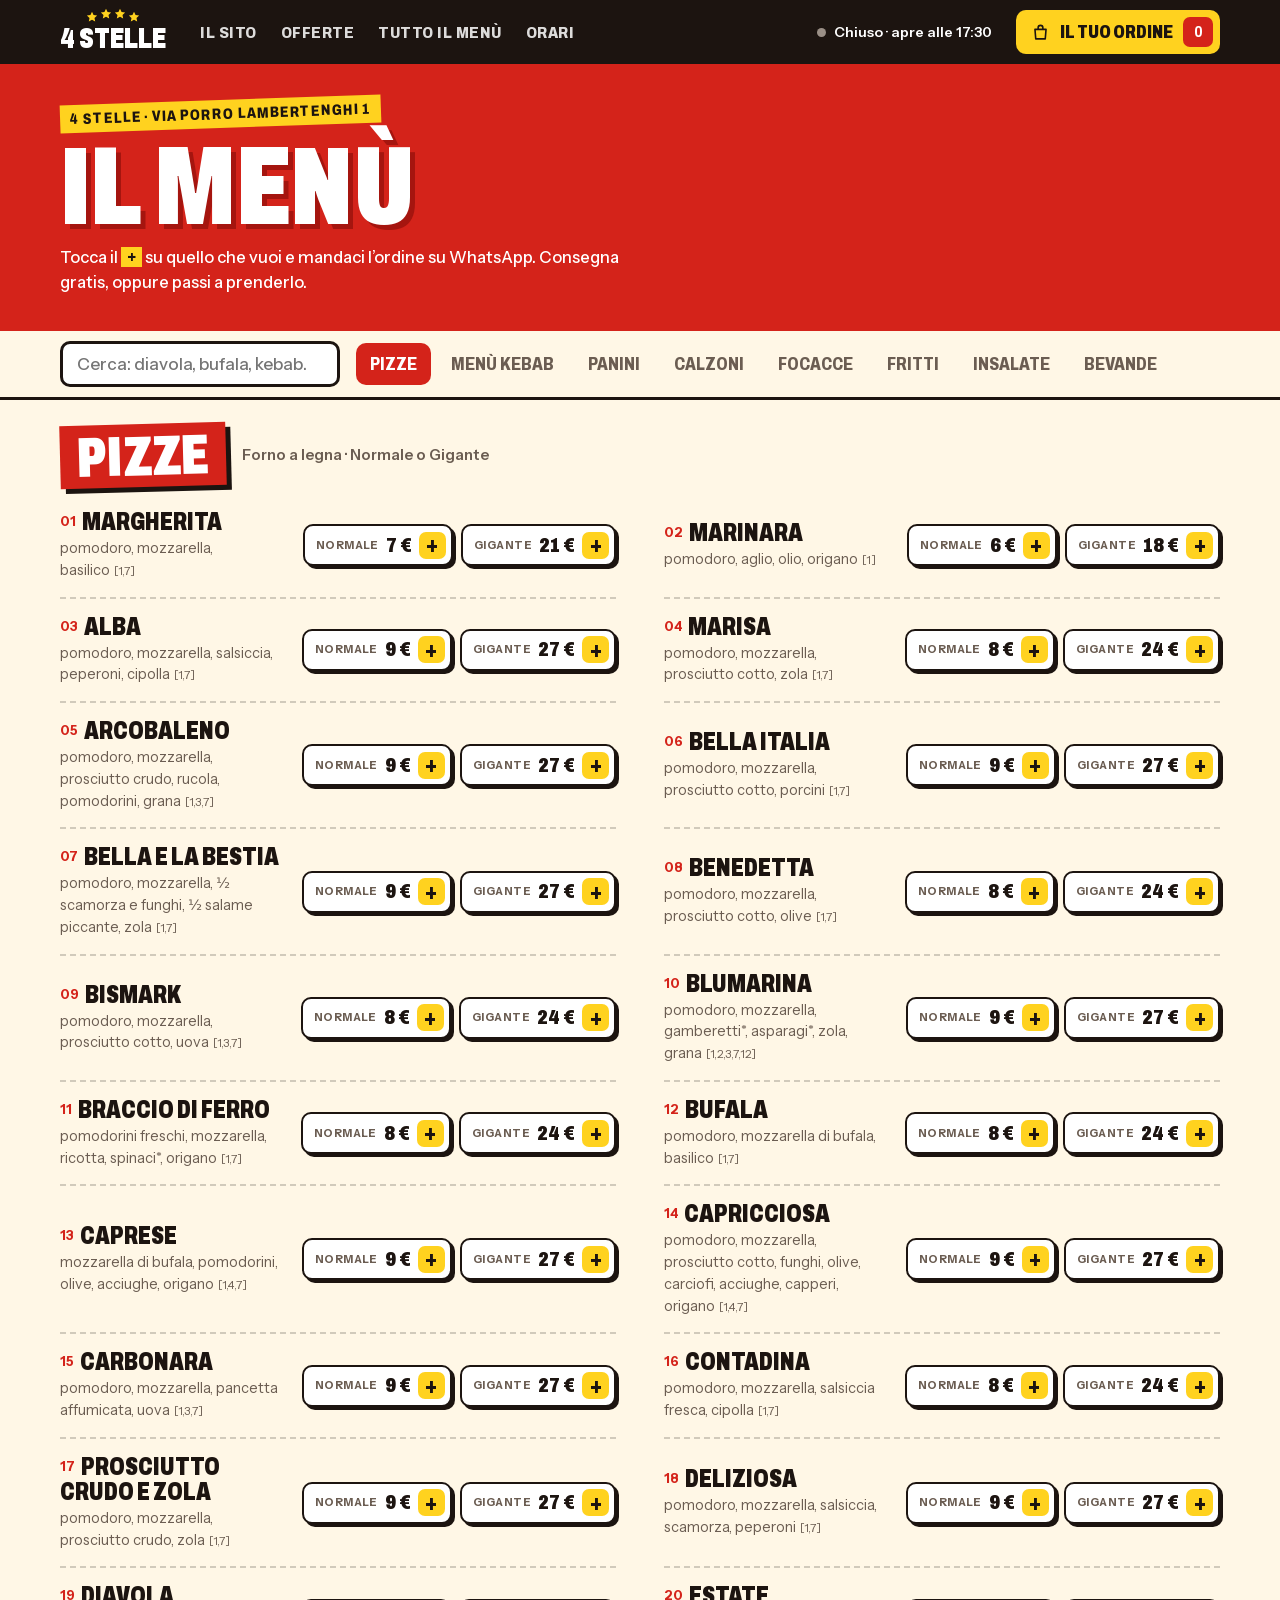
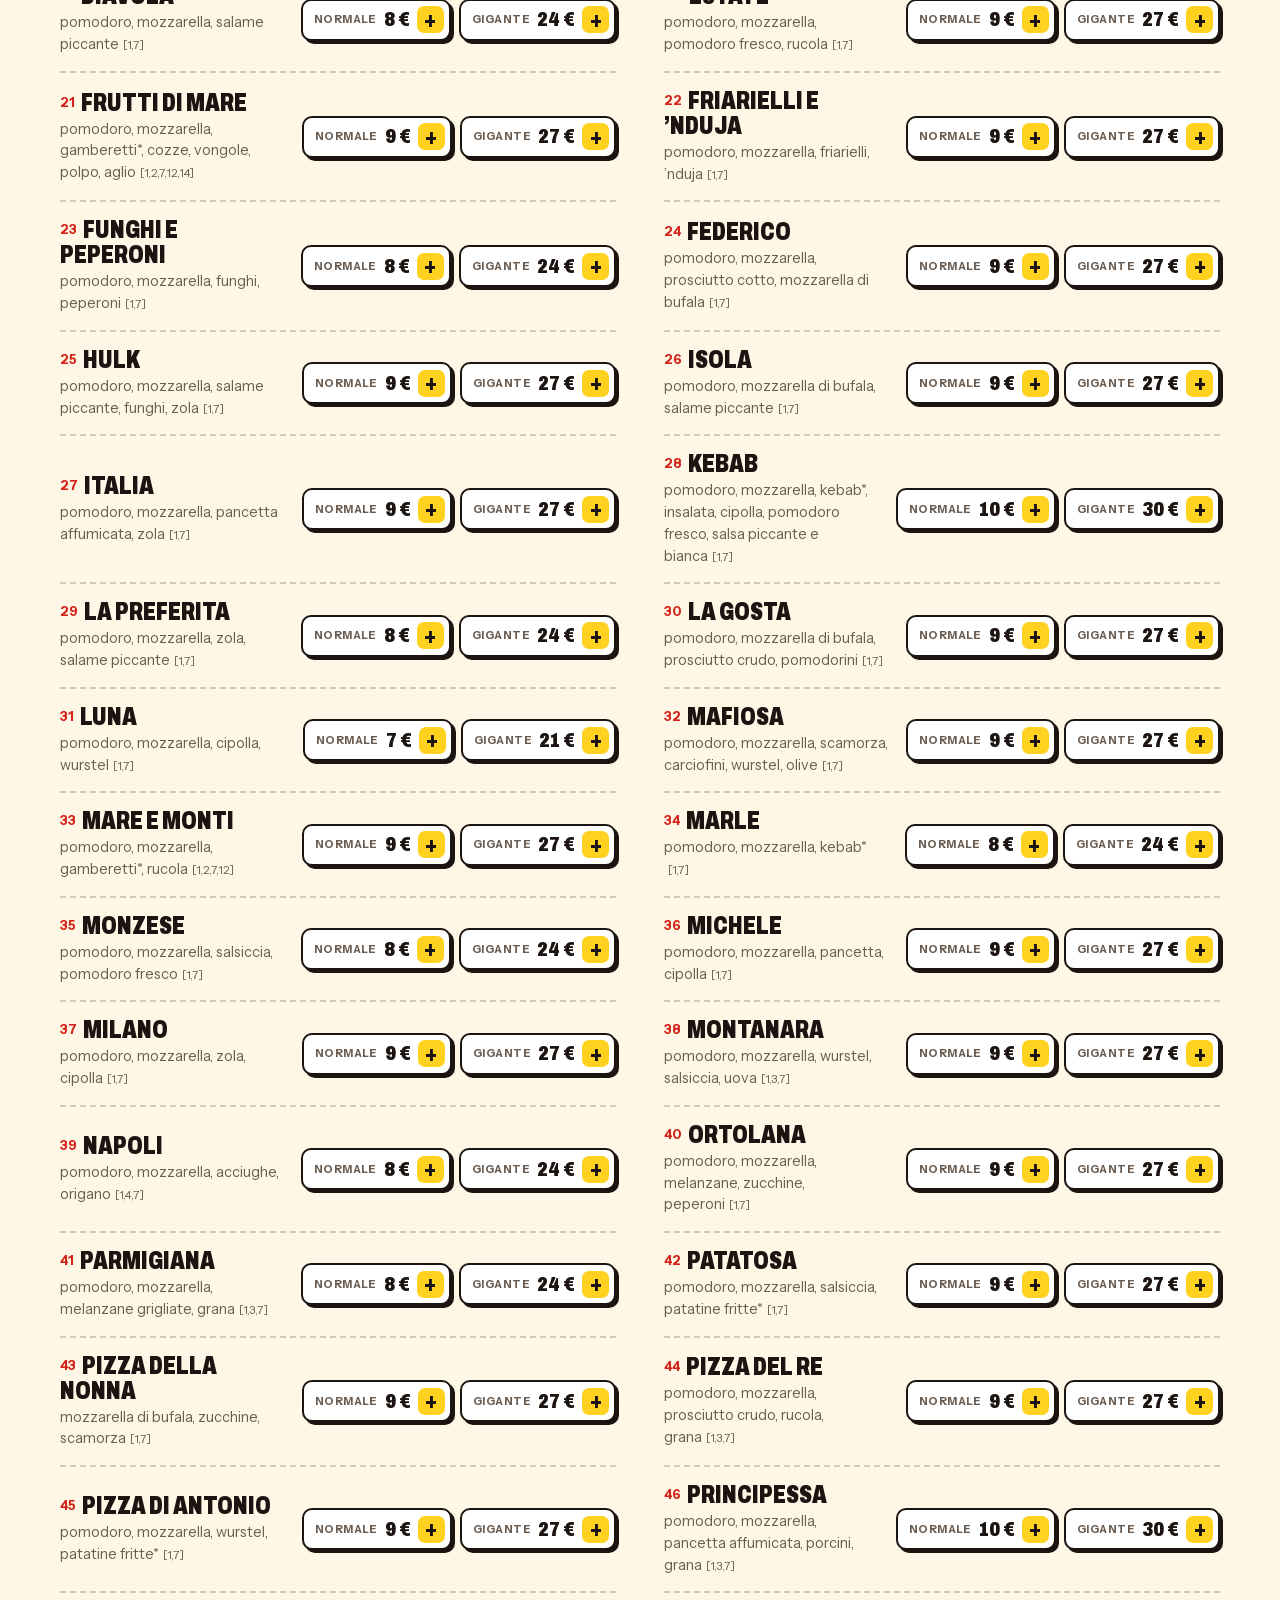
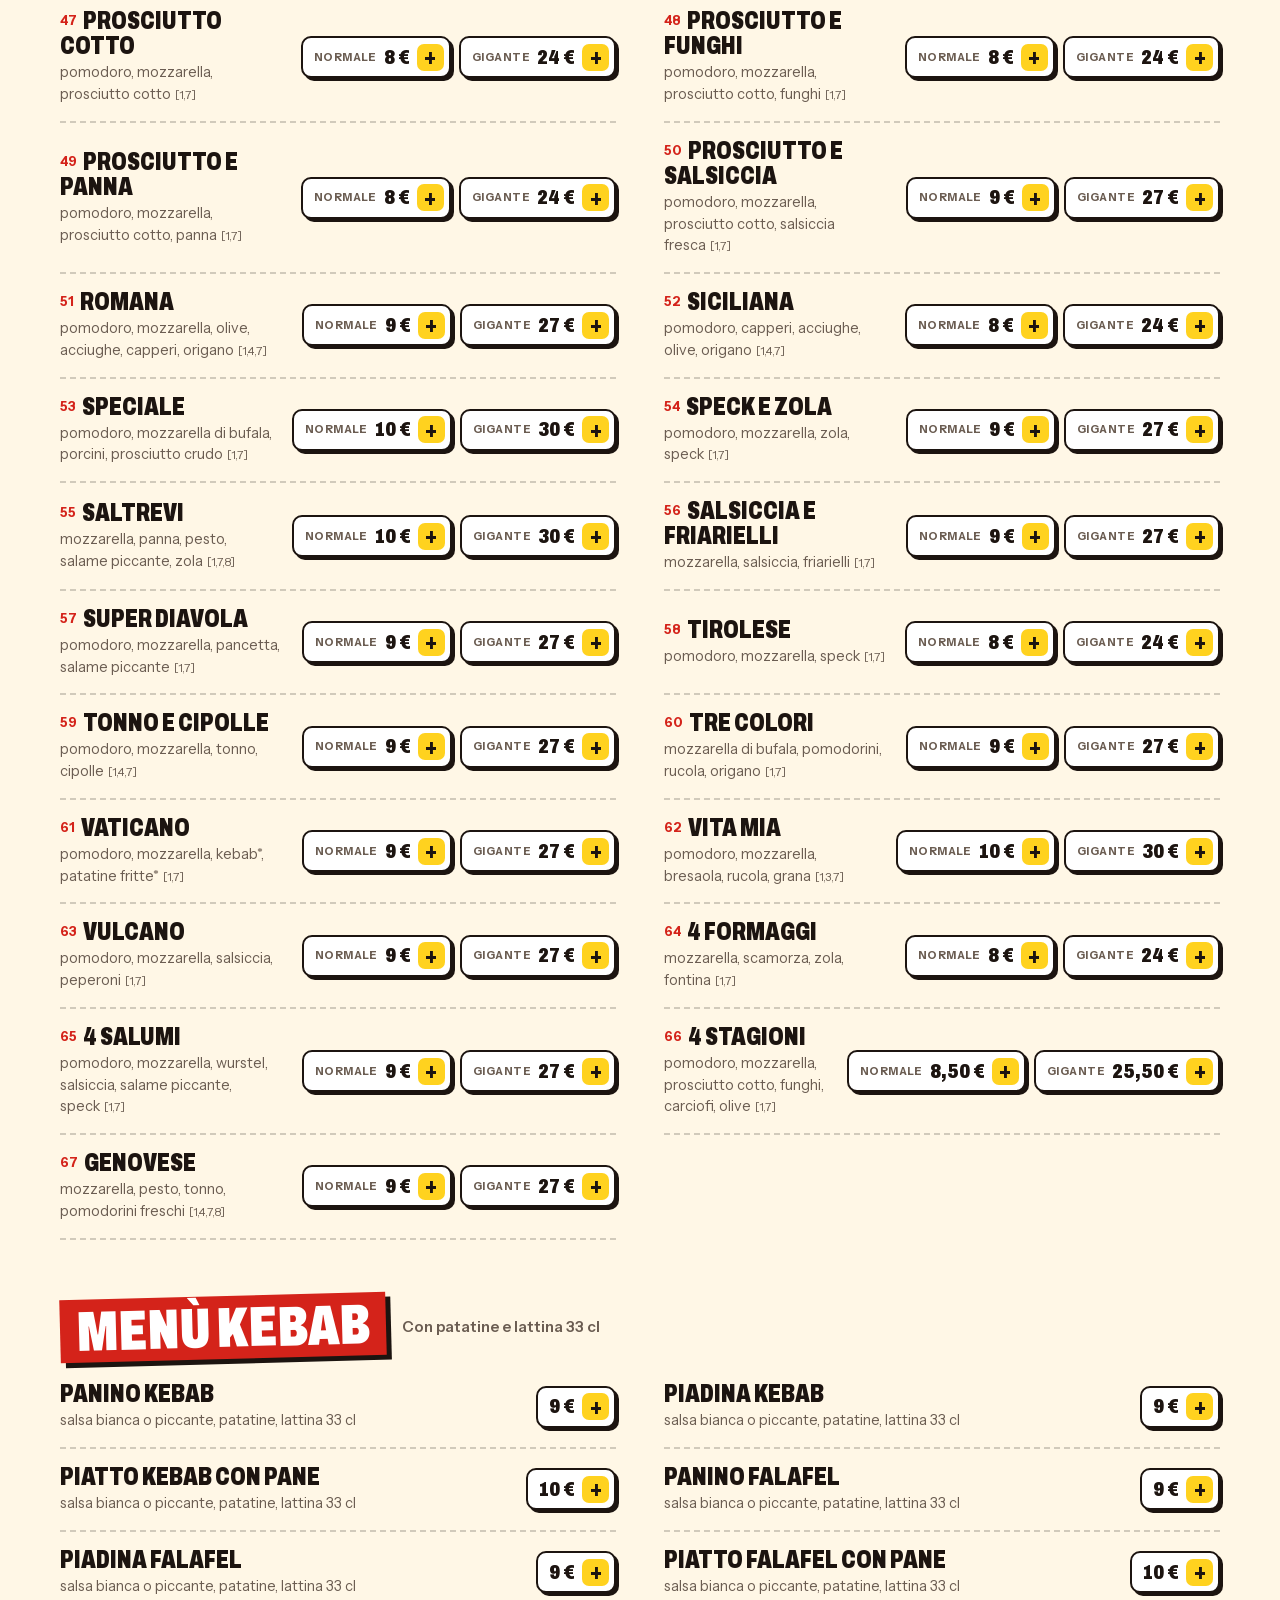
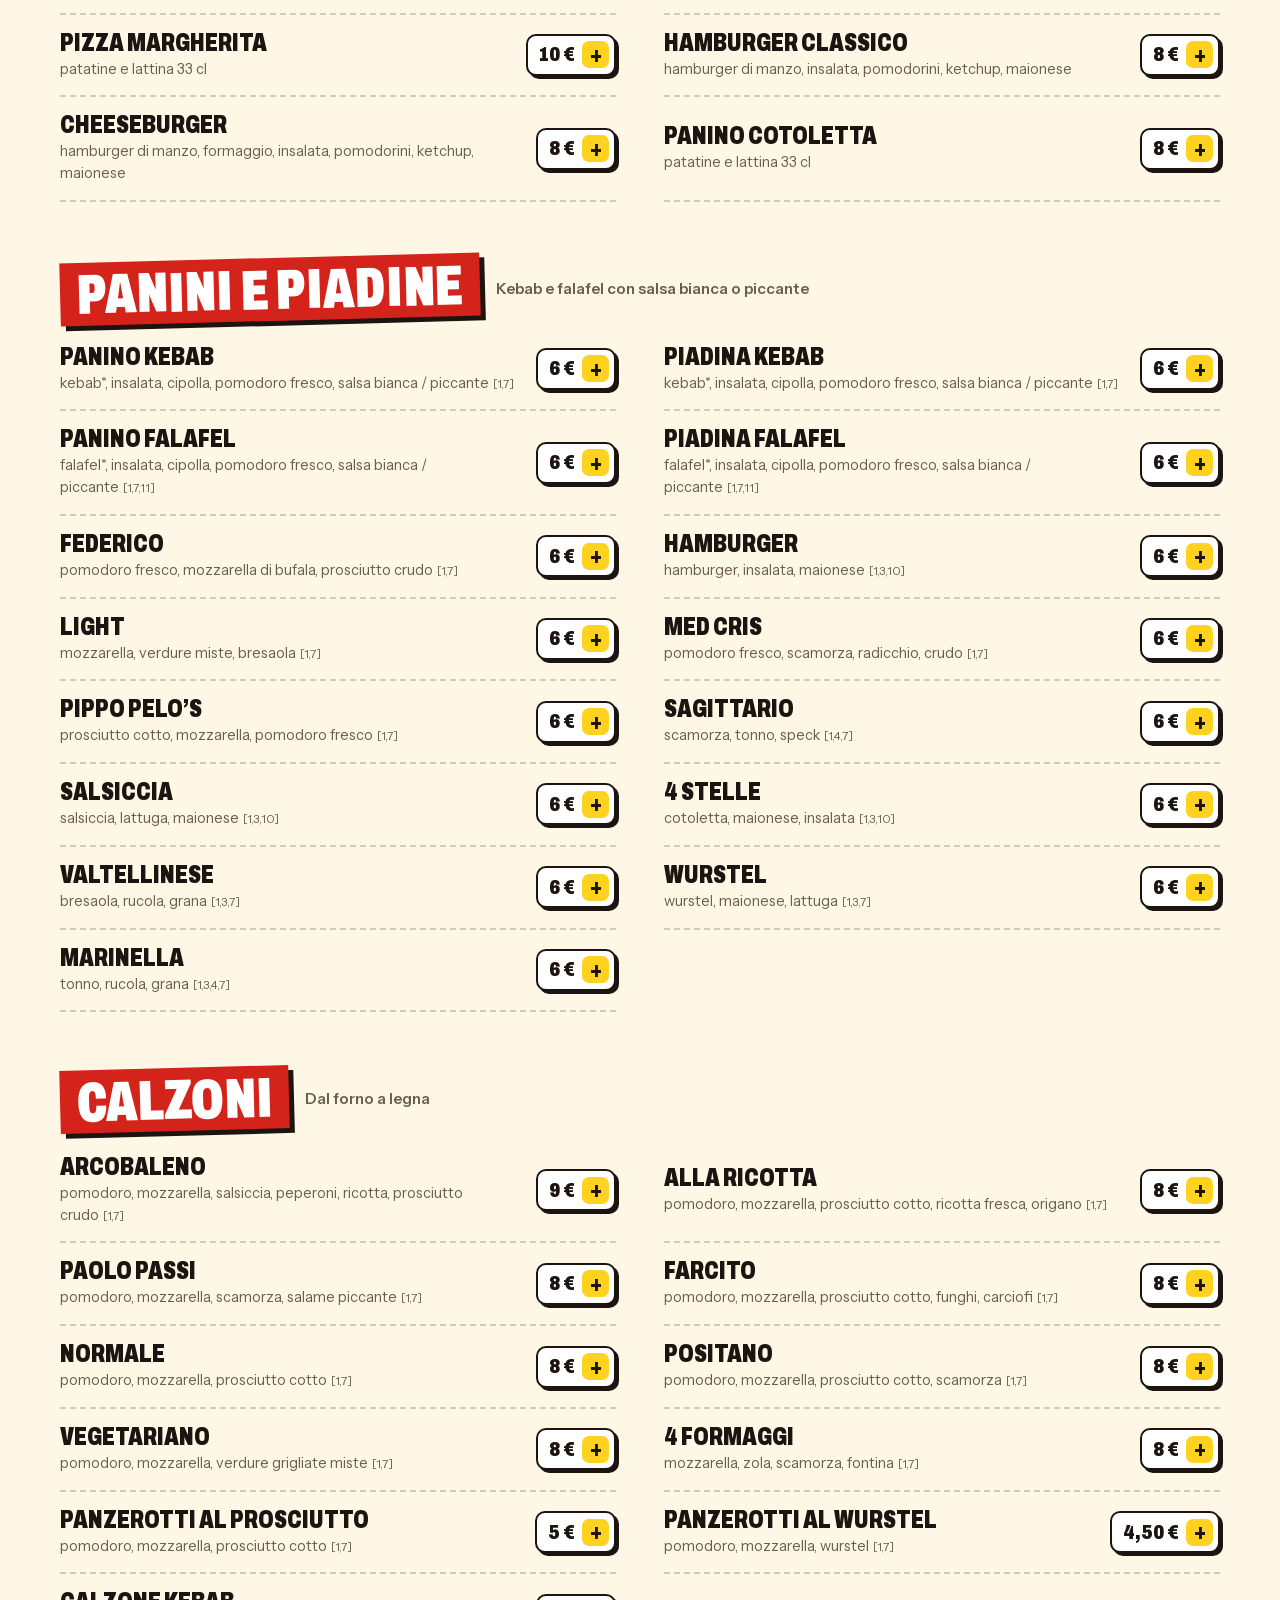
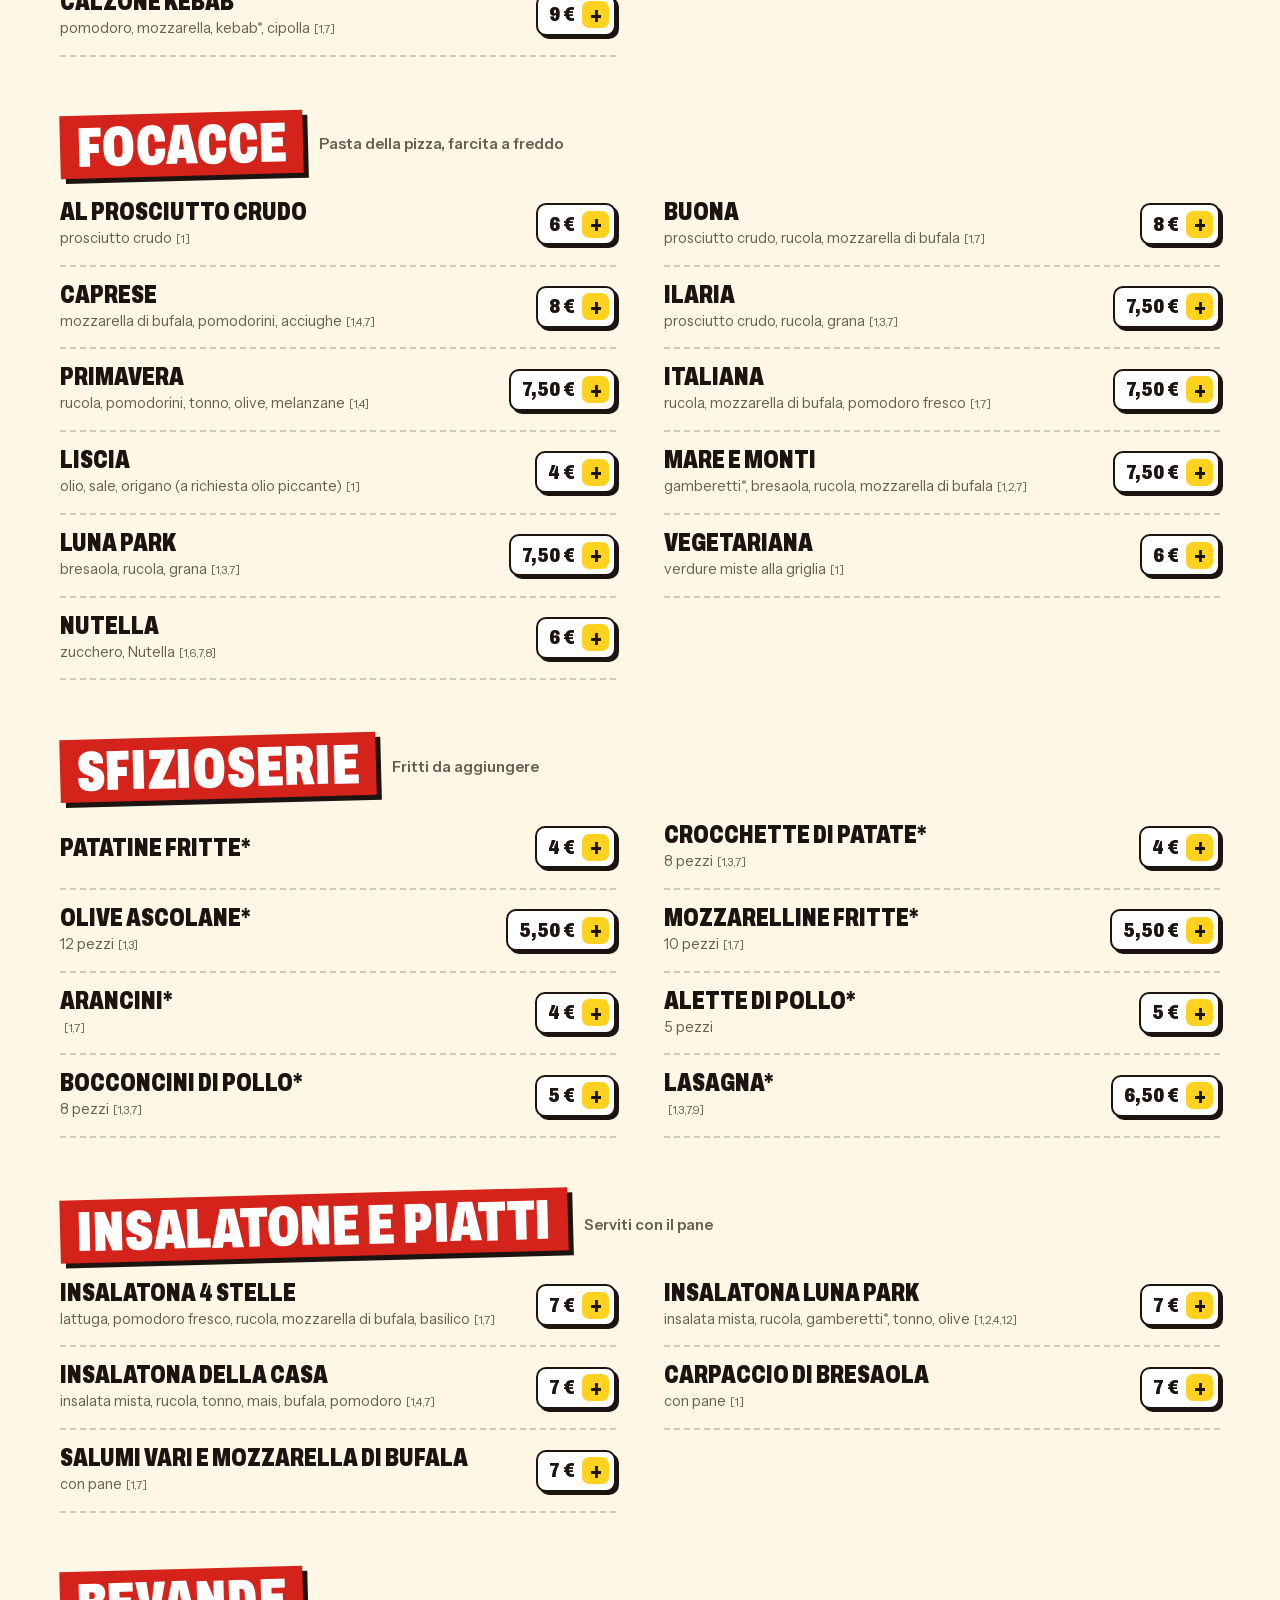
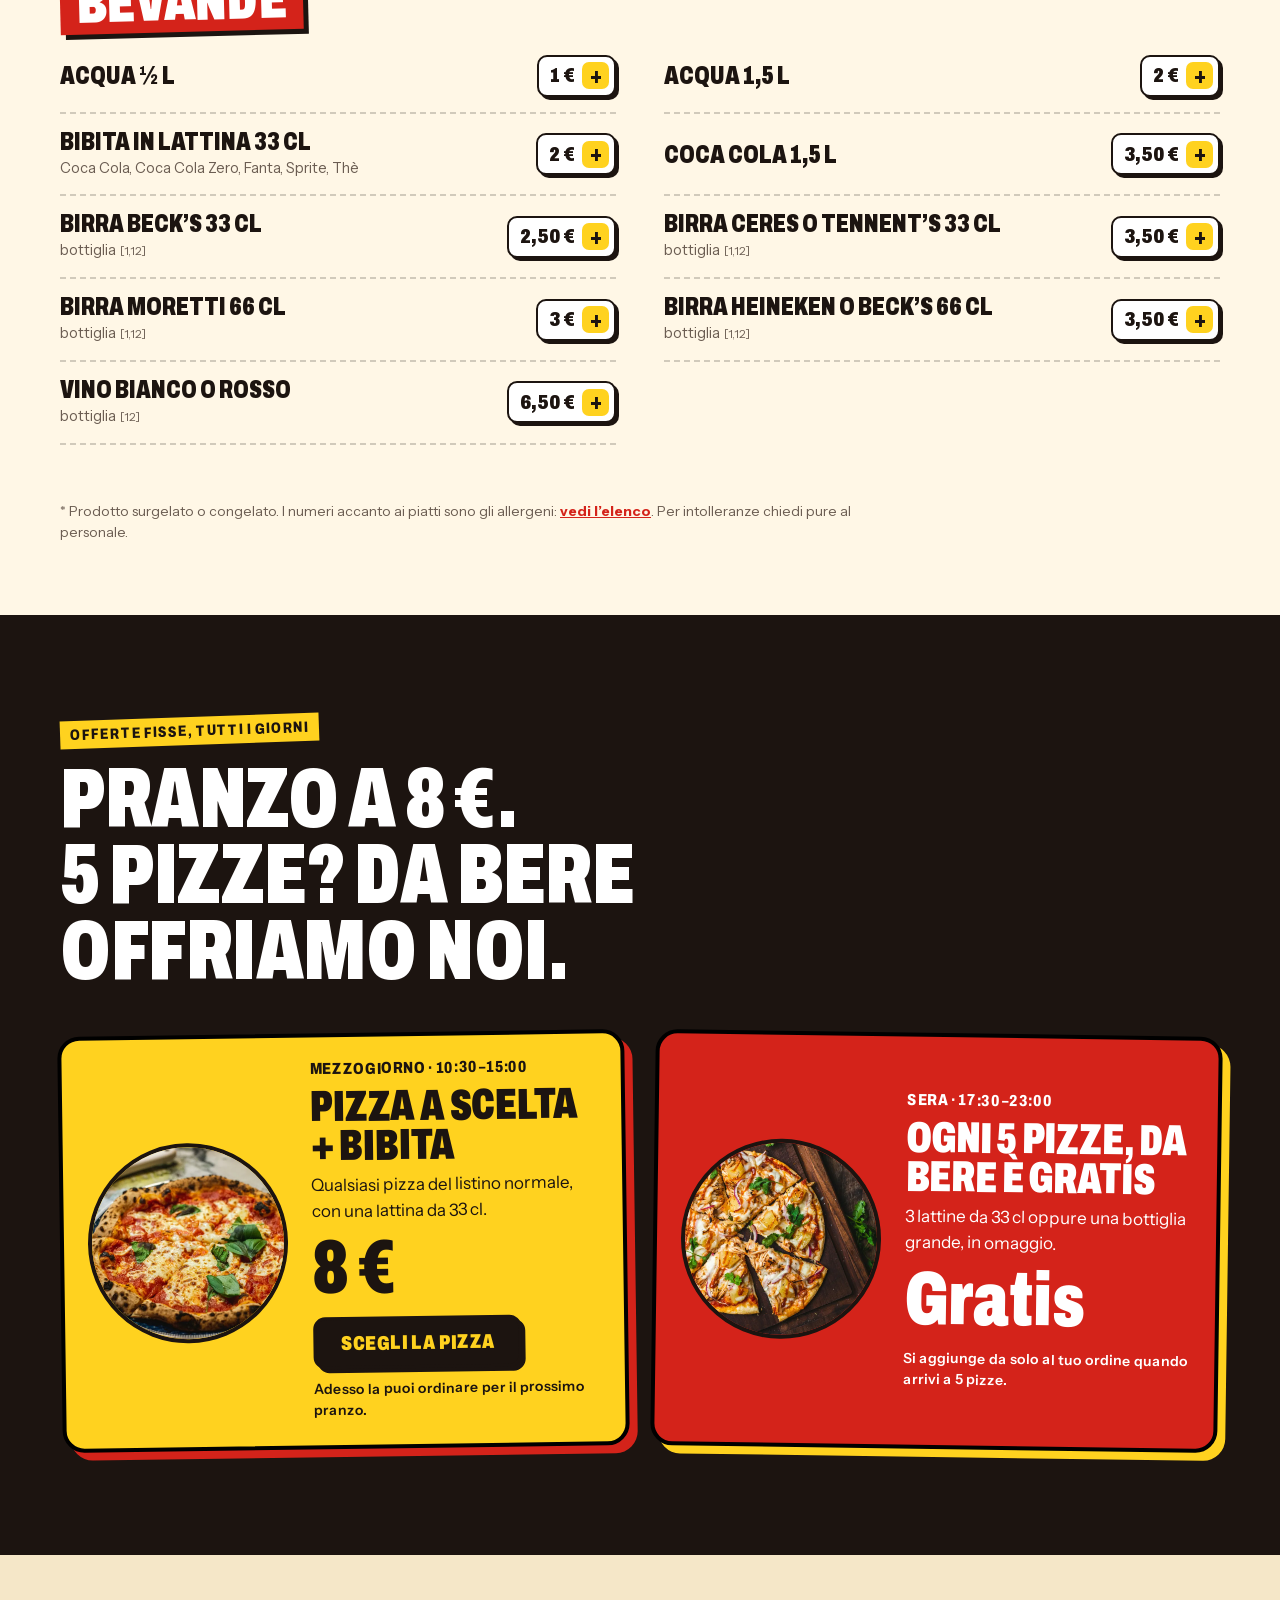
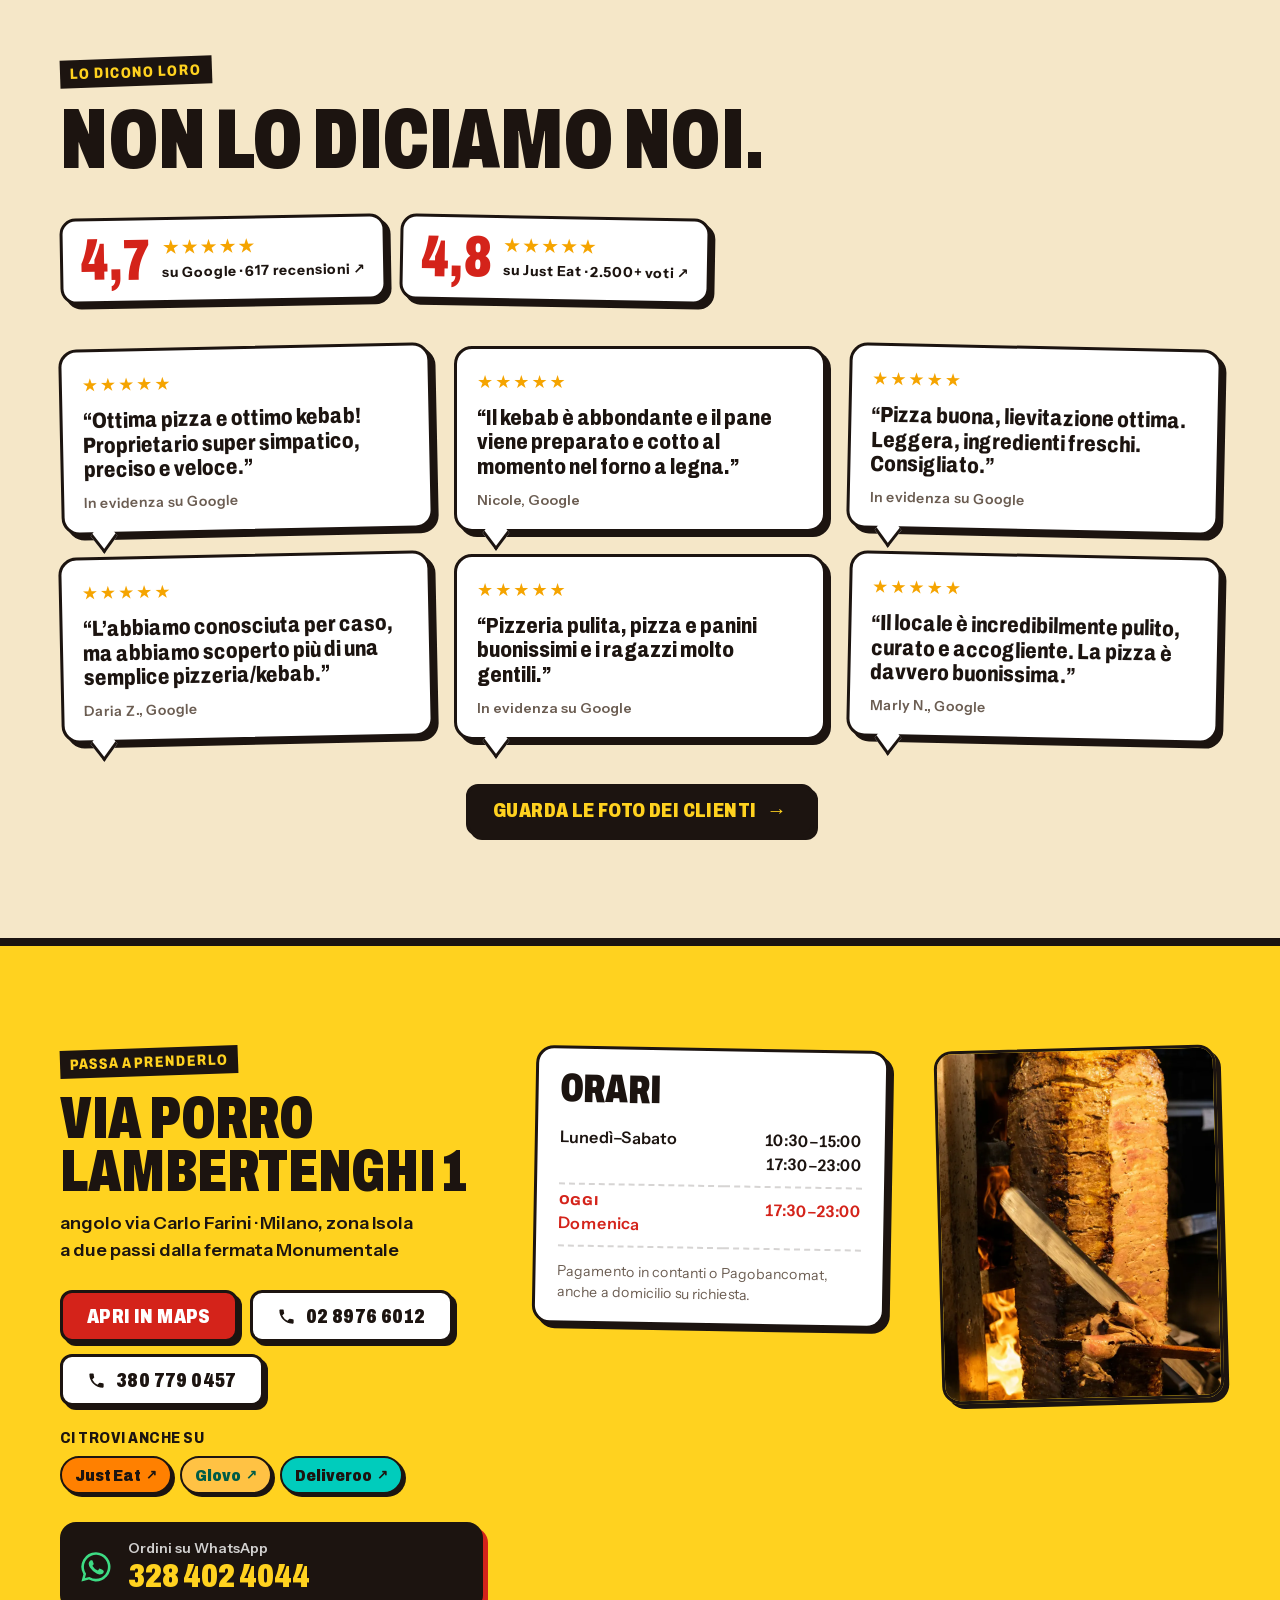
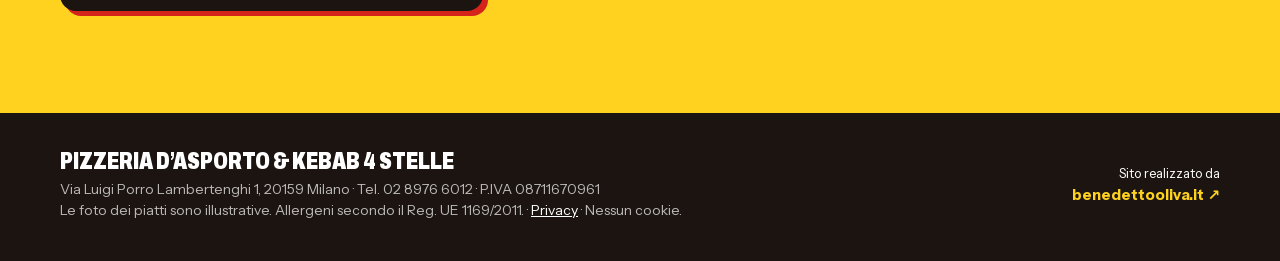
==== commit 7a12e01d: "Aggiorna anteprima" ====
--- a/menu/index.html
+++ b/menu/index.html
@@ -1 +1 @@
-<!doctype html> <html lang="it" class="js-off"> <head> <meta charset="utf-8"> <meta name="viewport" content="width=device-width,initial-scale=1,viewport-fit=cover"> <title>Menù — 4 Stelle, kebab e pizza a Milano Isola</title> <meta name="description" content="Il menù completo di 4 Stelle: 67 pizze, kebab, falafel, calzoni e focacce con prezzi e allergeni. Ordina su WhatsApp, consegna gratis."> <meta name="theme-color" content="#d4231a"> <link rel="canonical" href="https://4stellepizzeria.it/menu/"> <meta property="og:type" content="restaurant"> <meta property="og:locale" content="it_IT"> <meta property="og:site_name" content="4 Stelle"> <meta property="og:url" content="https://4stellepizzeria.it/menu/"> <meta property="og:title" content="4 Stelle — Pizzeria d’asporto e Kebab, Milano Isola"> <meta property="og:description" content="67 pizze nel forno a legna, kebab e piadine. Ordina su WhatsApp: consegna a domicilio gratuita."> <meta property="og:image" content="https://4stellepizzeria.it/assets/condividi.jpg"> <meta property="og:image:width" content="1200"> <meta property="og:image:height" content="630"> <meta name="twitter:card" content="summary_large_image"> <link rel="icon" href="../favicon.svg" type="image/svg+xml"> <link rel="apple-touch-icon" href="../apple-touch-icon.png"> <link rel="preload" href="../assets/font/archivo.woff2" as="font" type="font/woff2" crossorigin> <link rel="stylesheet" href="../styles.css?v=39c36a1d"> <script>document.documentElement.classList.replace("js-off","js")</script> <script type="application/ld+json">{"@context":"https://schema.org","@type":"Restaurant","name":"Pizzeria d'asporto & Kebab 4 Stelle","url":"https://4stellepizzeria.it/","image":"https://4stellepizzeria.it/assets/condividi.jpg","menu":"https://4stellepizzeria.it/menu/","priceRange":"€","hasDeliveryMethod":"http://purl.org/goodrelations/v1#DeliveryModeOwnFleet","servesCuisine":["Pizza","Kebab"],"telephone":"+39 02 8976 6012","address":{"@type":"PostalAddress","streetAddress":"Via Luigi Porro Lambertenghi 1","postalCode":"20159","addressLocality":"Milano","addressCountry":"IT"},"openingHours":["Mo-Sa 10:30-15:00","Mo-Su 17:30-23:00"],"acceptsReservations":false}</script> </head> <body data-base="../"> <svg width="0" height="0" style="position:absolute" aria-hidden="true"> <symbol id="stella" viewBox="0 0 24 24"><path d="M12 1.6l3.1 6.6 7.2.9-5.3 5 1.4 7.1L12 17.7l-6.4 3.5 1.4-7.1-5.3-5 7.2-.9z"/></symbol> <symbol id="i-wa" viewBox="0 0 24 24"><path d="M12 2.2a9.7 9.7 0 0 0-8.4 14.6L2.3 21.7l5-1.3A9.7 9.7 0 1 0 12 2.2Zm0 17.7a8 8 0 0 1-4.1-1.1l-.3-.2-3 .8.8-2.9-.2-.3A8 8 0 1 1 12 19.9Zm4.4-6c-.2-.1-1.4-.7-1.7-.8-.2-.1-.4-.1-.5.1l-.8.9c-.1.2-.3.2-.5.1a6.5 6.5 0 0 1-3.2-2.8c-.2-.4.2-.4.7-1.3.1-.2 0-.3 0-.4l-.7-1.8c-.2-.5-.4-.4-.5-.4h-.5a.9.9 0 0 0-.7.3 2.8 2.8 0 0 0-.9 2.1 4.9 4.9 0 0 0 1 2.6 11.2 11.2 0 0 0 4.3 3.8c1.6.7 2.2.7 3 .6.5-.1 1.4-.6 1.6-1.2.2-.6.2-1 .1-1.2l-.4-.2Z"/></symbol> <symbol id="i-tel" viewBox="0 0 24 24"><path d="M6.6 10.8a15.1 15.1 0 0 0 6.6 6.6l2.2-2.2a1 1 0 0 1 1-.25 11.4 11.4 0 0 0 3.6.57 1 1 0 0 1 1 1V20a1 1 0 0 1-1 1A17 17 0 0 1 3 4a1 1 0 0 1 1-1h3.5a1 1 0 0 1 1 1c0 1.25.2 2.45.57 3.57a1 1 0 0 1-.25 1z"/></symbol> <symbol id="i-borsa" viewBox="0 0 24 24"><path fill="none" stroke="currentColor" stroke-width="2" stroke-linejoin="round" d="M5 8h14l-1 12H6L5 8Zm4 0V6a3 3 0 0 1 6 0v2"/></symbol> </svg> <header class="testata"> <div class="contenitore testata-riga"> <a class="logo" href="../" aria-label="4 Stelle, vai al sito"> <span class="logo-stelle"><svg><use href="#stella"/></svg><svg><use href="#stella"/></svg><svg><use href="#stella"/></svg><svg><use href="#stella"/></svg></span> <span class="logo-nome">4 Stelle</span> </a> <nav class="nav" aria-label="Sezioni"> <a href="../">Il sito</a> <a href="#offerte">Offerte</a> <a href="#menu">Tutto il menù</a> <a href="#dove">Orari</a> </nav> <span class="stato" data-stato><i></i><span>Orari</span></span> <button class="btn-carrello" type="button" data-apri-carrello aria-label="Apri il tuo ordine"> <svg><use href="#i-borsa"/></svg><span class="btn-carrello-testo">Il tuo ordine</span><b data-conta>0</b> </button> </div> </header> <main id="inizio"> <section class="menu-testa"> <div class="contenitore"> <p class="occhiello">4 Stelle · Via Porro Lambertenghi 1</p> <h1>Il menù</h1> <p>Tocca il <b>+</b> su quello che vuoi e mandaci l’ordine su WhatsApp. Consegna gratis, oppure passi a prenderlo.</p> </div> </section> <section class="sezione listino solo-menu" id="menu"> <div class="contenitore"> <div class="titolo-sezione"> <p class="occhiello">Tutto il menù</p> <h2>67 pizze. Sì, sessantasette.</h2> <p>Più panini, piadine, calzoni, focacce e fritti. Tocca il + e finisce nel tuo ordine.</p> </div> </div> <div class="listino-barra"> <div class="contenitore listino-barra-riga"> <label class="cerca"><span class="vh">Cerca nel menù</span><input type="search" placeholder="Cerca: diavola, bufala, kebab…" data-cerca autocomplete="off"></label> <div class="schede" role="tablist" data-schede></div> </div> </div> <div class="contenitore"> <div class="listino-corpo" data-listino data-tutte></div> <p class="listino-piede">* Prodotto surgelato o congelato. I numeri accanto ai piatti sono gli allergeni: <button type="button" class="link" data-apri-allergeni>vedi l’elenco</button>. Per intolleranze chiedi pure al personale.</p> </div> </section> <section class="sezione offerte" id="offerte"> <div class="contenitore"> <div class="titolo-sezione chiaro"> <p class="occhiello">Offerte fisse, tutti i giorni</p> <h2>Pranzo a 8 €.<br>5 pizze? Da bere offriamo noi.</h2> </div> <div class="offerte-griglia"> <article class="offerta offerta-pranzo" data-offerta="pranzo"> <img src="../assets/foto/pizza-alto-700.webp" srcset="../assets/foto/pizza-alto-700.webp 700w, ../assets/foto/pizza-alto-1200.webp 1200w" sizes="(min-width: 900px) 260px, 40vw" alt="Pizza margherita vista dall’alto" loading="lazy" width="700" height="700"> <div> <p class="offerta-quando">Mezzogiorno · 10:30–15:00</p> <h3>Pizza a scelta + bibita</h3> <p>Qualsiasi pizza del listino normale, con una lattina da 33 cl.</p> <p class="offerta-prezzo">8 €</p> <button class="btn btn-scuro" type="button" data-apri-pranzo>Scegli la pizza</button> <p class="offerta-nota" data-nota-pranzo></p> </div> </article> <article class="offerta offerta-sera"> <img src="../assets/foto/pizze-tavolo-700.webp" srcset="../assets/foto/pizze-tavolo-700.webp 700w, ../assets/foto/pizze-tavolo-1200.webp 1200w" sizes="(min-width: 900px) 260px, 40vw" alt="Pizze sul tagliere" loading="lazy" width="700" height="700"> <div> <p class="offerta-quando">Sera · 17:30–23:00</p> <h3>Ogni 5 pizze, da bere è gratis</h3> <p>3 lattine da 33 cl oppure una bottiglia grande, in omaggio.</p> <p class="offerta-prezzo">Gratis</p> <p class="offerta-nota">Si aggiunge da solo al tuo ordine quando arrivi a 5 pizze.</p> </div> </article> </div> </div> </section> <section class="sezione recensioni" id="recensioni"> <div class="contenitore"> <div class="recensioni-testa"> <div class="titolo-sezione"> <p class="occhiello">Lo dicono loro</p> <h2>Non lo diciamo noi.</h2> </div> <div class="voti" data-voti></div> </div> <div class="recensioni-griglia" data-recensioni></div> <p class="recensioni-altro"><a class="btn btn-scuro" href="../recensioni/">Guarda le foto dei clienti <span aria-hidden="true">→</span></a></p> </div> </section> <section class="sezione dove" id="dove"> <div class="contenitore dove-griglia"> <div> <p class="occhiello">Passa a prenderlo</p> <h2>Via Porro Lambertenghi 1</h2> <p class="dove-angolo">angolo via Carlo Farini · Milano, zona Isola<br>a due passi dalla fermata Monumentale</p> <div class="dove-azioni"> <a class="btn btn-giallo" href="#" data-maps target="_blank" rel="noopener">Apri in Maps</a> <a class="btn btn-linea" href="tel:+390289766012"><svg><use href="#i-tel"/></svg>02 8976 6012</a> <a class="btn btn-linea" href="tel:+393807790457"><svg><use href="#i-tel"/></svg>380 779 0457</a> </div> <div class="dove-app"><span>Ci trovi anche su</span><div data-app></div></div> <div class="dove-wa"> <svg><use href="#i-wa"/></svg> <div><b>Ordini su WhatsApp</b><a href="https://wa.me/393284024044" target="_blank" rel="noopener">328 402 4044</a></div> </div> </div> <div class="orari"> <h3>Orari</h3> <table data-orari></table> <p class="orari-nota">Pagamento in contanti o Pagobancomat, anche a domicilio su richiesta.</p> </div> <figure class="dove-foto"> <img src="../assets/foto/coltello-700.webp" srcset="../assets/foto/coltello-700.webp 700w, ../assets/foto/coltello-1200.webp 1200w" sizes="(min-width: 1000px) 340px, 90vw" alt="Il kebab tagliato dal girarrosto" loading="lazy" width="700" height="875"> </figure> </div> </section> </main> <footer class="piede"> <div class="contenitore piede-riga"> <div> <p class="piede-nome">Pizzeria d’asporto &amp; Kebab 4 Stelle</p> <p>Via Luigi Porro Lambertenghi 1, 20159 Milano · Tel. 02 8976 6012 · P.IVA 08711670961</p> <p>Le foto dei piatti sono illustrative. Allergeni secondo il Reg. UE 1169/2011. · <a href="/privacy/">Privacy</a> · Nessun cookie.</p> </div> <a class="firma" href="https://benedettooliva.it/siti-web-tutta-italia/" target="_blank" rel="noopener"><span>Sito realizzato da</span><b>benedettooliva.it ↗</b></a> </div> </footer> <div class="barra-tel"> <a href="tel:+390289766012" class="barra-chiama"><svg><use href="#i-tel"/></svg>Chiama</a> <button type="button" class="barra-ordina" data-barra-ordina><svg><use href="#i-borsa"/></svg><span data-barra-testo>Ordina</span></button> </div> <div class="velo" data-velo hidden></div> <aside class="carrello" data-carrello aria-label="Il tuo ordine" aria-hidden="true"> <div class="carrello-testa"> <h2>Il tuo ordine</h2> <button class="chiudi" type="button" data-chiudi aria-label="Chiudi">×</button> </div> <div class="carrello-corpo"> <div class="carrello-vuoto" data-vuoto> <p><b>Ancora vuoto.</b></p> <p>Parti da un kebab? Aggiungi quello che vuoi: alla fine ti apriamo WhatsApp con l’ordine già scritto.</p> <a class="btn btn-scuro" href="#menu" data-chiudi>Guarda il menù</a> </div> <ul class="righe" data-righe></ul> <div class="omaggio" data-omaggio hidden></div> <form class="dati" data-dati hidden> <fieldset class="segmento"> <legend class="vh">Come lo vuoi</legend> <label><input type="radio" name="modo" value="consegna" checked="checked"><span>Consegna gratis</span></label> <label><input type="radio" name="modo" value="ritiro"><span>Ritiro al locale</span></label> </fieldset> <label class="campo"><span>Nome</span><input name="nome" autocomplete="given-name" required></label> <div data-solo-consegna> <label class="campo"><span>Indirizzo</span><input name="indirizzo" autocomplete="street-address" placeholder="Via e numero civico"></label> <label class="campo"><span>Citofono / piano</span><input name="citofono" placeholder="Facoltativo"></label> <p class="campo-nota" data-cap></p> </div> <label class="campo"><span>Quando</span><select name="quando" data-quando></select></label> <fieldset class="segmento piccolo"> <legend>Pagamento</legend> <label><input type="radio" name="paga" value="contanti" checked="checked"><span>Contanti</span></label> <label><input type="radio" name="paga" value="bancomat"><span>Pagobancomat</span></label> </fieldset> <label class="campo"><span>Note</span><textarea name="note" rows="2" placeholder="Allergie, senza cipolla, ben cotta…"></textarea></label> </form> </div> <div class="carrello-piede" data-piede hidden> <p class="totale"><span>Totale</span><b data-totale>0 €</b></p> <p class="avviso" data-avviso></p> <button class="btn btn-wa" type="button" data-invia><svg><use href="#i-wa"/></svg>Invia l’ordine su WhatsApp</button> <p class="carrello-nota">Nessun pagamento online: paghi alla consegna o al ritiro. Ti rispondiamo su WhatsApp per confermare.</p> </div> </aside> <dialog class="scheda" data-scheda aria-label="Scegli e aggiungi"> <button class="chiudi scheda-chiudi" type="button" data-scheda-chiudi aria-label="Chiudi">×</button> <div class="scheda-corpo" data-scheda-corpo></div> <div class="scheda-piede"> <div class="quantita-grande"><button type="button" data-scheda-meno aria-label="Uno in meno">−</button><b data-scheda-q aria-live="polite">1</b><button type="button" data-scheda-piu aria-label="Uno in più">+</button></div> <button class="btn btn-giallo" type="button" data-scheda-ok>Aggiungi</button> </div> </dialog> <dialog class="finestra" data-finestra-allergeni> <form method="dialog" class="finestra-corpo"> <h2>Allergeni</h2> <ol class="allergeni" data-allergeni></ol> <div class="finestra-azioni"><button class="btn btn-scuro" value="ok">Ho capito</button></div> </form> </dialog> <div class="avviso-aggiunto" data-toast role="status" aria-live="polite"></div> <script src="../dati.js?v=34f1d667"></script> <script src="../app.js?v=7b9d02af"></script> </body> </html> +<!doctype html> <html lang="it" class="js-off"> <head> <meta charset="utf-8"> <meta name="viewport" content="width=device-width,initial-scale=1,viewport-fit=cover"> <title>Menù — 4 Stelle, kebab e pizza a Milano Isola</title> <meta name="description" content="Il menù completo di 4 Stelle: 67 pizze, kebab, falafel, calzoni e focacce con prezzi e allergeni. Ordina su WhatsApp, consegna gratis."> <meta name="theme-color" content="#d4231a"> <link rel="canonical" href="https://4stellepizzeria.it/menu/"> <meta property="og:type" content="restaurant"> <meta property="og:locale" content="it_IT"> <meta property="og:site_name" content="4 Stelle"> <meta property="og:url" content="https://4stellepizzeria.it/menu/"> <meta property="og:title" content="Menù — 4 Stelle, kebab e pizza a Milano Isola"> <meta property="og:description" content="Il menù completo di 4 Stelle: 67 pizze, kebab, falafel, calzoni e focacce con prezzi e allergeni. Ordina su WhatsApp, consegna gratis."> <meta property="og:image" content="https://4stellepizzeria.it/assets/condividi.jpg"> <meta property="og:image:width" content="1200"> <meta property="og:image:height" content="630"> <meta name="twitter:card" content="summary_large_image"> <link rel="icon" href="../favicon.svg" type="image/svg+xml"> <link rel="apple-touch-icon" href="../apple-touch-icon.png"> <link rel="preload" href="../assets/font/archivo.woff2" as="font" type="font/woff2" crossorigin> <link rel="stylesheet" href="../styles.css?v=9544b2cc"> <script>document.documentElement.classList.replace("js-off","js")</script> <script type="application/ld+json">{"@context":"https://schema.org","@type":"Restaurant","@id":"https://4stellepizzeria.it/#locale","name":"Pizzeria d'asporto & Kebab 4 Stelle","alternateName":["4 Stelle","Pizzeria 4 Stelle"],"description":"Pizzeria d'asporto e kebab a Milano Isola: 67 pizze nel forno a legna, normali o giganti, panini e piadine kebab e falafel, hamburger, calzoni e focacce. Consegna a domicilio gratuita, ordini su WhatsApp.","url":"https://4stellepizzeria.it/","image":"https://4stellepizzeria.it/assets/condividi.jpg","hasMenu":"https://4stellepizzeria.it/menu/","priceRange":"€","servesCuisine":["Pizza","Kebab","Panini","Hamburger"],"telephone":"+39 02 8976 6012","contactPoint":[{"@type":"ContactPoint","telephone":"+39 328 402 4044","contactType":"ordini su WhatsApp","availableLanguage":"it"}],"address":{"@type":"PostalAddress","streetAddress":"Via Luigi Porro Lambertenghi 1","postalCode":"20159","addressLocality":"Milano","addressRegion":"MI","addressCountry":"IT"},"geo":{"@type":"GeoCoordinates","latitude":45.4894412,"longitude":9.183479},"hasMap":"https://www.google.com/maps/place/Pizzeria+4+Stelle/@45.4894412,9.183479,17z/data=!4m6!3m5!1s0x4786c12eff874df5:0x878537de49fb950c!8m2!3d45.4894412!4d9.183479!16s%2Fg%2F11clyswl2k","sameAs":["https://www.justeat.it/restaurants-4stelle/menu"],"areaServed":"Milano, zona Isola (CAP 20154, 20155, 20159, 20161)","openingHoursSpecification":[{"@type":"OpeningHoursSpecification","dayOfWeek":["Monday","Tuesday","Wednesday","Thursday","Friday","Saturday"],"opens":"10:30","closes":"15:00"},{"@type":"OpeningHoursSpecification","dayOfWeek":["Monday","Tuesday","Wednesday","Thursday","Friday","Saturday","Sunday"],"opens":"17:30","closes":"23:00"}],"paymentAccepted":"Contanti, Pagobancomat","hasDeliveryMethod":"http://purl.org/goodrelations/v1#DeliveryModeOwnFleet","acceptsReservations":false}</script> </head> <body data-base="../"> <svg width="0" height="0" style="position:absolute" aria-hidden="true"> <symbol id="stella" viewBox="0 0 24 24"><path d="M12 1.6l3.1 6.6 7.2.9-5.3 5 1.4 7.1L12 17.7l-6.4 3.5 1.4-7.1-5.3-5 7.2-.9z"/></symbol> <symbol id="i-wa" viewBox="0 0 24 24"><path d="M12 2.2a9.7 9.7 0 0 0-8.4 14.6L2.3 21.7l5-1.3A9.7 9.7 0 1 0 12 2.2Zm0 17.7a8 8 0 0 1-4.1-1.1l-.3-.2-3 .8.8-2.9-.2-.3A8 8 0 1 1 12 19.9Zm4.4-6c-.2-.1-1.4-.7-1.7-.8-.2-.1-.4-.1-.5.1l-.8.9c-.1.2-.3.2-.5.1a6.5 6.5 0 0 1-3.2-2.8c-.2-.4.2-.4.7-1.3.1-.2 0-.3 0-.4l-.7-1.8c-.2-.5-.4-.4-.5-.4h-.5a.9.9 0 0 0-.7.3 2.8 2.8 0 0 0-.9 2.1 4.9 4.9 0 0 0 1 2.6 11.2 11.2 0 0 0 4.3 3.8c1.6.7 2.2.7 3 .6.5-.1 1.4-.6 1.6-1.2.2-.6.2-1 .1-1.2l-.4-.2Z"/></symbol> <symbol id="i-tel" viewBox="0 0 24 24"><path d="M6.6 10.8a15.1 15.1 0 0 0 6.6 6.6l2.2-2.2a1 1 0 0 1 1-.25 11.4 11.4 0 0 0 3.6.57 1 1 0 0 1 1 1V20a1 1 0 0 1-1 1A17 17 0 0 1 3 4a1 1 0 0 1 1-1h3.5a1 1 0 0 1 1 1c0 1.25.2 2.45.57 3.57a1 1 0 0 1-.25 1z"/></symbol> <symbol id="i-borsa" viewBox="0 0 24 24"><path fill="none" stroke="currentColor" stroke-width="2" stroke-linejoin="round" d="M5 8h14l-1 12H6L5 8Zm4 0V6a3 3 0 0 1 6 0v2"/></symbol> </svg> <header class="testata"> <div class="contenitore testata-riga"> <a class="logo" href="../" aria-label="4 Stelle, vai al sito"> <span class="logo-stelle"><svg><use href="#stella"/></svg><svg><use href="#stella"/></svg><svg><use href="#stella"/></svg><svg><use href="#stella"/></svg></span> <span class="logo-nome">4 Stelle</span> </a> <nav class="nav" aria-label="Sezioni"> <a href="../">Il sito</a> <a href="#offerte">Offerte</a> <a href="#menu">Tutto il menù</a> <a href="#dove">Orari</a> </nav> <span class="stato" data-stato><i></i><span>Orari</span></span> <button class="btn-carrello" type="button" data-apri-carrello aria-label="Apri il tuo ordine"> <svg><use href="#i-borsa"/></svg><span class="btn-carrello-testo">Il tuo ordine</span><b data-conta>0</b> </button> </div> </header> <main id="inizio"> <section class="menu-testa"> <div class="contenitore"> <p class="occhiello">4 Stelle · Via Porro Lambertenghi 1</p> <h1>Il menù</h1> <p>Tocca il <b>+</b> su quello che vuoi e mandaci l’ordine su WhatsApp. Consegna gratis, oppure passi a prenderlo.</p> </div> </section> <section class="sezione listino solo-menu" id="menu"> <div class="contenitore"> <div class="titolo-sezione"> <p class="occhiello">Tutto il menù</p> <h2>67 pizze. Sì, sessantasette.</h2> <p>Più panini, piadine, calzoni, focacce e fritti. Tocca il + e finisce nel tuo ordine.</p> </div> </div> <div class="listino-barra"> <div class="contenitore listino-barra-riga"> <label class="cerca"><span class="vh">Cerca nel menù</span><input type="search" placeholder="Cerca: diavola, bufala, kebab…" data-cerca autocomplete="off"></label> <div class="schede" role="tablist" data-schede><button type="button" role="tab" data-vai="pizze" aria-selected="true">Pizze</button><button type="button" role="tab" data-vai="combo" aria-selected="false">Menù kebab</button><button type="button" role="tab" data-vai="panini" aria-selected="false">Panini</button><button type="button" role="tab" data-vai="calzoni" aria-selected="false">Calzoni</button><button type="button" role="tab" data-vai="focacce" aria-selected="false">Focacce</button><button type="button" role="tab" data-vai="sfizi" aria-selected="false">Fritti</button><button type="button" role="tab" data-vai="insalate" aria-selected="false">Insalate</button><button type="button" role="tab" data-vai="bevande" aria-selected="false">Bevande</button></div> </div> </div> <div class="contenitore"> <div class="listino-corpo" data-listino data-tutte><section class="categoria" id="cat-pizze"><div class="categoria-testa"><h3>Pizze</h3><p>Forno a legna · Normale o Gigante</p></div><ul class="voci"><li class="voce doppia"><div><p class="voce-nome"><span class="n">01</span>Margherita</p><p class="voce-ingr">pomodoro, mozzarella, basilico<span class="voce-all" title="Allergeni">[1,7]</span></p></div><div class="voce-prezzi"><button class="aggiungi" type="button" data-cat="pizze" data-i="0" data-size="n" aria-label="Aggiungi Margherita Normale"><small>Normale</small>7 €<i>+</i></button><button class="aggiungi" type="button" data-cat="pizze" data-i="0" data-size="g" aria-label="Aggiungi Margherita Gigante"><small>Gigante</small>21 €<i>+</i></button></div></li><li class="voce doppia"><div><p class="voce-nome"><span class="n">02</span>Marinara</p><p class="voce-ingr">pomodoro, aglio, olio, origano<span class="voce-all" title="Allergeni">[1]</span></p></div><div class="voce-prezzi"><button class="aggiungi" type="button" data-cat="pizze" data-i="1" data-size="n" aria-label="Aggiungi Marinara Normale"><small>Normale</small>6 €<i>+</i></button><button class="aggiungi" type="button" data-cat="pizze" data-i="1" data-size="g" aria-label="Aggiungi Marinara Gigante"><small>Gigante</small>18 €<i>+</i></button></div></li><li class="voce doppia"><div><p class="voce-nome"><span class="n">03</span>Alba</p><p class="voce-ingr">pomodoro, mozzarella, salsiccia, peperoni, cipolla<span class="voce-all" title="Allergeni">[1,7]</span></p></div><div class="voce-prezzi"><button class="aggiungi" type="button" data-cat="pizze" data-i="2" data-size="n" aria-label="Aggiungi Alba Normale"><small>Normale</small>9 €<i>+</i></button><button class="aggiungi" type="button" data-cat="pizze" data-i="2" data-size="g" aria-label="Aggiungi Alba Gigante"><small>Gigante</small>27 €<i>+</i></button></div></li><li class="voce doppia"><div><p class="voce-nome"><span class="n">04</span>Marisa</p><p class="voce-ingr">pomodoro, mozzarella, prosciutto cotto, zola<span class="voce-all" title="Allergeni">[1,7]</span></p></div><div class="voce-prezzi"><button class="aggiungi" type="button" data-cat="pizze" data-i="3" data-size="n" aria-label="Aggiungi Marisa Normale"><small>Normale</small>8 €<i>+</i></button><button class="aggiungi" type="button" data-cat="pizze" data-i="3" data-size="g" aria-label="Aggiungi Marisa Gigante"><small>Gigante</small>24 €<i>+</i></button></div></li><li class="voce doppia"><div><p class="voce-nome"><span class="n">05</span>Arcobaleno</p><p class="voce-ingr">pomodoro, mozzarella, prosciutto crudo, rucola, pomodorini, grana<span class="voce-all" title="Allergeni">[1,3,7]</span></p></div><div class="voce-prezzi"><button class="aggiungi" type="button" data-cat="pizze" data-i="4" data-size="n" aria-label="Aggiungi Arcobaleno Normale"><small>Normale</small>9 €<i>+</i></button><button class="aggiungi" type="button" data-cat="pizze" data-i="4" data-size="g" aria-label="Aggiungi Arcobaleno Gigante"><small>Gigante</small>27 €<i>+</i></button></div></li><li class="voce doppia"><div><p class="voce-nome"><span class="n">06</span>Bella Italia</p><p class="voce-ingr">pomodoro, mozzarella, prosciutto cotto, porcini<span class="voce-all" title="Allergeni">[1,7]</span></p></div><div class="voce-prezzi"><button class="aggiungi" type="button" data-cat="pizze" data-i="5" data-size="n" aria-label="Aggiungi Bella Italia Normale"><small>Normale</small>9 €<i>+</i></button><button class="aggiungi" type="button" data-cat="pizze" data-i="5" data-size="g" aria-label="Aggiungi Bella Italia Gigante"><small>Gigante</small>27 €<i>+</i></button></div></li><li class="voce doppia"><div><p class="voce-nome"><span class="n">07</span>Bella e la Bestia</p><p class="voce-ingr">pomodoro, mozzarella, ½ scamorza e funghi, ½ salame piccante, zola<span class="voce-all" title="Allergeni">[1,7]</span></p></div><div class="voce-prezzi"><button class="aggiungi" type="button" data-cat="pizze" data-i="6" data-size="n" aria-label="Aggiungi Bella e la Bestia Normale"><small>Normale</small>9 €<i>+</i></button><button class="aggiungi" type="button" data-cat="pizze" data-i="6" data-size="g" aria-label="Aggiungi Bella e la Bestia Gigante"><small>Gigante</small>27 €<i>+</i></button></div></li><li class="voce doppia"><div><p class="voce-nome"><span class="n">08</span>Benedetta</p><p class="voce-ingr">pomodoro, mozzarella, prosciutto cotto, olive<span class="voce-all" title="Allergeni">[1,7]</span></p></div><div class="voce-prezzi"><button class="aggiungi" type="button" data-cat="pizze" data-i="7" data-size="n" aria-label="Aggiungi Benedetta Normale"><small>Normale</small>8 €<i>+</i></button><button class="aggiungi" type="button" data-cat="pizze" data-i="7" data-size="g" aria-label="Aggiungi Benedetta Gigante"><small>Gigante</small>24 €<i>+</i></button></div></li><li class="voce doppia"><div><p class="voce-nome"><span class="n">09</span>Bismark</p><p class="voce-ingr">pomodoro, mozzarella, prosciutto cotto, uova<span class="voce-all" title="Allergeni">[1,3,7]</span></p></div><div class="voce-prezzi"><button class="aggiungi" type="button" data-cat="pizze" data-i="8" data-size="n" aria-label="Aggiungi Bismark Normale"><small>Normale</small>8 €<i>+</i></button><button class="aggiungi" type="button" data-cat="pizze" data-i="8" data-size="g" aria-label="Aggiungi Bismark Gigante"><small>Gigante</small>24 €<i>+</i></button></div></li><li class="voce doppia"><div><p class="voce-nome"><span class="n">10</span>Blumarina</p><p class="voce-ingr">pomodoro, mozzarella, gamberetti*, asparagi*, zola, grana<span class="voce-all" title="Allergeni">[1,2,3,7,12]</span></p></div><div class="voce-prezzi"><button class="aggiungi" type="button" data-cat="pizze" data-i="9" data-size="n" aria-label="Aggiungi Blumarina Normale"><small>Normale</small>9 €<i>+</i></button><button class="aggiungi" type="button" data-cat="pizze" data-i="9" data-size="g" aria-label="Aggiungi Blumarina Gigante"><small>Gigante</small>27 €<i>+</i></button></div></li><li class="voce doppia"><div><p class="voce-nome"><span class="n">11</span>Braccio di Ferro</p><p class="voce-ingr">pomodorini freschi, mozzarella, ricotta, spinaci*, origano<span class="voce-all" title="Allergeni">[1,7]</span></p></div><div class="voce-prezzi"><button class="aggiungi" type="button" data-cat="pizze" data-i="10" data-size="n" aria-label="Aggiungi Braccio di Ferro Normale"><small>Normale</small>8 €<i>+</i></button><button class="aggiungi" type="button" data-cat="pizze" data-i="10" data-size="g" aria-label="Aggiungi Braccio di Ferro Gigante"><small>Gigante</small>24 €<i>+</i></button></div></li><li class="voce doppia"><div><p class="voce-nome"><span class="n">12</span>Bufala</p><p class="voce-ingr">pomodoro, mozzarella di bufala, basilico<span class="voce-all" title="Allergeni">[1,7]</span></p></div><div class="voce-prezzi"><button class="aggiungi" type="button" data-cat="pizze" data-i="11" data-size="n" aria-label="Aggiungi Bufala Normale"><small>Normale</small>8 €<i>+</i></button><button class="aggiungi" type="button" data-cat="pizze" data-i="11" data-size="g" aria-label="Aggiungi Bufala Gigante"><small>Gigante</small>24 €<i>+</i></button></div></li><li class="voce doppia"><div><p class="voce-nome"><span class="n">13</span>Caprese</p><p class="voce-ingr">mozzarella di bufala, pomodorini, olive, acciughe, origano<span class="voce-all" title="Allergeni">[1,4,7]</span></p></div><div class="voce-prezzi"><button class="aggiungi" type="button" data-cat="pizze" data-i="12" data-size="n" aria-label="Aggiungi Caprese Normale"><small>Normale</small>9 €<i>+</i></button><button class="aggiungi" type="button" data-cat="pizze" data-i="12" data-size="g" aria-label="Aggiungi Caprese Gigante"><small>Gigante</small>27 €<i>+</i></button></div></li><li class="voce doppia"><div><p class="voce-nome"><span class="n">14</span>Capricciosa</p><p class="voce-ingr">pomodoro, mozzarella, prosciutto cotto, funghi, olive, carciofi, acciughe, capperi, origano<span class="voce-all" title="Allergeni">[1,4,7]</span></p></div><div class="voce-prezzi"><button class="aggiungi" type="button" data-cat="pizze" data-i="13" data-size="n" aria-label="Aggiungi Capricciosa Normale"><small>Normale</small>9 €<i>+</i></button><button class="aggiungi" type="button" data-cat="pizze" data-i="13" data-size="g" aria-label="Aggiungi Capricciosa Gigante"><small>Gigante</small>27 €<i>+</i></button></div></li><li class="voce doppia"><div><p class="voce-nome"><span class="n">15</span>Carbonara</p><p class="voce-ingr">pomodoro, mozzarella, pancetta affumicata, uova<span class="voce-all" title="Allergeni">[1,3,7]</span></p></div><div class="voce-prezzi"><button class="aggiungi" type="button" data-cat="pizze" data-i="14" data-size="n" aria-label="Aggiungi Carbonara Normale"><small>Normale</small>9 €<i>+</i></button><button class="aggiungi" type="button" data-cat="pizze" data-i="14" data-size="g" aria-label="Aggiungi Carbonara Gigante"><small>Gigante</small>27 €<i>+</i></button></div></li><li class="voce doppia"><div><p class="voce-nome"><span class="n">16</span>Contadina</p><p class="voce-ingr">pomodoro, mozzarella, salsiccia fresca, cipolla<span class="voce-all" title="Allergeni">[1,7]</span></p></div><div class="voce-prezzi"><button class="aggiungi" type="button" data-cat="pizze" data-i="15" data-size="n" aria-label="Aggiungi Contadina Normale"><small>Normale</small>8 €<i>+</i></button><button class="aggiungi" type="button" data-cat="pizze" data-i="15" data-size="g" aria-label="Aggiungi Contadina Gigante"><small>Gigante</small>24 €<i>+</i></button></div></li><li class="voce doppia"><div><p class="voce-nome"><span class="n">17</span>Prosciutto crudo e zola</p><p class="voce-ingr">pomodoro, mozzarella, prosciutto crudo, zola<span class="voce-all" title="Allergeni">[1,7]</span></p></div><div class="voce-prezzi"><button class="aggiungi" type="button" data-cat="pizze" data-i="16" data-size="n" aria-label="Aggiungi Prosciutto crudo e zola Normale"><small>Normale</small>9 €<i>+</i></button><button class="aggiungi" type="button" data-cat="pizze" data-i="16" data-size="g" aria-label="Aggiungi Prosciutto crudo e zola Gigante"><small>Gigante</small>27 €<i>+</i></button></div></li><li class="voce doppia"><div><p class="voce-nome"><span class="n">18</span>Deliziosa</p><p class="voce-ingr">pomodoro, mozzarella, salsiccia, scamorza, peperoni<span class="voce-all" title="Allergeni">[1,7]</span></p></div><div class="voce-prezzi"><button class="aggiungi" type="button" data-cat="pizze" data-i="17" data-size="n" aria-label="Aggiungi Deliziosa Normale"><small>Normale</small>9 €<i>+</i></button><button class="aggiungi" type="button" data-cat="pizze" data-i="17" data-size="g" aria-label="Aggiungi Deliziosa Gigante"><small>Gigante</small>27 €<i>+</i></button></div></li><li class="voce doppia"><div><p class="voce-nome"><span class="n">19</span>Diavola</p><p class="voce-ingr">pomodoro, mozzarella, salame piccante<span class="voce-all" title="Allergeni">[1,7]</span></p></div><div class="voce-prezzi"><button class="aggiungi" type="button" data-cat="pizze" data-i="18" data-size="n" aria-label="Aggiungi Diavola Normale"><small>Normale</small>8 €<i>+</i></button><button class="aggiungi" type="button" data-cat="pizze" data-i="18" data-size="g" aria-label="Aggiungi Diavola Gigante"><small>Gigante</small>24 €<i>+</i></button></div></li><li class="voce doppia"><div><p class="voce-nome"><span class="n">20</span>Estate</p><p class="voce-ingr">pomodoro, mozzarella, pomodoro fresco, rucola<span class="voce-all" title="Allergeni">[1,7]</span></p></div><div class="voce-prezzi"><button class="aggiungi" type="button" data-cat="pizze" data-i="19" data-size="n" aria-label="Aggiungi Estate Normale"><small>Normale</small>9 €<i>+</i></button><button class="aggiungi" type="button" data-cat="pizze" data-i="19" data-size="g" aria-label="Aggiungi Estate Gigante"><small>Gigante</small>27 €<i>+</i></button></div></li><li class="voce doppia"><div><p class="voce-nome"><span class="n">21</span>Frutti di mare</p><p class="voce-ingr">pomodoro, mozzarella, gamberetti*, cozze, vongole, polpo, aglio<span class="voce-all" title="Allergeni">[1,2,7,12,14]</span></p></div><div class="voce-prezzi"><button class="aggiungi" type="button" data-cat="pizze" data-i="20" data-size="n" aria-label="Aggiungi Frutti di mare Normale"><small>Normale</small>9 €<i>+</i></button><button class="aggiungi" type="button" data-cat="pizze" data-i="20" data-size="g" aria-label="Aggiungi Frutti di mare Gigante"><small>Gigante</small>27 €<i>+</i></button></div></li><li class="voce doppia"><div><p class="voce-nome"><span class="n">22</span>Friarielli e ’nduja</p><p class="voce-ingr">pomodoro, mozzarella, friarielli, ’nduja<span class="voce-all" title="Allergeni">[1,7]</span></p></div><div class="voce-prezzi"><button class="aggiungi" type="button" data-cat="pizze" data-i="21" data-size="n" aria-label="Aggiungi Friarielli e ’nduja Normale"><small>Normale</small>9 €<i>+</i></button><button class="aggiungi" type="button" data-cat="pizze" data-i="21" data-size="g" aria-label="Aggiungi Friarielli e ’nduja Gigante"><small>Gigante</small>27 €<i>+</i></button></div></li><li class="voce doppia"><div><p class="voce-nome"><span class="n">23</span>Funghi e peperoni</p><p class="voce-ingr">pomodoro, mozzarella, funghi, peperoni<span class="voce-all" title="Allergeni">[1,7]</span></p></div><div class="voce-prezzi"><button class="aggiungi" type="button" data-cat="pizze" data-i="22" data-size="n" aria-label="Aggiungi Funghi e peperoni Normale"><small>Normale</small>8 €<i>+</i></button><button class="aggiungi" type="button" data-cat="pizze" data-i="22" data-size="g" aria-label="Aggiungi Funghi e peperoni Gigante"><small>Gigante</small>24 €<i>+</i></button></div></li><li class="voce doppia"><div><p class="voce-nome"><span class="n">24</span>Federico</p><p class="voce-ingr">pomodoro, mozzarella, prosciutto cotto, mozzarella di bufala<span class="voce-all" title="Allergeni">[1,7]</span></p></div><div class="voce-prezzi"><button class="aggiungi" type="button" data-cat="pizze" data-i="23" data-size="n" aria-label="Aggiungi Federico Normale"><small>Normale</small>9 €<i>+</i></button><button class="aggiungi" type="button" data-cat="pizze" data-i="23" data-size="g" aria-label="Aggiungi Federico Gigante"><small>Gigante</small>27 €<i>+</i></button></div></li><li class="voce doppia"><div><p class="voce-nome"><span class="n">25</span>Hulk</p><p class="voce-ingr">pomodoro, mozzarella, salame piccante, funghi, zola<span class="voce-all" title="Allergeni">[1,7]</span></p></div><div class="voce-prezzi"><button class="aggiungi" type="button" data-cat="pizze" data-i="24" data-size="n" aria-label="Aggiungi Hulk Normale"><small>Normale</small>9 €<i>+</i></button><button class="aggiungi" type="button" data-cat="pizze" data-i="24" data-size="g" aria-label="Aggiungi Hulk Gigante"><small>Gigante</small>27 €<i>+</i></button></div></li><li class="voce doppia"><div><p class="voce-nome"><span class="n">26</span>Isola</p><p class="voce-ingr">pomodoro, mozzarella di bufala, salame piccante<span class="voce-all" title="Allergeni">[1,7]</span></p></div><div class="voce-prezzi"><button class="aggiungi" type="button" data-cat="pizze" data-i="25" data-size="n" aria-label="Aggiungi Isola Normale"><small>Normale</small>9 €<i>+</i></button><button class="aggiungi" type="button" data-cat="pizze" data-i="25" data-size="g" aria-label="Aggiungi Isola Gigante"><small>Gigante</small>27 €<i>+</i></button></div></li><li class="voce doppia"><div><p class="voce-nome"><span class="n">27</span>Italia</p><p class="voce-ingr">pomodoro, mozzarella, pancetta affumicata, zola<span class="voce-all" title="Allergeni">[1,7]</span></p></div><div class="voce-prezzi"><button class="aggiungi" type="button" data-cat="pizze" data-i="26" data-size="n" aria-label="Aggiungi Italia Normale"><small>Normale</small>9 €<i>+</i></button><button class="aggiungi" type="button" data-cat="pizze" data-i="26" data-size="g" aria-label="Aggiungi Italia Gigante"><small>Gigante</small>27 €<i>+</i></button></div></li><li class="voce doppia"><div><p class="voce-nome"><span class="n">28</span>Kebab</p><p class="voce-ingr">pomodoro, mozzarella, kebab*, insalata, cipolla, pomodoro fresco, salsa piccante e bianca<span class="voce-all" title="Allergeni">[1,7]</span></p></div><div class="voce-prezzi"><button class="aggiungi" type="button" data-cat="pizze" data-i="27" data-size="n" aria-label="Aggiungi Kebab Normale"><small>Normale</small>10 €<i>+</i></button><button class="aggiungi" type="button" data-cat="pizze" data-i="27" data-size="g" aria-label="Aggiungi Kebab Gigante"><small>Gigante</small>30 €<i>+</i></button></div></li><li class="voce doppia"><div><p class="voce-nome"><span class="n">29</span>La Preferita</p><p class="voce-ingr">pomodoro, mozzarella, zola, salame piccante<span class="voce-all" title="Allergeni">[1,7]</span></p></div><div class="voce-prezzi"><button class="aggiungi" type="button" data-cat="pizze" data-i="28" data-size="n" aria-label="Aggiungi La Preferita Normale"><small>Normale</small>8 €<i>+</i></button><button class="aggiungi" type="button" data-cat="pizze" data-i="28" data-size="g" aria-label="Aggiungi La Preferita Gigante"><small>Gigante</small>24 €<i>+</i></button></div></li><li class="voce doppia"><div><p class="voce-nome"><span class="n">30</span>La Gosta</p><p class="voce-ingr">pomodoro, mozzarella di bufala, prosciutto crudo, pomodorini<span class="voce-all" title="Allergeni">[1,7]</span></p></div><div class="voce-prezzi"><button class="aggiungi" type="button" data-cat="pizze" data-i="29" data-size="n" aria-label="Aggiungi La Gosta Normale"><small>Normale</small>9 €<i>+</i></button><button class="aggiungi" type="button" data-cat="pizze" data-i="29" data-size="g" aria-label="Aggiungi La Gosta Gigante"><small>Gigante</small>27 €<i>+</i></button></div></li><li class="voce doppia"><div><p class="voce-nome"><span class="n">31</span>Luna</p><p class="voce-ingr">pomodoro, mozzarella, cipolla, wurstel<span class="voce-all" title="Allergeni">[1,7]</span></p></div><div class="voce-prezzi"><button class="aggiungi" type="button" data-cat="pizze" data-i="30" data-size="n" aria-label="Aggiungi Luna Normale"><small>Normale</small>7 €<i>+</i></button><button class="aggiungi" type="button" data-cat="pizze" data-i="30" data-size="g" aria-label="Aggiungi Luna Gigante"><small>Gigante</small>21 €<i>+</i></button></div></li><li class="voce doppia"><div><p class="voce-nome"><span class="n">32</span>Mafiosa</p><p class="voce-ingr">pomodoro, mozzarella, scamorza, carciofini, wurstel, olive<span class="voce-all" title="Allergeni">[1,7]</span></p></div><div class="voce-prezzi"><button class="aggiungi" type="button" data-cat="pizze" data-i="31" data-size="n" aria-label="Aggiungi Mafiosa Normale"><small>Normale</small>9 €<i>+</i></button><button class="aggiungi" type="button" data-cat="pizze" data-i="31" data-size="g" aria-label="Aggiungi Mafiosa Gigante"><small>Gigante</small>27 €<i>+</i></button></div></li><li class="voce doppia"><div><p class="voce-nome"><span class="n">33</span>Mare e monti</p><p class="voce-ingr">pomodoro, mozzarella, gamberetti*, rucola<span class="voce-all" title="Allergeni">[1,2,7,12]</span></p></div><div class="voce-prezzi"><button class="aggiungi" type="button" data-cat="pizze" data-i="32" data-size="n" aria-label="Aggiungi Mare e monti Normale"><small>Normale</small>9 €<i>+</i></button><button class="aggiungi" type="button" data-cat="pizze" data-i="32" data-size="g" aria-label="Aggiungi Mare e monti Gigante"><small>Gigante</small>27 €<i>+</i></button></div></li><li class="voce doppia"><div><p class="voce-nome"><span class="n">34</span>Marle</p><p class="voce-ingr">pomodoro, mozzarella, kebab*<span class="voce-all" title="Allergeni">[1,7]</span></p></div><div class="voce-prezzi"><button class="aggiungi" type="button" data-cat="pizze" data-i="33" data-size="n" aria-label="Aggiungi Marle Normale"><small>Normale</small>8 €<i>+</i></button><button class="aggiungi" type="button" data-cat="pizze" data-i="33" data-size="g" aria-label="Aggiungi Marle Gigante"><small>Gigante</small>24 €<i>+</i></button></div></li><li class="voce doppia"><div><p class="voce-nome"><span class="n">35</span>Monzese</p><p class="voce-ingr">pomodoro, mozzarella, salsiccia, pomodoro fresco<span class="voce-all" title="Allergeni">[1,7]</span></p></div><div class="voce-prezzi"><button class="aggiungi" type="button" data-cat="pizze" data-i="34" data-size="n" aria-label="Aggiungi Monzese Normale"><small>Normale</small>8 €<i>+</i></button><button class="aggiungi" type="button" data-cat="pizze" data-i="34" data-size="g" aria-label="Aggiungi Monzese Gigante"><small>Gigante</small>24 €<i>+</i></button></div></li><li class="voce doppia"><div><p class="voce-nome"><span class="n">36</span>Michele</p><p class="voce-ingr">pomodoro, mozzarella, pancetta, cipolla<span class="voce-all" title="Allergeni">[1,7]</span></p></div><div class="voce-prezzi"><button class="aggiungi" type="button" data-cat="pizze" data-i="35" data-size="n" aria-label="Aggiungi Michele Normale"><small>Normale</small>9 €<i>+</i></button><button class="aggiungi" type="button" data-cat="pizze" data-i="35" data-size="g" aria-label="Aggiungi Michele Gigante"><small>Gigante</small>27 €<i>+</i></button></div></li><li class="voce doppia"><div><p class="voce-nome"><span class="n">37</span>Milano</p><p class="voce-ingr">pomodoro, mozzarella, zola, cipolla<span class="voce-all" title="Allergeni">[1,7]</span></p></div><div class="voce-prezzi"><button class="aggiungi" type="button" data-cat="pizze" data-i="36" data-size="n" aria-label="Aggiungi Milano Normale"><small>Normale</small>9 €<i>+</i></button><button class="aggiungi" type="button" data-cat="pizze" data-i="36" data-size="g" aria-label="Aggiungi Milano Gigante"><small>Gigante</small>27 €<i>+</i></button></div></li><li class="voce doppia"><div><p class="voce-nome"><span class="n">38</span>Montanara</p><p class="voce-ingr">pomodoro, mozzarella, wurstel, salsiccia, uova<span class="voce-all" title="Allergeni">[1,3,7]</span></p></div><div class="voce-prezzi"><button class="aggiungi" type="button" data-cat="pizze" data-i="37" data-size="n" aria-label="Aggiungi Montanara Normale"><small>Normale</small>9 €<i>+</i></button><button class="aggiungi" type="button" data-cat="pizze" data-i="37" data-size="g" aria-label="Aggiungi Montanara Gigante"><small>Gigante</small>27 €<i>+</i></button></div></li><li class="voce doppia"><div><p class="voce-nome"><span class="n">39</span>Napoli</p><p class="voce-ingr">pomodoro, mozzarella, acciughe, origano<span class="voce-all" title="Allergeni">[1,4,7]</span></p></div><div class="voce-prezzi"><button class="aggiungi" type="button" data-cat="pizze" data-i="38" data-size="n" aria-label="Aggiungi Napoli Normale"><small>Normale</small>8 €<i>+</i></button><button class="aggiungi" type="button" data-cat="pizze" data-i="38" data-size="g" aria-label="Aggiungi Napoli Gigante"><small>Gigante</small>24 €<i>+</i></button></div></li><li class="voce doppia"><div><p class="voce-nome"><span class="n">40</span>Ortolana</p><p class="voce-ingr">pomodoro, mozzarella, melanzane, zucchine, peperoni<span class="voce-all" title="Allergeni">[1,7]</span></p></div><div class="voce-prezzi"><button class="aggiungi" type="button" data-cat="pizze" data-i="39" data-size="n" aria-label="Aggiungi Ortolana Normale"><small>Normale</small>9 €<i>+</i></button><button class="aggiungi" type="button" data-cat="pizze" data-i="39" data-size="g" aria-label="Aggiungi Ortolana Gigante"><small>Gigante</small>27 €<i>+</i></button></div></li><li class="voce doppia"><div><p class="voce-nome"><span class="n">41</span>Parmigiana</p><p class="voce-ingr">pomodoro, mozzarella, melanzane grigliate, grana<span class="voce-all" title="Allergeni">[1,3,7]</span></p></div><div class="voce-prezzi"><button class="aggiungi" type="button" data-cat="pizze" data-i="40" data-size="n" aria-label="Aggiungi Parmigiana Normale"><small>Normale</small>8 €<i>+</i></button><button class="aggiungi" type="button" data-cat="pizze" data-i="40" data-size="g" aria-label="Aggiungi Parmigiana Gigante"><small>Gigante</small>24 €<i>+</i></button></div></li><li class="voce doppia"><div><p class="voce-nome"><span class="n">42</span>Patatosa</p><p class="voce-ingr">pomodoro, mozzarella, salsiccia, patatine fritte*<span class="voce-all" title="Allergeni">[1,7]</span></p></div><div class="voce-prezzi"><button class="aggiungi" type="button" data-cat="pizze" data-i="41" data-size="n" aria-label="Aggiungi Patatosa Normale"><small>Normale</small>9 €<i>+</i></button><button class="aggiungi" type="button" data-cat="pizze" data-i="41" data-size="g" aria-label="Aggiungi Patatosa Gigante"><small>Gigante</small>27 €<i>+</i></button></div></li><li class="voce doppia"><div><p class="voce-nome"><span class="n">43</span>Pizza della nonna</p><p class="voce-ingr">mozzarella di bufala, zucchine, scamorza<span class="voce-all" title="Allergeni">[1,7]</span></p></div><div class="voce-prezzi"><button class="aggiungi" type="button" data-cat="pizze" data-i="42" data-size="n" aria-label="Aggiungi Pizza della nonna Normale"><small>Normale</small>9 €<i>+</i></button><button class="aggiungi" type="button" data-cat="pizze" data-i="42" data-size="g" aria-label="Aggiungi Pizza della nonna Gigante"><small>Gigante</small>27 €<i>+</i></button></div></li><li class="voce doppia"><div><p class="voce-nome"><span class="n">44</span>Pizza del Re</p><p class="voce-ingr">pomodoro, mozzarella, prosciutto crudo, rucola, grana<span class="voce-all" title="Allergeni">[1,3,7]</span></p></div><div class="voce-prezzi"><button class="aggiungi" type="button" data-cat="pizze" data-i="43" data-size="n" aria-label="Aggiungi Pizza del Re Normale"><small>Normale</small>9 €<i>+</i></button><button class="aggiungi" type="button" data-cat="pizze" data-i="43" data-size="g" aria-label="Aggiungi Pizza del Re Gigante"><small>Gigante</small>27 €<i>+</i></button></div></li><li class="voce doppia"><div><p class="voce-nome"><span class="n">45</span>Pizza di Antonio</p><p class="voce-ingr">pomodoro, mozzarella, wurstel, patatine fritte*<span class="voce-all" title="Allergeni">[1,7]</span></p></div><div class="voce-prezzi"><button class="aggiungi" type="button" data-cat="pizze" data-i="44" data-size="n" aria-label="Aggiungi Pizza di Antonio Normale"><small>Normale</small>9 €<i>+</i></button><button class="aggiungi" type="button" data-cat="pizze" data-i="44" data-size="g" aria-label="Aggiungi Pizza di Antonio Gigante"><small>Gigante</small>27 €<i>+</i></button></div></li><li class="voce doppia"><div><p class="voce-nome"><span class="n">46</span>Principessa</p><p class="voce-ingr">pomodoro, mozzarella, pancetta affumicata, porcini, grana<span class="voce-all" title="Allergeni">[1,3,7]</span></p></div><div class="voce-prezzi"><button class="aggiungi" type="button" data-cat="pizze" data-i="45" data-size="n" aria-label="Aggiungi Principessa Normale"><small>Normale</small>10 €<i>+</i></button><button class="aggiungi" type="button" data-cat="pizze" data-i="45" data-size="g" aria-label="Aggiungi Principessa Gigante"><small>Gigante</small>30 €<i>+</i></button></div></li><li class="voce doppia"><div><p class="voce-nome"><span class="n">47</span>Prosciutto cotto</p><p class="voce-ingr">pomodoro, mozzarella, prosciutto cotto<span class="voce-all" title="Allergeni">[1,7]</span></p></div><div class="voce-prezzi"><button class="aggiungi" type="button" data-cat="pizze" data-i="46" data-size="n" aria-label="Aggiungi Prosciutto cotto Normale"><small>Normale</small>8 €<i>+</i></button><button class="aggiungi" type="button" data-cat="pizze" data-i="46" data-size="g" aria-label="Aggiungi Prosciutto cotto Gigante"><small>Gigante</small>24 €<i>+</i></button></div></li><li class="voce doppia"><div><p class="voce-nome"><span class="n">48</span>Prosciutto e funghi</p><p class="voce-ingr">pomodoro, mozzarella, prosciutto cotto, funghi<span class="voce-all" title="Allergeni">[1,7]</span></p></div><div class="voce-prezzi"><button class="aggiungi" type="button" data-cat="pizze" data-i="47" data-size="n" aria-label="Aggiungi Prosciutto e funghi Normale"><small>Normale</small>8 €<i>+</i></button><button class="aggiungi" type="button" data-cat="pizze" data-i="47" data-size="g" aria-label="Aggiungi Prosciutto e funghi Gigante"><small>Gigante</small>24 €<i>+</i></button></div></li><li class="voce doppia"><div><p class="voce-nome"><span class="n">49</span>Prosciutto e panna</p><p class="voce-ingr">pomodoro, mozzarella, prosciutto cotto, panna<span class="voce-all" title="Allergeni">[1,7]</span></p></div><div class="voce-prezzi"><button class="aggiungi" type="button" data-cat="pizze" data-i="48" data-size="n" aria-label="Aggiungi Prosciutto e panna Normale"><small>Normale</small>8 €<i>+</i></button><button class="aggiungi" type="button" data-cat="pizze" data-i="48" data-size="g" aria-label="Aggiungi Prosciutto e panna Gigante"><small>Gigante</small>24 €<i>+</i></button></div></li><li class="voce doppia"><div><p class="voce-nome"><span class="n">50</span>Prosciutto e salsiccia</p><p class="voce-ingr">pomodoro, mozzarella, prosciutto cotto, salsiccia fresca<span class="voce-all" title="Allergeni">[1,7]</span></p></div><div class="voce-prezzi"><button class="aggiungi" type="button" data-cat="pizze" data-i="49" data-size="n" aria-label="Aggiungi Prosciutto e salsiccia Normale"><small>Normale</small>9 €<i>+</i></button><button class="aggiungi" type="button" data-cat="pizze" data-i="49" data-size="g" aria-label="Aggiungi Prosciutto e salsiccia Gigante"><small>Gigante</small>27 €<i>+</i></button></div></li><li class="voce doppia"><div><p class="voce-nome"><span class="n">51</span>Romana</p><p class="voce-ingr">pomodoro, mozzarella, olive, acciughe, capperi, origano<span class="voce-all" title="Allergeni">[1,4,7]</span></p></div><div class="voce-prezzi"><button class="aggiungi" type="button" data-cat="pizze" data-i="50" data-size="n" aria-label="Aggiungi Romana Normale"><small>Normale</small>9 €<i>+</i></button><button class="aggiungi" type="button" data-cat="pizze" data-i="50" data-size="g" aria-label="Aggiungi Romana Gigante"><small>Gigante</small>27 €<i>+</i></button></div></li><li class="voce doppia"><div><p class="voce-nome"><span class="n">52</span>Siciliana</p><p class="voce-ingr">pomodoro, capperi, acciughe, olive, origano<span class="voce-all" title="Allergeni">[1,4,7]</span></p></div><div class="voce-prezzi"><button class="aggiungi" type="button" data-cat="pizze" data-i="51" data-size="n" aria-label="Aggiungi Siciliana Normale"><small>Normale</small>8 €<i>+</i></button><button class="aggiungi" type="button" data-cat="pizze" data-i="51" data-size="g" aria-label="Aggiungi Siciliana Gigante"><small>Gigante</small>24 €<i>+</i></button></div></li><li class="voce doppia"><div><p class="voce-nome"><span class="n">53</span>Speciale</p><p class="voce-ingr">pomodoro, mozzarella di bufala, porcini, prosciutto crudo<span class="voce-all" title="Allergeni">[1,7]</span></p></div><div class="voce-prezzi"><button class="aggiungi" type="button" data-cat="pizze" data-i="52" data-size="n" aria-label="Aggiungi Speciale Normale"><small>Normale</small>10 €<i>+</i></button><button class="aggiungi" type="button" data-cat="pizze" data-i="52" data-size="g" aria-label="Aggiungi Speciale Gigante"><small>Gigante</small>30 €<i>+</i></button></div></li><li class="voce doppia"><div><p class="voce-nome"><span class="n">54</span>Speck e zola</p><p class="voce-ingr">pomodoro, mozzarella, zola, speck<span class="voce-all" title="Allergeni">[1,7]</span></p></div><div class="voce-prezzi"><button class="aggiungi" type="button" data-cat="pizze" data-i="53" data-size="n" aria-label="Aggiungi Speck e zola Normale"><small>Normale</small>9 €<i>+</i></button><button class="aggiungi" type="button" data-cat="pizze" data-i="53" data-size="g" aria-label="Aggiungi Speck e zola Gigante"><small>Gigante</small>27 €<i>+</i></button></div></li><li class="voce doppia"><div><p class="voce-nome"><span class="n">55</span>Saltrevi</p><p class="voce-ingr">mozzarella, panna, pesto, salame piccante, zola<span class="voce-all" title="Allergeni">[1,7,8]</span></p></div><div class="voce-prezzi"><button class="aggiungi" type="button" data-cat="pizze" data-i="54" data-size="n" aria-label="Aggiungi Saltrevi Normale"><small>Normale</small>10 €<i>+</i></button><button class="aggiungi" type="button" data-cat="pizze" data-i="54" data-size="g" aria-label="Aggiungi Saltrevi Gigante"><small>Gigante</small>30 €<i>+</i></button></div></li><li class="voce doppia"><div><p class="voce-nome"><span class="n">56</span>Salsiccia e friarielli</p><p class="voce-ingr">mozzarella, salsiccia, friarielli<span class="voce-all" title="Allergeni">[1,7]</span></p></div><div class="voce-prezzi"><button class="aggiungi" type="button" data-cat="pizze" data-i="55" data-size="n" aria-label="Aggiungi Salsiccia e friarielli Normale"><small>Normale</small>9 €<i>+</i></button><button class="aggiungi" type="button" data-cat="pizze" data-i="55" data-size="g" aria-label="Aggiungi Salsiccia e friarielli Gigante"><small>Gigante</small>27 €<i>+</i></button></div></li><li class="voce doppia"><div><p class="voce-nome"><span class="n">57</span>Super diavola</p><p class="voce-ingr">pomodoro, mozzarella, pancetta, salame piccante<span class="voce-all" title="Allergeni">[1,7]</span></p></div><div class="voce-prezzi"><button class="aggiungi" type="button" data-cat="pizze" data-i="56" data-size="n" aria-label="Aggiungi Super diavola Normale"><small>Normale</small>9 €<i>+</i></button><button class="aggiungi" type="button" data-cat="pizze" data-i="56" data-size="g" aria-label="Aggiungi Super diavola Gigante"><small>Gigante</small>27 €<i>+</i></button></div></li><li class="voce doppia"><div><p class="voce-nome"><span class="n">58</span>Tirolese</p><p class="voce-ingr">pomodoro, mozzarella, speck<span class="voce-all" title="Allergeni">[1,7]</span></p></div><div class="voce-prezzi"><button class="aggiungi" type="button" data-cat="pizze" data-i="57" data-size="n" aria-label="Aggiungi Tirolese Normale"><small>Normale</small>8 €<i>+</i></button><button class="aggiungi" type="button" data-cat="pizze" data-i="57" data-size="g" aria-label="Aggiungi Tirolese Gigante"><small>Gigante</small>24 €<i>+</i></button></div></li><li class="voce doppia"><div><p class="voce-nome"><span class="n">59</span>Tonno e cipolle</p><p class="voce-ingr">pomodoro, mozzarella, tonno, cipolle<span class="voce-all" title="Allergeni">[1,4,7]</span></p></div><div class="voce-prezzi"><button class="aggiungi" type="button" data-cat="pizze" data-i="58" data-size="n" aria-label="Aggiungi Tonno e cipolle Normale"><small>Normale</small>9 €<i>+</i></button><button class="aggiungi" type="button" data-cat="pizze" data-i="58" data-size="g" aria-label="Aggiungi Tonno e cipolle Gigante"><small>Gigante</small>27 €<i>+</i></button></div></li><li class="voce doppia"><div><p class="voce-nome"><span class="n">60</span>Tre colori</p><p class="voce-ingr">mozzarella di bufala, pomodorini, rucola, origano<span class="voce-all" title="Allergeni">[1,7]</span></p></div><div class="voce-prezzi"><button class="aggiungi" type="button" data-cat="pizze" data-i="59" data-size="n" aria-label="Aggiungi Tre colori Normale"><small>Normale</small>9 €<i>+</i></button><button class="aggiungi" type="button" data-cat="pizze" data-i="59" data-size="g" aria-label="Aggiungi Tre colori Gigante"><small>Gigante</small>27 €<i>+</i></button></div></li><li class="voce doppia"><div><p class="voce-nome"><span class="n">61</span>Vaticano</p><p class="voce-ingr">pomodoro, mozzarella, kebab*, patatine fritte*<span class="voce-all" title="Allergeni">[1,7]</span></p></div><div class="voce-prezzi"><button class="aggiungi" type="button" data-cat="pizze" data-i="60" data-size="n" aria-label="Aggiungi Vaticano Normale"><small>Normale</small>9 €<i>+</i></button><button class="aggiungi" type="button" data-cat="pizze" data-i="60" data-size="g" aria-label="Aggiungi Vaticano Gigante"><small>Gigante</small>27 €<i>+</i></button></div></li><li class="voce doppia"><div><p class="voce-nome"><span class="n">62</span>Vita mia</p><p class="voce-ingr">pomodoro, mozzarella, bresaola, rucola, grana<span class="voce-all" title="Allergeni">[1,3,7]</span></p></div><div class="voce-prezzi"><button class="aggiungi" type="button" data-cat="pizze" data-i="61" data-size="n" aria-label="Aggiungi Vita mia Normale"><small>Normale</small>10 €<i>+</i></button><button class="aggiungi" type="button" data-cat="pizze" data-i="61" data-size="g" aria-label="Aggiungi Vita mia Gigante"><small>Gigante</small>30 €<i>+</i></button></div></li><li class="voce doppia"><div><p class="voce-nome"><span class="n">63</span>Vulcano</p><p class="voce-ingr">pomodoro, mozzarella, salsiccia, peperoni<span class="voce-all" title="Allergeni">[1,7]</span></p></div><div class="voce-prezzi"><button class="aggiungi" type="button" data-cat="pizze" data-i="62" data-size="n" aria-label="Aggiungi Vulcano Normale"><small>Normale</small>9 €<i>+</i></button><button class="aggiungi" type="button" data-cat="pizze" data-i="62" data-size="g" aria-label="Aggiungi Vulcano Gigante"><small>Gigante</small>27 €<i>+</i></button></div></li><li class="voce doppia"><div><p class="voce-nome"><span class="n">64</span>4 Formaggi</p><p class="voce-ingr">mozzarella, scamorza, zola, fontina<span class="voce-all" title="Allergeni">[1,7]</span></p></div><div class="voce-prezzi"><button class="aggiungi" type="button" data-cat="pizze" data-i="63" data-size="n" aria-label="Aggiungi 4 Formaggi Normale"><small>Normale</small>8 €<i>+</i></button><button class="aggiungi" type="button" data-cat="pizze" data-i="63" data-size="g" aria-label="Aggiungi 4 Formaggi Gigante"><small>Gigante</small>24 €<i>+</i></button></div></li><li class="voce doppia"><div><p class="voce-nome"><span class="n">65</span>4 Salumi</p><p class="voce-ingr">pomodoro, mozzarella, wurstel, salsiccia, salame piccante, speck<span class="voce-all" title="Allergeni">[1,7]</span></p></div><div class="voce-prezzi"><button class="aggiungi" type="button" data-cat="pizze" data-i="64" data-size="n" aria-label="Aggiungi 4 Salumi Normale"><small>Normale</small>9 €<i>+</i></button><button class="aggiungi" type="button" data-cat="pizze" data-i="64" data-size="g" aria-label="Aggiungi 4 Salumi Gigante"><small>Gigante</small>27 €<i>+</i></button></div></li><li class="voce doppia"><div><p class="voce-nome"><span class="n">66</span>4 Stagioni</p><p class="voce-ingr">pomodoro, mozzarella, prosciutto cotto, funghi, carciofi, olive<span class="voce-all" title="Allergeni">[1,7]</span></p></div><div class="voce-prezzi"><button class="aggiungi" type="button" data-cat="pizze" data-i="65" data-size="n" aria-label="Aggiungi 4 Stagioni Normale"><small>Normale</small>8,50 €<i>+</i></button><button class="aggiungi" type="button" data-cat="pizze" data-i="65" data-size="g" aria-label="Aggiungi 4 Stagioni Gigante"><small>Gigante</small>25,50 €<i>+</i></button></div></li><li class="voce doppia"><div><p class="voce-nome"><span class="n">67</span>Genovese</p><p class="voce-ingr">mozzarella, pesto, tonno, pomodorini freschi<span class="voce-all" title="Allergeni">[1,4,7,8]</span></p></div><div class="voce-prezzi"><button class="aggiungi" type="button" data-cat="pizze" data-i="66" data-size="n" aria-label="Aggiungi Genovese Normale"><small>Normale</small>9 €<i>+</i></button><button class="aggiungi" type="button" data-cat="pizze" data-i="66" data-size="g" aria-label="Aggiungi Genovese Gigante"><small>Gigante</small>27 €<i>+</i></button></div></li></ul></section><section class="categoria" id="cat-combo"><div class="categoria-testa"><h3>Menù kebab</h3><p>Con patatine e lattina 33 cl</p></div><ul class="voci"><li class="voce"><div><p class="voce-nome">Panino kebab</p><p class="voce-ingr">salsa bianca o piccante, patatine, lattina 33 cl</p></div><div class="voce-prezzi"><button class="aggiungi" type="button" data-cat="combo" data-i="0" data-size="n" aria-label="Aggiungi Panino kebab">9 €<i>+</i></button></div></li><li class="voce"><div><p class="voce-nome">Piadina kebab</p><p class="voce-ingr">salsa bianca o piccante, patatine, lattina 33 cl</p></div><div class="voce-prezzi"><button class="aggiungi" type="button" data-cat="combo" data-i="1" data-size="n" aria-label="Aggiungi Piadina kebab">9 €<i>+</i></button></div></li><li class="voce"><div><p class="voce-nome">Piatto kebab con pane</p><p class="voce-ingr">salsa bianca o piccante, patatine, lattina 33 cl</p></div><div class="voce-prezzi"><button class="aggiungi" type="button" data-cat="combo" data-i="2" data-size="n" aria-label="Aggiungi Piatto kebab con pane">10 €<i>+</i></button></div></li><li class="voce"><div><p class="voce-nome">Panino falafel</p><p class="voce-ingr">salsa bianca o piccante, patatine, lattina 33 cl</p></div><div class="voce-prezzi"><button class="aggiungi" type="button" data-cat="combo" data-i="3" data-size="n" aria-label="Aggiungi Panino falafel">9 €<i>+</i></button></div></li><li class="voce"><div><p class="voce-nome">Piadina falafel</p><p class="voce-ingr">salsa bianca o piccante, patatine, lattina 33 cl</p></div><div class="voce-prezzi"><button class="aggiungi" type="button" data-cat="combo" data-i="4" data-size="n" aria-label="Aggiungi Piadina falafel">9 €<i>+</i></button></div></li><li class="voce"><div><p class="voce-nome">Piatto falafel con pane</p><p class="voce-ingr">salsa bianca o piccante, patatine, lattina 33 cl</p></div><div class="voce-prezzi"><button class="aggiungi" type="button" data-cat="combo" data-i="5" data-size="n" aria-label="Aggiungi Piatto falafel con pane">10 €<i>+</i></button></div></li><li class="voce"><div><p class="voce-nome">Pizza margherita</p><p class="voce-ingr">patatine e lattina 33 cl</p></div><div class="voce-prezzi"><button class="aggiungi" type="button" data-cat="combo" data-i="6" data-size="n" aria-label="Aggiungi Pizza margherita">10 €<i>+</i></button></div></li><li class="voce"><div><p class="voce-nome">Hamburger classico</p><p class="voce-ingr">hamburger di manzo, insalata, pomodorini, ketchup, maionese</p></div><div class="voce-prezzi"><button class="aggiungi" type="button" data-cat="combo" data-i="7" data-size="n" aria-label="Aggiungi Hamburger classico">8 €<i>+</i></button></div></li><li class="voce"><div><p class="voce-nome">Cheeseburger</p><p class="voce-ingr">hamburger di manzo, formaggio, insalata, pomodorini, ketchup, maionese</p></div><div class="voce-prezzi"><button class="aggiungi" type="button" data-cat="combo" data-i="8" data-size="n" aria-label="Aggiungi Cheeseburger">8 €<i>+</i></button></div></li><li class="voce"><div><p class="voce-nome">Panino cotoletta</p><p class="voce-ingr">patatine e lattina 33 cl</p></div><div class="voce-prezzi"><button class="aggiungi" type="button" data-cat="combo" data-i="9" data-size="n" aria-label="Aggiungi Panino cotoletta">8 €<i>+</i></button></div></li></ul></section><section class="categoria" id="cat-panini"><div class="categoria-testa"><h3>Panini e piadine</h3><p>Kebab e falafel con salsa bianca o piccante</p></div><ul class="voci"><li class="voce"><div><p class="voce-nome">Panino kebab</p><p class="voce-ingr">kebab*, insalata, cipolla, pomodoro fresco, salsa bianca / piccante<span class="voce-all" title="Allergeni">[1,7]</span></p></div><div class="voce-prezzi"><button class="aggiungi" type="button" data-cat="panini" data-i="0" data-size="n" aria-label="Aggiungi Panino kebab">6 €<i>+</i></button></div></li><li class="voce"><div><p class="voce-nome">Piadina kebab</p><p class="voce-ingr">kebab*, insalata, cipolla, pomodoro fresco, salsa bianca / piccante<span class="voce-all" title="Allergeni">[1,7]</span></p></div><div class="voce-prezzi"><button class="aggiungi" type="button" data-cat="panini" data-i="1" data-size="n" aria-label="Aggiungi Piadina kebab">6 €<i>+</i></button></div></li><li class="voce"><div><p class="voce-nome">Panino falafel</p><p class="voce-ingr">falafel*, insalata, cipolla, pomodoro fresco, salsa bianca / piccante<span class="voce-all" title="Allergeni">[1,7,11]</span></p></div><div class="voce-prezzi"><button class="aggiungi" type="button" data-cat="panini" data-i="2" data-size="n" aria-label="Aggiungi Panino falafel">6 €<i>+</i></button></div></li><li class="voce"><div><p class="voce-nome">Piadina falafel</p><p class="voce-ingr">falafel*, insalata, cipolla, pomodoro fresco, salsa bianca / piccante<span class="voce-all" title="Allergeni">[1,7,11]</span></p></div><div class="voce-prezzi"><button class="aggiungi" type="button" data-cat="panini" data-i="3" data-size="n" aria-label="Aggiungi Piadina falafel">6 €<i>+</i></button></div></li><li class="voce"><div><p class="voce-nome">Federico</p><p class="voce-ingr">pomodoro fresco, mozzarella di bufala, prosciutto crudo<span class="voce-all" title="Allergeni">[1,7]</span></p></div><div class="voce-prezzi"><button class="aggiungi" type="button" data-cat="panini" data-i="4" data-size="n" aria-label="Aggiungi Federico">6 €<i>+</i></button></div></li><li class="voce"><div><p class="voce-nome">Hamburger</p><p class="voce-ingr">hamburger, insalata, maionese<span class="voce-all" title="Allergeni">[1,3,10]</span></p></div><div class="voce-prezzi"><button class="aggiungi" type="button" data-cat="panini" data-i="5" data-size="n" aria-label="Aggiungi Hamburger">6 €<i>+</i></button></div></li><li class="voce"><div><p class="voce-nome">Light</p><p class="voce-ingr">mozzarella, verdure miste, bresaola<span class="voce-all" title="Allergeni">[1,7]</span></p></div><div class="voce-prezzi"><button class="aggiungi" type="button" data-cat="panini" data-i="6" data-size="n" aria-label="Aggiungi Light">6 €<i>+</i></button></div></li><li class="voce"><div><p class="voce-nome">Med Cris</p><p class="voce-ingr">pomodoro fresco, scamorza, radicchio, crudo<span class="voce-all" title="Allergeni">[1,7]</span></p></div><div class="voce-prezzi"><button class="aggiungi" type="button" data-cat="panini" data-i="7" data-size="n" aria-label="Aggiungi Med Cris">6 €<i>+</i></button></div></li><li class="voce"><div><p class="voce-nome">Pippo Pelo’s</p><p class="voce-ingr">prosciutto cotto, mozzarella, pomodoro fresco<span class="voce-all" title="Allergeni">[1,7]</span></p></div><div class="voce-prezzi"><button class="aggiungi" type="button" data-cat="panini" data-i="8" data-size="n" aria-label="Aggiungi Pippo Pelo’s">6 €<i>+</i></button></div></li><li class="voce"><div><p class="voce-nome">Sagittario</p><p class="voce-ingr">scamorza, tonno, speck<span class="voce-all" title="Allergeni">[1,4,7]</span></p></div><div class="voce-prezzi"><button class="aggiungi" type="button" data-cat="panini" data-i="9" data-size="n" aria-label="Aggiungi Sagittario">6 €<i>+</i></button></div></li><li class="voce"><div><p class="voce-nome">Salsiccia</p><p class="voce-ingr">salsiccia, lattuga, maionese<span class="voce-all" title="Allergeni">[1,3,10]</span></p></div><div class="voce-prezzi"><button class="aggiungi" type="button" data-cat="panini" data-i="10" data-size="n" aria-label="Aggiungi Salsiccia">6 €<i>+</i></button></div></li><li class="voce"><div><p class="voce-nome">4 Stelle</p><p class="voce-ingr">cotoletta, maionese, insalata<span class="voce-all" title="Allergeni">[1,3,10]</span></p></div><div class="voce-prezzi"><button class="aggiungi" type="button" data-cat="panini" data-i="11" data-size="n" aria-label="Aggiungi 4 Stelle">6 €<i>+</i></button></div></li><li class="voce"><div><p class="voce-nome">Valtellinese</p><p class="voce-ingr">bresaola, rucola, grana<span class="voce-all" title="Allergeni">[1,3,7]</span></p></div><div class="voce-prezzi"><button class="aggiungi" type="button" data-cat="panini" data-i="12" data-size="n" aria-label="Aggiungi Valtellinese">6 €<i>+</i></button></div></li><li class="voce"><div><p class="voce-nome">Wurstel</p><p class="voce-ingr">wurstel, maionese, lattuga<span class="voce-all" title="Allergeni">[1,3,7]</span></p></div><div class="voce-prezzi"><button class="aggiungi" type="button" data-cat="panini" data-i="13" data-size="n" aria-label="Aggiungi Wurstel">6 €<i>+</i></button></div></li><li class="voce"><div><p class="voce-nome">Marinella</p><p class="voce-ingr">tonno, rucola, grana<span class="voce-all" title="Allergeni">[1,3,4,7]</span></p></div><div class="voce-prezzi"><button class="aggiungi" type="button" data-cat="panini" data-i="14" data-size="n" aria-label="Aggiungi Marinella">6 €<i>+</i></button></div></li></ul></section><section class="categoria" id="cat-calzoni"><div class="categoria-testa"><h3>Calzoni</h3><p>Dal forno a legna</p></div><ul class="voci"><li class="voce"><div><p class="voce-nome">Arcobaleno</p><p class="voce-ingr">pomodoro, mozzarella, salsiccia, peperoni, ricotta, prosciutto crudo<span class="voce-all" title="Allergeni">[1,7]</span></p></div><div class="voce-prezzi"><button class="aggiungi" type="button" data-cat="calzoni" data-i="0" data-size="n" aria-label="Aggiungi Arcobaleno">9 €<i>+</i></button></div></li><li class="voce"><div><p class="voce-nome">Alla ricotta</p><p class="voce-ingr">pomodoro, mozzarella, prosciutto cotto, ricotta fresca, origano<span class="voce-all" title="Allergeni">[1,7]</span></p></div><div class="voce-prezzi"><button class="aggiungi" type="button" data-cat="calzoni" data-i="1" data-size="n" aria-label="Aggiungi Alla ricotta">8 €<i>+</i></button></div></li><li class="voce"><div><p class="voce-nome">Paolo Passi</p><p class="voce-ingr">pomodoro, mozzarella, scamorza, salame piccante<span class="voce-all" title="Allergeni">[1,7]</span></p></div><div class="voce-prezzi"><button class="aggiungi" type="button" data-cat="calzoni" data-i="2" data-size="n" aria-label="Aggiungi Paolo Passi">8 €<i>+</i></button></div></li><li class="voce"><div><p class="voce-nome">Farcito</p><p class="voce-ingr">pomodoro, mozzarella, prosciutto cotto, funghi, carciofi<span class="voce-all" title="Allergeni">[1,7]</span></p></div><div class="voce-prezzi"><button class="aggiungi" type="button" data-cat="calzoni" data-i="3" data-size="n" aria-label="Aggiungi Farcito">8 €<i>+</i></button></div></li><li class="voce"><div><p class="voce-nome">Normale</p><p class="voce-ingr">pomodoro, mozzarella, prosciutto cotto<span class="voce-all" title="Allergeni">[1,7]</span></p></div><div class="voce-prezzi"><button class="aggiungi" type="button" data-cat="calzoni" data-i="4" data-size="n" aria-label="Aggiungi Normale">8 €<i>+</i></button></div></li><li class="voce"><div><p class="voce-nome">Positano</p><p class="voce-ingr">pomodoro, mozzarella, prosciutto cotto, scamorza<span class="voce-all" title="Allergeni">[1,7]</span></p></div><div class="voce-prezzi"><button class="aggiungi" type="button" data-cat="calzoni" data-i="5" data-size="n" aria-label="Aggiungi Positano">8 €<i>+</i></button></div></li><li class="voce"><div><p class="voce-nome">Vegetariano</p><p class="voce-ingr">pomodoro, mozzarella, verdure grigliate miste<span class="voce-all" title="Allergeni">[1,7]</span></p></div><div class="voce-prezzi"><button class="aggiungi" type="button" data-cat="calzoni" data-i="6" data-size="n" aria-label="Aggiungi Vegetariano">8 €<i>+</i></button></div></li><li class="voce"><div><p class="voce-nome">4 Formaggi</p><p class="voce-ingr">mozzarella, zola, scamorza, fontina<span class="voce-all" title="Allergeni">[1,7]</span></p></div><div class="voce-prezzi"><button class="aggiungi" type="button" data-cat="calzoni" data-i="7" data-size="n" aria-label="Aggiungi 4 Formaggi">8 €<i>+</i></button></div></li><li class="voce"><div><p class="voce-nome">Panzerotti al prosciutto</p><p class="voce-ingr">pomodoro, mozzarella, prosciutto cotto<span class="voce-all" title="Allergeni">[1,7]</span></p></div><div class="voce-prezzi"><button class="aggiungi" type="button" data-cat="calzoni" data-i="8" data-size="n" aria-label="Aggiungi Panzerotti al prosciutto">5 €<i>+</i></button></div></li><li class="voce"><div><p class="voce-nome">Panzerotti al wurstel</p><p class="voce-ingr">pomodoro, mozzarella, wurstel<span class="voce-all" title="Allergeni">[1,7]</span></p></div><div class="voce-prezzi"><button class="aggiungi" type="button" data-cat="calzoni" data-i="9" data-size="n" aria-label="Aggiungi Panzerotti al wurstel">4,50 €<i>+</i></button></div></li><li class="voce"><div><p class="voce-nome">Calzone kebab</p><p class="voce-ingr">pomodoro, mozzarella, kebab*, cipolla<span class="voce-all" title="Allergeni">[1,7]</span></p></div><div class="voce-prezzi"><button class="aggiungi" type="button" data-cat="calzoni" data-i="10" data-size="n" aria-label="Aggiungi Calzone kebab">9 €<i>+</i></button></div></li></ul></section><section class="categoria" id="cat-focacce"><div class="categoria-testa"><h3>Focacce</h3><p>Pasta della pizza, farcita a freddo</p></div><ul class="voci"><li class="voce"><div><p class="voce-nome">Al prosciutto crudo</p><p class="voce-ingr">prosciutto crudo<span class="voce-all" title="Allergeni">[1]</span></p></div><div class="voce-prezzi"><button class="aggiungi" type="button" data-cat="focacce" data-i="0" data-size="n" aria-label="Aggiungi Al prosciutto crudo">6 €<i>+</i></button></div></li><li class="voce"><div><p class="voce-nome">Buona</p><p class="voce-ingr">prosciutto crudo, rucola, mozzarella di bufala<span class="voce-all" title="Allergeni">[1,7]</span></p></div><div class="voce-prezzi"><button class="aggiungi" type="button" data-cat="focacce" data-i="1" data-size="n" aria-label="Aggiungi Buona">8 €<i>+</i></button></div></li><li class="voce"><div><p class="voce-nome">Caprese</p><p class="voce-ingr">mozzarella di bufala, pomodorini, acciughe<span class="voce-all" title="Allergeni">[1,4,7]</span></p></div><div class="voce-prezzi"><button class="aggiungi" type="button" data-cat="focacce" data-i="2" data-size="n" aria-label="Aggiungi Caprese">8 €<i>+</i></button></div></li><li class="voce"><div><p class="voce-nome">Ilaria</p><p class="voce-ingr">prosciutto crudo, rucola, grana<span class="voce-all" title="Allergeni">[1,3,7]</span></p></div><div class="voce-prezzi"><button class="aggiungi" type="button" data-cat="focacce" data-i="3" data-size="n" aria-label="Aggiungi Ilaria">7,50 €<i>+</i></button></div></li><li class="voce"><div><p class="voce-nome">Primavera</p><p class="voce-ingr">rucola, pomodorini, tonno, olive, melanzane<span class="voce-all" title="Allergeni">[1,4]</span></p></div><div class="voce-prezzi"><button class="aggiungi" type="button" data-cat="focacce" data-i="4" data-size="n" aria-label="Aggiungi Primavera">7,50 €<i>+</i></button></div></li><li class="voce"><div><p class="voce-nome">Italiana</p><p class="voce-ingr">rucola, mozzarella di bufala, pomodoro fresco<span class="voce-all" title="Allergeni">[1,7]</span></p></div><div class="voce-prezzi"><button class="aggiungi" type="button" data-cat="focacce" data-i="5" data-size="n" aria-label="Aggiungi Italiana">7,50 €<i>+</i></button></div></li><li class="voce"><div><p class="voce-nome">Liscia</p><p class="voce-ingr">olio, sale, origano (a richiesta olio piccante)<span class="voce-all" title="Allergeni">[1]</span></p></div><div class="voce-prezzi"><button class="aggiungi" type="button" data-cat="focacce" data-i="6" data-size="n" aria-label="Aggiungi Liscia">4 €<i>+</i></button></div></li><li class="voce"><div><p class="voce-nome">Mare e monti</p><p class="voce-ingr">gamberetti*, bresaola, rucola, mozzarella di bufala<span class="voce-all" title="Allergeni">[1,2,7]</span></p></div><div class="voce-prezzi"><button class="aggiungi" type="button" data-cat="focacce" data-i="7" data-size="n" aria-label="Aggiungi Mare e monti">7,50 €<i>+</i></button></div></li><li class="voce"><div><p class="voce-nome">Luna Park</p><p class="voce-ingr">bresaola, rucola, grana<span class="voce-all" title="Allergeni">[1,3,7]</span></p></div><div class="voce-prezzi"><button class="aggiungi" type="button" data-cat="focacce" data-i="8" data-size="n" aria-label="Aggiungi Luna Park">7,50 €<i>+</i></button></div></li><li class="voce"><div><p class="voce-nome">Vegetariana</p><p class="voce-ingr">verdure miste alla griglia<span class="voce-all" title="Allergeni">[1]</span></p></div><div class="voce-prezzi"><button class="aggiungi" type="button" data-cat="focacce" data-i="9" data-size="n" aria-label="Aggiungi Vegetariana">6 €<i>+</i></button></div></li><li class="voce"><div><p class="voce-nome">Nutella</p><p class="voce-ingr">zucchero, Nutella<span class="voce-all" title="Allergeni">[1,6,7,8]</span></p></div><div class="voce-prezzi"><button class="aggiungi" type="button" data-cat="focacce" data-i="10" data-size="n" aria-label="Aggiungi Nutella">6 €<i>+</i></button></div></li></ul></section><section class="categoria" id="cat-sfizi"><div class="categoria-testa"><h3>Sfizioserie</h3><p>Fritti da aggiungere</p></div><ul class="voci"><li class="voce"><div><p class="voce-nome">Patatine fritte*</p></div><div class="voce-prezzi"><button class="aggiungi" type="button" data-cat="sfizi" data-i="0" data-size="n" aria-label="Aggiungi Patatine fritte*">4 €<i>+</i></button></div></li><li class="voce"><div><p class="voce-nome">Crocchette di patate*</p><p class="voce-ingr">8 pezzi<span class="voce-all" title="Allergeni">[1,3,7]</span></p></div><div class="voce-prezzi"><button class="aggiungi" type="button" data-cat="sfizi" data-i="1" data-size="n" aria-label="Aggiungi Crocchette di patate*">4 €<i>+</i></button></div></li><li class="voce"><div><p class="voce-nome">Olive ascolane*</p><p class="voce-ingr">12 pezzi<span class="voce-all" title="Allergeni">[1,3]</span></p></div><div class="voce-prezzi"><button class="aggiungi" type="button" data-cat="sfizi" data-i="2" data-size="n" aria-label="Aggiungi Olive ascolane*">5,50 €<i>+</i></button></div></li><li class="voce"><div><p class="voce-nome">Mozzarelline fritte*</p><p class="voce-ingr">10 pezzi<span class="voce-all" title="Allergeni">[1,7]</span></p></div><div class="voce-prezzi"><button class="aggiungi" type="button" data-cat="sfizi" data-i="3" data-size="n" aria-label="Aggiungi Mozzarelline fritte*">5,50 €<i>+</i></button></div></li><li class="voce"><div><p class="voce-nome">Arancini*</p><p class="voce-ingr"><span class="voce-all" title="Allergeni">[1,7]</span></p></div><div class="voce-prezzi"><button class="aggiungi" type="button" data-cat="sfizi" data-i="4" data-size="n" aria-label="Aggiungi Arancini*">4 €<i>+</i></button></div></li><li class="voce"><div><p class="voce-nome">Alette di pollo*</p><p class="voce-ingr">5 pezzi</p></div><div class="voce-prezzi"><button class="aggiungi" type="button" data-cat="sfizi" data-i="5" data-size="n" aria-label="Aggiungi Alette di pollo*">5 €<i>+</i></button></div></li><li class="voce"><div><p class="voce-nome">Bocconcini di pollo*</p><p class="voce-ingr">8 pezzi<span class="voce-all" title="Allergeni">[1,3,7]</span></p></div><div class="voce-prezzi"><button class="aggiungi" type="button" data-cat="sfizi" data-i="6" data-size="n" aria-label="Aggiungi Bocconcini di pollo*">5 €<i>+</i></button></div></li><li class="voce"><div><p class="voce-nome">Lasagna*</p><p class="voce-ingr"><span class="voce-all" title="Allergeni">[1,3,7,9]</span></p></div><div class="voce-prezzi"><button class="aggiungi" type="button" data-cat="sfizi" data-i="7" data-size="n" aria-label="Aggiungi Lasagna*">6,50 €<i>+</i></button></div></li></ul></section><section class="categoria" id="cat-insalate"><div class="categoria-testa"><h3>Insalatone e piatti</h3><p>Serviti con il pane</p></div><ul class="voci"><li class="voce"><div><p class="voce-nome">Insalatona 4 Stelle</p><p class="voce-ingr">lattuga, pomodoro fresco, rucola, mozzarella di bufala, basilico<span class="voce-all" title="Allergeni">[1,7]</span></p></div><div class="voce-prezzi"><button class="aggiungi" type="button" data-cat="insalate" data-i="0" data-size="n" aria-label="Aggiungi Insalatona 4 Stelle">7 €<i>+</i></button></div></li><li class="voce"><div><p class="voce-nome">Insalatona Luna Park</p><p class="voce-ingr">insalata mista, rucola, gamberetti*, tonno, olive<span class="voce-all" title="Allergeni">[1,2,4,12]</span></p></div><div class="voce-prezzi"><button class="aggiungi" type="button" data-cat="insalate" data-i="1" data-size="n" aria-label="Aggiungi Insalatona Luna Park">7 €<i>+</i></button></div></li><li class="voce"><div><p class="voce-nome">Insalatona della casa</p><p class="voce-ingr">insalata mista, rucola, tonno, mais, bufala, pomodoro<span class="voce-all" title="Allergeni">[1,4,7]</span></p></div><div class="voce-prezzi"><button class="aggiungi" type="button" data-cat="insalate" data-i="2" data-size="n" aria-label="Aggiungi Insalatona della casa">7 €<i>+</i></button></div></li><li class="voce"><div><p class="voce-nome">Carpaccio di bresaola</p><p class="voce-ingr">con pane<span class="voce-all" title="Allergeni">[1]</span></p></div><div class="voce-prezzi"><button class="aggiungi" type="button" data-cat="insalate" data-i="3" data-size="n" aria-label="Aggiungi Carpaccio di bresaola">7 €<i>+</i></button></div></li><li class="voce"><div><p class="voce-nome">Salumi vari e mozzarella di bufala</p><p class="voce-ingr">con pane<span class="voce-all" title="Allergeni">[1,7]</span></p></div><div class="voce-prezzi"><button class="aggiungi" type="button" data-cat="insalate" data-i="4" data-size="n" aria-label="Aggiungi Salumi vari e mozzarella di bufala">7 €<i>+</i></button></div></li></ul></section><section class="categoria" id="cat-bevande"><div class="categoria-testa"><h3>Bevande</h3></div><ul class="voci"><li class="voce"><div><p class="voce-nome">Acqua ½ l</p></div><div class="voce-prezzi"><button class="aggiungi" type="button" data-cat="bevande" data-i="0" data-size="n" aria-label="Aggiungi Acqua ½ l">1 €<i>+</i></button></div></li><li class="voce"><div><p class="voce-nome">Acqua 1,5 l</p></div><div class="voce-prezzi"><button class="aggiungi" type="button" data-cat="bevande" data-i="1" data-size="n" aria-label="Aggiungi Acqua 1,5 l">2 €<i>+</i></button></div></li><li class="voce"><div><p class="voce-nome">Bibita in lattina 33 cl</p><p class="voce-ingr">Coca Cola, Coca Cola Zero, Fanta, Sprite, Thè</p></div><div class="voce-prezzi"><button class="aggiungi" type="button" data-cat="bevande" data-i="2" data-size="n" aria-label="Aggiungi Bibita in lattina 33 cl">2 €<i>+</i></button></div></li><li class="voce"><div><p class="voce-nome">Coca Cola 1,5 l</p></div><div class="voce-prezzi"><button class="aggiungi" type="button" data-cat="bevande" data-i="3" data-size="n" aria-label="Aggiungi Coca Cola 1,5 l">3,50 €<i>+</i></button></div></li><li class="voce"><div><p class="voce-nome">Birra Beck’s 33 cl</p><p class="voce-ingr">bottiglia<span class="voce-all" title="Allergeni">[1,12]</span></p></div><div class="voce-prezzi"><button class="aggiungi" type="button" data-cat="bevande" data-i="4" data-size="n" aria-label="Aggiungi Birra Beck’s 33 cl">2,50 €<i>+</i></button></div></li><li class="voce"><div><p class="voce-nome">Birra Ceres o Tennent’s 33 cl</p><p class="voce-ingr">bottiglia<span class="voce-all" title="Allergeni">[1,12]</span></p></div><div class="voce-prezzi"><button class="aggiungi" type="button" data-cat="bevande" data-i="5" data-size="n" aria-label="Aggiungi Birra Ceres o Tennent’s 33 cl">3,50 €<i>+</i></button></div></li><li class="voce"><div><p class="voce-nome">Birra Moretti 66 cl</p><p class="voce-ingr">bottiglia<span class="voce-all" title="Allergeni">[1,12]</span></p></div><div class="voce-prezzi"><button class="aggiungi" type="button" data-cat="bevande" data-i="6" data-size="n" aria-label="Aggiungi Birra Moretti 66 cl">3 €<i>+</i></button></div></li><li class="voce"><div><p class="voce-nome">Birra Heineken o Beck’s 66 cl</p><p class="voce-ingr">bottiglia<span class="voce-all" title="Allergeni">[1,12]</span></p></div><div class="voce-prezzi"><button class="aggiungi" type="button" data-cat="bevande" data-i="7" data-size="n" aria-label="Aggiungi Birra Heineken o Beck’s 66 cl">3,50 €<i>+</i></button></div></li><li class="voce"><div><p class="voce-nome">Vino bianco o rosso</p><p class="voce-ingr">bottiglia<span class="voce-all" title="Allergeni">[12]</span></p></div><div class="voce-prezzi"><button class="aggiungi" type="button" data-cat="bevande" data-i="8" data-size="n" aria-label="Aggiungi Vino bianco o rosso">6,50 €<i>+</i></button></div></li></ul></section></div> <p class="listino-piede">* Prodotto surgelato o congelato. I numeri accanto ai piatti sono gli allergeni: <button type="button" class="link" data-apri-allergeni>vedi l’elenco</button>. Per intolleranze chiedi pure al personale.</p> </div> </section> <section class="sezione offerte" id="offerte"> <div class="contenitore"> <div class="titolo-sezione chiaro"> <p class="occhiello">Offerte fisse, tutti i giorni</p> <h2>Pranzo a 8 €.<br>5 pizze? Da bere offriamo noi.</h2> </div> <div class="offerte-griglia"> <article class="offerta offerta-pranzo" data-offerta="pranzo"> <img src="../assets/foto/pizza-alto-700.webp" srcset="../assets/foto/pizza-alto-700.webp 700w, ../assets/foto/pizza-alto-1200.webp 1200w" sizes="(min-width: 900px) 260px, 40vw" alt="Pizza margherita vista dall’alto" loading="lazy" width="700" height="700"> <div> <p class="offerta-quando">Mezzogiorno · 10:30–15:00</p> <h3>Pizza a scelta + bibita</h3> <p>Qualsiasi pizza del listino normale, con una lattina da 33 cl.</p> <p class="offerta-prezzo">8 €</p> <button class="btn btn-scuro" type="button" data-apri-pranzo>Scegli la pizza</button> <p class="offerta-nota" data-nota-pranzo></p> </div> </article> <article class="offerta offerta-sera"> <img src="../assets/foto/pizze-tavolo-700.webp" srcset="../assets/foto/pizze-tavolo-700.webp 700w, ../assets/foto/pizze-tavolo-1200.webp 1200w" sizes="(min-width: 900px) 260px, 40vw" alt="Pizze sul tagliere" loading="lazy" width="700" height="700"> <div> <p class="offerta-quando">Sera · 17:30–23:00</p> <h3>Ogni 5 pizze, da bere è gratis</h3> <p>3 lattine da 33 cl oppure una bottiglia grande, in omaggio.</p> <p class="offerta-prezzo">Gratis</p> <p class="offerta-nota">Si aggiunge da solo al tuo ordine quando arrivi a 5 pizze.</p> </div> </article> </div> </div> </section> <section class="sezione recensioni" id="recensioni"> <div class="contenitore"> <div class="recensioni-testa"> <div class="titolo-sezione"> <p class="occhiello">Lo dicono loro</p> <h2>Non lo diciamo noi.</h2> </div> <div class="voti" data-voti><a class="voto" href="https://www.google.com/maps/place/Pizzeria+4+Stelle/@45.4894412,9.183479,17z/data=!4m6!3m5!1s0x4786c12eff874df5:0x878537de49fb950c!8m2!3d45.4894412!4d9.183479!16s%2Fg%2F11clyswl2k" target="_blank" rel="noopener"><b>4,7</b><span class="voto-stelle" aria-hidden="true">★★★★★</span><span>su Google · 617 recensioni ↗</span></a><a class="voto voto-je" href="https://www.justeat.it/restaurants-4stelle/menu" target="_blank" rel="noopener"><b>4,8</b><span class="voto-stelle" aria-hidden="true">★★★★★</span><span>su Just Eat · 2.500+ voti ↗</span></a></div> </div> <div class="recensioni-griglia" data-recensioni><figure class="recensione" style="--g:-1.2deg"><span class="recensione-stelle" aria-label="5 stelle">★★★★★</span><blockquote>“Ottima pizza e ottimo kebab! Proprietario super simpatico, preciso e veloce.”</blockquote><figcaption>In evidenza su Google</figcaption></figure><figure class="recensione" style="--g:0deg"><span class="recensione-stelle" aria-label="5 stelle">★★★★★</span><blockquote>“Il kebab è abbondante e il pane viene preparato e cotto al momento nel forno a legna.”</blockquote><figcaption>Nicole, Google</figcaption></figure><figure class="recensione" style="--g:1.2deg"><span class="recensione-stelle" aria-label="5 stelle">★★★★★</span><blockquote>“Pizza buona, lievitazione ottima. Leggera, ingredienti freschi. Consigliato.”</blockquote><figcaption>In evidenza su Google</figcaption></figure><figure class="recensione" style="--g:-1.2deg"><span class="recensione-stelle" aria-label="5 stelle">★★★★★</span><blockquote>“L’abbiamo conosciuta per caso, ma abbiamo scoperto più di una semplice pizzeria/kebab.”</blockquote><figcaption>Daria Z., Google</figcaption></figure><figure class="recensione" style="--g:0deg"><span class="recensione-stelle" aria-label="5 stelle">★★★★★</span><blockquote>“Pizzeria pulita, pizza e panini buonissimi e i ragazzi molto gentili.”</blockquote><figcaption>In evidenza su Google</figcaption></figure><figure class="recensione" style="--g:1.2deg"><span class="recensione-stelle" aria-label="5 stelle">★★★★★</span><blockquote>“Il locale è incredibilmente pulito, curato e accogliente. La pizza è davvero buonissima.”</blockquote><figcaption>Marly N., Google</figcaption></figure></div> <p class="recensioni-altro"><a class="btn btn-scuro" href="../recensioni/">Guarda le foto dei clienti <span aria-hidden="true">→</span></a></p> </div> </section> <section class="sezione dove" id="dove"> <div class="contenitore dove-griglia"> <div> <p class="occhiello">Passa a prenderlo</p> <h2>Via Porro Lambertenghi 1</h2> <p class="dove-angolo">angolo via Carlo Farini · Milano, zona Isola<br>a due passi dalla fermata Monumentale</p> <div class="dove-azioni"> <a class="btn btn-giallo" href="#" data-maps target="_blank" rel="noopener">Apri in Maps</a> <a class="btn btn-linea" href="tel:+390289766012"><svg><use href="#i-tel"/></svg>02 8976 6012</a> <a class="btn btn-linea" href="tel:+393807790457"><svg><use href="#i-tel"/></svg>380 779 0457</a> </div> <div class="dove-app"><span>Ci trovi anche su</span><div data-app><a class="app je" href="https://www.justeat.it/restaurants-4stelle/menu" target="_blank" rel="noopener">Just Eat <span aria-hidden="true">↗</span></a><a class="app gl" href="https://glovoapp.com/it/it/milano/" target="_blank" rel="noopener">Glovo <span aria-hidden="true">↗</span></a><a class="app de" href="https://deliveroo.it/it/" target="_blank" rel="noopener">Deliveroo <span aria-hidden="true">↗</span></a></div></div> <div class="dove-wa"> <svg><use href="#i-wa"/></svg> <div><b>Ordini su WhatsApp</b><a href="https://wa.me/393284024044" target="_blank" rel="noopener">328 402 4044</a></div> </div> </div> <div class="orari"> <h3>Orari</h3> <table data-orari><tbody><tr class="oggi"><td><small>Oggi</small>Lunedì–Sabato</td><td>10:30–15:00<br>17:30–23:00</td></tr><tr><td>Domenica</td><td>17:30–23:00</td></tr></tbody></table> <p class="orari-nota">Pagamento in contanti o Pagobancomat, anche a domicilio su richiesta.</p> </div> <figure class="dove-foto"> <img src="../assets/foto/coltello-700.webp" srcset="../assets/foto/coltello-700.webp 700w, ../assets/foto/coltello-1200.webp 1200w" sizes="(min-width: 1000px) 340px, 90vw" alt="Il kebab tagliato dal girarrosto" loading="lazy" width="700" height="875"> </figure> </div> </section> </main> <footer class="piede"> <div class="contenitore piede-riga"> <div> <p class="piede-nome">Pizzeria d’asporto &amp; Kebab 4 Stelle</p> <p>Via Luigi Porro Lambertenghi 1, 20159 Milano · Tel. 02 8976 6012 · P.IVA 08711670961</p> <p>Le foto dei piatti sono illustrative. Allergeni secondo il Reg. UE 1169/2011. · <a href="/privacy/">Privacy</a> · Nessun cookie.</p> </div> <a class="firma" href="https://benedettooliva.it/siti-web-tutta-italia/" target="_blank" rel="noopener"><span>Sito realizzato da</span><b>benedettooliva.it ↗</b></a> </div> </footer> <div class="barra-tel"> <a href="tel:+390289766012" class="barra-chiama"><svg><use href="#i-tel"/></svg>Chiama</a> <button type="button" class="barra-ordina" data-barra-ordina><svg><use href="#i-borsa"/></svg><span data-barra-testo>Ordina</span></button> </div> <div class="velo" data-velo hidden></div> <aside class="carrello" data-carrello aria-label="Il tuo ordine" aria-hidden="true"> <div class="carrello-testa"> <h2>Il tuo ordine</h2> <button class="chiudi" type="button" data-chiudi aria-label="Chiudi">×</button> </div> <div class="carrello-corpo"> <div class="carrello-vuoto" data-vuoto> <p><b>Ancora vuoto.</b></p> <p>Parti da un kebab? Aggiungi quello che vuoi: alla fine ti apriamo WhatsApp con l’ordine già scritto.</p> <a class="btn btn-scuro" href="#menu" data-chiudi>Guarda il menù</a> </div> <ul class="righe" data-righe></ul> <div class="omaggio" data-omaggio hidden></div> <form class="dati" data-dati hidden> <fieldset class="segmento"> <legend class="vh">Come lo vuoi</legend> <label><input type="radio" name="modo" value="consegna" checked="checked"><span>Consegna gratis</span></label> <label><input type="radio" name="modo" value="ritiro"><span>Ritiro al locale</span></label> </fieldset> <label class="campo"><span>Nome</span><input name="nome" autocomplete="given-name" required></label> <div data-solo-consegna> <label class="campo"><span>Indirizzo</span><input name="indirizzo" autocomplete="street-address" placeholder="Via e numero civico"></label> <label class="campo"><span>Citofono / piano</span><input name="citofono" placeholder="Facoltativo"></label> <p class="campo-nota" data-cap></p> </div> <label class="campo"><span>Quando</span><select name="quando" data-quando></select></label> <fieldset class="segmento piccolo"> <legend>Pagamento</legend> <label><input type="radio" name="paga" value="contanti" checked="checked"><span>Contanti</span></label> <label><input type="radio" name="paga" value="bancomat"><span>Pagobancomat</span></label> </fieldset> <label class="campo"><span>Note</span><textarea name="note" rows="2" placeholder="Allergie, senza cipolla, ben cotta…"></textarea></label> </form> </div> <div class="carrello-piede" data-piede hidden> <p class="totale"><span>Totale</span><b data-totale>0 €</b></p> <p class="avviso" data-avviso></p> <button class="btn btn-wa" type="button" data-invia><svg><use href="#i-wa"/></svg>Invia l’ordine su WhatsApp</button> <p class="carrello-nota">Nessun pagamento online: paghi alla consegna o al ritiro. Ti rispondiamo su WhatsApp per confermare.</p> </div> </aside> <dialog class="scheda" data-scheda aria-label="Scegli e aggiungi"> <button class="chiudi scheda-chiudi" type="button" data-scheda-chiudi aria-label="Chiudi">×</button> <div class="scheda-corpo" data-scheda-corpo></div> <div class="scheda-piede"> <div class="quantita-grande"><button type="button" data-scheda-meno aria-label="Uno in meno">−</button><b data-scheda-q aria-live="polite">1</b><button type="button" data-scheda-piu aria-label="Uno in più">+</button></div> <button class="btn btn-giallo" type="button" data-scheda-ok>Aggiungi</button> </div> </dialog> <dialog class="finestra" data-finestra-allergeni> <form method="dialog" class="finestra-corpo"> <h2>Allergeni</h2> <ol class="allergeni" data-allergeni></ol> <div class="finestra-azioni"><button class="btn btn-scuro" value="ok">Ho capito</button></div> </form> </dialog> <div class="avviso-aggiunto" data-toast role="status" aria-live="polite"></div> <script src="../dati.js?v=34f1d667"></script> <script src="../app.js?v=7b9d02af"></script> </body> </html> 
--- a/styles.css
+++ b/styles.css
@@ -1 +1 @@
-@keyframes salta{40%{transform:scale(1.12) rotate(-3deg)}}@keyframes raggi{to{transform:rotate(360deg)}}@keyframes brace{0%{opacity:.7;transform:scale(.97)}to{opacity:1;transform:scale(1.03)}}@keyframes gira{to{transform:rotate(1turn)}}@keyframes buco{0%,40%,90%,to{opacity:0}46%,82%{opacity:.92}}@keyframes fetta{0%,40%,90%,to{opacity:0;transform:none}40.5%,89.5%{opacity:1;transform:none}56%,74%{opacity:1;transform:translate(-7.4%,10.6%) scale(1.03)}}@keyframes filo{0%,40%{opacity:0;transform:rotate(var(--a)) scaleY(0)}44%{opacity:1}56%{opacity:1;transform:rotate(var(--a)) scaleY(1) scaleX(.7)}66%{opacity:1;transform:rotate(var(--a)) scaleY(1.05) scaleX(.3)}70%,to{opacity:0;transform:rotate(var(--a)) scaleY(1.05) scaleX(.2)}}@keyframes vapore{0%{opacity:0;transform:translateY(20%) scale(.6)}35%{opacity:.55}to{opacity:0;transform:translateY(-70%) scale(1.3,1.5)}}@keyframes entra{to{opacity:1;transform:none}}@keyframes entra-bollino{0%{opacity:0;transform:rotate(-40deg) scale(.2)}to{opacity:1;transform:rotate(12deg) scale(1)}}@keyframes entra-cartellino{0%{opacity:0;scale:.4}to{opacity:1;scale:1}}@keyframes stella{to{opacity:1;transform:none}}@keyframes su{to{transform:none}}@keyframes sipario{to{transform:translateY(-100%);visibility:hidden}}@keyframes scorri{to{transform:translateX(-50%)}}@keyframes scheda-su{0%{opacity:0;transform:translateY(24px) scale(.97)}}@font-face{font-family:"Archivo";src:url(assets/font/archivo.woff2)format("woff2");font-weight:100 900;font-stretch:62% 125%;font-display:swap}@font-face{font-family:"Instrument";src:url(assets/font/instrument.woff2)format("woff2");font-weight:400 700;font-display:swap}:root{--rosso:#d4231a;--rosso-2:#a5150f;--giallo:#ffd21f;--giallo-2:#ffe475;--nero:#1c1410;--carta:#fff7e6;--carta-2:#f5e7c8;--grigio:#6b5d52;--wa:#1fae5b;--titoli:'Archivo', 'Arial Narrow', Impact, sans-serif;--testo:'Instrument', system-ui, -apple-system, 'Segoe UI', sans-serif;--raggio:16px;--ombra:5px 5px 0 var(--nero);--gutter:clamp(16px, 4vw, 40px);--stella:polygon(100% 50%, 90% 59.1%, 95% 71.7%, 82.1% 75.6%, 81.2% 89.1%, 67.8% 86.9%, 61.1% 98.7%, 50% 91%, 38.9% 98.7%, 32.2% 86.9%, 18.8% 89.1%, 17.9% 75.6%, 5% 71.7%, 10% 59.1%, 0% 50%, 10% 40.9%, 5% 28.3%, 17.9% 24.4%, 18.8% 10.9%, 32.2% 13.1%, 38.9% 1.3%, 50% 9%, 61.1% 1.3%, 67.8% 13.1%, 81.2% 10.9%, 82.1% 24.4%, 95% 28.3%, 90% 40.9%);color-scheme:light}*,::after,::before{box-sizing:border-box}[hidden]{display:none!important}body,html{overflow-x:clip}html{scroll-behavior:smooth;scroll-padding-top:76px;-webkit-text-size-adjust:100%}body{background:var(--carta);color:var(--nero);font:400 17px/1.5 var(--testo)}img{display:block;max-width:100%;height:auto}svg{width:1em;height:1em;fill:currentColor;flex:none}a{color:inherit}button,input,select,textarea{font:inherit;color:inherit}h1,h2,h3{font-family:var(--titoli);font-weight:900;font-stretch:68%;line-height:.9;letter-spacing:-.005em;text-transform:uppercase;margin:0}body,p{margin:0}.vh{position:absolute;width:1px;height:1px;overflow:hidden;clip:rect(0 0 0 0);white-space:nowrap}.contenitore{width:100%;max-width:1240px;margin:0 auto;padding:0 var(--gutter)}.occhiello{display:inline-block;font:800 15px/1 var(--titoli);font-stretch:80%;letter-spacing:.06em;text-transform:uppercase;background:var(--nero);color:var(--giallo);padding:7px 10px 6px;transform:rotate(-2deg)}:focus-visible{outline:3px solid var(--giallo);outline-offset:2px}.btn{display:inline-flex;align-items:center;justify-content:center;gap:.5em;min-height:52px;padding:0 24px;border-radius:12px;border:3px solid var(--nero);font:900 20px/1 var(--titoli);font-stretch:75%;text-transform:uppercase;letter-spacing:.02em;text-decoration:none;cursor:pointer;transition:transform .12s ease,box-shadow .12s ease,background-color .12s;white-space:nowrap;box-shadow:4px 4px 0 var(--nero)}.btn:hover{transform:translate(-1px,-1px);box-shadow:5px 5px 0 var(--nero)}.btn:active{transform:translate(3px,3px);box-shadow:1px 1px 0 var(--nero)}.btn svg{font-size:19px}.btn-giallo{background:var(--giallo);color:var(--nero)}.btn-linea{background:#fff;color:var(--nero)}.btn-scuro{background:var(--nero);color:var(--giallo)}.btn-linea-scuro{background:#fff;color:var(--nero)}.btn-wa{background:var(--wa);color:#fff;width:100%;font-size:21px}.btn-wa svg{font-size:24px}.link{background:0 0;border:0;padding:0;text-decoration:underline;cursor:pointer;color:var(--rosso);font-weight:700}.testata{position:sticky;top:0;z-index:30;background:var(--nero);color:#fff}.logo,.testata-riga{display:flex;align-items:center}.testata-riga{gap:24px;height:64px}.logo{flex-direction:column;text-decoration:none;line-height:1;gap:1px}.logo-stelle{display:flex;gap:2px;color:var(--giallo);font-size:12px}.logo-stelle svg:nth-child(2),.logo-stelle svg:nth-child(3){transform:translateY(-3px)}.logo-nome,.nav a{font:900 29px/1 var(--titoli);font-stretch:70%;text-transform:uppercase}.nav{display:flex;gap:24px;margin-left:10px}.nav a{text-decoration:none;font:800 17px/1 var(--titoli);font-stretch:78%;letter-spacing:.03em;opacity:.85}.nav a:hover{opacity:1;color:var(--giallo)}.btn-carrello,.stato{display:inline-flex;align-items:center}.stato{margin-left:auto;gap:8px;font-size:14px;font-weight:600;white-space:nowrap}.stato i{width:9px;height:9px;border-radius:50%;background:#9a8f86}.stato.aperto i{background:#3ddc84;box-shadow:0 0 0 4px rgba(61,220,132,.22)}.btn-carrello{gap:10px;height:44px;padding:0 7px 0 15px;border-radius:10px;border:0;background:var(--giallo);color:var(--nero);font:900 18px/1 var(--titoli);font-stretch:75%;text-transform:uppercase;cursor:pointer}.btn-carrello svg{font-size:19px}.apertura,.btn-carrello b{background:var(--rosso);color:#fff}.btn-carrello b{min-width:30px;height:30px;border-radius:7px;display:grid;place-items:center;font-size:16px;padding:0 6px}.btn-carrello.salta{animation:salta .45s cubic-bezier(.3,1.6,.5,1)}.apertura{padding:clamp(28px,4vw,56px)0 clamp(64px,6vw,88px);position:relative;overflow:hidden}.apertura::before{content:"";position:absolute;width:1600px;height:1600px;right:-520px;top:50%;margin-top:-800px;background:repeating-conic-gradient(rgba(255,210,31,.16)0 7.5deg,transparent 7.5deg 15deg);-webkit-mask:radial-gradient(closest-side,#000 20%,transparent 75%);mask:radial-gradient(closest-side,#000 20%,transparent 75%);animation:raggi 90s linear infinite;pointer-events:none}.apertura-griglia{display:grid;grid-template-columns:1fr auto;gap:clamp(24px,4vw,64px);align-items:center;position:relative}.apertura .occhiello,.apertura-sotto b{background:var(--giallo);color:var(--nero)}.apertura h1{font-size:clamp(70px,10.5vw,158px);margin:22px 0;text-shadow:5px 5px 0 var(--rosso-2)}.apertura h1 em{font-style:normal;color:var(--giallo)}.apertura-sotto{font-size:clamp(17px,1.5vw,20px);max-width:30em;color:#fff;font-weight:500}.apertura-sotto b{padding:0 5px}.apertura-azioni{display:flex;flex-wrap:wrap;gap:14px;margin-top:30px}.apertura-pizza{position:relative;width:clamp(300px,min(40vw,calc(100vh - 200px)),560px);aspect-ratio:1;margin-right:clamp(0px,2vw,30px)}.bagliore{position:absolute;z-index:0;inset:-16%;background:radial-gradient(closest-side,rgba(255,196,60,.85),rgba(255,110,20,.45) 50%,transparent);animation:brace 2.2s ease-in-out infinite alternate;pointer-events:none}.pizza-ombra{position:absolute;z-index:1;inset:4%;border-radius:50%;background:rgb(28 20 16/.4);transform:translate(3%,4%)}.pizza-buco,.pizza-gira,.pizza-gira img{position:absolute;inset:0}.pizza-gira{z-index:2;animation:gira 26s linear infinite}.pizza-gira img{display:block;width:100%;height:100%}.pizza-buco{background:#3a1d10;clip-path:polygon(50% 50%,32.69% 128.1%,-17.47% 92.98%);-webkit-mask:url(assets/foto/pizza-gira-700.webp)center/100% 100%;mask:url(assets/foto/pizza-gira-700.webp)center/100% 100%;opacity:0;animation:buco 6s cubic-bezier(.3,.7,.3,1) 1.8s infinite}.pizza-fetta{z-index:2;inset:0;filter:drop-shadow(0 0 8px rgb(28 20 16/.45));animation:fetta 6s cubic-bezier(.3,.7,.3,1) 1.8s infinite}.pizza-fetta img{clip-path:polygon(50% 50%,32.69% 128.1%,-17.47% 92.98%)}.filo,.pizza-fetta,.vapore i{position:absolute;opacity:0}.filo{z-index:3;left:50%;top:50%;width:1.4%;height:13.5%;margin-left:-.7%;border-radius:50%/8%;background:linear-gradient(90deg,#e8d29a,#fff8e2 50%,#e8d29a);transform-origin:50%0;--a:35deg;animation:filo 6s cubic-bezier(.3,.7,.3,1) 1.8s infinite}.filo.l2{left:51.9%;top:51.2%;--a:31deg;width:1%}.filo.l3{left:48.3%;top:48.8%;--a:39deg;width:.9%}.vapore{position:absolute;z-index:3;inset:0;pointer-events:none}.vapore i{left:34%;top:14%;width:16%;height:34%;border-radius:50%;background:radial-gradient(closest-side,rgb(255 255 255/.7),transparent);filter:blur(10px);animation:vapore 4.5s ease-out infinite}.vapore i:nth-child(2){left:50%;top:20%;animation-delay:1.5s}.vapore i:nth-child(3){left:62%;top:10%;animation-delay:3s}.bollino{position:absolute;z-index:4;right:-26px;top:2%;width:150px;height:150px;background:var(--giallo);color:var(--nero);clip-path:var(--stella);display:flex;flex-direction:column;align-items:center;justify-content:center;text-decoration:none;text-align:center;transform:rotate(12deg);line-height:1}.bollino span,.cartellino{font:800 13px/1.05 var(--titoli);font-stretch:80%;text-transform:uppercase}.bollino b{font:900 48px/.9 var(--titoli);font-stretch:70%;margin:2px 0}.cartellino{position:absolute;z-index:4;background:#fff;color:var(--nero);border:3px solid var(--nero);box-shadow:4px 4px 0 var(--nero);padding:7px 12px 6px;font:800 17px/1 var(--titoli);font-stretch:78%;white-space:nowrap}.cartellino b{color:var(--rosso);font-size:24px;font-weight:900;margin-left:4px}.cartellino.c1{left:-40px;top:60%;transform:rotate(-7deg)}.cartellino.c2{right:-10px;bottom:4%;transform:rotate(5deg);background:var(--giallo)}.js .entra{opacity:0;transform:translateY(18px);animation:entra .6s cubic-bezier(.2,.8,.2,1) forwards;animation-delay:calc(var(--parti, .1s) + var(--r, 0)*70ms)}.js .entra-pizza{opacity:0;transform:scale(.5) rotate(-120deg);animation:entra 1s cubic-bezier(.2,.9,.25,1.1) forwards;animation-delay:calc(var(--parti, .1s) + .1s)}.js .bollino{opacity:0;animation:entra-bollino .55s cubic-bezier(.3,1.6,.5,1) forwards;animation-delay:calc(var(--parti, .1s) + .6s)}.js .cartellino{opacity:0;animation:entra-cartellino .45s cubic-bezier(.3,1.6,.5,1) forwards;animation-delay:calc(var(--parti, .1s) + .8s)}.js .cartellino.c2{animation-delay:calc(var(--parti, .1s) + .95s)}.con-intro{--parti:1.45s}.intro{display:none}.con-intro .intro{display:flex;position:fixed;inset:0;z-index:100;background:var(--rosso);color:#fff;flex-direction:column;align-items:center;justify-content:center;gap:8px;animation:sipario .5s cubic-bezier(.7,0,.3,1) 1.2s forwards;cursor:pointer}.intro-stelle{display:flex;gap:10px;color:var(--giallo);font-size:clamp(36px,7vw,60px)}.intro-stelle svg{opacity:0;transform:scale(0) rotate(-90deg);animation:stella .4s cubic-bezier(.3,1.6,.5,1) forwards}.intro-stelle svg:nth-child(1){animation-delay:.08s}.intro-stelle svg:nth-child(2){animation-delay:.18s;margin-top:-14px}.intro-stelle svg:nth-child(3){animation-delay:.28s;margin-top:-14px}.intro-stelle svg:nth-child(4){animation-delay:.38s}.intro-nome,.intro-sotto{overflow:hidden}.intro-nome span,.intro-sotto span{display:block;text-transform:uppercase}.intro-nome span{font:900 clamp(84px,20vw,200px)/.9 var(--titoli);font-stretch:66%;transform:translateY(105%);animation:su .5s cubic-bezier(.2,.8,.2,1) .45s forwards;text-shadow:6px 6px 0 var(--rosso-2)}.intro-sotto span{font:800 clamp(16px,2.6vw,22px)/1.2 var(--titoli);font-stretch:80%;letter-spacing:.12em;color:var(--giallo);transform:translateY(110%);animation:su .45s cubic-bezier(.2,.8,.2,1) .7s forwards}.intro.via{animation:sipario .4s cubic-bezier(.7,0,.3,1) forwards!important}.sezione.solo-menu{padding-top:0}.solo-menu>.contenitore:first-child{display:none}.solo-menu .listino-barra{border-top:0}.solo-menu .listino-corpo{padding-top:24px}.menu-testa{background:var(--rosso);color:#fff;padding:clamp(18px,3vw,36px)0 clamp(20px,3vw,36px)}.menu-testa .occhiello,.titolo-sezione.chiaro .occhiello{background:var(--giallo);color:var(--nero)}.menu-testa h1{font-size:clamp(56px,9vw,110px);margin:10px 0 8px;text-shadow:5px 5px 0 var(--rosso-2)}.menu-testa p:not(.occhiello){font-size:16.5px;max-width:34em;font-weight:500}.menu-testa b,.nastro{background:var(--giallo);color:var(--nero)}.menu-testa b{padding:0 6px}.nastro{overflow:hidden;border-block:4px solid var(--nero);transform:rotate(-1.6deg);margin:-26px -20px 0;position:relative;z-index:5}.nastro-scorre{display:flex;align-items:center;gap:22px;width:max-content;padding:13px 0 11px;animation:scorri 32s linear infinite;font:900 26px/1 var(--titoli);font-stretch:70%;text-transform:uppercase;white-space:nowrap}.nastro-scorre svg{font-size:18px;color:var(--rosso)}.sezione{padding:clamp(64px,8vw,104px)0}.titolo-sezione{max-width:820px;margin-bottom:clamp(28px,4vw,44px)}.titolo-sezione h2{font-size:clamp(48px,6.6vw,92px);margin:16px 0 14px}.titolo-sezione p:not(.occhiello){color:var(--grigio);font-size:18px;max-width:38em;font-weight:500}.aggiungi.fatto small,.titolo-sezione.chiaro h2{color:#fff}.combo-scorre{display:grid;grid-template-columns:repeat(5,1fr);gap:20px;max-width:1240px;margin:0 auto;padding:0 var(--gutter) 8px}.scheda-combo{background:#fff;border:3px solid var(--nero);border-radius:var(--raggio);overflow:hidden;display:flex;flex-direction:column;box-shadow:var(--ombra);transition:transform .15s ease,box-shadow .15s ease}.scheda-combo:hover{transform:translate(-2px,-2px) rotate(-.6deg);box-shadow:7px 7px 0 var(--nero)}.scheda-combo figure{margin:0;aspect-ratio:1;overflow:hidden;background:var(--carta-2);position:relative;border-bottom:3px solid var(--nero)}.scheda-combo img{width:100%;height:100%;object-fit:cover}.scheda-combo .etichetta{position:absolute;left:8px;top:8px;background:var(--rosso);color:#fff;font:800 13px/1 var(--titoli);font-stretch:80%;text-transform:uppercase;padding:6px 8px 5px;transform:rotate(-3deg)}.scheda-combo-testo{padding:12px 14px 14px;display:flex;flex-direction:column;gap:5px;flex:1}.scheda-combo h3{font-size:27px;line-height:.92}.scheda-combo .incluso{font-size:13.5px;color:var(--grigio);line-height:1.35}.scheda-combo-piede{display:flex;align-items:center;justify-content:space-between;margin-top:auto;padding-top:10px;gap:8px}.prezzo{font:900 40px/1 var(--titoli);font-stretch:70%;color:var(--rosso)}.prezzo small{display:block;font:600 12px/1.3 var(--testo);color:var(--grigio)}.piu{width:48px;height:48px;border-radius:12px;border:3px solid var(--nero);background:var(--giallo);color:var(--nero);font:900 30px/1 var(--titoli);display:grid;place-items:center;cursor:pointer;flex:none;box-shadow:3px 3px 0 var(--nero);transition:transform .1s,box-shadow .1s,background-color .1s}.piu:active{transform:translate(2px,2px);box-shadow:1px 1px 0 var(--nero)}.piu.fatto{background:var(--wa);color:#fff}.scheda-combo .solo{font-size:13.5px;border:0;background:0 0;padding:0;color:var(--rosso);text-decoration:underline;cursor:pointer;text-align:left;font-weight:700}.offerte{background:var(--nero);color:#fff}.offerta,.offerte-griglia{display:grid;grid-template-columns:1fr 1fr;gap:26px}.offerta{grid-template-columns:200px 1fr;gap:24px;padding:24px;border-radius:22px;align-items:center;border:4px solid #000}.offerta img{width:100%;aspect-ratio:1;object-fit:cover;border-radius:50%;border:4px solid var(--nero)}.offerta-pranzo{background:var(--giallo);color:var(--nero);box-shadow:8px 8px 0 var(--rosso);transform:rotate(-.8deg)}.offerta-sera{background:var(--rosso);color:#fff;box-shadow:8px 8px 0 var(--giallo);transform:rotate(.8deg)}.offerta-quando{font:800 16px/1 var(--titoli);font-stretch:80%;letter-spacing:.04em;text-transform:uppercase}.offerta h3{font-size:clamp(34px,3.4vw,46px);margin:10px 0 8px}.offerta-prezzo{font:900 76px/.9 var(--titoli);font-stretch:68%;margin:10px 0 14px}.offerta-nota{font-size:14px;margin-top:10px;font-weight:600}.offerta-nota:empty{display:none}.app-consegna{display:flex;flex-wrap:wrap;gap:8px 12px;margin-top:22px}.app-consegna>span,.dove-app>span{font:800 16px/1 var(--titoli);font-stretch:80%;text-transform:uppercase;letter-spacing:.03em}.app-consegna>div,.dove-app>div{display:flex;flex-wrap:wrap;gap:8px}.app,.app-consegna,.dove-app{align-items:center}.app{display:inline-flex;gap:5px;height:38px;padding:0 13px;border-radius:99px;border:2.5px solid var(--nero);font:900 17px/1 var(--titoli);font-stretch:80%;text-decoration:none;box-shadow:3px 3px 0 var(--nero);transition:transform .12s,box-shadow .12s}.app:hover{transform:translate(-1px,-1px);box-shadow:4px 4px 0 var(--nero)}.app:active{transform:translate(2px,2px);box-shadow:1px 1px 0 var(--nero)}.app span{font-size:13px}.app.je{background:#ff8000;color:#fff}.app.gl{background:#ffc244;color:#00a082}.app.de{background:#00ccbc;color:#fff}.dove-app{display:flex;flex-wrap:wrap;gap:10px 12px;margin-top:24px}.campo-nota{font-size:13px;color:var(--grigio);margin-top:-4px}.recensioni{background:var(--carta-2);border-block:4px solid var(--nero)}.recensioni-testa,.voti{display:flex;flex-wrap:wrap}.recensioni-testa{justify-content:space-between;align-items:flex-end;gap:24px;margin-bottom:clamp(28px,4vw,44px)}.recensioni-testa .titolo-sezione{margin-bottom:0}.voti{gap:14px}.voto{display:grid;grid-template-columns:auto 1fr;grid-template-rows:auto auto;column-gap:12px;align-items:center;padding:14px 18px;background:#fff;border:3px solid var(--nero);border-radius:16px;box-shadow:var(--ombra);text-decoration:none;transform:rotate(-1deg)}.voto-je{transform:rotate(1deg)}.voto b{grid-row:1/3;font:900 58px/.9 var(--titoli);font-stretch:68%;color:var(--rosso)}.voto-stelle{color:#f5a400;font-size:20px;letter-spacing:1px;line-height:1}.voto span:last-child{font-size:14px;font-weight:700}.recensioni-griglia{display:grid;grid-template-columns:repeat(3,1fr);gap:22px}.cerca input,.recensione{border:3px solid var(--nero);background:#fff}.recensione{margin:0;border-radius:18px;padding:20px 20px 18px;box-shadow:var(--ombra);transform:rotate(var(--g, 0deg));display:flex;flex-direction:column;gap:10px;position:relative}.recensione::after{content:"";position:absolute;left:28px;bottom:-15px;width:22px;height:22px;background:#fff;border-right:3px solid var(--nero);border-bottom:3px solid var(--nero);transform:rotate(45deg) skew(8deg,8deg)}.recensione-stelle{color:#f5a400;font-size:18px;letter-spacing:2px}.recensione blockquote{margin:0;font:800 22px/1.12 var(--titoli);font-stretch:82%}.recensione figcaption{font-size:14px;font-weight:600;color:var(--grigio);margin-top:auto}.listino{padding-bottom:72px}.listino-barra{position:sticky;top:64px;z-index:20;background:var(--carta);border-block:3px solid var(--nero)}.listino-barra-riga{display:flex;align-items:center;gap:16px;padding-top:10px;padding-bottom:10px}.cerca input{width:280px;height:46px;border-radius:10px;padding:0 14px;outline:0;font-weight:500}.cerca input:focus{background:#fffbe0}.schede{display:flex;flex-wrap:wrap;gap:6px}.aggiungi small,.schede button{text-transform:uppercase;color:var(--grigio)}.schede button{flex:none;height:42px;padding:0 14px;border-radius:10px;border:0;background:0 0;font:800 18px/1 var(--titoli);font-stretch:78%;cursor:pointer;white-space:nowrap}.schede button:hover{color:var(--nero)}.categoria-testa h3,.schede button[aria-selected=true]{background:var(--rosso);color:#fff}.listino-corpo{padding-top:40px}.categoria{margin-bottom:56px;scroll-margin-top:150px}.categoria-testa{display:flex;align-items:center;gap:16px;margin-bottom:8px;flex-wrap:wrap}.categoria-testa h3{font-size:clamp(40px,4.4vw,60px);padding:8px 16px 4px;transform:rotate(-1.5deg);box-shadow:5px 5px 0 var(--nero)}.categoria-testa p{color:var(--grigio);font-size:15px;font-weight:600}.voci{list-style:none;margin:0;padding:0;display:grid;grid-template-columns:1fr 1fr;column-gap:48px}.voce{display:grid;grid-template-columns:1fr auto;gap:6px 16px;padding:15px 0;border-bottom:2px dashed rgba(28,20,16,.2);align-items:center}.voce-nome{font:900 25px/1 var(--titoli);font-stretch:72%;text-transform:uppercase}.voce-nome .n{font:700 13px/1 var(--testo);color:var(--rosso);margin-right:6px;vertical-align:4px}.voce-ingr{font-size:14.5px;color:var(--grigio);margin-top:4px}.voce-all{font-size:11.5px;color:#9c8f84;margin-left:4px;white-space:nowrap}.voce-prezzi{display:flex;flex-wrap:wrap;gap:8px}.voce>div{min-width:0}.aggiungi{display:inline-flex;align-items:center;gap:7px;height:42px;padding:0 5px 0 11px;border-radius:10px;border:2.5px solid var(--nero);background:#fff;cursor:pointer;font:900 21px/1 var(--titoli);font-stretch:75%;color:var(--nero);white-space:nowrap;box-shadow:3px 3px 0 var(--nero);transition:transform .1s,box-shadow .1s,background-color .1s}.aggiungi i{font-style:normal;width:27px;height:27px;border-radius:7px;background:var(--giallo);display:grid;place-items:center;font-size:22px;line-height:1}.aggiungi small{font:700 11px/1 var(--testo);letter-spacing:.04em}.aggiungi:hover{background:var(--giallo-2)}.aggiungi:active{transform:translate(2px,2px);box-shadow:1px 1px 0 var(--nero)}.aggiungi.fatto{background:var(--wa);color:#fff}.altre{display:flex;justify-content:center;padding-top:26px}.altre .btn{min-width:280px}.nessuno{padding:40px 0;color:var(--grigio);font-size:18px}.listino-piede{font-size:14px;color:var(--grigio);max-width:60em}.dove,mark{background:var(--giallo)}mark{color:inherit}.dove{color:var(--nero);border-top:4px solid var(--nero)}.dove-griglia{display:grid;grid-template-columns:1.2fr 1fr .8fr;gap:clamp(28px,4vw,56px);align-items:start}.dove h2{font-size:clamp(46px,4.6vw,66px);margin:16px 0 12px}.dove-angolo,.dove-wa b{font-size:18px;font-weight:600}.dove-azioni{display:flex;flex-wrap:wrap;gap:12px;margin-top:26px}.dove .btn-giallo{background:var(--rosso);color:#fff}.dove-wa{display:flex;gap:14px;align-items:center;margin-top:28px;padding:16px 18px;background:var(--nero);color:#fff;border-radius:var(--raggio);box-shadow:5px 5px 0 var(--rosso)}.dove-wa svg{font-size:36px;color:#3ddc84}.dove-wa b{display:block;font-size:14px;opacity:.8}.dove-wa a{font:900 34px/1 var(--titoli);font-stretch:72%;text-decoration:none;color:var(--giallo)}.orari{background:#fff;border:3px solid var(--nero);box-shadow:var(--ombra);border-radius:18px;padding:22px 22px 18px;transform:rotate(1deg)}.orari h3{font-size:40px;margin-bottom:8px}.orari table{width:100%;border-collapse:collapse;font-size:16px}.orari td{padding:10px 0;border-bottom:2px dashed rgba(28,20,16,.18);vertical-align:top;font-weight:600}.orari td:last-child{text-align:right;font-variant-numeric:tabular-nums}.orari tr.oggi td{color:var(--rosso)}.orari td small{display:block;font:800 13px/1 var(--titoli);text-transform:uppercase;letter-spacing:.06em;margin-bottom:3px}.orari-nota{font-size:14px;color:var(--grigio);margin-top:14px}.dove-foto{margin:0;border-radius:18px;overflow:hidden;aspect-ratio:4/5;border:3px solid var(--nero);box-shadow:var(--ombra);transform:rotate(-1.5deg)}.dove-foto img{width:100%;height:100%;object-fit:cover}.piede{background:var(--nero);color:rgba(255,255,255,.7);padding:36px 0 40px;font-size:14px}.piede-riga{display:flex;justify-content:space-between;align-items:center;gap:24px;flex-wrap:wrap}.piede a{color:#fff}.legale-testo{max-width:760px}.legale-testo h2{font:900 clamp(28px,4vw,38px)/1 var(--titoli);font-stretch:75%;text-transform:uppercase;margin:36px 0 10px}.legale-testo h2:first-child{margin-top:0}.legale-testo p{margin:0 0 12px}.legale-testo a{color:var(--rosso);font-weight:700}.legale-data{margin-top:32px!important;font-size:14px;opacity:.7}.piede-nome{color:#fff;font:900 24px/1 var(--titoli);font-stretch:72%;text-transform:uppercase;margin-bottom:6px}.firma{display:flex;flex-direction:column;text-decoration:none;text-align:right;font-size:13px}.firma b{color:var(--giallo);font-size:15px}.barra-tel{display:none}.velo{position:fixed;inset:0;background:rgba(28,20,16,.6);z-index:60;opacity:0;transition:opacity .25s ease}.velo.su{opacity:1}.carrello{position:fixed;top:0;right:0;bottom:0;width:min(440px,100%);background:var(--carta);z-index:70;display:flex;flex-direction:column;transform:translateX(105%);visibility:hidden;transition:transform .35s cubic-bezier(.2,.8,.2,1),visibility 0s .35s;border-left:4px solid var(--nero)}.carrello.su{transform:none;visibility:visible;transition-delay:0s}.carrello-testa{display:flex;align-items:center;justify-content:space-between;padding:16px 20px;background:var(--rosso);color:#fff;border-bottom:4px solid var(--nero)}.carrello-testa h2{font-size:38px}.chiudi{width:44px;height:44px;border-radius:10px;border:3px solid var(--nero);background:#fff;color:var(--nero);font-size:28px;line-height:1;cursor:pointer}.carrello-corpo{flex:1;overflow-y:auto;padding:8px 20px 20px;overscroll-behavior:contain}.carrello-vuoto{padding:36px 0;display:flex;flex-direction:column;gap:12px;align-items:flex-start;color:var(--grigio)}.carrello-vuoto b{color:var(--nero);font:900 34px/1 var(--titoli);font-stretch:72%;text-transform:uppercase}.righe{list-style:none;padding:0;margin:0}.riga{padding:14px 0;border-bottom:2px dashed rgba(28,20,16,.18);display:grid;grid-template-columns:1fr auto;gap:6px 12px}.riga-nome{font-weight:700;line-height:1.25}.riga-nome small{display:block;font-weight:500;color:var(--grigio);font-size:13.5px}.omaggio b,.riga-prezzo{font:900 22px/1 var(--titoli);font-stretch:75%}.riga-prezzo{text-align:right}.quantita,.riga-opzioni{grid-column:1/-1;display:flex}.riga-opzioni{gap:8px;flex-wrap:wrap}.riga-opzioni select{height:38px;padding:0 8px;font-size:14px;font-weight:600}.quantita{align-items:center;gap:4px}.omaggio select,.quantita button,.riga-opzioni select{border-radius:8px;border:2px solid var(--nero);background:#fff}.quantita button{width:36px;height:36px;font-size:20px;font-weight:700;line-height:1;cursor:pointer}.quantita span{min-width:30px;text-align:center;font-weight:800}.omaggio{margin:14px 0 0;padding:14px;border-radius:12px;background:var(--giallo);border:3px solid var(--nero);font-size:15px}.omaggio b{display:block;text-transform:uppercase;margin-bottom:6px}.omaggio select{margin-top:8px;width:100%;height:40px;padding:0 8px;font-weight:600}.campo,.dati{display:flex;flex-direction:column}.dati{margin-top:18px;gap:12px}.campo{gap:5px;font-size:14px;font-weight:700}.campo input,.campo select,.campo textarea{height:48px;border-radius:10px;border:2.5px solid var(--nero);background:#fff;padding:0 12px;font-weight:500;font-size:16px}.campo textarea{height:auto;padding:10px 12px;resize:vertical}.campo input:focus,.campo select:focus,.campo textarea:focus{outline:0;background:#fffbe0}.campo.errore input{border-color:var(--rosso);background:#fff0ee}.segmento{border:0;padding:0;margin:0;display:grid;grid-template-columns:1fr 1fr;gap:8px}.segmento legend{font-size:14px;font-weight:700;padding:0 0 6px;float:left;width:100%}.pillole label,.segmento label,.togli label{position:relative}.segmento input{position:absolute;opacity:0}.segmento span{display:flex;align-items:center;justify-content:center;height:48px;border-radius:10px;border:2.5px solid var(--nero);background:#fff;font:900 19px/1 var(--titoli);font-stretch:75%;text-transform:uppercase;cursor:pointer}.segmento input:checked+span{background:var(--nero);color:var(--giallo)}.segmento input:focus-visible+span{outline:3px solid var(--rosso)}.carrello-piede{padding:14px 20px calc(16px + env(safe-area-inset-bottom));border-top:3px solid var(--nero);background:#fff}.totale{display:flex;justify-content:space-between;align-items:baseline;margin-bottom:10px;font:900 22px/1 var(--titoli);font-stretch:75%;text-transform:uppercase}.avviso,.totale b{font-size:44px;color:var(--rosso)}.avviso{font-size:14px;font-weight:700;margin-bottom:8px}.avviso:empty{display:none}.carrello-nota{font-size:12.5px;color:var(--grigio);margin-top:10px;text-align:center}.finestra{border:4px solid var(--nero);border-radius:18px;padding:0;width:min(440px,calc(100% - 32px));background:var(--carta);color:var(--nero);box-shadow:8px 8px 0 var(--nero)}.finestra::backdrop{background:rgba(28,20,16,.6)}.finestra-corpo,.scheda[open]{display:flex;flex-direction:column}.finestra-corpo{padding:22px;gap:14px}.finestra h2{font-size:40px}.finestra-azioni{display:flex;gap:12px;justify-content:flex-end;margin-top:6px}.allergeni{columns:2;padding-left:22px;margin:0;font-size:15px;line-height:1.6}.scheda{border:4px solid var(--nero);border-radius:20px;padding:0;width:min(500px,calc(100% - 32px));max-height:min(88vh,860px);background:var(--carta);color:var(--nero);box-shadow:8px 8px 0 var(--nero);overflow:hidden}.scheda[open]{animation:scheda-su .28s cubic-bezier(.2,.9,.25,1.1)}.scheda::backdrop{background:rgba(28,20,16,.62)}.scheda-chiudi{position:absolute;top:12px;right:12px;z-index:2;box-shadow:3px 3px 0 var(--nero)}.scheda-corpo{overflow-y:auto;overscroll-behavior:contain;padding:22px 22px 16px;display:flex;flex-direction:column;gap:14px}.scheda-foto{width:calc(100% + 44px);max-width:none;margin:-22px -22px 0;aspect-ratio:16/9;object-fit:cover;border-bottom:4px solid var(--nero)}.scheda h2{font-size:clamp(36px,8vw,48px);padding-right:50px}.scheda-desc{color:var(--grigio);font-size:16px;margin-top:-4px}.scheda-all{font-size:13px;color:#8c7f75;margin-top:-8px}.scheda fieldset{border:0;padding:0;margin:0;min-width:0}.scheda legend{font:900 21px/1 var(--titoli);font-stretch:75%;text-transform:uppercase;padding:0 0 8px}.scheda legend small{font:600 13px/1 var(--testo);text-transform:none;color:var(--grigio);margin-left:6px}.pillole,.togli{display:flex;flex-wrap:wrap;gap:8px}.pillole input,.togli input{position:absolute;opacity:0;pointer-events:none}.pillole span{min-height:42px;font-weight:700;font-size:15px}.pillole span,.togli span{display:inline-flex;align-items:center;gap:6px;padding:0 14px;border-radius:10px;border:2.5px solid var(--nero);background:#fff;cursor:pointer;user-select:none}.pillole input:checked+span{background:var(--nero);color:var(--giallo)}.pillole span b{font:900 19px/1 var(--titoli);font-stretch:75%;color:var(--rosso)}.pillole input:checked+span b{color:#fff}.togli span{min-height:38px;font-weight:600;font-size:14.5px;border-width:2px}.togli input:checked+span{background:#fff0ee;border-color:var(--rosso);color:var(--rosso);text-decoration:line-through}.togli input:checked+span::before{content:"✕";text-decoration:none;font-weight:800}.pillole input:focus-visible+span,.togli input:focus-visible+span{outline:3px solid var(--rosso);outline-offset:2px}.scheda-select{width:100%;height:48px;border-radius:10px;border:2.5px solid var(--nero);background:#fff;padding:0 10px;font-weight:600;font-size:16px}.quantita-grande,.scheda-piede{display:flex;align-items:center;background:#fff}.scheda-piede{gap:12px;padding:14px 22px calc(14px + env(safe-area-inset-bottom));border-top:3px solid var(--nero)}.scheda-piede .btn{flex:1;font-size:22px;min-height:56px}.quantita-grande{border:2.5px solid var(--nero);border-radius:12px;overflow:hidden;flex:none}.quantita-grande button{width:46px;height:52px;border:0;background:#fff;font-size:26px;font-weight:700;cursor:pointer}.quantita-grande button:disabled{opacity:.3;cursor:default}.quantita-grande b{min-width:34px;text-align:center;font:900 26px/1 var(--titoli);font-stretch:75%}.quantita .modifica{margin-left:auto;width:auto;height:auto;border-radius:0;background:0 0;border:0;padding:6px 0;font-weight:700;font-size:14px;color:var(--rosso);text-decoration:underline;cursor:pointer}.avviso-aggiunto{position:fixed;left:50%;bottom:24px;z-index:80;transform:translate(-50%,20px);opacity:0;pointer-events:none;background:var(--nero);color:var(--giallo);padding:12px 18px;border-radius:10px;font-weight:700;font-size:15px;transition:opacity .2s,transform .25s cubic-bezier(.2,.8,.2,1);white-space:nowrap;box-shadow:4px 4px 0 var(--rosso)}.avviso-aggiunto.su{opacity:1;transform:translate(-50%,0)}@media (max-width:1100px){.apertura-pizza{width:min(46vw,480px)}.nav{display:none}.combo-scorre{grid-template-columns:none;grid-auto-flow:column;grid-auto-columns:minmax(230px,30%);overflow-x:auto;scroll-snap-type:x mandatory;scroll-padding:0 var(--gutter);padding-bottom:14px;scrollbar-width:none;max-width:none}.combo-scorre::-webkit-scrollbar{display:none}.scheda-combo{scroll-snap-align:start}.offerte-griglia{grid-template-columns:1fr}.dove-griglia,.recensioni-griglia{grid-template-columns:1fr 1fr}.dove-foto{display:none}.voci{grid-template-columns:1fr}}@media (max-width:760px){body{font-size:16px;padding-bottom:calc(70px + env(safe-area-inset-bottom))}html{scroll-padding-top:60px}.testata-riga{height:56px;gap:12px}.logo-nome{font-size:25px}.btn-carrello{display:none}.stato{font-size:13px}.apertura{padding:18px 0 60px}.apertura::before{right:-1100px;top:30%}.apertura-griglia{grid-template-columns:1fr 47vw;gap:0 4px;align-items:start}.apertura-testo{display:contents}.apertura .occhiello{grid-column:1/-1;justify-self:start}.apertura h1{grid-column:1;grid-row:2;align-self:center;font-size:clamp(48px,15.5vw,96px);margin:10px 0 0;text-shadow:4px 4px 0 var(--rosso-2)}.apertura-pizza{grid-column:2;grid-row:2;width:60vw;justify-self:end;align-self:center;margin:6px -14vw 0 0}.apertura-sotto{grid-column:1/-1;font-size:16.5px;margin-top:10px}.apertura-azioni,.app-consegna{grid-column:1/-1;margin-top:18px}.recensioni-griglia{grid-template-columns:none;grid-auto-flow:column;grid-auto-columns:82%;overflow-x:auto;scroll-snap-type:x mandatory;margin:0 calc(var(--gutter)*-1);padding:6px var(--gutter) 24px;scrollbar-width:none}.recensione{scroll-snap-align:center}.voto b{font-size:48px}.apertura-azioni .btn{flex:1}.bollino{width:82px;height:82px;right:13vw;top:-4%}.bollino b{font-size:27px}.bollino span{font-size:8.5px}.cartellino{display:none}.nastro-scorre{font-size:22px;padding:11px 0 9px}.combo-scorre{grid-auto-columns:64%;gap:14px}.offerta{grid-template-columns:1fr;padding:20px;gap:14px}.offerta img{width:120px;justify-self:start}.offerta-prezzo{font-size:64px}.listino-barra{top:56px}.listino-barra-riga{flex-direction:column;align-items:stretch;gap:8px;padding-top:8px;padding-bottom:8px}.cerca input{width:100%;height:44px}.schede{gap:4px 2px}.schede button{height:34px;padding:0 10px;font-size:17px}.categoria{scroll-margin-top:170px}.voce.doppia,.voci{grid-template-columns:1fr}.voce{padding:13px 0;gap:6px 12px}.dove-griglia{grid-template-columns:1fr}.dove-azioni .btn{flex:1 1 auto}.piede-riga{flex-direction:column;align-items:flex-start}.firma{text-align:left}.barra-tel{display:grid;grid-template-columns:auto 1fr;gap:10px;position:fixed;left:0;right:0;bottom:0;z-index:40;padding:8px 12px calc(8px + env(safe-area-inset-bottom));background:var(--nero)}.barra-tel a,.barra-tel button{height:52px;border-radius:12px;display:flex;align-items:center;justify-content:center;gap:8px;font:900 21px/1 var(--titoli);font-stretch:75%;text-transform:uppercase;text-decoration:none;border:0}.barra-chiama{padding:0 20px;background:#fff;color:var(--nero)}.barra-ordina{background:var(--giallo);color:var(--nero);cursor:pointer}.barra-tel svg{font-size:20px}.avviso-aggiunto{bottom:calc(82px + env(safe-area-inset-bottom))}.carrello{top:auto;width:100%;max-height:92vh;max-height:92dvh;border-radius:20px 20px 0 0;transform:translateY(105%);border-left:0;border-top:4px solid var(--nero)}.carrello-testa{border-radius:16px 16px 0 0;padding:12px 18px}.carrello-corpo{padding:4px 18px 18px}.carrello-piede{padding:12px 18px calc(12px + env(safe-area-inset-bottom))}.scheda{width:100%;max-width:none;max-height:92dvh;margin:auto 0 0;border-radius:20px 20px 0 0;border-width:4px 0 0;box-shadow:none}.scheda[open]{animation:scheda-telefono .3s cubic-bezier(.2,.9,.25,1)}@keyframes scheda-telefono{0%{transform:translateY(100%)}}.scheda-corpo{padding:18px 18px 14px}.scheda-foto{width:calc(100% + 36px);margin:-18px -18px 0;aspect-ratio:2/1}.scheda-piede{padding:12px 18px calc(12px + env(safe-area-inset-bottom))}}@media (min-width:1800px){.combo-scorre,.contenitore{max-width:1560px}.apertura h1{font-size:clamp(150px,9vw,200px)}.apertura-sotto{font-size:23px}.apertura-pizza{width:clamp(560px,min(32vw,calc(100vh - 200px)),700px)}.bollino{width:180px;height:180px}.bollino b{font-size:60px}}@media (prefers-reduced-motion:reduce){*,::after,::before{animation-duration:.01ms!important;animation-delay:0s!important;transition-duration:.01ms!important}.con-intro .intro{display:none}.apertura::before,.bagliore,.filo,.nastro-scorre,.pizza-buco,.pizza-fetta,.pizza-gira,.scheda[open],.vapore i{animation:none}}.foto-clienti{margin-top:clamp(48px,6vw,72px)}.foto-clienti-titolo{font:900 clamp(34px,4.4vw,54px)/.95 var(--titoli);font-stretch:68%;text-transform:uppercase;margin:0 0 clamp(20px,3vw,30px)}.foto-clienti-griglia{display:grid;grid-template-columns:repeat(4,minmax(0,1fr));gap:clamp(18px,2.4vw,30px)}.foto-cliente{margin:0;background:#fff;border:3px solid var(--nero);border-radius:6px;padding:10px 10px 12px;box-shadow:var(--ombra);transform:rotate(var(--g, 0deg));position:relative;transition:transform .2s cubic-bezier(.3,1.4,.5,1)}.foto-cliente::before{content:"";position:absolute;top:-12px;left:50%;width:74px;height:24px;margin-left:-37px;background:rgb(255 210 31/.85);border:2px solid rgb(28 20 16/.25);transform:rotate(calc(var(--g, 0deg)*-2))}.foto-cliente img{display:block;width:100%;height:auto;aspect-ratio:4/5;object-fit:cover;border-radius:2px;background:var(--carta-2)}.foto-cliente figcaption{display:grid;gap:2px;padding-top:10px;line-height:1.15}.foto-cliente figcaption b{font:800 19px/1.05 var(--titoli);font-stretch:82%}.foto-cliente figcaption span{font-size:13px;font-weight:600;color:var(--grigio)}@media (hover:hover){.foto-cliente:hover{transform:rotate(0deg) scale(1.04);z-index:1}}@media (max-width:1100px){.foto-clienti-griglia{gap:16px}.foto-cliente{padding:7px 7px 9px}.foto-cliente figcaption b{font-size:16px}}@media (max-width:760px){.foto-clienti-griglia{grid-template-columns:none;grid-auto-flow:column;grid-auto-columns:min(62%,280px);overflow-x:auto;scroll-snap-type:x mandatory;margin:0 calc(var(--gutter)*-1);padding:18px var(--gutter) 24px;scrollbar-width:none}.foto-clienti-griglia::-webkit-scrollbar{display:none}.foto-cliente{scroll-snap-align:center}}.recensioni-altro{margin:clamp(30px,4vw,44px)0 0;text-align:center}@media (max-width:760px){.recensioni-altro{margin-top:8px}.recensioni-altro .btn{width:100%}}.menu-testa+.recensioni{padding-top:clamp(30px,4vw,52px)}.menu-testa+.recensioni .foto-clienti{margin-top:clamp(30px,4vw,48px)}.foto-clienti+.foto-clienti-titolo{margin-top:clamp(48px,6vw,72px)}+@keyframes salta{40%{transform:scale(1.12) rotate(-3deg)}}@keyframes raggi{to{transform:rotate(360deg)}}@keyframes brace{0%{opacity:.7;transform:scale(.97)}to{opacity:1;transform:scale(1.03)}}@keyframes gira{to{transform:rotate(1turn)}}@keyframes buco{0%,40%,90%,to{opacity:0}46%,82%{opacity:.92}}@keyframes fetta{0%,40%,90%,to{opacity:0;transform:none}40.5%,89.5%{opacity:1;transform:none}56%,74%{opacity:1;transform:translate(-7.4%,10.6%) scale(1.03)}}@keyframes filo{0%,40%{opacity:0;transform:rotate(var(--a)) scaleY(0)}44%{opacity:1}56%{opacity:1;transform:rotate(var(--a)) scaleY(1) scaleX(.7)}66%{opacity:1;transform:rotate(var(--a)) scaleY(1.05) scaleX(.3)}70%,to{opacity:0;transform:rotate(var(--a)) scaleY(1.05) scaleX(.2)}}@keyframes vapore{0%{opacity:0;transform:translateY(20%) scale(.6)}35%{opacity:.55}to{opacity:0;transform:translateY(-70%) scale(1.3,1.5)}}@keyframes entra{to{opacity:1;transform:none}}@keyframes entra-bollino{0%{opacity:0;transform:rotate(-40deg) scale(.2)}to{opacity:1;transform:rotate(12deg) scale(1)}}@keyframes entra-cartellino{0%{opacity:0;scale:.4}to{opacity:1;scale:1}}@keyframes stella{to{opacity:1;transform:none}}@keyframes su{to{transform:none}}@keyframes sipario{to{transform:translateY(-100%);visibility:hidden}}@keyframes scorri{to{transform:translateX(-50%)}}@keyframes scheda-su{0%{opacity:0;transform:translateY(24px) scale(.97)}}@font-face{font-family:"Archivo";src:url(assets/font/archivo.woff2)format("woff2");font-weight:100 900;font-stretch:62% 125%;font-display:swap}@font-face{font-family:"Instrument";src:url(assets/font/instrument.woff2)format("woff2");font-weight:400 700;font-display:swap}:root{--rosso:#d4231a;--rosso-2:#a5150f;--giallo:#ffd21f;--giallo-2:#ffe475;--nero:#1c1410;--carta:#fff7e6;--carta-2:#f5e7c8;--grigio:#6b5d52;--wa:#1fae5b;--titoli:'Archivo', 'Arial Narrow', Impact, sans-serif;--testo:'Instrument', system-ui, -apple-system, 'Segoe UI', sans-serif;--raggio:16px;--ombra:5px 5px 0 var(--nero);--gutter:clamp(16px, 4vw, 40px);--stella:polygon(100% 50%, 90% 59.1%, 95% 71.7%, 82.1% 75.6%, 81.2% 89.1%, 67.8% 86.9%, 61.1% 98.7%, 50% 91%, 38.9% 98.7%, 32.2% 86.9%, 18.8% 89.1%, 17.9% 75.6%, 5% 71.7%, 10% 59.1%, 0% 50%, 10% 40.9%, 5% 28.3%, 17.9% 24.4%, 18.8% 10.9%, 32.2% 13.1%, 38.9% 1.3%, 50% 9%, 61.1% 1.3%, 67.8% 13.1%, 81.2% 10.9%, 82.1% 24.4%, 95% 28.3%, 90% 40.9%);color-scheme:light}*,::after,::before{box-sizing:border-box}[hidden]{display:none!important}body,html{overflow-x:clip}html{scroll-behavior:smooth;scroll-padding-top:76px;-webkit-text-size-adjust:100%}body{background:var(--carta);color:var(--nero);font:400 17px/1.5 var(--testo)}img{display:block;max-width:100%;height:auto}svg{width:1em;height:1em;fill:currentColor;flex:none}a{color:inherit}button,input,select,textarea{font:inherit;color:inherit}h1,h2,h3{font-family:var(--titoli);font-weight:900;font-stretch:68%;line-height:.9;letter-spacing:-.005em;text-transform:uppercase;margin:0}body,p{margin:0}.vh{position:absolute;width:1px;height:1px;overflow:hidden;clip:rect(0 0 0 0);white-space:nowrap}.contenitore{width:100%;max-width:1240px;margin:0 auto;padding:0 var(--gutter)}.occhiello{display:inline-block;font:800 15px/1 var(--titoli);font-stretch:80%;letter-spacing:.06em;text-transform:uppercase;background:var(--nero);color:var(--giallo);padding:7px 10px 6px;transform:rotate(-2deg)}:focus-visible{outline:3px solid var(--giallo);outline-offset:2px}.btn{display:inline-flex;align-items:center;justify-content:center;gap:.5em;min-height:52px;padding:0 24px;border-radius:12px;border:3px solid var(--nero);font:900 20px/1 var(--titoli);font-stretch:75%;text-transform:uppercase;letter-spacing:.02em;text-decoration:none;cursor:pointer;transition:transform .12s ease,box-shadow .12s ease,background-color .12s;white-space:nowrap;box-shadow:4px 4px 0 var(--nero)}.btn:hover{transform:translate(-1px,-1px);box-shadow:5px 5px 0 var(--nero)}.btn:active{transform:translate(3px,3px);box-shadow:1px 1px 0 var(--nero)}.btn svg{font-size:19px}.btn-giallo{background:var(--giallo);color:var(--nero)}.btn-linea{background:#fff;color:var(--nero)}.btn-scuro{background:var(--nero);color:var(--giallo)}.btn-linea-scuro{background:#fff;color:var(--nero)}.btn-wa{background:var(--wa);color:#fff;width:100%;font-size:21px}.btn-wa svg{font-size:24px}.link{background:0 0;border:0;padding:0;text-decoration:underline;cursor:pointer;color:var(--rosso);font-weight:700}.testata{position:sticky;top:0;z-index:30;background:var(--nero);color:#fff}.logo,.testata-riga{display:flex;align-items:center}.testata-riga{gap:24px;height:64px}.logo{flex-direction:column;text-decoration:none;line-height:1;gap:1px}.logo-stelle{display:flex;gap:2px;color:var(--giallo);font-size:12px}.logo-stelle svg:nth-child(2),.logo-stelle svg:nth-child(3){transform:translateY(-3px)}.logo-nome,.nav a{font:900 29px/1 var(--titoli);font-stretch:70%;text-transform:uppercase}.nav{display:flex;gap:24px;margin-left:10px}.nav a{text-decoration:none;font:800 17px/1 var(--titoli);font-stretch:78%;letter-spacing:.03em;opacity:.85}.nav a:hover{opacity:1;color:var(--giallo)}.btn-carrello,.stato{display:inline-flex;align-items:center}.stato{margin-left:auto;gap:8px;font-size:14px;font-weight:600;white-space:nowrap}.stato i{width:9px;height:9px;border-radius:50%;background:#9a8f86}.stato.aperto i{background:#3ddc84;box-shadow:0 0 0 4px rgba(61,220,132,.22)}.btn-carrello{gap:10px;height:44px;padding:0 7px 0 15px;border-radius:10px;border:0;background:var(--giallo);color:var(--nero);font:900 18px/1 var(--titoli);font-stretch:75%;text-transform:uppercase;cursor:pointer}.btn-carrello svg{font-size:19px}.apertura,.btn-carrello b{background:var(--rosso);color:#fff}.btn-carrello b{min-width:30px;height:30px;border-radius:7px;display:grid;place-items:center;font-size:16px;padding:0 6px}.btn-carrello.salta{animation:salta .45s cubic-bezier(.3,1.6,.5,1)}.apertura{padding:clamp(28px,4vw,56px)0 clamp(64px,6vw,88px);position:relative;overflow:hidden}.apertura::before{content:"";position:absolute;width:1600px;height:1600px;right:-520px;top:50%;margin-top:-800px;background:repeating-conic-gradient(rgba(255,210,31,.16)0 7.5deg,transparent 7.5deg 15deg);-webkit-mask:radial-gradient(closest-side,#000 20%,transparent 75%);mask:radial-gradient(closest-side,#000 20%,transparent 75%);animation:raggi 90s linear infinite;pointer-events:none}.apertura-griglia{display:grid;grid-template-columns:1fr auto;gap:clamp(24px,4vw,64px);align-items:center;position:relative}.apertura .occhiello,.apertura-sotto b{background:var(--giallo);color:var(--nero)}.apertura h1{font-size:clamp(70px,10.5vw,158px);margin:22px 0;text-shadow:5px 5px 0 var(--rosso-2)}.apertura h1 em{font-style:normal;color:var(--giallo)}.apertura-sotto{font-size:clamp(17px,1.5vw,20px);max-width:30em;color:#fff;font-weight:500}.apertura-sotto b{padding:0 5px}.apertura-azioni{display:flex;flex-wrap:wrap;gap:14px;margin-top:30px}.apertura-pizza{position:relative;width:clamp(300px,min(40vw,calc(100vh - 200px)),560px);aspect-ratio:1;margin-right:clamp(0px,2vw,30px)}.bagliore{position:absolute;z-index:0;inset:-16%;background:radial-gradient(closest-side,rgba(255,196,60,.85),rgba(255,110,20,.45) 50%,transparent);animation:brace 2.2s ease-in-out infinite alternate;pointer-events:none}.pizza-ombra{position:absolute;z-index:1;inset:4%;border-radius:50%;background:rgb(28 20 16/.4);transform:translate(3%,4%)}.pizza-buco,.pizza-gira,.pizza-gira img{position:absolute;inset:0}.pizza-gira{z-index:2;animation:gira 26s linear infinite}.pizza-gira img{display:block;width:100%;height:100%}.pizza-buco{background:#3a1d10;clip-path:polygon(50% 50%,32.69% 128.1%,-17.47% 92.98%);-webkit-mask:url(assets/foto/pizza-gira-700.webp)center/100% 100%;mask:url(assets/foto/pizza-gira-700.webp)center/100% 100%;opacity:0;animation:buco 6s cubic-bezier(.3,.7,.3,1) 1.8s infinite}.pizza-fetta{z-index:2;inset:0;filter:drop-shadow(0 0 8px rgb(28 20 16/.45));animation:fetta 6s cubic-bezier(.3,.7,.3,1) 1.8s infinite}.pizza-fetta img{clip-path:polygon(50% 50%,32.69% 128.1%,-17.47% 92.98%)}.filo,.pizza-fetta,.vapore i{position:absolute;opacity:0}.filo{z-index:3;left:50%;top:50%;width:1.4%;height:13.5%;margin-left:-.7%;border-radius:50%/8%;background:linear-gradient(90deg,#e8d29a,#fff8e2 50%,#e8d29a);transform-origin:50%0;--a:35deg;animation:filo 6s cubic-bezier(.3,.7,.3,1) 1.8s infinite}.filo.l2{left:51.9%;top:51.2%;--a:31deg;width:1%}.filo.l3{left:48.3%;top:48.8%;--a:39deg;width:.9%}.vapore{position:absolute;z-index:3;inset:0;pointer-events:none}.vapore i{left:34%;top:14%;width:16%;height:34%;border-radius:50%;background:radial-gradient(closest-side,rgb(255 255 255/.7),transparent);filter:blur(10px);animation:vapore 4.5s ease-out infinite}.vapore i:nth-child(2){left:50%;top:20%;animation-delay:1.5s}.vapore i:nth-child(3){left:62%;top:10%;animation-delay:3s}.bollino{position:absolute;z-index:4;right:-26px;top:2%;width:150px;height:150px;background:var(--giallo);color:var(--nero);clip-path:var(--stella);display:flex;flex-direction:column;align-items:center;justify-content:center;text-decoration:none;text-align:center;transform:rotate(12deg);line-height:1}.bollino span,.cartellino{font:800 13px/1.05 var(--titoli);font-stretch:80%;text-transform:uppercase}.bollino b{font:900 48px/.9 var(--titoli);font-stretch:70%;margin:2px 0}.cartellino{position:absolute;z-index:4;background:#fff;color:var(--nero);border:3px solid var(--nero);box-shadow:4px 4px 0 var(--nero);padding:7px 12px 6px;font:800 17px/1 var(--titoli);font-stretch:78%;white-space:nowrap}.cartellino b{color:var(--rosso);font-size:24px;font-weight:900;margin-left:4px}.cartellino.c1{left:-40px;top:60%;transform:rotate(-7deg)}.cartellino.c2{right:-10px;bottom:4%;transform:rotate(5deg);background:var(--giallo)}.js .entra{opacity:0;transform:translateY(18px);animation:entra .6s cubic-bezier(.2,.8,.2,1) forwards;animation-delay:calc(var(--parti, .1s) + var(--r, 0)*70ms)}.js .entra-pizza{opacity:0;transform:scale(.5) rotate(-120deg);animation:entra 1s cubic-bezier(.2,.9,.25,1.1) forwards;animation-delay:calc(var(--parti, .1s) + .1s)}.js .bollino{opacity:0;animation:entra-bollino .55s cubic-bezier(.3,1.6,.5,1) forwards;animation-delay:calc(var(--parti, .1s) + .6s)}.js .cartellino{opacity:0;animation:entra-cartellino .45s cubic-bezier(.3,1.6,.5,1) forwards;animation-delay:calc(var(--parti, .1s) + .8s)}.js .cartellino.c2{animation-delay:calc(var(--parti, .1s) + .95s)}.con-intro{--parti:1.45s}.intro{display:none}.con-intro .intro{display:flex;position:fixed;inset:0;z-index:100;background:var(--rosso);color:#fff;flex-direction:column;align-items:center;justify-content:center;gap:8px;animation:sipario .5s cubic-bezier(.7,0,.3,1) 1.2s forwards;cursor:pointer}.intro-stelle{display:flex;gap:10px;color:var(--giallo);font-size:clamp(36px,7vw,60px)}.intro-stelle svg{opacity:0;transform:scale(0) rotate(-90deg);animation:stella .4s cubic-bezier(.3,1.6,.5,1) forwards}.intro-stelle svg:nth-child(1){animation-delay:.08s}.intro-stelle svg:nth-child(2){animation-delay:.18s;margin-top:-14px}.intro-stelle svg:nth-child(3){animation-delay:.28s;margin-top:-14px}.intro-stelle svg:nth-child(4){animation-delay:.38s}.intro-nome,.intro-sotto{overflow:hidden}.intro-nome span,.intro-sotto span{display:block;text-transform:uppercase}.intro-nome span{font:900 clamp(84px,20vw,200px)/.9 var(--titoli);font-stretch:66%;transform:translateY(105%);animation:su .5s cubic-bezier(.2,.8,.2,1) .45s forwards;text-shadow:6px 6px 0 var(--rosso-2)}.intro-sotto span{font:800 clamp(16px,2.6vw,22px)/1.2 var(--titoli);font-stretch:80%;letter-spacing:.12em;color:var(--giallo);transform:translateY(110%);animation:su .45s cubic-bezier(.2,.8,.2,1) .7s forwards}.intro.via{animation:sipario .4s cubic-bezier(.7,0,.3,1) forwards!important}.sezione.solo-menu{padding-top:0}.solo-menu>.contenitore:first-child{display:none}.solo-menu .listino-barra{border-top:0}.solo-menu .listino-corpo{padding-top:24px}.menu-testa{background:var(--rosso);color:#fff;padding:clamp(18px,3vw,36px)0 clamp(20px,3vw,36px)}.menu-testa .occhiello,.titolo-sezione.chiaro .occhiello{background:var(--giallo);color:var(--nero)}.menu-testa h1{font-size:clamp(56px,9vw,110px);margin:10px 0 8px;text-shadow:5px 5px 0 var(--rosso-2)}.menu-testa p:not(.occhiello){font-size:16.5px;max-width:34em;font-weight:500}.menu-testa b,.nastro{background:var(--giallo);color:var(--nero)}.menu-testa b{padding:0 6px}.nastro{overflow:hidden;border-block:4px solid var(--nero);transform:rotate(-1.6deg);margin:-26px -20px 0;position:relative;z-index:5}.nastro-scorre{display:flex;align-items:center;gap:22px;width:max-content;padding:13px 0 11px;animation:scorri 32s linear infinite;font:900 26px/1 var(--titoli);font-stretch:70%;text-transform:uppercase;white-space:nowrap}.nastro-scorre svg{font-size:18px;color:var(--rosso)}.sezione{padding:clamp(64px,8vw,104px)0}.titolo-sezione{max-width:820px;margin-bottom:clamp(28px,4vw,44px)}.titolo-sezione h2{font-size:clamp(48px,6.6vw,92px);margin:16px 0 14px}.titolo-sezione p:not(.occhiello){color:var(--grigio);font-size:18px;max-width:38em;font-weight:500}.aggiungi.fatto small,.titolo-sezione.chiaro h2{color:#fff}.combo-scorre{display:grid;grid-template-columns:repeat(5,1fr);gap:20px;max-width:1240px;margin:0 auto;padding:0 var(--gutter) 8px}.scheda-combo{background:#fff;border:3px solid var(--nero);border-radius:var(--raggio);overflow:hidden;display:flex;flex-direction:column;box-shadow:var(--ombra);transition:transform .15s ease,box-shadow .15s ease}.scheda-combo:hover{transform:translate(-2px,-2px) rotate(-.6deg);box-shadow:7px 7px 0 var(--nero)}.scheda-combo figure{margin:0;aspect-ratio:1;overflow:hidden;background:var(--carta-2);position:relative;border-bottom:3px solid var(--nero)}.scheda-combo img{width:100%;height:100%;object-fit:cover}.scheda-combo .etichetta{position:absolute;left:8px;top:8px;background:var(--rosso);color:#fff;font:800 13px/1 var(--titoli);font-stretch:80%;text-transform:uppercase;padding:6px 8px 5px;transform:rotate(-3deg)}.scheda-combo-testo{padding:12px 14px 14px;display:flex;flex-direction:column;gap:5px;flex:1}.scheda-combo h3{font-size:27px;line-height:.92}.scheda-combo .incluso{font-size:13.5px;color:var(--grigio);line-height:1.35}.scheda-combo-piede{display:flex;align-items:center;justify-content:space-between;margin-top:auto;padding-top:10px;gap:8px}.prezzo{font:900 40px/1 var(--titoli);font-stretch:70%;color:var(--rosso)}.prezzo small{display:block;font:600 12px/1.3 var(--testo);color:var(--grigio)}.piu{width:48px;height:48px;border-radius:12px;border:3px solid var(--nero);background:var(--giallo);color:var(--nero);font:900 30px/1 var(--titoli);display:grid;place-items:center;cursor:pointer;flex:none;box-shadow:3px 3px 0 var(--nero);transition:transform .1s,box-shadow .1s,background-color .1s}.piu:active{transform:translate(2px,2px);box-shadow:1px 1px 0 var(--nero)}.piu.fatto{background:var(--wa);color:#fff}.scheda-combo .solo{font-size:13.5px;border:0;background:0 0;padding:0;color:var(--rosso);text-decoration:underline;cursor:pointer;text-align:left;font-weight:700}.offerte{background:var(--nero);color:#fff}.offerta,.offerte-griglia{display:grid;grid-template-columns:1fr 1fr;gap:26px}.offerta{grid-template-columns:200px 1fr;gap:24px;padding:24px;border-radius:22px;align-items:center;border:4px solid #000}.offerta img{width:100%;aspect-ratio:1;object-fit:cover;border-radius:50%;border:4px solid var(--nero)}.offerta-pranzo{background:var(--giallo);color:var(--nero);box-shadow:8px 8px 0 var(--rosso);transform:rotate(-.8deg)}.offerta-sera{background:var(--rosso);color:#fff;box-shadow:8px 8px 0 var(--giallo);transform:rotate(.8deg)}.offerta-quando{font:800 16px/1 var(--titoli);font-stretch:80%;letter-spacing:.04em;text-transform:uppercase}.offerta h3{font-size:clamp(34px,3.4vw,46px);margin:10px 0 8px}.offerta-prezzo{font:900 76px/.9 var(--titoli);font-stretch:68%;margin:10px 0 14px}.offerta-nota{font-size:14px;margin-top:10px;font-weight:600}.offerta-nota:empty{display:none}.app-consegna{display:flex;flex-wrap:wrap;gap:8px 12px;margin-top:22px}.app-consegna>span,.dove-app>span{font:800 16px/1 var(--titoli);font-stretch:80%;text-transform:uppercase;letter-spacing:.03em}.app-consegna>div,.dove-app>div{display:flex;flex-wrap:wrap;gap:8px}.app,.app-consegna,.dove-app{align-items:center}.app{display:inline-flex;gap:5px;height:38px;padding:0 13px;border-radius:99px;border:2.5px solid var(--nero);font:900 17px/1 var(--titoli);font-stretch:80%;text-decoration:none;box-shadow:3px 3px 0 var(--nero);transition:transform .12s,box-shadow .12s}.app:hover{transform:translate(-1px,-1px);box-shadow:4px 4px 0 var(--nero)}.app:active{transform:translate(2px,2px);box-shadow:1px 1px 0 var(--nero)}.app span{font-size:13px}.app.je{background:#ff8000;color:var(--nero)}.app.gl{background:#ffc244;color:#005c47}.app.de{background:#00ccbc;color:var(--nero)}.dove-app{display:flex;flex-wrap:wrap;gap:10px 12px;margin-top:24px}.campo-nota{font-size:13px;color:var(--grigio);margin-top:-4px}.recensioni{background:var(--carta-2);border-block:4px solid var(--nero)}.recensioni-testa,.voti{display:flex;flex-wrap:wrap}.recensioni-testa{justify-content:space-between;align-items:flex-end;gap:24px;margin-bottom:clamp(28px,4vw,44px)}.recensioni-testa .titolo-sezione{margin-bottom:0}.voti{gap:14px}.voto{display:grid;grid-template-columns:auto 1fr;grid-template-rows:auto auto;column-gap:12px;align-items:center;padding:14px 18px;background:#fff;border:3px solid var(--nero);border-radius:16px;box-shadow:var(--ombra);text-decoration:none;transform:rotate(-1deg)}.voto-je{transform:rotate(1deg)}.voto b{grid-row:1/3;font:900 58px/.9 var(--titoli);font-stretch:68%;color:var(--rosso)}.voto-stelle{color:#f5a400;font-size:20px;letter-spacing:1px;line-height:1}.voto span:last-child{font-size:14px;font-weight:700}.recensioni-griglia{display:grid;grid-template-columns:repeat(3,1fr);gap:22px}.cerca input,.recensione{border:3px solid var(--nero);background:#fff}.recensione{margin:0;border-radius:18px;padding:20px 20px 18px;box-shadow:var(--ombra);transform:rotate(var(--g, 0deg));display:flex;flex-direction:column;gap:10px;position:relative}.recensione::after{content:"";position:absolute;left:28px;bottom:-15px;width:22px;height:22px;background:#fff;border-right:3px solid var(--nero);border-bottom:3px solid var(--nero);transform:rotate(45deg) skew(8deg,8deg)}.recensione-stelle{color:#f5a400;font-size:18px;letter-spacing:2px}.recensione blockquote{margin:0;font:800 22px/1.12 var(--titoli);font-stretch:82%}.recensione figcaption{font-size:14px;font-weight:600;color:var(--grigio);margin-top:auto}.listino{padding-bottom:72px}.listino-barra{position:sticky;top:64px;z-index:20;background:var(--carta);border-block:3px solid var(--nero)}.listino-barra-riga{display:flex;align-items:center;gap:16px;padding-top:10px;padding-bottom:10px}.cerca input{width:280px;height:46px;border-radius:10px;padding:0 14px;outline:0;font-weight:500}.cerca input:focus{background:#fffbe0}.schede{display:flex;flex-wrap:wrap;gap:6px}.aggiungi small,.schede button{text-transform:uppercase;color:var(--grigio)}.schede button{flex:none;height:42px;padding:0 14px;border-radius:10px;border:0;background:0 0;font:800 18px/1 var(--titoli);font-stretch:78%;cursor:pointer;white-space:nowrap}.schede button:hover{color:var(--nero)}.categoria-testa h3,.schede button[aria-selected=true]{background:var(--rosso);color:#fff}.listino-corpo{padding-top:40px}.categoria{margin-bottom:56px;scroll-margin-top:150px}.categoria-testa{display:flex;align-items:center;gap:16px;margin-bottom:8px;flex-wrap:wrap}.categoria-testa h3{font-size:clamp(40px,4.4vw,60px);padding:8px 16px 4px;transform:rotate(-1.5deg);box-shadow:5px 5px 0 var(--nero)}.categoria-testa p{color:var(--grigio);font-size:15px;font-weight:600}.voci{list-style:none;margin:0;padding:0;display:grid;grid-template-columns:1fr 1fr;column-gap:48px}.voce{display:grid;grid-template-columns:1fr auto;gap:6px 16px;padding:15px 0;border-bottom:2px dashed rgba(28,20,16,.2);align-items:center}.voce-nome{font:900 25px/1 var(--titoli);font-stretch:72%;text-transform:uppercase}.voce-nome .n{font:700 13px/1 var(--testo);color:var(--rosso);margin-right:6px;vertical-align:4px}.voce-ingr{font-size:14.5px;color:var(--grigio);margin-top:4px}.voce-all{font-size:11.5px;color:var(--grigio);margin-left:4px;white-space:nowrap}.voce-prezzi{display:flex;flex-wrap:wrap;gap:8px}.voce>div{min-width:0}.aggiungi{display:inline-flex;align-items:center;gap:7px;height:42px;padding:0 5px 0 11px;border-radius:10px;border:2.5px solid var(--nero);background:#fff;cursor:pointer;font:900 21px/1 var(--titoli);font-stretch:75%;color:var(--nero);white-space:nowrap;box-shadow:3px 3px 0 var(--nero);transition:transform .1s,box-shadow .1s,background-color .1s}.aggiungi i{font-style:normal;width:27px;height:27px;border-radius:7px;background:var(--giallo);display:grid;place-items:center;font-size:22px;line-height:1}.aggiungi small{font:700 11px/1 var(--testo);letter-spacing:.04em}.aggiungi:hover{background:var(--giallo-2)}.aggiungi:active{transform:translate(2px,2px);box-shadow:1px 1px 0 var(--nero)}.aggiungi.fatto{background:var(--wa);color:#fff}.altre{display:flex;justify-content:center;padding-top:26px}.altre .btn{min-width:280px}.nessuno{padding:40px 0;color:var(--grigio);font-size:18px}.listino-piede{font-size:14px;color:var(--grigio);max-width:60em}.dove,mark{background:var(--giallo)}mark{color:inherit}.dove{color:var(--nero);border-top:4px solid var(--nero)}.dove-griglia{display:grid;grid-template-columns:1.2fr 1fr .8fr;gap:clamp(28px,4vw,56px);align-items:start}.dove h2{font-size:clamp(46px,4.6vw,66px);margin:16px 0 12px}.dove-angolo,.dove-wa b{font-size:18px;font-weight:600}.dove-azioni{display:flex;flex-wrap:wrap;gap:12px;margin-top:26px}.dove .btn-giallo{background:var(--rosso);color:#fff}.dove-wa{display:flex;gap:14px;align-items:center;margin-top:28px;padding:16px 18px;background:var(--nero);color:#fff;border-radius:var(--raggio);box-shadow:5px 5px 0 var(--rosso)}.dove-wa svg{font-size:36px;color:#3ddc84}.dove-wa b{display:block;font-size:14px;opacity:.8}.dove-wa a{font:900 34px/1 var(--titoli);font-stretch:72%;text-decoration:none;color:var(--giallo)}.orari{background:#fff;border:3px solid var(--nero);box-shadow:var(--ombra);border-radius:18px;padding:22px 22px 18px;transform:rotate(1deg)}.orari h3{font-size:40px;margin-bottom:8px}.orari table{width:100%;border-collapse:collapse;font-size:16px}.orari td{padding:10px 0;border-bottom:2px dashed rgba(28,20,16,.18);vertical-align:top;font-weight:600}.orari td:last-child{text-align:right;font-variant-numeric:tabular-nums}.orari tr.oggi td{color:var(--rosso)}.orari td small{display:block;font:800 13px/1 var(--titoli);text-transform:uppercase;letter-spacing:.06em;margin-bottom:3px}.orari-nota{font-size:14px;color:var(--grigio);margin-top:14px}.dove-foto{margin:0;border-radius:18px;overflow:hidden;aspect-ratio:4/5;border:3px solid var(--nero);box-shadow:var(--ombra);transform:rotate(-1.5deg)}.dove-foto img{width:100%;height:100%;object-fit:cover}.piede{background:var(--nero);color:rgba(255,255,255,.7);padding:36px 0 40px;font-size:14px}.piede-riga{display:flex;justify-content:space-between;align-items:center;gap:24px;flex-wrap:wrap}.piede a{color:#fff}.legale-testo{max-width:760px}.legale-testo h2{font:900 clamp(28px,4vw,38px)/1 var(--titoli);font-stretch:75%;text-transform:uppercase;margin:36px 0 10px}.legale-testo h2:first-child{margin-top:0}.legale-testo p{margin:0 0 12px}.legale-testo a{color:var(--rosso);font-weight:700}.legale-data{margin-top:32px!important;font-size:14px;opacity:.7}.piede-nome{color:#fff;font:900 24px/1 var(--titoli);font-stretch:72%;text-transform:uppercase;margin-bottom:6px}.firma{display:flex;flex-direction:column;text-decoration:none;text-align:right;font-size:13px}.firma b{color:var(--giallo);font-size:15px}.barra-tel{display:none}.velo{position:fixed;inset:0;background:rgba(28,20,16,.6);z-index:60;opacity:0;transition:opacity .25s ease}.velo.su{opacity:1}.carrello{position:fixed;top:0;right:0;bottom:0;width:min(440px,100%);background:var(--carta);z-index:70;display:flex;flex-direction:column;transform:translateX(105%);visibility:hidden;transition:transform .35s cubic-bezier(.2,.8,.2,1),visibility 0s .35s;border-left:4px solid var(--nero)}.carrello.su{transform:none;visibility:visible;transition-delay:0s}.carrello-testa{display:flex;align-items:center;justify-content:space-between;padding:16px 20px;background:var(--rosso);color:#fff;border-bottom:4px solid var(--nero)}.carrello-testa h2{font-size:38px}.chiudi{width:44px;height:44px;border-radius:10px;border:3px solid var(--nero);background:#fff;color:var(--nero);font-size:28px;line-height:1;cursor:pointer}.carrello-corpo{flex:1;overflow-y:auto;padding:8px 20px 20px;overscroll-behavior:contain}.carrello-vuoto{padding:36px 0;display:flex;flex-direction:column;gap:12px;align-items:flex-start;color:var(--grigio)}.carrello-vuoto b{color:var(--nero);font:900 34px/1 var(--titoli);font-stretch:72%;text-transform:uppercase}.righe{list-style:none;padding:0;margin:0}.riga{padding:14px 0;border-bottom:2px dashed rgba(28,20,16,.18);display:grid;grid-template-columns:1fr auto;gap:6px 12px}.riga-nome{font-weight:700;line-height:1.25}.riga-nome small{display:block;font-weight:500;color:var(--grigio);font-size:13.5px}.omaggio b,.riga-prezzo{font:900 22px/1 var(--titoli);font-stretch:75%}.riga-prezzo{text-align:right}.quantita,.riga-opzioni{grid-column:1/-1;display:flex}.riga-opzioni{gap:8px;flex-wrap:wrap}.riga-opzioni select{height:38px;padding:0 8px;font-size:14px;font-weight:600}.quantita{align-items:center;gap:4px}.omaggio select,.quantita button,.riga-opzioni select{border-radius:8px;border:2px solid var(--nero);background:#fff}.quantita button{width:36px;height:36px;font-size:20px;font-weight:700;line-height:1;cursor:pointer}.quantita span{min-width:30px;text-align:center;font-weight:800}.omaggio{margin:14px 0 0;padding:14px;border-radius:12px;background:var(--giallo);border:3px solid var(--nero);font-size:15px}.omaggio b{display:block;text-transform:uppercase;margin-bottom:6px}.omaggio select{margin-top:8px;width:100%;height:40px;padding:0 8px;font-weight:600}.campo,.dati{display:flex;flex-direction:column}.dati{margin-top:18px;gap:12px}.campo{gap:5px;font-size:14px;font-weight:700}.campo input,.campo select,.campo textarea{height:48px;border-radius:10px;border:2.5px solid var(--nero);background:#fff;padding:0 12px;font-weight:500;font-size:16px}.campo textarea{height:auto;padding:10px 12px;resize:vertical}.campo input:focus,.campo select:focus,.campo textarea:focus{outline:0;background:#fffbe0}.campo.errore input{border-color:var(--rosso);background:#fff0ee}.segmento{border:0;padding:0;margin:0;display:grid;grid-template-columns:1fr 1fr;gap:8px}.segmento legend{font-size:14px;font-weight:700;padding:0 0 6px;float:left;width:100%}.pillole label,.segmento label,.togli label{position:relative}.segmento input{position:absolute;opacity:0}.segmento span{display:flex;align-items:center;justify-content:center;height:48px;border-radius:10px;border:2.5px solid var(--nero);background:#fff;font:900 19px/1 var(--titoli);font-stretch:75%;text-transform:uppercase;cursor:pointer}.segmento input:checked+span{background:var(--nero);color:var(--giallo)}.segmento input:focus-visible+span{outline:3px solid var(--rosso)}.carrello-piede{padding:14px 20px calc(16px + env(safe-area-inset-bottom));border-top:3px solid var(--nero);background:#fff}.totale{display:flex;justify-content:space-between;align-items:baseline;margin-bottom:10px;font:900 22px/1 var(--titoli);font-stretch:75%;text-transform:uppercase}.avviso,.totale b{font-size:44px;color:var(--rosso)}.avviso{font-size:14px;font-weight:700;margin-bottom:8px}.avviso:empty{display:none}.carrello-nota{font-size:12.5px;color:var(--grigio);margin-top:10px;text-align:center}.finestra{border:4px solid var(--nero);border-radius:18px;padding:0;width:min(440px,calc(100% - 32px));background:var(--carta);color:var(--nero);box-shadow:8px 8px 0 var(--nero)}.finestra::backdrop{background:rgba(28,20,16,.6)}.finestra-corpo,.scheda[open]{display:flex;flex-direction:column}.finestra-corpo{padding:22px;gap:14px}.finestra h2{font-size:40px}.finestra-azioni{display:flex;gap:12px;justify-content:flex-end;margin-top:6px}.allergeni{columns:2;padding-left:22px;margin:0;font-size:15px;line-height:1.6}.scheda{border:4px solid var(--nero);border-radius:20px;padding:0;width:min(500px,calc(100% - 32px));max-height:min(88vh,860px);background:var(--carta);color:var(--nero);box-shadow:8px 8px 0 var(--nero);overflow:hidden}.scheda[open]{animation:scheda-su .28s cubic-bezier(.2,.9,.25,1.1)}.scheda::backdrop{background:rgba(28,20,16,.62)}.scheda-chiudi{position:absolute;top:12px;right:12px;z-index:2;box-shadow:3px 3px 0 var(--nero)}.scheda-corpo{overflow-y:auto;overscroll-behavior:contain;padding:22px 22px 16px;display:flex;flex-direction:column;gap:14px}.scheda-foto{width:calc(100% + 44px);max-width:none;margin:-22px -22px 0;aspect-ratio:16/9;object-fit:cover;border-bottom:4px solid var(--nero)}.scheda h2{font-size:clamp(36px,8vw,48px);padding-right:50px}.scheda-desc{color:var(--grigio);font-size:16px;margin-top:-4px}.scheda-all{font-size:13px;color:#8c7f75;margin-top:-8px}.scheda fieldset{border:0;padding:0;margin:0;min-width:0}.scheda legend{font:900 21px/1 var(--titoli);font-stretch:75%;text-transform:uppercase;padding:0 0 8px}.scheda legend small{font:600 13px/1 var(--testo);text-transform:none;color:var(--grigio);margin-left:6px}.pillole,.togli{display:flex;flex-wrap:wrap;gap:8px}.pillole input,.togli input{position:absolute;opacity:0;pointer-events:none}.pillole span{min-height:42px;font-weight:700;font-size:15px}.pillole span,.togli span{display:inline-flex;align-items:center;gap:6px;padding:0 14px;border-radius:10px;border:2.5px solid var(--nero);background:#fff;cursor:pointer;user-select:none}.pillole input:checked+span{background:var(--nero);color:var(--giallo)}.pillole span b{font:900 19px/1 var(--titoli);font-stretch:75%;color:var(--rosso)}.pillole input:checked+span b{color:#fff}.togli span{min-height:38px;font-weight:600;font-size:14.5px;border-width:2px}.togli input:checked+span{background:#fff0ee;border-color:var(--rosso);color:var(--rosso);text-decoration:line-through}.togli input:checked+span::before{content:"✕";text-decoration:none;font-weight:800}.pillole input:focus-visible+span,.togli input:focus-visible+span{outline:3px solid var(--rosso);outline-offset:2px}.scheda-select{width:100%;height:48px;border-radius:10px;border:2.5px solid var(--nero);background:#fff;padding:0 10px;font-weight:600;font-size:16px}.quantita-grande,.scheda-piede{display:flex;align-items:center;background:#fff}.scheda-piede{gap:12px;padding:14px 22px calc(14px + env(safe-area-inset-bottom));border-top:3px solid var(--nero)}.scheda-piede .btn{flex:1;font-size:22px;min-height:56px}.quantita-grande{border:2.5px solid var(--nero);border-radius:12px;overflow:hidden;flex:none}.quantita-grande button{width:46px;height:52px;border:0;background:#fff;font-size:26px;font-weight:700;cursor:pointer}.quantita-grande button:disabled{opacity:.3;cursor:default}.quantita-grande b{min-width:34px;text-align:center;font:900 26px/1 var(--titoli);font-stretch:75%}.quantita .modifica{margin-left:auto;width:auto;height:auto;border-radius:0;background:0 0;border:0;padding:6px 0;font-weight:700;font-size:14px;color:var(--rosso);text-decoration:underline;cursor:pointer}.avviso-aggiunto{position:fixed;left:50%;bottom:24px;z-index:80;transform:translate(-50%,20px);opacity:0;pointer-events:none;background:var(--nero);color:var(--giallo);padding:12px 18px;border-radius:10px;font-weight:700;font-size:15px;transition:opacity .2s,transform .25s cubic-bezier(.2,.8,.2,1);white-space:nowrap;box-shadow:4px 4px 0 var(--rosso)}.avviso-aggiunto.su{opacity:1;transform:translate(-50%,0)}@media (max-width:1100px){.apertura-pizza{width:min(46vw,480px)}.nav{display:none}.combo-scorre{grid-template-columns:none;grid-auto-flow:column;grid-auto-columns:minmax(230px,30%);overflow-x:auto;scroll-snap-type:x mandatory;scroll-padding:0 var(--gutter);padding-bottom:14px;scrollbar-width:none;max-width:none}.combo-scorre::-webkit-scrollbar{display:none}.scheda-combo{scroll-snap-align:start}.offerte-griglia{grid-template-columns:1fr}.dove-griglia,.recensioni-griglia{grid-template-columns:1fr 1fr}.dove-foto{display:none}.voci{grid-template-columns:1fr}}@media (max-width:760px){body{font-size:16px;padding-bottom:calc(70px + env(safe-area-inset-bottom))}html{scroll-padding-top:60px}.testata-riga{height:56px;gap:12px}.logo-nome{font-size:25px}.btn-carrello{display:none}.stato{font-size:13px}.apertura{padding:18px 0 60px}.apertura::before{right:-1100px;top:30%}.apertura-griglia{grid-template-columns:1fr 47vw;gap:0 4px;align-items:start}.apertura-testo{display:contents}.apertura .occhiello{grid-column:1/-1;justify-self:start}.apertura h1{grid-column:1;grid-row:2;align-self:center;font-size:clamp(48px,15.5vw,96px);margin:10px 0 0;text-shadow:4px 4px 0 var(--rosso-2)}.apertura-pizza{grid-column:2;grid-row:2;width:60vw;justify-self:end;align-self:center;margin:6px -14vw 0 0}.apertura-sotto{grid-column:1/-1;font-size:16.5px;margin-top:10px}.apertura-azioni,.app-consegna{grid-column:1/-1;margin-top:18px}.recensioni-griglia{grid-template-columns:none;grid-auto-flow:column;grid-auto-columns:82%;overflow-x:auto;scroll-snap-type:x mandatory;margin:0 calc(var(--gutter)*-1);padding:6px var(--gutter) 24px;scrollbar-width:none}.recensione{scroll-snap-align:center}.voto b{font-size:48px}.apertura-azioni .btn{flex:1}.bollino{width:82px;height:82px;right:13vw;top:-4%}.bollino b{font-size:27px}.bollino span{font-size:8.5px}.cartellino{display:none}.nastro-scorre{font-size:22px;padding:11px 0 9px}.combo-scorre{grid-auto-columns:64%;gap:14px}.offerta{grid-template-columns:1fr;padding:20px;gap:14px}.offerta img{width:120px;justify-self:start}.offerta-prezzo{font-size:64px}.listino-barra{top:56px}.listino-barra-riga{flex-direction:column;align-items:stretch;gap:8px;padding-top:8px;padding-bottom:8px}.cerca input{width:100%;height:44px}.schede{gap:4px 2px}.schede button{height:34px;padding:0 10px;font-size:17px}.categoria{scroll-margin-top:170px}.voce.doppia,.voci{grid-template-columns:1fr}.voce{padding:13px 0;gap:6px 12px}.dove-griglia{grid-template-columns:1fr}.dove-azioni .btn{flex:1 1 auto}.piede-riga{flex-direction:column;align-items:flex-start}.firma{text-align:left}.barra-tel{display:grid;grid-template-columns:auto 1fr;gap:10px;position:fixed;left:0;right:0;bottom:0;z-index:40;padding:8px 12px calc(8px + env(safe-area-inset-bottom));background:var(--nero)}.barra-tel a,.barra-tel button{height:52px;border-radius:12px;display:flex;align-items:center;justify-content:center;gap:8px;font:900 21px/1 var(--titoli);font-stretch:75%;text-transform:uppercase;text-decoration:none;border:0}.barra-chiama{padding:0 20px;background:#fff;color:var(--nero)}.barra-ordina{background:var(--giallo);color:var(--nero);cursor:pointer}.barra-tel svg{font-size:20px}.avviso-aggiunto{bottom:calc(82px + env(safe-area-inset-bottom))}.carrello{top:auto;width:100%;max-height:92vh;max-height:92dvh;border-radius:20px 20px 0 0;transform:translateY(105%);border-left:0;border-top:4px solid var(--nero)}.carrello-testa{border-radius:16px 16px 0 0;padding:12px 18px}.carrello-corpo{padding:4px 18px 18px}.carrello-piede{padding:12px 18px calc(12px + env(safe-area-inset-bottom))}.scheda{width:100%;max-width:none;max-height:92dvh;margin:auto 0 0;border-radius:20px 20px 0 0;border-width:4px 0 0;box-shadow:none}.scheda[open]{animation:scheda-telefono .3s cubic-bezier(.2,.9,.25,1)}@keyframes scheda-telefono{0%{transform:translateY(100%)}}.scheda-corpo{padding:18px 18px 14px}.scheda-foto{width:calc(100% + 36px);margin:-18px -18px 0;aspect-ratio:2/1}.scheda-piede{padding:12px 18px calc(12px + env(safe-area-inset-bottom))}}@media (min-width:1800px){.combo-scorre,.contenitore{max-width:1560px}.apertura h1{font-size:clamp(150px,9vw,200px)}.apertura-sotto{font-size:23px}.apertura-pizza{width:clamp(560px,min(32vw,calc(100vh - 200px)),700px)}.bollino{width:180px;height:180px}.bollino b{font-size:60px}}@media (prefers-reduced-motion:reduce){*,::after,::before{animation-duration:.01ms!important;animation-delay:0s!important;transition-duration:.01ms!important}.con-intro .intro{display:none}.apertura::before,.bagliore,.filo,.nastro-scorre,.pizza-buco,.pizza-fetta,.pizza-gira,.scheda[open],.vapore i{animation:none}}.foto-clienti{margin-top:clamp(48px,6vw,72px)}.foto-clienti-titolo{font:900 clamp(34px,4.4vw,54px)/.95 var(--titoli);font-stretch:68%;text-transform:uppercase;margin:0 0 clamp(20px,3vw,30px)}.foto-clienti-griglia{display:grid;grid-template-columns:repeat(4,minmax(0,1fr));gap:clamp(18px,2.4vw,30px)}.foto-cliente{margin:0;background:#fff;border:3px solid var(--nero);border-radius:6px;padding:10px 10px 12px;box-shadow:var(--ombra);transform:rotate(var(--g, 0deg));position:relative;transition:transform .2s cubic-bezier(.3,1.4,.5,1)}.foto-cliente::before{content:"";position:absolute;top:-12px;left:50%;width:74px;height:24px;margin-left:-37px;background:rgb(255 210 31/.85);border:2px solid rgb(28 20 16/.25);transform:rotate(calc(var(--g, 0deg)*-2))}.foto-cliente img{display:block;width:100%;height:auto;aspect-ratio:4/5;object-fit:cover;border-radius:2px;background:var(--carta-2)}.foto-cliente figcaption{display:grid;gap:2px;padding-top:10px;line-height:1.15}.foto-cliente figcaption b{font:800 19px/1.05 var(--titoli);font-stretch:82%}.foto-cliente figcaption span{font-size:13px;font-weight:600;color:var(--grigio)}@media (hover:hover){.foto-cliente:hover{transform:rotate(0deg) scale(1.04);z-index:1}}@media (max-width:1100px){.foto-clienti-griglia{gap:16px}.foto-cliente{padding:7px 7px 9px}.foto-cliente figcaption b{font-size:16px}}@media (max-width:760px){.foto-clienti-griglia{grid-template-columns:none;grid-auto-flow:column;grid-auto-columns:min(62%,280px);overflow-x:auto;scroll-snap-type:x mandatory;margin:0 calc(var(--gutter)*-1);padding:18px var(--gutter) 24px;scrollbar-width:none}.foto-clienti-griglia::-webkit-scrollbar{display:none}.foto-cliente{scroll-snap-align:center}}.recensioni-altro{margin:clamp(30px,4vw,44px)0 0;text-align:center}@media (max-width:760px){.recensioni-altro{margin-top:8px}.recensioni-altro .btn{width:100%}}.btn-recensione{margin-top:18px;min-height:62px;font-size:24px;white-space:normal;text-align:center;line-height:1.05;padding:10px 26px}.btn-recensione span{color:var(--rosso);font-size:1.1em}@media (max-width:600px){.btn-recensione{width:100%;font-size:21px}}.menu-testa+.recensioni{padding-top:clamp(30px,4vw,52px)}.menu-testa+.recensioni .foto-clienti{margin-top:clamp(30px,4vw,48px)}.foto-clienti+.foto-clienti-titolo{margin-top:clamp(48px,6vw,72px)}
